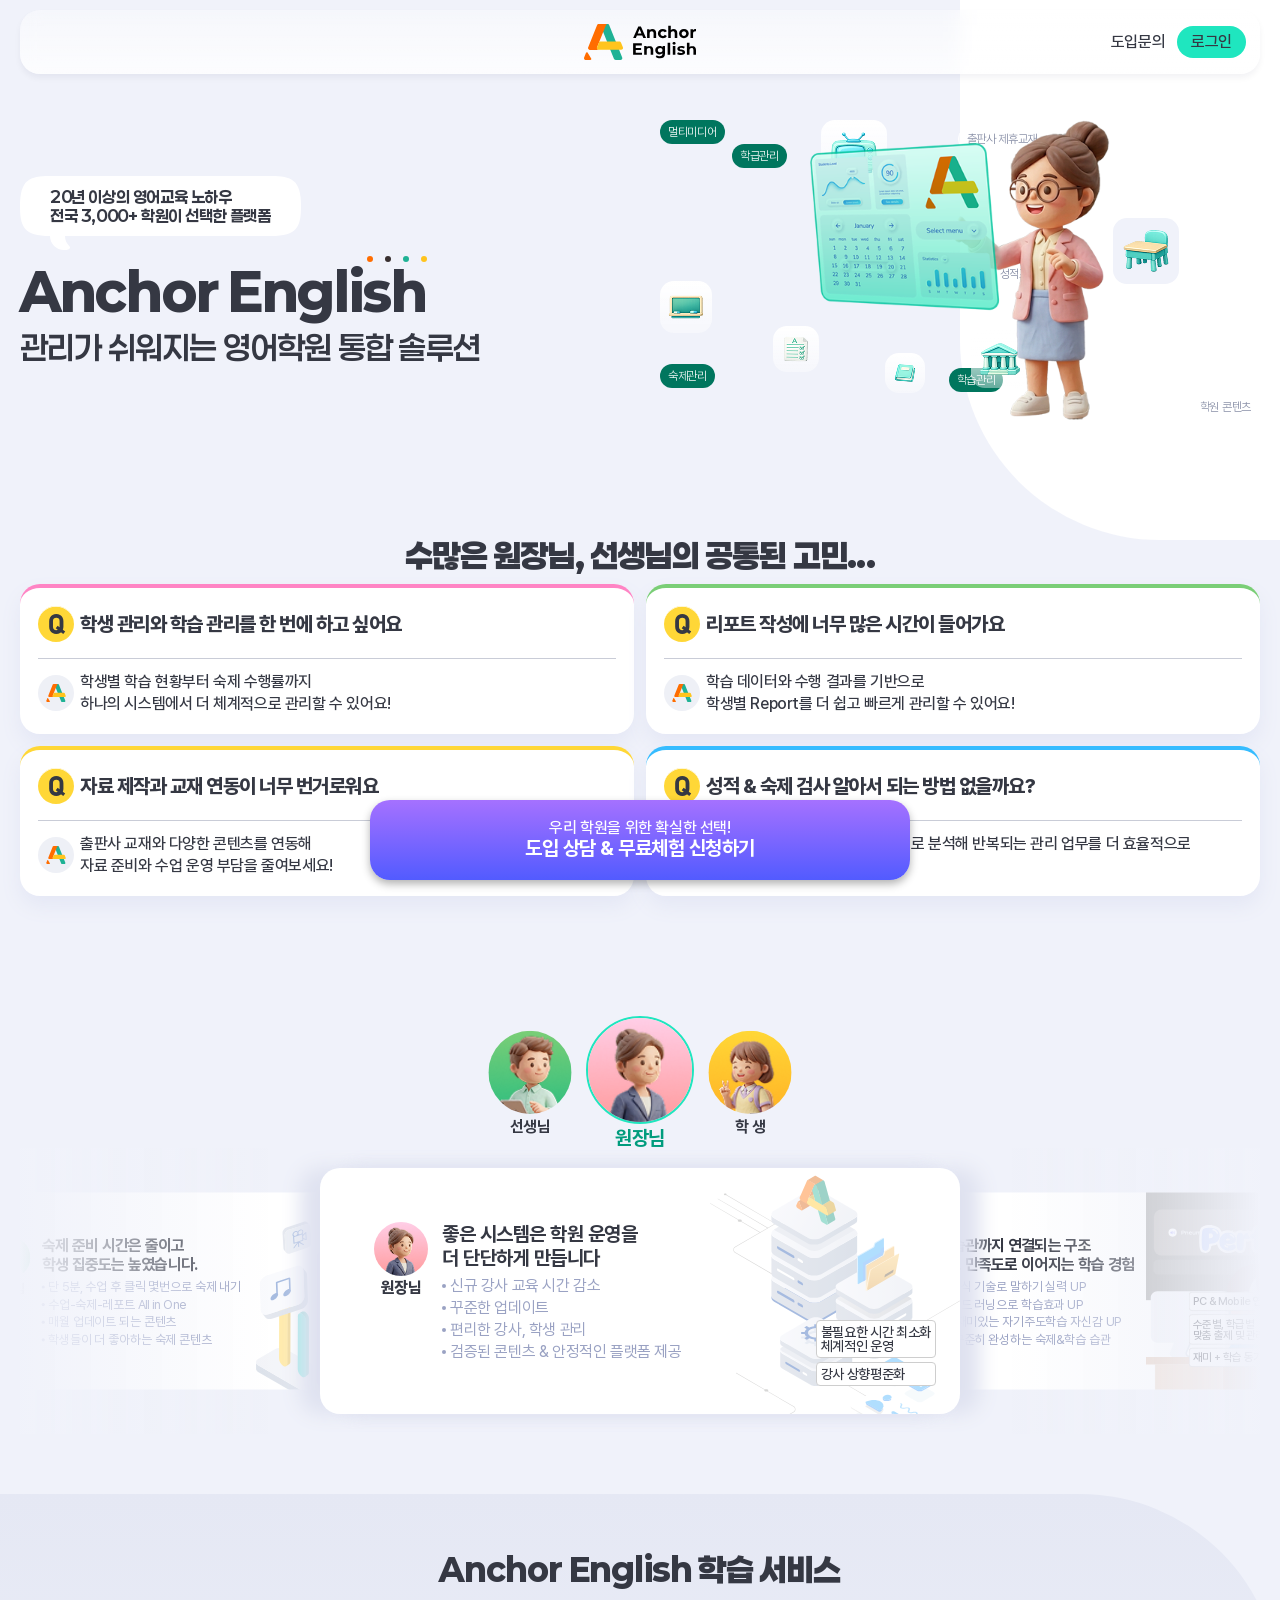
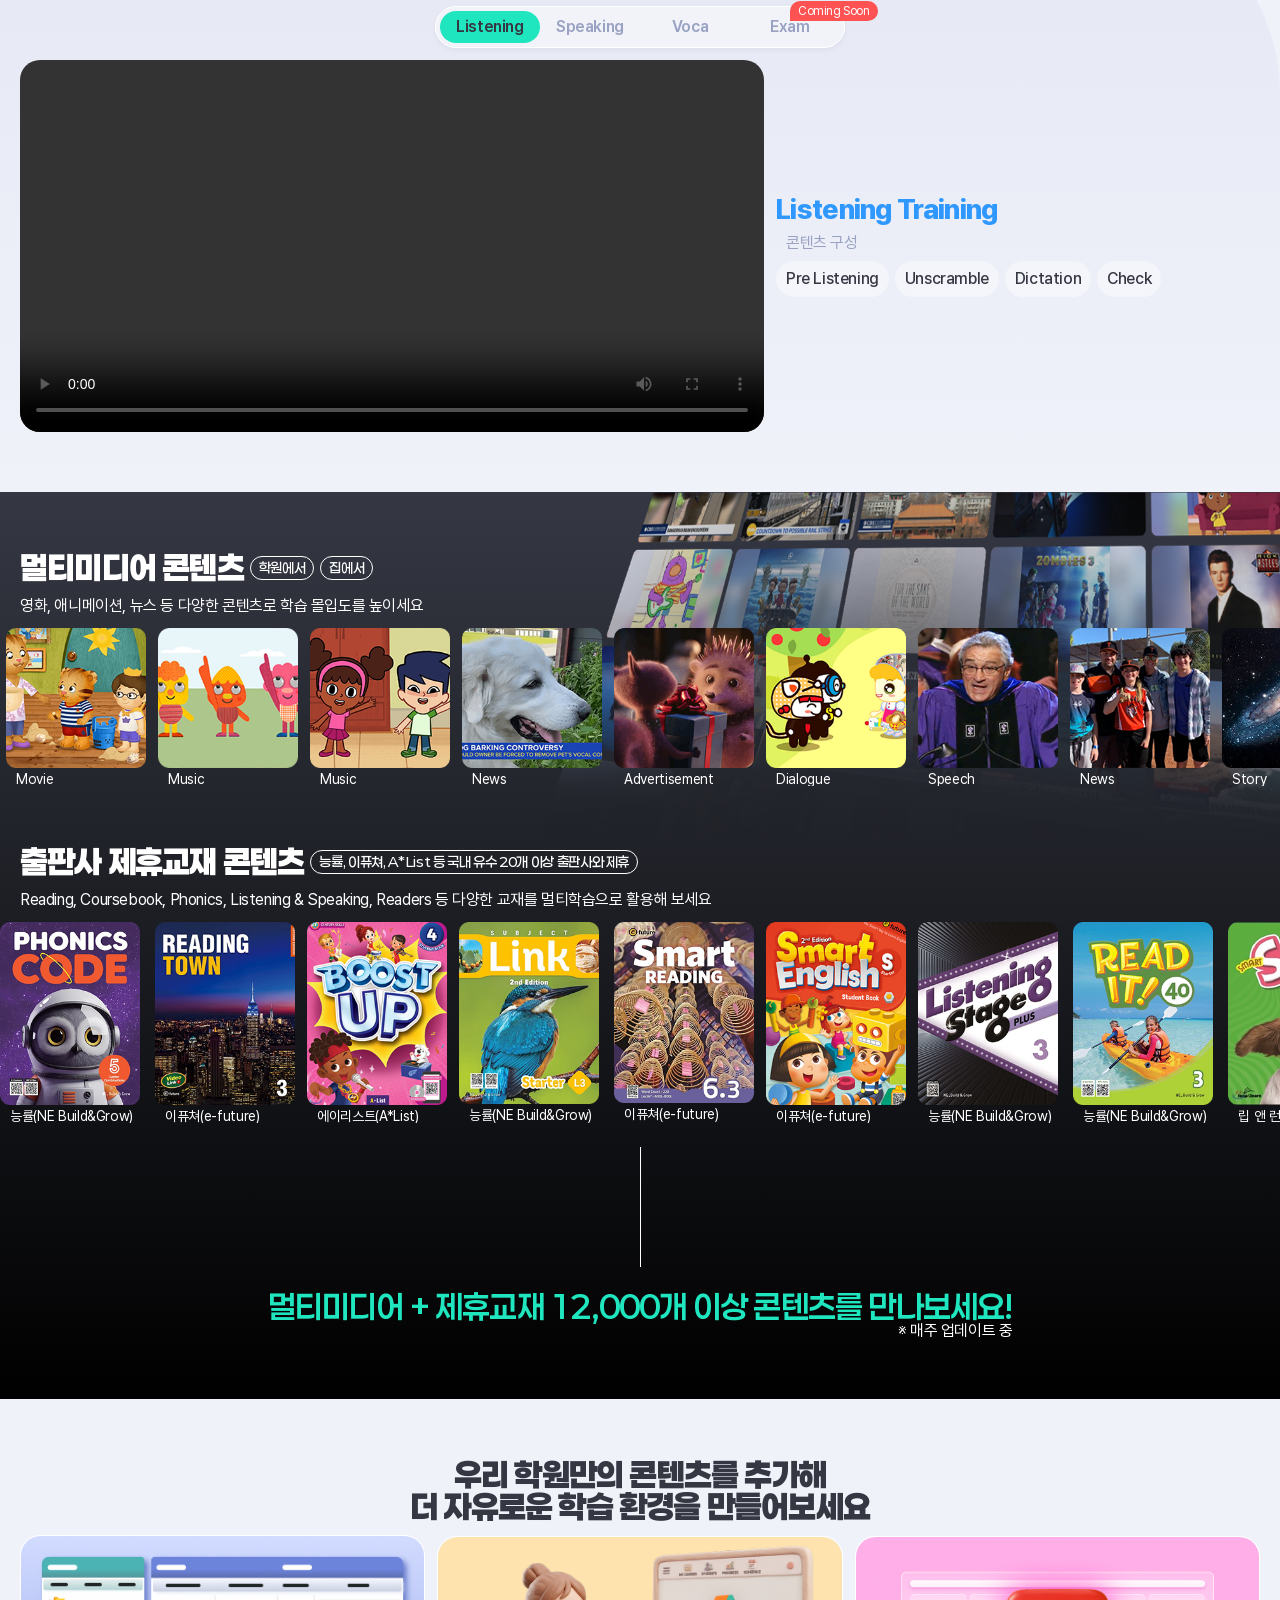
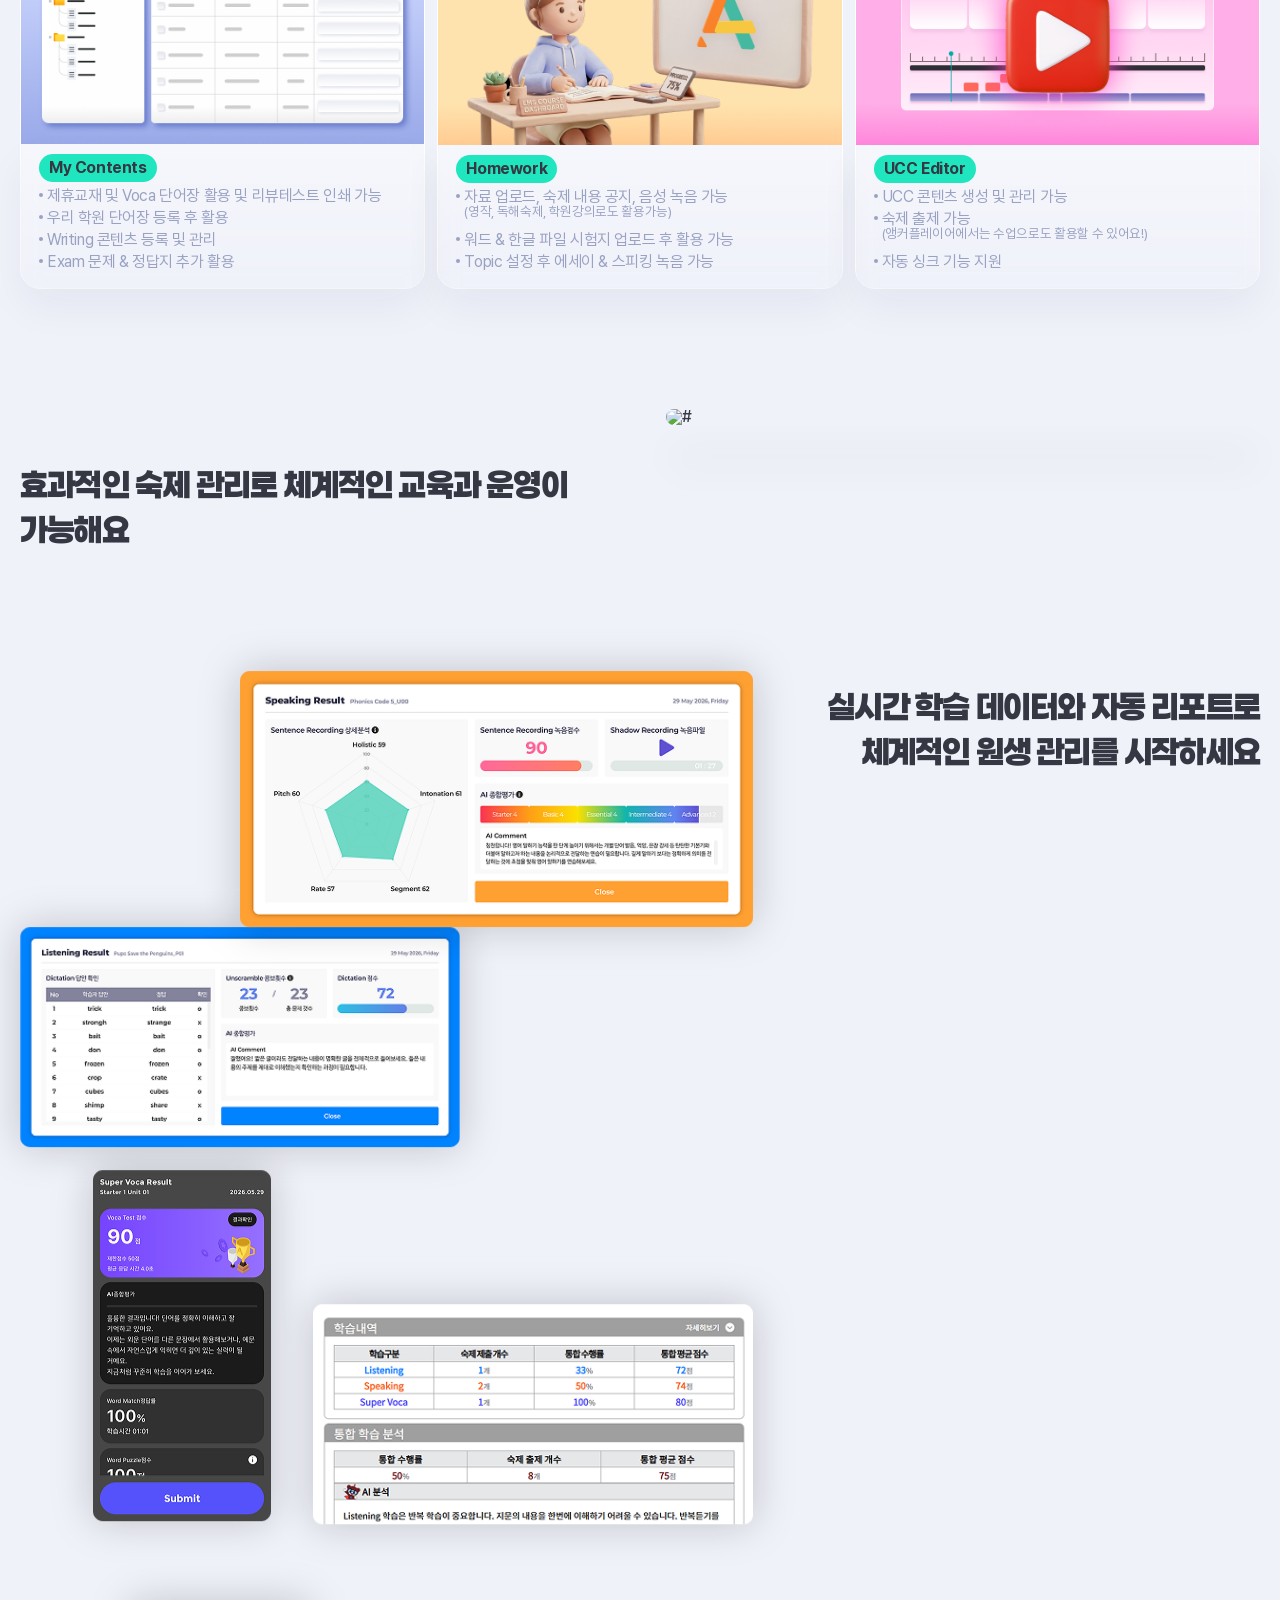
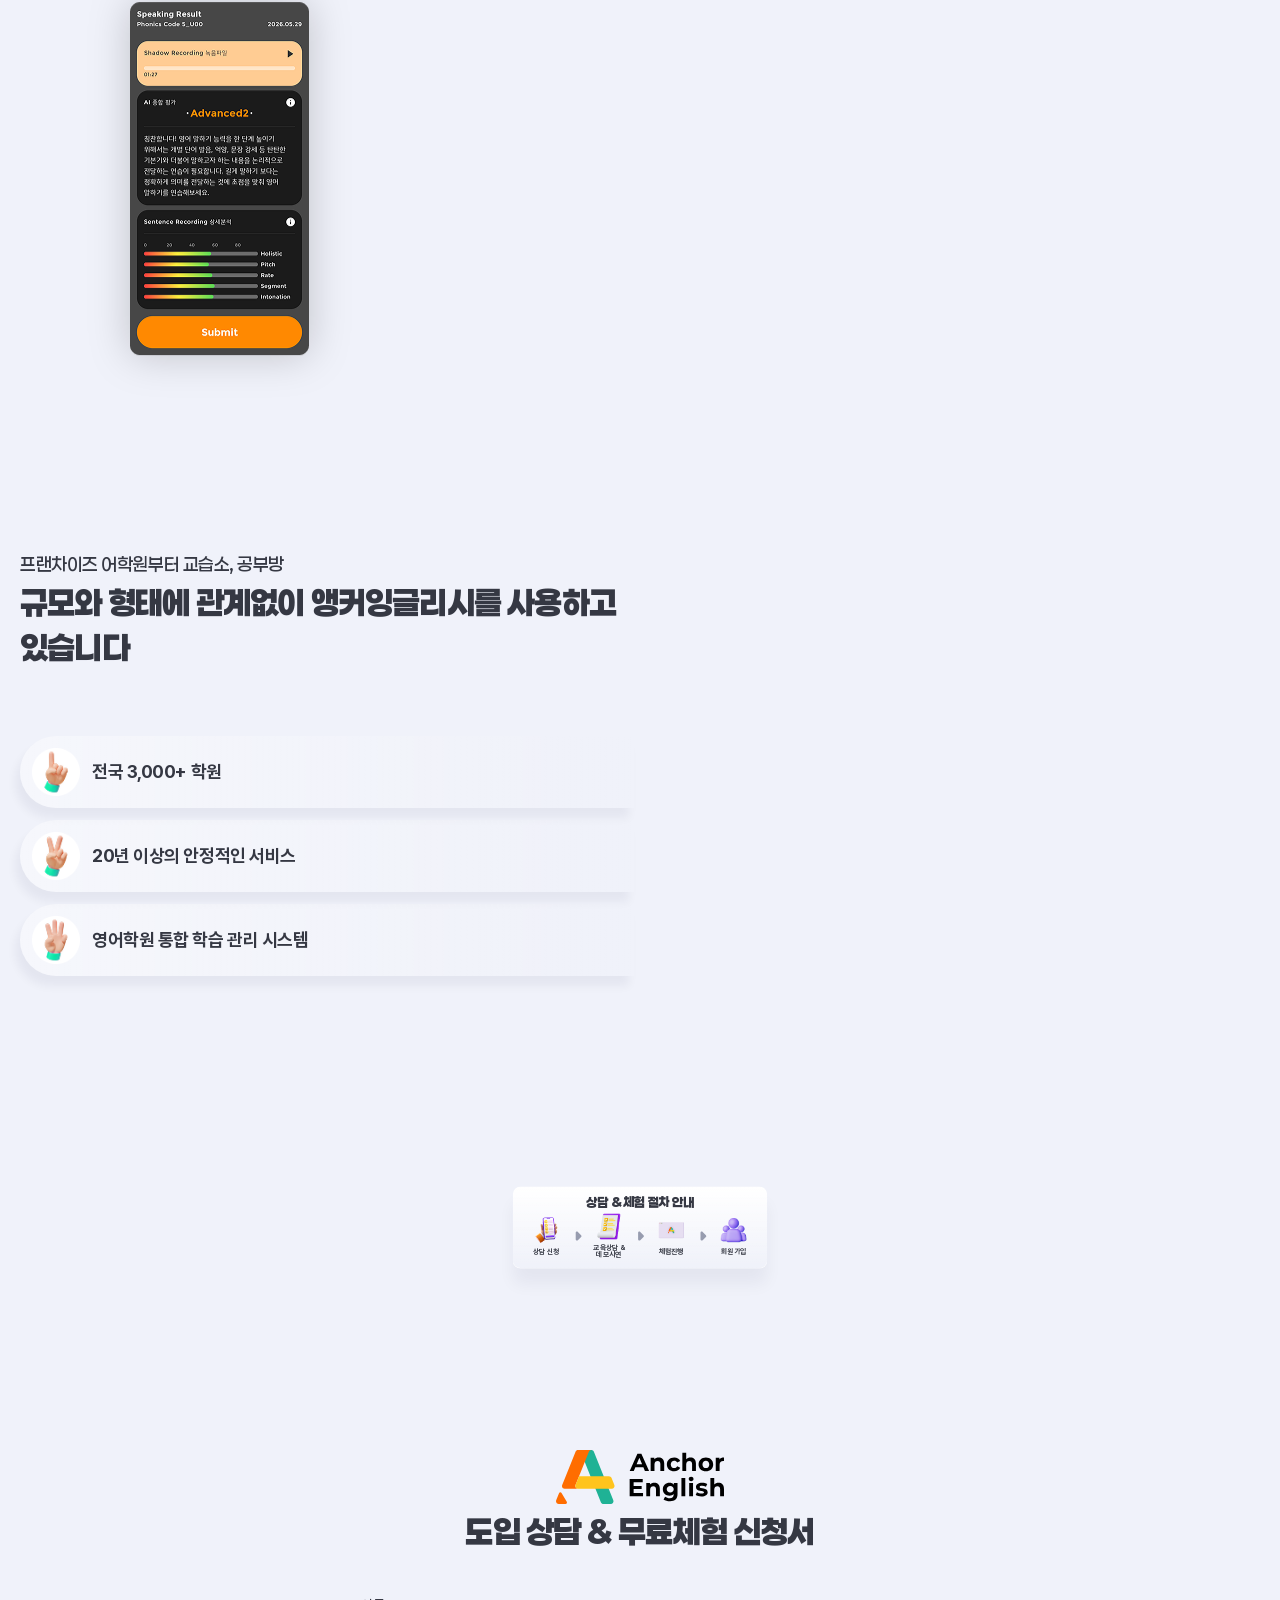
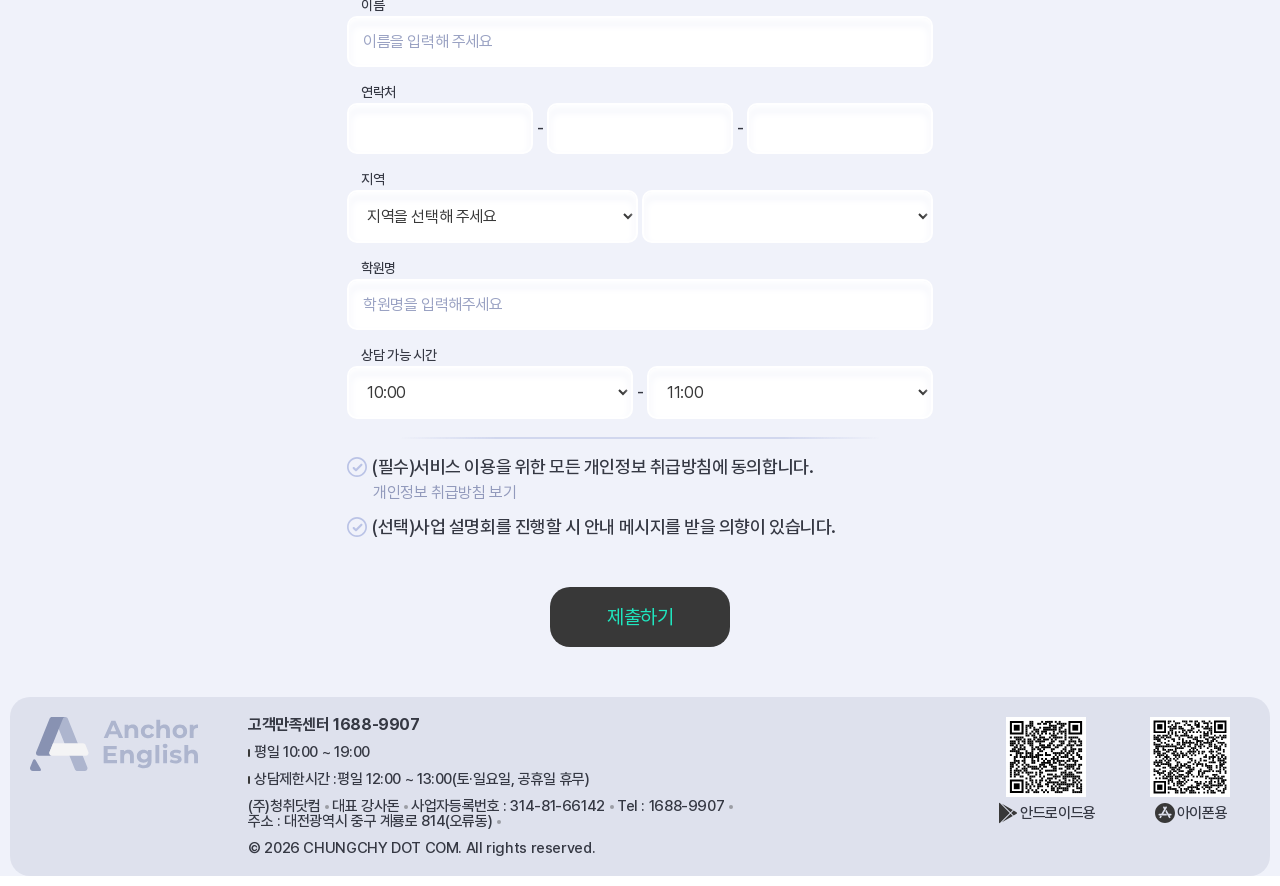
==== index.html @ 752436c7 "메타데이터 수정" ====
<!DOCTYPE html>
<html lang="ko">

<head>
    <meta charset="UTF-8">
    <meta name="viewport" content="width=device-width, initial-scale=1.0">
    <title>관리가 쉬워지는 영어학원 통합 솔루션! 앵커잉글리시</title>
    <meta name="description" content="원장님이 선택한 1등 영어 프로그램, 지금 무료로 경험해보세요.">
    <meta property="og:title" content="관리가 쉬워지는 영어학원 통합 솔루션! 앵커잉글리시">
    <meta property="og:description" content="원장님이 선택한 1등 영어 프로그램, 지금 무료로 경험해보세요.">
    <meta property="og:image" content="./public/resource/images/landing/meda-thumb.png">
    <meta property="og:image:width" content="1200">
    <meta property="og:image:height" content="630">
    <meta name="robots" content="index,follow">

    <link rel="canonical" href="https://www.anchorenglish.co.kr/landing/landing">
    <link rel="icon" href="./public/resource/images/common/favicon.ico" type="image/x-icon">
    <link rel="stylesheet" href="./public/resource/css/common/swiper.min.css">
    <link rel="stylesheet" href="./public/resource/css/common/style.css">

    <script src="./public/resource/js/jquery-3.3.1.min.js"></script>
    <script src="./public/resource/js/swiper.min.js"></script>
    <script src="./public/resource/js/style.js"></script>
</head>

<body>
    <div class="wrap">
        <header>
            <h1>
                <a href="https://www.elsd.co.kr/member/login">
                    <img loading="lazy" src="./public/resource/images/logo.svg" alt="앵커잉글리시">
                </a>
            </h1>
            <ul class="flex utill">
                <li>
                    <a class="goBt" href="#application">
                        <span>도입문의</span>
                    </a>
                </li>
                <li>
                    <a href="https://www.elsd.co.kr/member/login" class="flex">
                        <span>로그인</span>
                    </a>
                </li>
            </ul>
        </header>
        <section class="section section01 act">
            <div class="con">
                <div class="flex inner">
                    <div>
                        <div class="flex bubble">
                            <img loading="lazy" src="./public/resource/images/landing/section01-bubbleSide.svg" alt="#">
                            <span>20년 이상의 영어교육 노하우<br>전국 3,000+ 학원이 선택한 플랫폼</span>
                            <img loading="lazy" src="./public/resource/images/landing/section01-bubbleSide.svg" alt="#">
                        </div>
                        <h2 class="title">
                            <div>
                                <div class="flex ball-wrap">
                                    <span></span>
                                    <span></span>
                                    <span></span>
                                    <span></span>
                                </div>
                                <p>Anchor English</p>
                            </div>
                            <p>관리가 쉬워지는 영어학원 통합 솔루션</p>
                        </h2>
                    </div>
                    <div class="img-wrap">
                        <div class="rel">
                            <img loading="lazy" class="abs" src="./public/resource/images/landing/section01-image01.png"
                                alt="#">
                            <img loading="lazy" src="./public/resource/images/landing/section01-image02.png" alt="#">
                        </div>
                        <div class="deco">
                            <span>멀티미디어</span>
                            <span>학급관리</span>
                            <span>학습관리</span>
                            <span class="pill-white">학원 콘텐츠</span>
                            <span>숙제관리</span>
                            <span class="pill-white">출판사 제휴교재</span>
                            <span class="pill-white">성적표</span>
                            <img loading="lazy" src="./public/resource/images/landing/section01-deco01.png" alt="#">
                            <img loading="lazy" src="./public/resource/images/landing/section01-deco02.png" alt="#">
                            <img loading="lazy" src="./public/resource/images/landing/section01-deco03.png" alt="#">
                            <img loading="lazy" src="./public/resource/images/landing/section01-deco04.png" alt="#">
                            <img loading="lazy" src="./public/resource/images/landing/section01-deco06.png" alt="#"
                                class="bg-color">
                            <img loading="lazy" src="./public/resource/images/landing/section01-deco07.png" alt="#">
                        </div>
                    </div>
                </div>
            </div>
        </section>
        <section class="section section02">
            <div class="con">
                <h3 class="title">
                    <p>수많은 원장님, 선생님의 공통된 고민...</p>
                </h3>
                <ul class="flex">
                    <li style="border-top: 4px solid #FF84C4">
                        <div class="flex q">
                            <img loading="lazy" src="./public/resource/images/landing/section02-q.svg" alt="#">
                            <p>학생 관리와 학습 관리를 한 번에 하고 싶어요</p>
                        </div>
                        <div class="flex a">
                            <img loading="lazy" src="./public/resource/images/landing/section02-a.svg" alt="#">
                            <p>학생별 학습 현황부터 숙제 수행률까지<br> 하나의 시스템에서 더 체계적으로 관리할 수 있어요!</p>
                        </div>
                    </li>
                    <li style="border-top: 4px solid #7ACE76">
                        <div class="flex q">
                            <img loading="lazy" src="./public/resource/images/landing/section02-q.svg" alt="#">
                            <p>리포트 작성에 너무 많은 시간이 들어가요</p>
                        </div>
                        <div class="flex a">
                            <img loading="lazy" src="./public/resource/images/landing/section02-a.svg" alt="#">
                            <p>학습 데이터와 수행 결과를 기반으로<br> 학생별 Report를 더 쉽고 빠르게 관리할 수 있어요!</p>
                        </div>
                    </li>
                    <li style="border-top: 4px solid #FFD736">
                        <div class="flex q">
                            <img loading="lazy" src="./public/resource/images/landing/section02-q.svg" alt="#">
                            <p>자료 제작과 교재 연동이 너무 번거로워요</p>
                        </div>
                        <div class="flex a">
                            <img loading="lazy" src="./public/resource/images/landing/section02-a.svg" alt="#">
                            <p>출판사 교재와 다양한 콘텐츠를 연동해<br> 자료 준비와 수업 운영 부담을 줄여보세요!</p>
                        </div>
                    </li>
                    <li style="border-top: 4px solid #36BCFF">
                        <div class="flex q">
                            <img loading="lazy" src="./public/resource/images/landing/section02-q.svg" alt="#">
                            <p>성적 & 숙제 검사 알아서 되는 방법 없을까요?</p>
                        </div>
                        <div class="flex a">
                            <img loading="lazy" src="./public/resource/images/landing/section02-a.svg" alt="#">
                            <p>숙제 수행률과 학습 결과를 자동으로 분석해 반복되는 관리 업무를 더 효율적으로 줄여보세요!</p>
                        </div>
                    </li>
                </ul>
            </div>
        </section>
        <section class="section section03">
            <div class="con">
                <div class="flex pagination">
                    <div class="swiper-button-next"></div>
                    <ul>
                        <li>
                            <button type="button" class="btn btn-slide">
                                <img loading="lazy" src="./public/resource/images/landing/section03-chara03.png"
                                    alt="#">
                                <p>선생님</p>
                            </button>
                        </li>
                        <li>
                            <button type="button" class="btn btn-slide act">
                                <img loading="lazy" src="./public/resource/images/landing/section03-chara01.png"
                                    alt="#">
                                <p>원장님</p>
                            </button>
                        </li>
                        <li>
                            <button type="button" class="btn btn-slide">
                                <img loading="lazy" src="./public/resource/images/landing/section03-chara02.png"
                                    alt="#">
                                <p>학 생</p>
                            </button>
                        </li>
                    </ul>
                    <div class="swiper-button-prev"></div>
                </div>
                <div class="swiper mySwiper">
                    <div class="swiper-wrapper">
                        <div class="swiper-slide">
                            <div class="flex">
                                <div class="thumb">
                                    <img loading="lazy" src="./public/resource/images/landing/section03-chara03.png"
                                        alt="#">
                                    <p>선생님</p>
                                </div>
                                <div class="text">
                                    <p class="title">숙제 준비 시간은 줄이고 <br>학생 집중도는 높였습니다.</p>
                                    <ul>
                                        <li>단 5분, 수업 후 클릭 몇번으로 숙제 내기</li>
                                        <li>수업-숙제-레포트 All in One</li>
                                        <li>매월 업데이트 되는 콘텐츠</li>
                                        <li>학생들이 더 좋아하는 숙제 콘텐츠</li>
                                    </ul>
                                </div>
                                <div class="abs">
                                    <img loading="lazy" src="./public/resource/images/landing/section03-sliderImg03.svg"
                                        alt="#">
                                    <ul>
                                        <li>바쁜 선생님을 위한<br>쉬운 수업 운영</li>
                                        <li>학부모 상담 걱정 ↓</li>
                                    </ul>
                                </div>
                            </div>
                        </div>
                        <div class="swiper-slide">
                            <div class="flex">
                                <div class="thumb">
                                    <img loading="lazy" src="./public/resource/images/landing/section03-chara01.png"
                                        alt="#">
                                    <p>원장님</p>
                                </div>
                                <div class="text">
                                    <p class="title">좋은 시스템은 학원 운영을 <br>더 단단하게 만듭니다</p>
                                    <ul>
                                        <li>신규 강사 교육 시간 감소</li>
                                        <li>꾸준한 업데이트</li>
                                        <li>편리한 강사, 학생 관리</li>
                                        <li>검증된 콘텐츠 &amp; 안정적인 플랫폼 제공</li>
                                    </ul>
                                </div>
                                <div class="abs">
                                    <img loading="lazy" src="./public/resource/images/landing/section03-sliderImg01.svg"
                                        alt="#">
                                    <ul>
                                        <li>불필요한 시간 최소화 <br>체계적인 운영</li>
                                        <li>강사 상향평준화</li>
                                    </ul>
                                </div>
                            </div>
                        </div>
                        <div class="swiper-slide">
                            <div class="flex">
                                <div class="thumb">
                                    <img loading="lazy" src="./public/resource/images/landing/section03-chara02.png"
                                        alt="#">
                                    <p>학 생</p>
                                </div>
                                <div class="text">
                                    <p class="title">학습 습관까지 연결되는 구조 <br>학부모 만족도로 이어지는 학습 경험</p>
                                    <ul>
                                        <li>음성인식 기술로 말하기 실력 UP</li>
                                        <li>블렌디드 러닝으로 학습효과 UP</li>
                                        <li>쉽고, 재미있는 자기주도학습 자신감 UP</li>
                                        <li>매일 꾸준히 완성하는 숙제&학습 습관</li>
                                    </ul>
                                </div>
                                <div class="abs">
                                    <img loading="lazy" src="./public/resource/images/landing/section03-sliderImg02.svg"
                                        alt="#">
                                    <ul>
                                        <li>PC & Mobile 연계</li>
                                        <li>수준별, 학급별 <br>맞춤 출제 및 관리</li>
                                        <li>재미 + 학습 동기 + 학습 효과</li>
                                    </ul>
                                </div>
                            </div>
                        </div>
                    </div>
                    <div class="swiper-button-next"></div>
                    <div class="swiper-button-prev"></div>
                    <div class="swiper-pagination"></div>
                </div>
            </div>
        </section>
        <section class="section section04">
            <div class="con">
                <h3 class="title">
                    <p>Anchor English 학습 서비스</p>
                </h3>
                <ul class="flex tab">
                    <li>
                        <button class="btn act">
                            <span>Listening</span>
                        </button>
                    </li>
                    <li>
                        <button class="btn">
                            <span>Speaking</span>
                        </button>
                    </li>
                    <li>
                        <button class="btn">
                            <span>Voca</span>
                        </button>
                    </li>
                    <li class="yet">
                        <button class="btn">
                            <span>Exam</span>
                        </button>
                    </li>
                </ul>
                <div class="tab-contents">
                    <div class="flex tab-item act">
                        <video controls src="./public/resource/images/landing/secetion04-listening.mp4"></video>
                        <div class="text">
                            <p style="color: #2F98FF">Listening Training</p>
                            <dl>
                                <dt>콘텐츠 구성</dt>
                                <dd>
                                    <ul class="flex">
                                        <li>Pre Listening</li>
                                        <li>Unscramble</li>
                                        <li>Dictation</li>
                                        <li>Check</li>
                                    </ul>
                                </dd>
                            </dl>
                        </div>
                    </div>
                    <div class="flex tab-item">
                        <video controls src="./public/resource/images/landing/secetion04-speaking.mp4"></video>
                        <div class="text">
                            <p style="color: #FF782F">Speaking Training</p>
                            <dl>
                                <dt>콘텐츠 구성</dt>
                                <dd>
                                    <ul class="flex">
                                        <li>Pre Listening</li>
                                        <li>Sentence Recording</li>
                                        <li>Shadow Recording</li>
                                    </ul>
                                </dd>
                            </dl>
                        </div>
                    </div>
                    <div class="flex tab-item">
                        <video controls src="./public/resource/images/landing/secetion04-voca.mp4"></video>
                        <div>
                            <div class="text">
                                <p style="color: #A15DFF">Super Voca</p>
                                <dl>
                                    <dt>콘텐츠 구성</dt>
                                    <dd>
                                        <ul class="flex">
                                            <li>Review Test</li>
                                            <li>Preview</li>
                                            <li>Memory Flip</li>
                                            <li>Word Match</li>
                                            <li>Word Puzzle</li>
                                            <li>Speaking Voca</li>
                                            <li>Voca Test</li>
                                            <li>Definition Test</li>
                                        </ul>
                                    </dd>
                                </dl>
                            </div>
                            <div class="text">
                                <p style="color: #A15DFF">VOCA</p>
                                <dl>
                                    <dt>콘텐츠 구성</dt>
                                    <dd>
                                        <ul class="flex">
                                            <li>Word Presentation</li>
                                            <li>Word Check</li>
                                            <li>Word Typing</li>
                                            <li>Word Test</li>
                                            <li>Word Retyping</li>
                                        </ul>
                                    </dd>
                                </dl>
                            </div>
                        </div>
                    </div>
                </div>
            </div>
        </section>
        <section class="section section05">
            <div>
                <div class="con">
                    <h3 class="title flex">
                        <p>멀티미디어 콘텐츠</p>
                        <div class="flex caption">
                            <span>학원에서</span>
                            <span>집에서</span>
                        </div>
                    </h3>
                    <p class="alert">영화, 애니메이션, 뉴스 등 다양한 콘텐츠로 학습 몰입도를 높이세요</p>
                </div>
                <div class="rolling-wrap">
                    <div class="inner">
                        <div class="item">
                            <img loading="lazy" src="./public/resource/images/landing/section05-slide-01-01.png"
                                alt="#">
                            <p>Movie</p>
                        </div>
                        <div class="item">
                            <img loading="lazy" src="./public/resource/images/landing/section05-slide-01-02.png"
                                alt="#">
                            <p>Music</p>
                        </div>
                        <div class="item">
                            <img loading="lazy" src="./public/resource/images/landing/section05-slide-01-03.png"
                                alt="#">
                            <p>Music</p>
                        </div>
                        <div class="item">
                            <img loading="lazy" src="./public/resource/images/landing/section05-slide-01-04.png"
                                alt="#">
                            <p>News</p>
                        </div>
                        <div class="item">
                            <img loading="lazy" src="./public/resource/images/landing/section05-slide-01-05.png"
                                alt="#">
                            <p>Advertisement</p>
                        </div>
                        <div class="item">
                            <img loading="lazy" src="./public/resource/images/landing/section05-slide-01-06.png"
                                alt="#">
                            <p>Dialogue</p>
                        </div>
                        <div class="item">
                            <img loading="lazy" src="./public/resource/images/landing/section05-slide-01-07.png"
                                alt="#">
                            <p>Speech</p>
                        </div>
                        <div class="item">
                            <img loading="lazy" src="./public/resource/images/landing/section05-slide-01-08.png"
                                alt="#">
                            <p>News</p>
                        </div>
                        <div class="item">
                            <img loading="lazy" src="./public/resource/images/landing/section05-slide-01-09.png"
                                alt="#">
                            <p>Story</p>
                        </div>
                        <div class="item">
                            <img loading="lazy" src="./public/resource/images/landing/section05-slide-01-10.png"
                                alt="#">
                            <p>Animation</p>
                        </div>
                    </div>
                </div>
            </div>
            <div>
                <div class="con">
                    <h3 class="title flex">
                        <p>출판사 제휴교재 콘텐츠</p>
                        <div class="flex caption">
                            <span>능률, 이퓨쳐, A*List 등 국내 유수 20개 이상 출판사와 제휴</span>
                        </div>
                    </h3>
                    <p class="alert">Reading, Coursebook, Phonics, Listening & Speaking, Readers 등 다양한 교재를 멀티학습으로 활용해
                        보세요
                    </p>
                </div>
                <div class="rolling-wrap">
                    <div class="inner">
                        <div class="item">
                            <img loading="lazy" src="./public/resource/images/landing/section05-slide-02-01.png"
                                alt="#">
                            <p>능률(NE Build&Grow)</p>
                        </div>
                        <div class="item">
                            <img loading="lazy" src="./public/resource/images/landing/section05-slide-02-02.png"
                                alt="#">
                            <p>이퓨쳐(e-future)</p>
                        </div>
                        <div class="item">
                            <img loading="lazy" src="./public/resource/images/landing/section05-slide-02-03.png"
                                alt="#">
                            <p>에이리스트(A*List)</p>
                        </div>
                        <div class="item">
                            <img loading="lazy" src="./public/resource/images/landing/section05-slide-02-04.png"
                                alt="#">
                            <p>능률(NE Build&Grow)</p>
                        </div>
                        <div class="item">
                            <img loading="lazy" src="./public/resource/images/landing/section05-slide-02-05.png"
                                alt="#">
                            <p>이퓨쳐(e-future)</p>
                        </div>
                        <div class="item">
                            <img loading="lazy" src="./public/resource/images/landing/section05-slide-02-06.png"
                                alt="#">
                            <p>이퓨쳐(e-future)</p>
                        </div>
                        <div class="item">
                            <img loading="lazy" src="./public/resource/images/landing/section05-slide-02-07.png"
                                alt="#">
                            <p>능률(NE Build&Grow)</p>
                        </div>
                        <div class="item">
                            <img loading="lazy" src="./public/resource/images/landing/section05-slide-02-08.png"
                                alt="#">
                            <p>능률(NE Build&Grow)</p>
                        </div>
                        <div class="item">
                            <img loading="lazy" src="./public/resource/images/landing/section05-slide-02-09.png"
                                alt="#">
                            <p>립 앤 런</p>
                        </div>
                        <div class="item">
                            <img loading="lazy" src="./public/resource/images/landing/section05-slide-02-10.png"
                                alt="#">
                            <p>러닝터틀</p>
                        </div>
                        <div class="item">
                            <img loading="lazy" src="./public/resource/images/landing/section05-slide-02-11.png"
                                alt="#">
                            <p>맥밀란</p>
                        </div>
                    </div>
                </div>
            </div>
            <div class="con">
                <p>멀티미디어 + 제휴교재 12,000개 이상 콘텐츠를 만나보세요!
                    <span>※ 매주 업데이트 중</span>
                </p>
            </div>
        </section>
        <section class="section section06">
            <div class="con">
                <h3 class="title">
                    <p>우리 학원만의 콘텐츠를 추가해<br>더 자유로운 학습 환경을 만들어보세요</p>
                </h3>
                <ul class="flex">
                    <li>
                        <div class="thumb">
                            <img loading="lazy" src="./public/resource/images/landing/section06-list01.png" alt="#">
                        </div>
                        <div class="text">
                            <span class="tag">My Contents</span>
                            <ul>
                                <li>제휴교재 및 Voca 단어장 활용 및 리뷰테스트 인쇄 가능</li>
                                <li>우리 학원 단어장 등록 후 활용</li>
                                <li>Writing 콘텐츠 등록 및 관리</li>
                                <li>Exam 문제 & 정답지 추가 활용</li>
                            </ul>
                        </div>
                    </li>
                    <li>
                        <div class="thumb">
                            <img loading="lazy" src="./public/resource/images/landing/section06-list02.png" alt="#">
                        </div>
                        <div class="text">
                            <span class="tag">Homework</span>
                            <ul>
                                <li>자료 업로드, 숙제 내용 공지, 음성 녹음 가능<br><sup>(영작, 독해숙제, 학원강의로도 활용가능)</sup></li>
                                <li>워드 & 한글 파일 시험지 업로드 후 활용 가능</li>
                                <li>Topic 설정 후 에세이 & 스피킹 녹음 가능</li>
                            </ul>
                        </div>
                    </li>
                    <li>
                        <div class="thumb">
                            <img loading="lazy" src="./public/resource/images/landing/section06-list03.png" alt="#">
                        </div>
                        <div class="text">
                            <span class="tag">UCC Editor</span>
                            <ul>
                                <li>UCC 콘텐츠 생성 및 관리 가능</li>
                                <li>숙제 출제 가능<br><sup>(앵커플레이어에서는 수업으로도 활용할 수 있어요!)</sup></li>
                                <li>자동 싱크 기능 지원</li>
                            </ul>
                        </div>
                    </li>
                </ul>
            </div>
        </section>
        <section class="section section07">
            <div class="con">
                <div class="flex">
                    <h3 class="title">
                        <p>효과적인 숙제 관리로 체계적인 교육과 운영이 가능해요</p>
                    </h3>
                    <img loading="lazy" src="./public/resource/images/landing/section07.gif" alt="#">
                </div>
            </div>
        </section>
        <section class="section section08">
            <div class="con">
                <div class="flex">
                    <h3 class="title">
                        <p>실시간 학습 데이터와 자동 리포트로 체계적인 원생 관리를 시작하세요</p>
                    </h3>
                    <div class="img-wrap">
                        <img loading="lazy" data-speed="1.1" src="./public/resource/images/landing/section08-img01.png"
                            alt="앵커잉글리시 스피킹학습">
                        <img loading="lazy" data-speed="1.2" src="./public/resource/images/landing/section08-img02.png"
                            alt="앵커잉글리시 리스닝학습">
                        <img loading="lazy" data-speed="1.4" src="./public/resource/images/landing/section08-img03.png"
                            alt="앵커잉글리시 리스닝학습">
                        <img loading="lazy" data-speed="1.2" src="./public/resource/images/landing/section08-img04.png"
                            alt="앵커잉글리시 리스닝학습">
                        <img loading="lazy" data-speed="1.3" src="./public/resource/images/landing/section08-img05.png"
                            alt="앵커잉글리시 리스닝학습">
                    </div>
                </div>
            </div>
        </section>
        <section class="section section09">
            <div class="con">
                <div class="grid">
                    <h3 class="title">
                        <span class="caption">프랜차이즈 어학원부터 교습소, 공부방</span>
                        <p>규모와 형태에 관계없이 앵커잉글리시를 사용하고 있습니다</p>
                    </h3>
                    <ul class="step-list">
                        <li>
                            <div class="thumb">
                                <img loading="lazy" src="./public/resource/images/landing/section09-step01.png"
                                    alt="스텝1">
                            </div>
                            <p>전국 3,000+ 학원</p>
                        </li>
                        <li>
                            <div class="thumb">
                                <img loading="lazy" src="./public/resource/images/landing/section09-step02.png"
                                    alt="스텝2">
                            </div>
                            <p>20년 이상의 안정적인 서비스</p>
                        </li>
                        <li>
                            <div class="thumb">
                                <img loading="lazy" src="./public/resource/images/landing/section09-step03.png"
                                    alt="스텝3">
                            </div>
                            <p>영어학원 통합 학습 관리 시스템</p>
                        </li>
                    </ul>
                    <div class="img-wrap">
                        <img loading="lazy" src="./public/resource/images/landing/section09-piece01.png" alt="#">
                        <img loading="lazy" src="./public/resource/images/landing/section09-piece02.png" alt="#">
                        <img loading="lazy" src="./public/resource/images/landing/section09-piece03.png" alt="#">
                        <img loading="lazy" src="./public/resource/images/landing/section09-piece04.png" alt="#">
                        <img loading="lazy" src="./public/resource/images/landing/section09-piece05.png" alt="#">
                        <img loading="lazy" src="./public/resource/images/landing/section09-piece06.png" alt="#">
                        <img loading="lazy" src="./public/resource/images/landing/section09-piece07.png" alt="#">
                        <img loading="lazy" src="./public/resource/images/landing/section09-piece08.png" alt="#">
                        <img loading="lazy" src="./public/resource/images/landing/section09-piece09.png" alt="#">
                        <img loading="lazy" src="./public/resource/images/landing/section09-pin.png" alt="#">
                    </div>
                </div>
            </div>
        </section>
        <section class="section section10">
            <div class="con">
                <h3 class="title">
                    <p>상담 & 체험 절차 안내</p>
                </h3>
                <ul class="flex">
                    <li>
                        <img loading="lazy" src="./public/resource/images/landing/section10-step01.png" alt="step1">
                        <p>상담 신청</p>
                    </li>
                    <li>
                        <img loading="lazy" src="./public/resource/images/landing/icn-arrow.svg" alt="#">
                    </li>
                    <li>
                        <img loading="lazy" src="./public/resource/images/landing/section10-step02.png" alt="step2">
                        <p>교육상담 & 데모시연</p>
                    </li>
                    <li>
                        <img loading="lazy" src="./public/resource/images/landing/icn-arrow.svg" alt="#">
                    </li>
                    <li>
                        <img loading="lazy" src="./public/resource/images/landing/section10-step03.png" alt="step3">
                        <p>체험진행</p>
                    </li>
                    <li>
                        <img loading="lazy" src="./public/resource/images/landing/icn-arrow.svg" alt="#">
                    </li>
                    <li>
                        <img loading="lazy" src="./public/resource/images/landing/section10-step04.png" alt="step4">
                        <p>회원가입</p>
                    </li>
                </ul>
            </div>
        </section>
        <section id="application" class="section section11">
            <div class="con">
                <img loading="lazy" src="./public/resource/images/logo.svg" alt="앵커잉글리시">
                <h3 class="title">
                    <p>도입 상담 & 무료체험 신청서</p>
                </h3>
                <form action="">
                    <label for="name" class="name">
                        <p class="info">이름</p>
                        <input type="text" id="name" name="name" placeholder="이름을 입력해 주세요" spellcheck="false"
                            maxlength="20">
                    </label>
                    <label for="tel" class="tel">
                        <p class="info">연락처</p>
                        <div class="flex">
                            <input type="text" name="tel" id="tel1" spellcheck="false" maxlength="3"><span
                                class="hyphen">-</span>
                            <input type="text" name="tel" id="tel2" spellcheck="false" maxlength="4"><span
                                class="hyphen">-</span>
                            <input type="text" name="tel" id="tel3" spellcheck="false" maxlength="4">
                        </div>
                    </label>
                    <label for="text" class="text">
                        <p class="info">지역</p>
                        <div class="flex">
                            <select name="" class="area do">
                                <option value="none" selected="" disabled="" hidden="">지역을 선택해 주세요</option>
                                <option value="seoul">서울특별시</option>
                                <option value="gwangju">광주광역시</option>
                                <option value="daejeon">대전광역시</option>
                                <option value="daegu">대구광역시</option>
                                <option value="busan">부산광역시</option>
                                <option value="sejong">세종특별자치시</option>
                                <option value="jeju">제주특별자치도</option>
                                <option value="ulsan">울산광역시</option>
                                <option value="incheon">인천광역시</option>
                                <option value="gangwon">강원도</option>
                                <option value="gyeonggi">경기도</option>
                                <option value="gyeongnam">경상남도</option>
                                <option value="gyeongbuk">경상북도</option>
                                <option value="jeonnam">전라남도</option>
                                <option value="jeonbuk">전라북도</option>
                                <option value="chungnam">충청남도</option>
                                <option value="chungbuk">충청북도</option>
                            </select>
                            <select name="" class="area city act">
                            </select>
                        </div>
                    </label>
                    <label for="text" class="text">
                        <p class="info">학원명</p>
                        <input type="text" name="schoolName" placeholder="학원명을 입력해주세요" spellcheck="false"
                            maxlength="50">
                    </label>
                    <label for="text" class="text">
                        <p class="info">상담 가능 시간</p>
                        <div class="flex">
                            <select name="consultTimeS" class="time">
                                <option value="10:00">10:00</option>
                                <option value="11:00">11:00</option>
                                <option value="13:00">13:00</option>
                                <option value="14:00">14:00</option>
                                <option value="15:00">15:00</option>
                                <option value="16:00">16:00</option>
                                <option value="17:00">17:00</option>
                            </select>
                            <span>-</span>
                            <select name="consultTimeE" class="time">
                                <option value="11:00">11:00</option>
                                <option value="12:00">12:00</option>
                                <option value="14:00">14:00</option>
                                <option value="15:00">15:00</option>
                                <option value="16:00">16:00</option>
                                <option value="17:00">17:00</option>
                                <option value="18:00">18:00</option>
                            </select>

                        </div>
                    </label>
                    <div class="checkBox-wrap">
                        <label for="privacyAgree" class="check_box">
                            <input type="checkbox" name="checkbox" id="privacyAgree">
                            <div class="checkbox-img-wrap">
                                <img loading="lazy" src="./public/resource/images/landing/icn-check.svg" alt="체크하기">
                                <img loading="lazy" src="./public/resource/images/landing/icn-check+act.svg"
                                    alt="체크 해제하기">
                            </div>
                            <p class="info">(필수)서비스 이용을 위한 모든 개인정보 취급방침에 동의합니다.</p>
                        </label>
                        <button type="button" class="show_popUp">개인정보 취급방침 보기</button>
                        <label for="marketingMsg" class="check_box">
                            <input type="checkbox" name="checkbox" id="marketingMsg">
                            <div class="checkbox-img-wrap">
                                <img loading="lazy" src="./public/resource/images/landing/icn-check.svg" alt="체크하기">
                                <img loading="lazy" src="./public/resource/images/landing/icn-check+act.svg"
                                    alt="체크 해제하기">
                            </div>
                            <p class="info">(선택)사업 설명회를 진행할 시 안내 메시지를 받을 의향이 있습니다.</p>
                        </label>

                    </div>
                    <button type="button" class="save_application_wrap section_tit" id="submit">제출하기</button>
                </form>
            </div>
        </section>
        <footer>
            <div class="con">
                <div class="flex foo-info">
                    <div class="thumb">
                        <img loading="lazy" src="./public/resource/images/landing/logo-gray.svg" alt="앵커잉글리시">
                    </div>
                    <div class="text">
                        <h4><b>고객만족센터 1688-9907</b></h4>
                        <p>평일 10:00 ~ 19:00</p>
                        <p>상담제한시간 :평일 12:00 ~ 13:00(토·일요일, 공휴일 휴무)</p>
                        <ul class="flex">
                            <li>(주)청취닷컴</li>
                            <li>대표 강사돈</li>
                            <li>사업자등록번호 : 314-81-66142</li>
                            <li>Tel : 1688-9907</li>
                            <li>주소 : 대전광역시 중구 계룡로 814(오류동)</li>
                        </ul>
                        <p class="copy">© 2026 CHUNGCHY DOT COM. All rights reserved.</p>
                    </div>
                    <ul class="flex qr-wrap">
                        <li>
                            <a href="https://play.google.com/store/apps/details?id=com.chungchy.anchorenglish">
                                <img loading="lazy" src="./public/resource/images/landing/qr-playStore.svg"
                                    alt="플레이스토어 qr코드">
                                <div class="flex">
                                    <img loading="lazy" src="./public/resource/images/landing/icn-playStore.svg"
                                        alt="#">
                                    <p>안드로이드용</p>
                                </div>
                            </a>
                        </li>
                        <li>
                            <a
                                href="https://apps.apple.com/kr/app/%EC%95%B5%EC%BB%A4%EC%9E%89%EA%B8%80%EB%A6%AC%EC%8B%9C/id1540226317">
                                <img loading="lazy" src="./public/resource/images/landing/qr-appStore.svg"
                                    alt="앱스토어 qr코드">
                                <div class="flex">
                                    <img loading="lazy" src="./public/resource/images/landing/icn-appStore.svg" alt="#">
                                    <p>아이폰용</p>
                                </div>
                            </a>
                        </li>
                    </ul>
                </div>
            </div>
        </footer>
        <div class="dimmed">
            <div class="popup">
                <button class="btn">
                    <img loading="lazy" src="./public/resource/images/landing/icn-close.svg" alt="팝업 닫기">
                </button>
                <h3 class="title">
                    <p>개인정보 수집/이용동의</p>
                </h3>
                <div class="text">
                    <p>
                        <(주)청취닷컴>('https://www.elsd.co.kr'이하 '앵커잉글리시')는 개인정보보호법에 따라 이용자의 개인정보 보호 및 권익을 보호하고 개인정보와 관련한
                            이용자의 고충을 원활하게 처리할 수 있도록 다음과 같은 처리방침을 두고 있습니다.
                            <(주)청취닷컴>('앵커잉글리시')는 회사는 개인정보처리방침을 개정하는 경우 웹사이트 공지사항(또는 개별공지)을 통하여 공지할 것입니다.

                                1. 개인정보의 처리 목적 개인정보를 다음의 목적을 위해 처리합니다. 처리한 개인정보는 다음의 목적 이외의 용도로는 사용되지 않으며 이용 목적이 변경될 시에는
                                사전동의를 구할 예정입니다. ① 홈페이지 회원가입 및 관리 회원 가입의사 확인, 회원제 서비스 제공에 따른 본인 식별·인증, 회원자격 유지·관리, 제한적
                                본인확인제 시행에 따른 본인확인, 서비스 부정이용 방지, 미성년자 개인정보 수집 시 법정대리인 동의 여부 확인, 각종 고지·통지, 고충처리, 분쟁 조정을 위한
                                기록 보존 등을 목적으로 개인정보를 처리합니다. ② 민원사무 처리 민원인의 신원 확인, 민원사항 확인, 사실조사를 위한 연락·통지, 처리결과 통보 등을
                                목적으로 개인정보를 처리합니다. ③ 재화 또는 서비스 제공 물품배송, 서비스 제공, 콘텐츠 제공, 맞춤 서비스 제공, 본인인증, 연령인증, 요금결제·정산,
                                채권추심 등을 목적으로 개인정보를 처리합니다. ④ 마케팅 및 광고에의 활용 신규 서비스(제품) 개발 및 맞춤 서비스 제공, 이벤트 및 광고성 정보 제공 및
                                참여기회 제공, 인구통계학적 특성에 따른 서비스 제공 및 광고 게재, 서비스의 유효성 확인, 접속빈도 파악 또는 회원의 서비스 이용에 대한 통계 등을 목적으로
                                개인정보를 처리합니다. 2. 개인정보 취급 현황 ① 개인정보 항목 : 이메일, 휴대전화번호, 비밀번호, 로그인ID, 성별, 생년월일, 이름, 서비스 이용
                                기록, 접속 로그, 쿠키, 접속 IP 정보, 결제기록, 법정대리인 이름, 법정대리인 휴대전화번호 ② 수집방법 : 홈페이지 ③ 보유근거 : 개인정보보호법 ④
                                관련법령 : 신용정보의 수집/처리 및 이용 등에 관한 기록 : 3년, 소비자의 불만 또는 분쟁처리에 관한 기록 : 3년, 대금결제 및 재화 등의 공급에 관한
                                기록 : 5년, 계약 또는 청약철회 등에 관한 기록 : 5년 3. 개인정보의 처리 및 보유 기간 ① <(주)청취닷컴>('앵커잉글리시')는 법령에 따른 개인정보
                                    보유·이용기간 또는 정보주체로부터 개인정보를 수집시에 동의 받은 개인정보 보유, 이용기간 내에서 개인정보를 처리, 보유합니다. ② 각각의 개인정보 처리
                                    및 보유 기간은 다음과 같습니다. -보유근거 : 개인정보보호법 -보유기간 : 1) 신용정보의 수집/처리 및 이용 등에 관한 기록 : 3년 2) 소비자의
                                    불만 또는 분쟁처리에 관한 기록 : 3년 3) 대금결제 및 재화 등의 공급에 관한 기록 : 5년 4) 계약 또는 청약철회 등에 관한 기록 : 5년
                                    -예외사유 : 원할한 서비스 제공을 위해 회원 탈퇴 시까지 보유 할 수 있음 4. 정보주체와 법정대리인의 권리·의무 및 행사 방법 ① 정보주체는 회사에
                                    대해 언제든지 개인정보 열람, 정정, 삭제, 처리정지 요구 등의 권리를 행사할 수 있습니다. ② 제1항에 따른 권리 행사는 회사에 대해 개인정보 보호법
                                    시행령 제41조 제1항에 따라 서면, 전자우편, 모사전송 등을 통하여 하실 수 있으며 회사는 이에 대해 지체 없이 조치하겠습니다. ③ 제1항에 따른
                                    권리 행사는 정보주체의 법정대리인이나 위임을 받은 자 등 대리인을 통하여 하실 수 있습니다. 이 경우 개인정보 보호법 시행규칙 별지 제11호 서식에
                                    따른 위임장을 제출하셔야 합니다. ④ 개인정보 열람 및 처리정지 요구는 개인정보보호법 제35조 제5항, 제37조 제2항에 의하여 정보주체의 권리가 제한
                                    될 수 있습니다. ⑤ 개인정보의 정정 및 삭제 요구는 다른 법령에서 그 개인정보가 수집 대상으로 명시되어 있는 경우에는 그 삭제를 요구할 수 없습니다.
                                    ⑥ 회사는 정보주체 권리에 따른 열람의 요구, 정정·삭제의 요구, 처리정지의 요구 시 열람 등 요구를 한 자가 본인이거나 정당한 대리인인지를
                                    확인합니다. 5. 개인정보 파기 <(주)청취닷컴>('앵커잉글리시')는 원칙적으로 개인정보 처리목적이 달성된 경우에는 지체없이 해당 개인정보를
                                        파기합니다. 파기의 절차, 기한 및 방법은 다음과 같습니다. ① 파기절차 이용자가 입력한 정보는 목적 달성 후 별도의 DB에 옮겨져(종이의 경우
                                        별도의 서류) 내부 방침 및 기타 관련 법령에 따라 일정기간 저장된 후 혹은 즉시 파기됩니다. 이 때, DB로 옮겨진 개인정보는 법률에 의한
                                        경우가 아니고서는 다른 목적으로 이용되지 않습니다. ② 파기기한 이용자의 개인정보는 개인정보의 보유기간이 경과된 경우에는 보유기간의 종료일로부터
                                        5일 이내에, 개인정보의 처리 목적 달성, 해당 서비스의 폐지, 사업의 종료 등 그 개인정보가 불필요하게 되었을 때에는 개인정보의 처리가
                                        불필요한 것으로 인정되는 날로부터 5일 이내에 그 개인정보를 파기합니다. 6. 개인정보 보호책임자 ① <(주)청취닷컴>('앵커잉글리시')는
                                            개인정보 처리에 관한 업무를 총괄해서 책임지고, 개인정보 처리와 관련한 정보주체의 불만처리 및 피해구제 등을 위하여 아래와 같이 개인정보
                                            보호책임자를 지정하고 있습니다. ▶ 개인정보 보호책임자 성명 : 윤보라 직책 : 파트장 연락처 : 070-5008-9665,
                                            bora.yoon@chungchy.com ▶ 개인정보 보호 담당부서 부서명 : 고객지원팀 담당자 : 윤보라 연락처 :
                                            070-5008-9665, bora.yoon@chungchy.com ② 정보주체께서는<(주)청취닷컴>('앵커잉글리시')의 서비스(또는
                                                사업)을 이용하시면서 발생한 모든 개인정보 보호 관련 문의, 불만처리, 피해구제 등에 관한 사항을 개인정보 보호책임자 및
                                                담당부서로 문의하실 수 있습니다. <(주)청취닷컴>('앵커잉글리시')는 정보주체의 문의에 대해 지체 없이 답변 및 처리해드릴
                                                    것입니다. 7. 개인정보 처리방침 변경 이 개인정보처리방침은 시행일로부터 적용되며, 법령 및 방침에 따른 변경내용의 추가,
                                                    삭제 및 정정이 있는 경우에는 변경사항의 시행 7일 전부터 공지사항을 통하여 고지할 것입니다. 8. 개인정보의 안정성 확보
                                                    조치 <(주)청취닷컴>('앵커잉글리시')는 개인정보보호법 제29조에 따라 다음과 같이 안전성 확보에 필요한 기술적/관리적
                                                        및 물리적 조치를 하고 있습니다. ① 정기적인 자체 감사 실시 개인정보 취급 관련 안정성 확보를 위해 정기적(분기
                                                        1회)으로 자체 감사를 실시하고 있습니다. ② 개인정보 취급 직원의 최소화 및 교육 개인정보를 취급하는 직원을
                                                        지정하고 담당자에 한정시켜 최소화 하여 개인정보를 관리하는 대책을 시행하고 있습니다. ③ 내부관리계획의 수립 및
                                                        시행 개인정보의 안전한 처리를 위하여 내부관리계획을 수립하고 시행하고 있습니다. ④ 해킹 등에 대비한 기술적 대책
                                                        <(주)청취닷컴>('앵커잉글리시')는 해킹이나 컴퓨터 바이러스 등에 의한 개인정보 유출 및 훼손을 막기 위하여
                                                            보안프로그램을 설치하고 주기적인 갱신·점검을 하며 외부로부터 접근이 통제된 구역에 시스템을 설치하고
                                                            기술적/물리적으로 감시 및 차단하고 있습니다. ⑤ 개인정보의 암호화 이용자의 개인정보는 비밀번호는 암호화
                                                            되어 저장 및 관리되고 있어, 본인만이 알 수 있으며 중요한 데이터는 파일 및 전송 데이터를 암호화 하거나
                                                            파일 잠금 기능을 사용하는 등의 별도 보안기능을 사용하고 있습니다. ⑥ 접속기록의 보관 및 위변조 방지
                                                            개인정보처리시스템에 접속한 기록을 최소 6개월 이상 보관, 관리하고 있으며, 접속 기록이 위변조 및 도난,
                                                            분실되지 않도록 보안기능 사용하고 있습니다. ⑦ 개인정보에 대한 접근 제한 개인정보를 처리하는
                                                            데이터베이스시스템에 대한 접근권한의 부여, 변경, 말소를 통하여 개인정보에 대한 접근통제를 위하여 필요한
                                                            조치를 하고 있으며 침입차단시스템을 이용하여 외부로부터의 무단 접근을 통제하고 있습니다. 9. 개인정보
                                                            열람청구 ① 정보주체는 개인정보 보호법 제35조에 따른 개인정보의 열람 청구를 아래의 부서에 할 수
                                                            있습니다. <(주)청취닷컴>('앵커잉글리시')는 정보주체의 개인정보 열람청구가 신속하게 처리되도록
                                                                노력하겠습니다. ▶ 개인정보 열람청구 접수·처리 부서 부서명 : 고객지원팀 담당자 : 윤보라 연락처
                                                                : 070-5008-9665, bora.yoon@chungchy.com ② 정보주체께서는 제1항의
                                                                열람청구 접수.처리부서 이외에, 행정안전부의 '개인정보보호 종합지원 포털'
                                                                웹사이트(www.privacy.go.kr)를 통하여서도 개인정보 열람청구를 하실 수 있습니다. ▶
                                                                행정안전부 개인정보보호 종합지원 포털 → 개인정보 민원 → 개인정보 열람등 요구 (본인확인을 위하여
                                                                아이핀(I-PIN)이 있어야 함)
                    </p>
                </div>
            </div>
        </div>
        <a href="#application" class="btn btn-cta">
            <p>우리 학원을 위한 확실한 선택!</p>
            <b>도입 상담 & 무료체험 신청하기</b>
        </a>
    </div>
</body>

</html>
---- public/resource/css/common/style.css ----
@font-face {
    font-family: 'Pretendard';
    font-weight: 900;
    font-display: swap;
    src: local('Pretendard Black'),
        url(../../font/Pretendard-Black.woff2) format('woff2');
}

@font-face {
    font-family: 'Pretendard';
    font-weight: 800;
    font-display: swap;
    src: local('Pretendard ExtraBold'),
        url(../../font/Pretendard-ExtraBold.woff2) format('woff2');
}

@font-face {
    font-family: 'Pretendard';
    font-weight: 700;
    font-display: swap;
    src: local('Pretendard Bold'),
        url(../../font/Pretendard-Bold.woff2) format('woff2');
}

@font-face {
    font-family: 'Pretendard';
    font-weight: 600;
    font-display: swap;
    src: local('Pretendard SemiBold'),
        url(../../font/Pretendard-SemiBold.woff2) format('woff2');
}

@font-face {
    font-family: 'Pretendard';
    font-weight: 500;
    font-display: swap;
    src: local('Pretendard Medium'),
        url(../../font/Pretendard-Medium.woff2) format('woff2');
}

@font-face {
    font-family: 'Pretendard';
    font-weight: 400;
    font-display: swap;
    src: local('Pretendard Regular'),
        url(../../font/Pretendard-Regular.woff2) format('woff2');
}

@font-face {
    font-family: 'Pretendard';
    font-weight: 300;
    font-display: swap;
    src: local('Pretendard Light'),
        url(../../font/Pretendard-Light.woff2) format('woff2');
}

@font-face {
    font-family: 'Pretendard';
    font-weight: 200;
    font-display: swap;
    src: local('Pretendard ExtraLight'),
        url(../../font/Pretendard-ExtraLight.woff2) format('woff2');
}

@font-face {
    font-family: 'Pretendard';
    font-weight: 100;
    font-display: swap;
    src: local('Pretendard Thin'),
        url(../../font/Pretendard-Thin.woff2) format('woff2');
}

@font-face {
    font-family: 'Paperlogy';
    font-weight: 100;
    font-display: swap;
    src: local('Paperlogy ExtraLight'),
        url(../../font/Paperlogy-ExtraLight.woff2) format('woff2');
}

@font-face {
    font-family: 'Paperlogy';
    font-weight: 200;
    font-display: swap;
    src: local('Paperlogy Light'),
        url(../../font/Paperlogy-Light.woff2) format('woff2');
}

@font-face {
    font-family: 'Paperlogy';
    font-weight: 300;
    font-display: swap;
    src: local('Paperlogy Regular'),
        url(../../font/Paperlogy-Regular.woff2) format('woff2');
}

@font-face {
    font-family: 'Paperlogy';
    font-weight: 400;
    font-display: swap;
    src: local('Paperlogy Medium'),
        url(../../font/Paperlogy-Medium.woff2) format('woff2');
}

@font-face {
    font-family: 'Paperlogy';
    font-weight: 500;
    font-display: swap;
    src: local('Paperlogy SemiBold'),
        url(../../font/Paperlogy-SemiBold.woff2) format('woff2');
}

@font-face {
    font-family: 'Paperlogy';
    font-weight: 600;
    font-display: swap;
    src: local('Paperlogy Bold'),
        url(../../font/Paperlogy-Bold.woff2) format('woff2');
}

@font-face {
    font-family: 'Paperlogy';
    font-weight: 700;
    font-display: swap;
    src: local('Paperlogy ExtraBold'),
        url(../../font/Paperlogy-ExtraBold.woff2) format('woff2');
}

@font-face {
    font-family: 'Paperlogy';
    font-weight: 800;
    font-display: swap;
    src: local('Paperlogy Black'),
        url(../../font/Paperlogy-Black.woff2) format('woff2');
}

section:not(.section08) {
    overflow: hidden;
}

* {
    margin: 0;
    padding: 0;
    background-repeat: no-repeat;
    box-sizing: border-box;
    letter-spacing: -0.025em;
    font-family: 'Pretendard';
    transition: var(--duration);
    line-height: 1;
    position: relative;
    word-break: keep-all;
}

*::-webkit-scrollbar {
    width: 16px;
    height: 16px;
}

*::-webkit-scrollbar-thumb {
    border: 6px solid transparent;
    background-clip: padding-box;
    background-color: rgba(82, 91, 255, 0.6);
    border-radius: 100px;
    cursor: pointer;
}

*::-webkit-scrollbar-thumb:hover {
    background-color: rgba(82, 91, 255, 1);
}

html,
body {
    color: #353843;
    font-size: 10px;
    font-weight: 500;
    line-height: 1;
    letter-spacing: -0.025em;
}

html {
    scroll-behavior: smooth;
}

.wrap {
    min-height: 100vh;
    background-color: #F0F2FA;
    font-size: 1.6rem;
}

:root {
    --radius: 20px;
    --font-title: 3.8rem;
    --gap: 24px;
    --section-gap: 200px;
    --color-main: #1FE6BF;
    --color-shadow: rgba(10, 20, 59, 0.05);
    --color-font-gray: #9AA2C3;
    --duration: 0.6s;
}

button {
    background-color: inherit;
    border: none;
    color: #353843;
    font-size: 1.6rem;
    cursor: pointer;
}

input {
    appearance: none;

    &::placeholder {
        color: var(--color-font-gray);
    }
}

input[type="text"],
select {
    outline: none;
    width: 100%;
    padding: 18px;
    border-radius: 10px;
    border: 2px solid transparent;
    font-size: 1.8rem;
    background-color: #ffffff;
    box-shadow: inset 0px 4px 6px #ffffff, inset 0px 6px 10px #F0F2FA;
    color: #383838;
    transition: 0.3s;
}

input[type="text"]:focus {
    border: 2px solid #525BFF;
    text-indent: 10px;
}

select {
    cursor: pointer;
}

select:focus {
    border: 2px solid #525BFF;
    text-indent: 10px;
}

label.check_box {
    display: flex;
    align-items: center;
    cursor: pointer;
}

label.check_box p {
    font-size: 2rem;
}

label.check_box .checkbox-img-wrap {
    margin-right: 4px;
}

label.check_box .checkbox-img-wrap img {
    width: 20px;
    height: 20px;
}

label.check_box .checkbox-img-wrap img:last-child {
    display: none;
}

label.check_box:has(input:checked) .checkbox-img-wrap img:first-child {
    display: none;
}

label.check_box:has(input:checked) .checkbox-img-wrap img:last-child {
    display: block;
}

.show_popUp {
    color: #929ABC;
    margin-top: 4px;
    margin-left: 22px;
    padding: 4px;
}

ul,
ol,
li {
    list-style: none;
}

img,
video {
    display: block;
    object-fit: contain;
}

video {
    width: 100%;
    height: 100%;
}

a {
    text-decoration: inherit;
    color: inherit;
    cursor: pointer;
}

.flex {
    display: flex;
    align-items: center;
}

.abs {
    position: absolute;
}

.title * {
    font-family: 'Paperlogy';
    font-size: var(--font-title);
    font-weight: 800;
}

.con {
    max-width: 1440px;
    padding: 0 20px;
    margin: 0 auto;
}

header {
    position: fixed;
    transform: translateX(-50%);
    top: 10px;
    left: 50%;
    display: flex;
    justify-content: center;
    width: calc(100% - 20px);
    padding: 14px;
    border-radius: var(--radius);
    background: linear-gradient(rgba(255, 255, 255, 0.4), rgba(255, 255, 255, 0.8));
    box-shadow: 0px 4px 6px var(--color-shadow);
    transition: 0.3s;
    backdrop-filter: blur(10px);
    z-index: 50;
}

header .utill {
    position: absolute;
    transform: translateY(-50%);
    top: 50%;
    right: 100px;
    gap: var(--gap);
}

header .utill li:last-child a {
    gap: 2px;
    padding: 8px 14px;
    border-radius: 100px;
    background-color: var(--color-main);
}

.section .title {
    margin-bottom: var(--gap);
}

/* section01 */
.section01 {
    position: relative;
    padding-bottom: calc(var(--section-gap) / 2);
    padding-top: var(--section-gap);
}

.section01::before {
    content: "";
    position: absolute;
    top: 0;
    right: 0;
    width: 420px;
    height: 640px;
    background-color: #ffffff;
    border-bottom-left-radius: 200px;
}

.section01 .inner .bubble {
    opacity: 0;
    position: relative;
    align-items: stretch;
}

.section01 .inner .bubble span {
    display: flex;
    align-items: center;
    background-color: #fff;
    font-family: 'Paperlogy';
    font-size: 2rem;
    font-weight: 600;
    line-height: 1.2;
}

.section01 .inner .bubble img {
    height: 100%;

    &:last-child {
        transform: scaleX(-1);
    }
}

.section01 .inner .bubble::before {
    content: "";
    position: absolute;
    bottom: -20px;
    left: 30px;
    display: block;
    width: 28px;
    height: 20px;
    background-image: url(../../images/landing/section01-bubbleTail.svg);
    background-size: 100%;
    background-repeat: no-repeat;
    background-position: top center;
}

.section01 .inner h2.title {
    margin: 0;
    margin-top: 20px;
}

.section01 .inner h2.title>div {
    opacity: 0;
    display: inline-block;
    font-size: 6.4rem;
}

.section01 .inner h2.title>div .ball-wrap {
    flex-direction: row;
    gap: 12px;
    justify-content: flex-end;
    margin-bottom: 4px;
}

.section01 .inner h2.title .ball-wrap span {
    display: block;
    width: 6px;
    height: 6px;
    border-radius: 100px;
    animation-name: ball-scaleUp;
    animation-duration: 3s;
    animation-iteration-count: infinite;

    &:nth-child(1) {
        background-color: #FF6D00;
    }

    &:nth-child(2) {
        background-color: #382F2F;
        animation-delay: 0.4s;
    }

    &:nth-child(3) {
        background-color: #1FB295;
        animation-delay: 0.6s;
    }

    &:nth-child(4) {
        background-color: #FFC41D;
        animation-delay: 0.8s;
    }
}

.section01 .inner h2.title>div p {
    margin-bottom: 14px;
    font-size: 6.4rem;
}

.section01 .inner h2.title>p {
    font-weight: 500;
    opacity: 0;
}

.section01 .inner {
    justify-content: space-between;
    gap: var(--gap);
}

.section01 .inner>div:first-child {
    flex-shrink: 0;
}

.section01 .inner .img-wrap {
    position: relative;
    max-width: 800px;
    width: 100%;
}

.section01 .inner .img-wrap .rel {
    opacity: 0;
    position: relative;
    z-index: 2;
}

.section01 .inner .img-wrap .rel img {
    margin: 0 auto;

    &.abs {
        transform: translateX(-50%);
        left: 50%;
        animation-name: floating;
        animation-duration: 2s;
        animation-iteration-count: infinite;
        z-index: 2;
    }
}

.section01 .inner .img-wrap .deco {
    opacity: 0;
    position: absolute;
    top: 0;
    width: 100%;
    height: 100%;
}

.section01 .inner .img-wrap .deco>* {
    position: absolute;
}

.section01 .inner .img-wrap .deco span {
    padding: 6px 8px;
    background-color: #00765E;
    color: #ffffff;
    font-size: 1.3rem;
    font-weight: 300;
    border-radius: 100px;
    white-space: pre;

    &:nth-child(1) {
        top: 7.5%;
        left: 27.3%;
    }

    &:nth-child(2) {
        top: 43.8%;
        left: 18.3%;
    }

    &:nth-child(3) {
        top: 82.5%;
        left: 48.1%;
    }

    &:nth-child(4) {
        top: 76.5%;
        left: 75.5%;
    }

    &:nth-child(5) {
        top: 81.3%;
        left: 27.6%;
    }

    &:nth-child(6) {
        top: 2.0%;
        left: 49.6%;
    }

    &:nth-child(7) {
        top: 47.0%;
        left: 73.1%;
    }

    &.pill-white {
        background-color: rgba(255, 255, 255, 0.4);
        border: 1px solid #ffffff;
        color: #858CA4;
    }
}

.section01 .inner .img-wrap .deco img {
    padding: 8px;
    border-radius: 14px;
    background: linear-gradient(rgba(255, 255, 255, 1), rgba(255, 255, 255, 0.4));

    animation-name: swim;
    animation-duration: 2s;
    animation-iteration-count: infinite;

    &:nth-child(8) {
        top: 10.8%;
        left: 13.8%;
        animation-delay: 0.3s;
    }

    &:nth-child(9) {
        top: 33.5%;
        left: 10.0%;
        animation-delay: 0.6s;
    }

    &:nth-child(10) {
        top: 68.8%;
        left: 18.8%;
        animation-delay: 0.9s;
    }

    &:nth-child(11) {
        top: 70.0%;
        left: 51.8%;
        animation-delay: 1s;
    }

    &:nth-child(12) {
        top: 32.5%;
        left: 75.5%;
        animation-delay: 1.2s;
    }

    &:nth-child(13) {
        top: 0%;
        left: 38.0%;
        animation-delay: 1.4s;
    }

    &:nth-child(13) {
        top: 77.5%;
        left: 37.5%;
        animation-delay: 1.8s;
    }

    &.bg-color {
        background: #F0F2FA;
    }
}

/** section01 animation **/
.section01.act .inner :where(.bubble, h2.title>div, h2.title>p) {
    animation-name: left-right;
    animation-duration: 1s;
    animation-iteration-count: 1;
    animation-fill-mode: forwards;
}

.section01.act .inner h2.title>div {
    animation-delay: 0.2s;
}

.section01.act .inner h2.title>p {
    animation-delay: 0.4s;
}

.section01.act .inner .img-wrap :where(.rel, .deco) {
    animation-name: right-left;
    animation-duration: 1s;
    animation-iteration-count: 1;
    animation-fill-mode: forwards;
}

.section01.act .inner .img-wrap .deco {
    animation-delay: 0.2s;
}

/** section01 animation end **/
/* section01 end */

/* section02 */
.section02 {
    padding-bottom: var(--section-gap);
}

.section02 .title {
    text-align: center;
}

.section02 .title p span {
    animation-name: text-dropDown;
    animation-duration: 0.3s;
    animation-iteration-count: 1;
    animation-fill-mode: forwards;
}

.section02 ul.flex {
    flex-wrap: wrap;
    gap: var(--gap);
}

.section02 ul.flex li {
    width: calc((100% - var(--gap)) / 2);
    padding: 18px;
    border-radius: var(--radius);
    background-color: #ffffff;
    box-shadow: 0px 10px 20px #E4E7F5;
    opacity: 0;

    animation-name: dropDown;
    animation-duration: 1s;
    animation-iteration-count: 1;
    animation-fill-mode: forwards;

    &:nth-child(2) {
        animation-delay: 0.2s;
    }

    &:nth-child(3) {
        animation-delay: 0.3s;
    }

    &:nth-child(4) {
        animation-delay: 0.4s;
    }
}

.section02 ul.flex li .flex {
    gap: calc(var(--gap) / 2);
}

.section02 ul.flex li .q {
    margin-bottom: 12px;
    padding-bottom: 16px;
    border-bottom: 1px solid #C9CCD7;
}

.section02 ul.flex li .q p {
    font-size: 2.4rem;
    font-weight: 800;
}

.section02 ul.flex li .a p {
    line-height: 1.4;
    font-size: 1.8rem;
}

/* section02 end */

/* section03 */
/** swiper custom **/
.section03 {
    padding-bottom: calc(var(--section-gap) / 2);
}

.section03 .con {
    overflow: hidden;
}

.section03 .mySwiper {
    width: 100%;
    overflow: hidden;

    opacity: 0;

    &::before {
        content: "";
        position: absolute;
        top: 0;
        left: 0;
        width: 20%;
        height: 100%;
        background: linear-gradient(90deg, rgba(240, 242, 250, 1), rgba(240, 242, 250, 0));
        z-index: 10;
    }

    &::after {
        content: "";
        position: absolute;
        top: 0;
        right: 0;
        width: 20%;
        height: 100%;
        background: linear-gradient(270deg, rgba(240, 242, 250, 1), rgba(240, 242, 250, 0));
        z-index: 10;
    }

    transform: scale(1.2);
}

.section03 .mySwiper .swiper-wrapper {
    position: relative;
    width: 100%;
    padding: 30px 0;
    z-index: 1;
    display: flex;
    transition-property: transform;
    box-sizing: content-box;
}

.section03 .mySwiper .swiper-wrapper .swiper-slide {
    flex-shrink: 0;
    width: 100%;
    max-width: 840px;
    border-radius: var(--radius);
    background-color: #ffffff;
    transform: scale(0.8);
    opacity: 0;
}

.section03 .mySwiper .swiper-wrapper .swiper-slide-active,
.section03 .mySwiper .swiper-wrapper .swiper-slide-next,
.section03 .mySwiper .swiper-wrapper .swiper-slide-prev {
    opacity: 1;
}

.section03 .mySwiper .swiper-wrapper .swiper-slide-active {
    transform: scale(1);
    box-shadow: -20px 0px 20px #DFE2F0, 20px 0px 20px #DFE2F0;
    filter: blur(0);
    z-index: 10;
}

.section03 .mySwiper .swiper-wrapper .swiper-slide .flex {
    width: 100%;
    height: 100%;
    padding: 54px;
    gap: 14px;
    align-items: flex-start;
    overflow: hidden;
}

.section03 .mySwiper .swiper-wrapper .swiper-slide .flex .thumb {
    align-items: flex-start;
}

.section03 .mySwiper .swiper-wrapper .swiper-slide .flex .thumb p {
    text-align: center;
    font-weight: 800;
}

.section03 .mySwiper .swiper-wrapper .swiper-slide .flex .thumb img {
    margin-bottom: 4px;
    border-radius: 100px;
}

.section03 .mySwiper .swiper-wrapper .swiper-slide .flex .text{
    position: relative;
    z-index: 3;
}

.section03 .mySwiper .swiper-wrapper .swiper-slide .flex .text .title {
    margin-bottom: 8px;
    font-size: 2.8rem;
    font-weight: 700;
    line-height: 1.2;
}

.section03 .mySwiper .swiper-wrapper .swiper-slide .flex .text ul {
    font-weight: 400;
}

.section03 .mySwiper .swiper-wrapper .swiper-slide .flex .text ul li {
    position: relative;
    margin-bottom: 6px;
    padding-left: 8px;
    color: var(--color-font-gray);
    font-size: 1.8rem;

    &:last-child {
        margin-bottom: 0;
    }

    &::before {
        content: "";
        position: absolute;
        top: 6px;
        left: 0;
        width: 4px;
        height: 4px;
        border-radius: 100px;
        background-color: var(--color-font-gray);
    }
}

.section03 .mySwiper .swiper-wrapper .swiper-slide .flex .abs {
    bottom: -50px;
    right: -50px;
}

.section03 .mySwiper .swiper-wrapper .swiper-slide .flex .abs img {
    margin-left: auto;
    width: 300px;
    height: 300px;
    opacity: 0.4;
}

.section03 .mySwiper .swiper-wrapper .swiper-slide .flex .abs ul {
    position: absolute;
    bottom: 74px;
    right: 74px;
    white-space: nowrap;
}

.section03 .mySwiper .swiper-wrapper .swiper-slide .flex .abs ul li {
    margin-bottom: 4px;
    padding: 4px;
    border-radius: 4px;
    border: 1px solid #cecece;
    background-color: #fff;
    font-size: 1.4rem;
}

.section03 .pagination {
    display: flex;
    align-items: center;
    justify-content: center;
    gap: 10px;
    margin-bottom: var(--gap);
    transform: translateY(30px);
    opacity: 0;
}

.section03 .pagination ul {
    display: flex;
    align-items: center;
    gap: 2px;
}

.section03 .pagination ul li .btn {
    transform: scale(0.8);
}

.section03 .pagination ul li .btn.act {
    transform: scale(1);

    & img {
        border: 2px solid #1FE6BF;
    }

    & p {
        color: #009C7D;
    }
}

.section03 .pagination ul li img {
    width: 108px;
    height: 108px;
    margin-bottom: 4px;
    border-radius: 100px;
    border: 2px solid transparent;
}

.section03 .pagination ul li p {
    font-size: 2rem;
    font-weight: 700;
}

/** swiper custom end **/

/** section03 animation **/
.section03.act .pagination {
    transform: translateY(0px);
    opacity: 1;
}

.section03.act .mySwiper {
    transform: scale(1);
    opacity: 1;
}

/** section03 animation end **/
/* section03 end */

/* section04  */
.section04 {
    padding: calc(var(--section-gap) / 2) 0;
    background: linear-gradient(#E5E8F4, #F0F2FA);
    border-top-right-radius: 200px;
}

.section04 .title {
    transform: translateY(-50px);
    opacity: 0;
}

.section04 .title p {
    text-align: center;
}

.section04 .tab {
    width: fit-content;
    justify-content: inherit;
    margin: 0 auto;
    margin-bottom: 36px;
    padding: 4px;
    border-radius: 100px;
    background-color: rgba(255, 255, 255, 0.4);
    border: 1px solid #ffffff;
    box-shadow: 0px 2px 6px var(--color-shadow);

    transform: translateY(-50px);
    opacity: 0;
    transition-delay: 0.2s;
}

.section04 .tab li .btn span {
    font-size: 1.8rem;
}

.section04 .tab li .btn {
    width: 120px;
    padding: 12px;
    border-radius: 100px;
    font-weight: 600;
    color: var(--color-font-gray);

    &.act {
        background-color: #1FE6BF;
        color: #353843;
    }
}

.section04 .tab li.yet::before {
    content: "Coming Soon";
    transform: translateY(-50%);
    left: 50%;
    position: absolute;
    display: block;
    padding: 4px 8px;
    border-radius: 100px;
    border-bottom-left-radius: 2px;
    background-color: #FF5353;
    color: #ffffff;
    font-size: 1.2rem;
    font-weight: 400;
    white-space: nowrap;
}

.section04 .tab li.yet .btn {
    pointer-events: none;
}

.section04 .tab li.yet.shake::before {
    animation: shake 0.3s;
}

@keyframes shake {
    0% {
        transform: translateY(-50%) translateX(0) scale(1);
    }

    25% {
        transform: translateY(-50%) translateX(-5px);
    }

    50% {
        transform: translateY(-50%) translateX(5px)scale(1.05);
    }

    75% {
        transform: translateY(-50%) translateX(-5px);
    }

    100% {
        transform: translateY(-50%) translateX(0) scale(1);
    }
}

.section04 .tab-contents .tab-item {
    gap: var(--gap);
    display: none;

    &.act {
        display: flex;
    }
}

.section04 .tab-contents .tab-item video {
    border-radius: var(--radius);
    max-width: 860px;
    width: 60%;

    opacity: 0;
    transform: translateX(-100px);
}

.section04 .tab-contents .tab-item .text p {
    margin-bottom: 12px;
    font-size: 3.2rem;
    font-weight: 800;

    opacity: 0;
    transform: translateX(100px);
}

.section04 .tab-contents .tab-item .text dl dt {
    margin-bottom: 10px;
    padding: 0px 10px;
    color: var(--color-font-gray);
    font-weight: 400;

    opacity: 0;
    transform: translateX(100px);
    transition-delay: 0.3s;
}

.section04 .tab-contents .tab-item .text dl dd ul {
    flex-wrap: wrap;
    gap: 6px;
}

.section04 .tab-contents .tab-item .text dl dd ul li {
    padding: 10px;
    border-radius: 100px;
    background-color: rgba(255, 255, 255, 0.4);
    font-size: 1.8rem;

    opacity: 0;
    transform: translateX(100px);
}

.section04 .tab-contents .tab-item .text dl dd ul li:nth-child(1) {
    transition-delay: 0.3s;
}

.section04 .tab-contents .tab-item .text dl dd ul li:nth-child(2) {
    transition-delay: 0.4s;
}

.section04 .tab-contents .tab-item .text dl dd ul li:nth-child(3) {
    transition-delay: 0.5s;
}

.section04 .tab-contents .tab-item .text dl dd ul li:nth-child(4) {
    transition-delay: 0.6s;
}

.section04 .tab-contents .tab-item>div:not(.flex) .text:first-child {
    margin-bottom: var(--gap);
    padding-bottom: var(--gap);
    border-bottom: 1px solid #9AA2C3;
}

/** section04 animation **/
.section04.act .title,
.section04.act .tab {
    transform: translateY(0);
    opacity: 1;
}

.section04.act .tab-contents .tab-item video,
.section04.act .tab-contents .tab-item .text p,
.section04.act .tab-contents .tab-item .text dl dt,
.section04.act .tab-contents .tab-item .text dl dd ul li {
    opacity: 1;
    transform: translateX(0);
}

/** section04 animation end **/
/* section04 end */

/* section05  */
.section05 {
    padding: calc(var(--section-gap) / 2) 0;
    background: linear-gradient(#353843, #000000);
    color: #ffffff;
}

.section05::before {
    content: "";
    position: absolute;
    top: 0;
    right: 0;
    width: 100%;
    height: 100%;
    background-image: url(../../images/landing/section05-bg.png);
    background-position: top right;
    background-size: 100%;
    background-repeat: no-repeat;
}

.section05>div .title {
    margin-bottom: 14px;
}

.section05>div :where(h3, .caption) {
    gap: 6px;
}

.section05>div .title .caption span {
    font-size: 1.5rem;
    color: #ffffff;
    font-weight: 400;
    padding: 6px 12px;
    border-radius: 100px;
    border: 1px solid #ffffff;
}

.section05>div .alert {
    margin-bottom: 14px;
    font-size: 1.8rem;
    font-weight: 400;
}

.section05>div .rolling-wrap {
    overflow: hidden;
    margin-bottom: calc(var(--section-gap) / 2);
}

.section05>div .rolling-wrap .inner {
    display: flex;
    gap: var(--gap);
    width: max-content;

    animation-name: rolling;
    animation-duration: 30s;
    animation-timing-function: linear;
    animation-iteration-count: infinite;
    animation-fill-mode: forwards;
}

.section05>div:nth-child(2) .rolling-wrap .inner {
    animation-name: rolling-r;
}

.section05>div .rolling-wrap .inner .item p {
    margin-top: 4px;
    padding: 0 10px;
    font-weight: 400;
    font-size: 1.4rem;
}

.section05>.con p {
    width: max-content;
    max-width: 100%;
    margin: 0 auto;
    text-align: center;
    font-family: 'Paperlogy';
    font-size: var(--font-title);
    color: #1FE6BF;
}

.section05>.con p::before {
    content: "";
    display: block;
    margin: 0 auto;
    margin-bottom: 24px;
    width: 1px;
    height: 120px;
    background-color: #ffffff;
}

.section05>.con p span {
    display: block;
    text-align: right;
    font-size: 1.6rem;
    color: #ffffff;
    font-weight: 400;
}

.section05>div:nth-child(2) .rolling-wrap {
    margin-bottom: 24px;
}

/* section05 end */

/* section06 */
.section06 {
    overflow: hidden;
    padding-top: calc(var(--section-gap) / 2);
    padding-bottom: var(--section-gap);

    &::before {
        content: "";
        position: absolute;
        top: 0;
        left: 0;
        width: 30dvw;
        height: 80%;
        border-top-right-radius: 200px;
        border-bottom-right-radius: 200px;
        background-color: #ffffff;
        transform: translateX(-100%);
        transition: 1s;
    }
}

.section06 .title {
    text-align: center;
}

.section06 .title p {
    opacity: 0;
}

.section06 ul.flex {
    gap: var(--gap);
}

.section06 ul.flex>li {
    border-radius: var(--radius);
    border: 1px solid #ffffff;
    backdrop-filter: blur(10px);

    transform: scale(0.4);
    opacity: 0;
}

.section06 ul.flex>li img {
    width: 100%;
    border-top-left-radius: var(--radius);
    border-top-right-radius: var(--radius);
}

.section06 ul.flex>li .text {
    width: 100%;
    padding: 24px;
    border-bottom-left-radius: var(--radius);
    border-bottom-right-radius: var(--radius);
    background: linear-gradient(rgba(255, 255, 255, 0.4), rgba(255, 255, 255, 0));
    box-shadow: 0px 20px 40px var(--color-shadow);
    font-size: 1.8rem;
    color: var(--color-font-gray);
    font-weight: 400;
}

.section06 ul.flex>li .text .tag {
    display: inline-block;
    margin-bottom: 6px;
    padding: 8px 14px;
    border-radius: 100px;
    background-color: var(--color-main);
    color: #353843;
    font-weight: 700;
}

.section06 ul.flex>li ul li {
    margin-bottom: 6px;
    padding-left: 8px;

    &::before {
        content: "";
        position: absolute;
        top: 5px;
        left: 0;
        width: 4px;
        height: 4px;
        background-color: var(--color-font-gray);
        border-radius: 100px;
    }

    &:last-child {
        margin-bottom: 0;
    }
}

.section06 ul.flex>li ul li::before {
    content: "";
}

/** section06 animation **/
.section06.act::before {
    transform: translateX(0);
}

.section06.act .title p {
    opacity: 1;
    line-height: 1.4;
}

.section06.act ul.flex>li {
    animation-name: scaleUp-bounce;
    animation-duration: 2s;
    animation-delay: 0.5s;
    animation-iteration-count: 1;
    animation-fill-mode: forwards;
}

/** section06 animation end **/
/* section06 end */

/* section07 */
.section07 {
    padding-bottom: var(--section-gap);
    overflow: hidden;
}

.section07 .flex {
    align-items: flex-start;
    gap: var(--gap);
}

.section07 .flex :where(h3, img) {
    opacity: 0;
    transform: translateX(200px);
}

.section07 img {
    max-width: 60%;
    border-radius: var(--radius);
    box-shadow: 0px 40px 40px var(--color-shadow);
}

.section07 .title p {
    margin-top: 54px;
    line-height: 1.4;
}

/** section07 animation **/
.section07.act .flex :where(h3, img) {
    opacity: 1;
    transform: translateX(0px);
}

.section07.act .flex img {
    transition-delay: 0.1s;
}

/** section07 animation end **/
/* section07 end */

/* section08 */
.section08 {
    padding-bottom: var(--section-gap);
}

.section08 .flex {
    align-items: flex-start;
    flex-direction: row-reverse;
    gap: var(--gap);
}

.section08 .title {
    position: sticky;
    top: 100px;
    max-width: 586px;
}

.section08 .title p {
    line-height: 1.4;
    text-align: right;

    opacity: 0;
    transform: translateY(100px);
}

.section08 .img-wrap {
    width: 100%;
    height: 150dvh;
}

.section08 .img-wrap img {
    position: absolute;
    filter: drop-shadow(0px 0px 20px rgba(0, 0, 0, 0.2));

    &:nth-child(1) {
        top: 10%;
        left: 22%;
        z-index: 5;
    }

    &:nth-child(2) {
        top: 40%;
        left: 4%;
        z-index: 4;
    }

    &:nth-child(3) {
        top: 64%;
        right: 0;
        z-index: 2;
    }

    &:nth-child(4) {
        top: 90%;
        left: 30%;
        z-index: 3;
    }

    &:nth-child(5) {
        top: 69%;
        left: 38%;
        z-index: 1;
    }
}

/** section08 animation **/
.section08.act .title p {
    opacity: 1;
    transform: translateY(0);
}

/** section08 animation end **/
/* section08 end */

/* section09 */
.section09 {
    padding-bottom: var(--section-gap);
}

.section09 .grid {
    display: grid;
    grid-template-columns: 1fr 1fr;
    gap: var(--gap);
}

.section09 .title {
    grid-column: 1 / 2;
    grid-row: 1 / 2;

    opacity: 0;
    transform: translateY(100px);
}

.section09 .title p {
    line-height: 1.4;
}

.section09 .title .caption {
    display: block;
    margin-bottom: 8px;
    font-size: 18px;
    font-weight: 400;
}

.section09 .step-list {
    grid-column: 1 / 2;
    grid-row: 2 / 3;
}

.section09 .step-list li {
    display: flex;
    align-items: center;
    gap: 12px;
    margin-bottom: 12px;
    padding: 14px;
    border-radius: 100px;
    border-top-right-radius: 0;
    border-bottom-right-radius: 0;
    background: linear-gradient(90deg, rgba(255, 255, 255, 0.4), rgba(255, 255, 255, 0));
    box-shadow: -5px 10px 10px var(--color-shadow);
    font-size: 2.4rem;
    font-weight: 700;

    transform: translateY(100px);
    opacity: 0;

    &:last-child {
        margin-bottom: 0;
    }

    &:nth-child(1) {
        transition-delay: 0.1s;
    }

    &:nth-child(2) {
        transition-delay: 0.2s;
    }

    &:nth-child(3) {
        transition-delay: 0.3s;
    }
}

.section09 .img-wrap {
    grid-column: 2 / 3;
    grid-row: 1 / 3;
    height: 600px;
}

.section09 .img-wrap img {
    position: absolute;
    transform: translate(-50%, -50%);
    top: 50%;
    left: 50%;
    height: 100%;

    transform: translate(-50%, -50%) scale(0.8);
    opacity: 0;
    transition: 0.5s;
}

/** section09 animation **/
.section09.act .title,
.section09.act .step-list li {
    opacity: 1;
    transform: translateY(0);
}

.section09.act .img-wrap img {
    animation-name: map-sizeUp;
    animation-duration: 0.6s;
    animation-fill-mode: forwards;

    &:nth-child(2) {
        animation-delay: 0.2s;
    }

    &:nth-child(3) {
        animation-delay: 0.3s;
    }

    &:nth-child(4) {
        animation-delay: 0.2s;
    }

    &:nth-child(5) {
        animation-delay: 0.4s;
    }

    &:nth-child(6) {
        animation-delay: 0.1s;
    }

    &:nth-child(7) {
        animation-delay: 0.4s;
    }

    &:nth-child(8) {
        animation-delay: 0.3s;
    }
}

.section09.act .img-wrap img:last-child {
    animation-name: map-pin;
    animation-duration: 1s;
    animation-delay: 0.6s;
}

/** section09 animation end **/
/* section09 end */

/* section10 */
.section10 {
    padding-bottom: var(--section-gap);
}

.section10 .con {
    max-width: inherit;
    width: max-content;
    margin-bottom: 135px;
    padding: 36px;
    border-radius: var(--radius);
    background: linear-gradient(rgba(255, 255, 255, 1), rgba(255, 255, 255, 0));
    border-bottom: 1px solid #ffffff;
    box-shadow: 0px 40px 40px var(--color-shadow);

    animation-duration: 2s;
    animation-iteration-count: 1;
    animation-fill-mode: forwards;

    transform: scale(0.4);
}

.section10 .con::before {
    content: "";
    position: absolute;
    transform: translateX(-50%);
    bottom: -95px;
    left: 50%;
    display: block;
    width: 80px;
    height: 80px;
    border-radius: 100px;
    background: linear-gradient(90deg, rgba(255, 255, 255, 0.8), rgba(255, 255, 255, 0.4));
}

.section10 .con::after {
    content: "";
    position: absolute;
    transform: translateX(-50%);
    bottom: -135px;
    left: 50%;
    display: block;
    width: 20px;
    height: 20px;
    border-radius: 100px;
    background: linear-gradient(90deg, rgba(255, 255, 255, 0.8), rgba(255, 255, 255, 0.4));
}

.section10 .title p {
    text-align: center;
}

.section10 ul li {
    display: flex;
    flex-direction: column;
    align-items: center;
    gap: 12px;
    width: 120px;
    font-size: 2rem;
    font-weight: 700;
    text-align: center;
}

.section10.act ul li:nth-child(odd) img {
    transform: translateY(30px) rotate(60deg);

    animation-name: popcorn;
    animation-duration: 2.5s;
    animation-delay: 0.1s;
    animation-iteration-count: 1;
    animation-fill-mode: forwards;
}

.section10.act ul li:nth-child(3) img {
    animation-delay: 0.2s;
}

.section10.act ul li:nth-child(5) img {
    animation-delay: 0.3s;
}

.section10.act ul li:nth-child(7) img {
    animation-delay: 0.4s;
}

@keyframes popcorn {
    0% {
        transform: translateY(30px) rotate(30deg);
    }

    10% {
        transform: translateY(-50px) rotate(-10deg);
    }

    20% {
        transform: translateY(10px) rotate(5deg);
    }

    30% {
        transform: translateY(-20px) rotate(-5deg);
    }

    40% {
        transform: translateY(5px) rotate(0deg);
    }

    100% {
        transform: translateY(0px) rotate(0deg);
    }
}

/** section10 animation **/
.section10.act .con {
    animation-name: scaleUp-bounce;
}

/** section10 animation end **/
/* section10 end */

/* section11 */
.section11 {
    padding-bottom: 50px;
}

.section11 .con>img {
    height: 54px;
    margin: 0 auto;
    margin-bottom: var(--gap);
}

.section11 .title {
    margin-bottom: 50px;
    text-align: center;
}

.section11 form {
    max-width: 586px;
    margin: 0 auto;
}

.section11 form label:not(.check_box) {
    display: block;
    margin-bottom: 24px;
}

.section11 form label:not(.check_box) p {
    margin-bottom: 4px;
    padding: 0px 18px;
}

.section11 form label .flex {
    gap: 4px;
}

.section11 form .checkBox-wrap {
    padding: 20px 0;
    padding-bottom: 50px;

    &::before {
        content: "";
        position: absolute;
        transform: translateX(-50%);
        top: 0;
        left: 50%;
        width: 480px;
        height: 2px;
        background: linear-gradient(90deg, rgba(209, 215, 238, 0), rgba(209, 215, 238, 1) 20%, rgba(209, 215, 238, 1) 80%, rgba(209, 215, 238, 0) 100%);
    }
}

.section11 form .checkBox-wrap .check_box:not(:first-child) {
    margin-top: var(--gap);
}

.section11 form label select {
    width: calc((100% - 4px) / 2);
}

.section11 form>.save_application_wrap {
    display: block;
    min-width: 180px;
    margin: 0 auto;
    padding: 20px;
    border-radius: var(--radius);
    background-color: #383838;
    color: var(--color-main);
    font-size: 2rem;
}

/* section11 end */

/* ctn btn */
.btn-cta {
    position: fixed;
    transform: translateX(-50%);
    left: 50%;
    bottom: 20px;
    width: 100%;
    max-width: 540px;
    padding: 20px 40px;
    border-radius: var(--radius);
    background: linear-gradient(#A571FF, #525BFF);
    box-shadow: 0px 4px 8px rgba(0, 0, 0, 0.3);
    color: #ffffff;
    text-align: center;
    z-index: 20;

    &:hover {
        transform: translateX(-50%) scale(1.02);
        bottom: 30px;
    }

    animation-name: toastUp;
    animation-duration: 1s;
    animation-fill-mode: forwards;
}

.btn-cta b {
    font-size: 2rem;
    line-height: 1.2;
}

.btn-cta.act {
    animation-name: toastDown;
}

/* ctn btn end */

/* footer */
footer .con {
    max-width: calc(100% - 20px);
    margin-bottom: 10px;
    border-radius: var(--radius);
    background-color: #DEE1ED;
    padding: 50px 100px;
}

footer .con .foo-info {
    align-items: flex-start;
    gap: 50px;
    display: flex;
    align-items: flex-start;
    width: 100%;
    font-size: 1.5rem;
}

footer .con .foo-info b {
    font-size: 1.6rem;
}

footer .con .foo-info .text {
    width: 100%;
}

footer .con .foo-info .text>*:not(:last-child) {
    margin-bottom: 12px;
}

footer .con .foo-info .text>p:not(.copy) {
    padding-left: 6px;

    &::before {
        content: "";
        position: absolute;
        transform: translateY(-50%);
        top: 50%;
        left: 0;
        width: 2px;
        height: 8px;
        border-radius: 100px;
        background-color: #383838;
    }
}

footer .con .foo-info .text ul {
    flex-wrap: wrap;
}

footer .con .foo-info .text ul li {
    margin-right: 6px;
    padding-right: 6px;

    &::before {
        content: "";
        position: absolute;
        transform: translateY(-50%);
        top: 50%;
        right: -3px;
        width: 4px;
        height: 4px;
        border-radius: 100px;
        background-color: rgba(56, 56, 56, 0.4);
    }
}

footer .con .foo-info .qr-wrap {
    gap: 24px;
}

footer .con .foo-info .qr-wrap li a {
    display: flex;
    flex-direction: column;
    align-items: center;
    width: 120px;
}

footer .con .foo-info .qr-wrap li a>img {
    width: 80px;
    height: 80px;
}

footer .con .foo-info .qr-wrap li a .flex {
    justify-content: center;
    margin-top: 4px;
}

/* footer end */

/* popup */
.dimmed {
    position: fixed;
    transform: translate(-50%, -50%);
    top: 50%;
    left: 50%;
    width: 100dvw;
    height: 100dvh;
    background-color: rgba(0, 52, 164, 0.4);
    z-index: 50;

    display: none;

    &.act {
        display: block;
    }
}

.dimmed .popup {
    position: absolute;
    transform: translate(-50%, -50%);
    top: 50%;
    left: 50%;
    display: flex;
    flex-direction: column;
    max-width: 640px;
    padding: 18px;
    border-radius: var(--radius);
    background: linear-gradient(rgba(255, 255, 255, 0.6), rgba(255, 255, 255, 1));
    border-top: 2px solid #ffffff;
    backdrop-filter: blur(40px);
    box-shadow: 0px 4px 40px rgba(0, 20, 63, 0.4);

    animation-duration: var(--duration);
    animation-fill-mode: backwards;
    animation-timing-function: ease-in-out;
}

.dimmed.act .popup {
    animation: popup;
    animation-duration: 0.2s;
    animation-fill-mode: forwards;
}

.dimmed .popup .btn {
    margin-left: auto;
}

.dimmed .popup h3.title p {
    font-size: 2rem;
    font-family: 'Pretendard';
    margin-bottom: 24px;
}

.dimmed .popup .text {
    max-height: 500px;
    overflow: auto;
}

.dimmed .popup .text p {
    line-height: 1.8;
}

/* popup end */

/* animation */
@keyframes left-right {
    0% {
        opacity: 0;
        transform: translateX(-100px);
    }

    100% {
        opacity: 1;
        transform: translateX(0px);
    }
}

@keyframes right-left {
    0% {
        opacity: 0;
        transform: translateX(100px);
    }

    100% {
        opacity: 1;
        transform: translateX(0px);
    }
}

@keyframes ball-scaleUp {
    0% {
        transform: scale(1);
    }

    50% {
        transform: scale(2);
    }

    100% {
        transform: scale(1);
    }
}

@keyframes floating {
    0% {
        top: 15px;
    }

    50% {
        top: 0px;
    }

    100% {
        top: 15px;
    }
}

@keyframes swim {
    0% {
        transform: scale(1);
    }

    50% {
        transform: scale(1.05);
    }

    100% {
        transform: scale(1);
    }
}

@keyframes blur {
    0% {
        opacity: 0;
        filter: blur(20px);
    }

    100% {
        opacity: 1;
        filter: blur(0px);
    }
}

@keyframes scaleUp-bounce {
    0% {
        opacity: 0;
        transform: scale(0.4);
    }

    10% {
        transform: scale(1.2);
    }

    20% {
        transform: scale(0.9);
    }

    30% {
        transform: scale(1.05);
    }

    40% {
        transform: scale(1);
    }

    100% {
        transform: scale(1);
        opacity: 1;
    }
}

@keyframes text-dropDown {
    0% {
        opacity: 0;
        top: -10px;
    }

    100% {
        opacity: 1;
        top: 0px;
    }
}

@keyframes r {
    0% {
        opacity: 1;
    }

    100% {
        opacity: 0;
    }
}

@keyframes dropDown {
    0% {
        opacity: 0;
        top: -80px;
    }

    100% {
        opacity: 1;
        top: 0px;
    }
}

@keyframes rolling {
    from {
        transform: translateX(0);
    }

    to {
        transform: translateX(-50%);
    }
}

@keyframes rolling-r {
    from {
        transform: translateX(-50%);
    }

    to {
        transform: translateX(0);
    }
}

@keyframes map-sizeUp {
    0% {
        opacity: 0;
        transform: translate(-50%, -50%) scale(0.8);
    }

    60% {
        transform: translate(-50%, -50%) scale(1.05);
    }

    100% {
        opacity: 1;
        transform: translate(-50%, -50%) scale(1);
    }
}

@keyframes map-pin {
    0% {
        transform: translate(-50%, -50%) scale(0.95);
        opacity: 0;
    }

    100% {
        transform: translate(-50%, -50%) scale(1);
        opacity: 1;
    }
}

@keyframes toastDown {
    0% {
        bottom: 20px;
    }

    20% {
        bottom: 50px;
    }

    100% {
        bottom: -80px;
    }
}

@keyframes toastUp {
    0% {
        bottom: -80px;
    }

    40% {
        bottom: 50px;
    }

    100% {
        bottom: 20px;
    }
}

@keyframes popup {
    0% {
        opacity: 0;
        top: 55%;
        transform: translate(-50%, -50%) scale(0.95);
    }

    85% {
        transform: translate(-50%, -50%) scale(1.05);
    }

    100% {
        opacity: 1;
        top: 50%;
        transform: translate(-50%, -50%) scale(1);
    }
}

/* animation end */

@media screen and (max-width: 1440px) {
    header {
        width: calc(100dvw - 40px);
    }
}

@media screen and (max-width: 1280px) {

    :root {
        --font-title: 3.2rem;
        --gap: 12px;
        --section-gap: 120px;
    }

    header .utill {
        right: 14px;
    }

    .section01 {
        padding-bottom: var(--section-gap);
    }

    .section01::before {
        width: 320px;
        height: 100%;
    }

    .section01 .inner .bubble img {
        height: 60px;
    }

    .section01 .inner .bubble span {
        font-size: 1.6rem;
    }

    .section01 .inner .bubble::before {
        bottom: -16px;
        width: 20px;
        height: 16px;
    }

    .section01 .inner h2.title>div p {
        font-size: 5.2rem;
    }

    .section01 .inner .img-wrap .rel img {
        width: 300px;
        height: 300px;
    }

    .section01 .inner .img-wrap {
        max-width: 600px;
        width: 100%;
    }

    .section01 .inner .img-wrap .deco span {
        font-size: 1.2rem;

        &:nth-child(1) {
            top: 0;
            left: 0;
        }

        &:nth-child(2) {
            top: 8%;
            left: 12%;
        }

        &:nth-child(4) {
            top: auto;
            left: auto;
            right: 0;
            bottom: 0;
        }

        &:nth-child(5) {
            top: 81.3%;
            left: 0;
        }

        &:nth-child(6) {
            top: 2.0%;
            left: 49.6%;
        }

        &:nth-child(7) {
            top: 47.0%;
            left: 55.1%;
        }
    }

    .section01 .inner .img-wrap .deco img {
        &:nth-child(8) {
            top: 0;
            left: 26.8%;
        }

        &:nth-child(9) {
            top: 53.5%;
            left: 0%;
        }

        &:nth-child(10) {
            top: 68.8%;
            left: 18.8%;
        }

        &:nth-child(11) {
            top: 70.0%;
            left: 51.8%;
        }

        &:nth-child(12) {
            top: 32.5%;
            left: 75.5%;
        }

        &:nth-child(13) {
            top: 0%;
            left: 38.0%;
        }

        &:nth-child(13) {
            top: 77.5%;
            left: 37.5%;
        }
    }

    .section02 ul.flex li .flex img {
        width: 36px;
    }

    .section02 ul.flex li .q p {
        font-size: 2rem;
    }

    .section02 ul.flex li .a p {
        font-size: 1.6rem;
    }

    .section03 .pagination {
        margin: 0;
    }

    .section03 .mySwiper .swiper-wrapper {
        padding: 20px 0;
    }

    .section03 .mySwiper .swiper-wrapper .swiper-slide {
        max-width: 640px;
    }

    .section03 .mySwiper .swiper-wrapper .swiper-slide .flex .thumb img {
        width: 54px;
    }

    .section03 .mySwiper .swiper-wrapper .swiper-slide .flex .text .title {
        font-size: 2rem;
    }

    .section03 .mySwiper .swiper-wrapper .swiper-slide .flex .text ul li {
        font-size: 1.6rem;
    }

    .section04 {
        padding: calc(var(--section-gap) / 2) 0;
    }

    .section04 .title {
        margin-bottom: 20px;
    }

    .section04 .tab {
        margin-bottom: var(--gap);
    }

    .section04 .tab li .btn {
        width: 100px;
        padding: 8px;
    }

    .section04 .tab li .btn span {
        font-size: 1.6rem;
    }

    .section04 .tab-contents .tab-item .text p {
        font-size: 2.8rem;
    }

    .section04 .tab-contents .tab-item .text dl dd ul li {
        font-size: 1.6rem;
    }

    .section05>div .title .caption span {
        padding: 4px 8px;
        font-size: 1.4rem;
    }

    .section05>div .alert {
        font-size: 1.6rem;
    }

    .section05>div .rolling-wrap .inner .item img {
        width: 140px;
    }

    .section06 ul.flex>li .text {
        padding: 18px;
        padding-top: 10px;
    }

    .section06 ul.flex>li .text .tag {
        font-size: 1.6rem;
        padding: 6px 10px;
    }

    .section06 ul.flex>li ul li {
        font-size: 1.6rem;
    }

    .section07 img {
        width: 50%;
    }

    .section08 .img-wrap img {
        &:nth-child(1) {
            left: auto;
            right: 0;
            width: 70%;
        }

        &:nth-child(2) {
            left: 0;
            width: 60%;
        }

        &:nth-child(3) {
            top: 90%;
            width: 60%;
        }

        &:nth-child(4) {
            left: 15%;
        }

        &:nth-child(5) {
            left: 10%;
        }
    }

    .section09 .con>.flex {
        justify-content: space-around;
    }

    .section09 .title {
        margin-bottom: calc(var(--gap) * 2);
    }

    .section09 .img-wrap {
        height: 50dvh;
    }

    .section09 .step-list li {
        padding: 12px;
        font-size: 1.8rem;
    }

    .section09 .step-list li .thumb img {
        width: 48px;
        height: 48px;
    }

    .section10 .con {
        max-width: inherit;
        margin-bottom: 0;
        padding: 24px;
    }

    .section10 .con::before {
        display: none;
    }

    .section10 .con::after {
        display: none;
    }

    .section10 .con>.flex {
        justify-content: center;
    }

    .section10 ul li:nth-child(odd) img {
        width: 64px;
        height: 64px;
    }

    .section10 ul li:nth-child(even) {
        width: auto;
    }

    .section10 ul li {
        font-size: 1.8rem;
    }

    .section11 form label:not(.check_box) {
        margin-bottom: 18px;
    }

    .section11 form label:not(.check_box) p {
        padding: 0 14px;
        font-size: 1.4rem;
    }

    input[type="text"],
    select {
        padding: 14px;
        font-size: 1.6rem;
    }

    label.check_box p {
        font-size: 1.8rem;
    }

    footer .con {
        padding: 20px;
    }

    .dimmed .popup {
        max-width: inherit;
        width: calc(100% - 4dvw);
        height: calc(100% - 4dvh);
    }

    .dimmed .popup .text {
        height: 100%;
        max-height: inherit;
    }
}

@media screen and (max-width: 850px) {

    :root {
        --radius: 16px;
        --font-title: 2.8rem;
    }

    header .utill {
        right: 8px;
    }

    .section01 .inner {
        flex-direction: column;
        gap: calc(var(--gap) * 3);
    }

    .section01 .inner .bubble {
        justify-content: center;
    }

    .section01 .inner .bubble::before {
        display: none;
    }

    .section01 .inner .bubble span {
        padding: 0px 24px;
        font-size: 1.8rem;
        text-align: center;
    }

    .section01 .inner h2.title>div {
        width: 100%;
        text-align: center;
    }

    .section01 .inner h2.title>p{
        text-align: center;
    }

    .section01 .inner .img-wrap .rel img {
        width: 200px;
        height: 200px;
    }

    .section01 .inner .img-wrap .deco span {
        font-size: 1.2rem;

        &:nth-child(2) {
            top: 0%;
            left: auto;
            right: 0;
        }

        &:nth-child(5) {
            top: 78.3%;
            left: 4%;
        }
    }

    .section01 .inner .img-wrap .deco img {
        &:nth-child(9) {
            top: 25.5%;
            left: 12%;
        }

        &:nth-child(13) {
            top: 0%;
            left: auto;
            right: 20%;
        }
    }

    .section02 ul.flex {
        flex-direction: column;
    }

    .section02 ul.flex li {
        width: 100%;
    }

    .section02 ul.flex li .a p br {
        display: none;
    }

    .section02 .title {
        margin-bottom: 18px;
    }

    .section02 ul.flex li .q p {
        font-size: 1.8rem;
    }

    .section02 ul.flex li .flex img {
        width: 28px;
    }

    .section03 .mySwiper .swiper-wrapper .swiper-slide .flex .text .title {
        margin-bottom: 24px;
        font-size: 1.8rem;
    }

    .section03 .mySwiper .swiper-wrapper .swiper-slide .flex .abs ul {
        display: none;
    }

    .section03 .pagination ul li img {
        width: 86px;
        height: 86px;
    }

    .section04 {
        border-top-right-radius: 60px;
    }

    .section04 .tab-contents .tab-item {
        flex-direction: column;
    }

    .section04 .tab-contents .tab-item video {
        max-width: 640px;
        width: 100%;
    }

    .section04 .tab-contents .tab-item .text {
        width: 100%;
    }

    .section04 .tab-contents .tab-item .text p {
        margin-bottom: 8px;
        text-align: center;
    }

    .section04 .tab-contents .tab-item .text dl dt {
        text-align: center;
    }

    .section04 .tab-contents .tab-item .text dl dd ul {
        justify-content: center;
    }

    .section04 .tab-contents .tab-item>div:not(.flex) .text p,
    .section04 .tab-contents .tab-item>div:not(.flex) .text dt {
        padding: 0;
        text-align: left;
    }

    .section04 .tab-contents .tab-item:nth-child(3)>div dl dd ul {
        justify-content: flex-start;
    }

    .section05>.con p span {
        font-size: 1.4rem;
    }

    .section05>div .alert {
        line-height: 1.4;
    }

    .section06::before {
        display: none;
    }

    .section06 ul.flex {
        flex-direction: column;
    }

    .section06 ul.flex>li {
        display: flex;
        width: 100%;
    }

    .section06 ul.flex>li .thumb {
        width: 140px;
        height: 140px;
        flex-shrink: 0;
    }

    .section06 ul.flex>li img {
        width: 100%;
        height: 100%;
        object-fit: cover;
        border-radius: 0;
        border-top-left-radius: var(--radius);
        border-bottom-left-radius: var(--radius);
    }

    .section06 ul.flex>li .text {
        border-radius: 0;
        border-top-right-radius: var(--radius);
        border-bottom-right-radius: var(--radius);
    }

    .section06 ul.flex>li .text .tag {
        margin-bottom: 12px;
        padding: 0;
        background-color: inherit;
        font-size: 1.8rem;
        font-weight: 800;
        color: #00A484;
    }

    .section06 ul.flex>li ul li {
        margin-bottom: 12px;

        &:last-child {
            margin-bottom: 0;
        }
    }

    .section07 .flex {
        flex-direction: column;
        align-items: center;
    }

    .section07 .title p {
        margin-bottom: 12px;
        margin-top: 0;
        text-align: center;
    }

    .section07 .flex img {
        max-width: 640px;
        width: 100%;
        margin: 0 auto;
    }

    .section08 .flex {
        flex-direction: column;
    }

    .section08 .title {
        top: 70px;
        z-index: 2;
    }

    .section08 .title p {
        display: block;
        width: 100%;
        padding: calc(var(--gap));
        background: linear-gradient(rgba(255, 255, 255, 0.2), rgba(255, 255, 255, 0.8));
        border-radius: var(--radius);
        border-top: 2px solid #ffffff;
        text-align: left;
        backdrop-filter: blur(20px);
        box-shadow: 0px -6px 10px rgba();
    }

    .section08 .img-wrap {
        z-index: 0;
    }

    .section08 .img-wrap img {
        &:nth-child(1) {
            width: 80%;
        }

        &:nth-child(2) {
            width: 70%;
        }
    }

    .section09 .grid {
        grid-template-columns: 40% 60%;
    }

    .section09 .title {
        grid-column: 1 / 3;
        grid-row: 1 / 2;
        width: 100%;
    }

    .section09 .step-list {
        grid-column: 1 / 2;
        grid-row: 2 / 3;
        width: 100%;
    }

    .section09 .img-wrap {
        grid-column: 2 / 3;
        grid-row: 2 / 3;
        width: 100%;
        min-height: 260px;
    }

    .section09 .con>.flex>div:first-child {
        width: 100%;
    }

    .section09 .step-list li {
        box-shadow: -5px 0px 6px var(--color-shadow);
        background: linear-gradient(90deg, rgba(255, 255, 255, 0.4), rgba(255, 255, 255, 0) 40%);
    }

    .section10 .con {
        width: calc(100% - 40px);
        padding: 18px;
    }

    .section10 .title {
        margin-bottom: 18px;
    }

    footer {
        font-size: 1.4rem;
    }

    footer .con .foo-info {
        flex-direction: column;
        align-items: flex-start;
        gap: calc(var(--gap) * 2);
    }

    footer .con .foo-info .thumb img {
        height: 32px;
    }

    footer .con .text {
        display: flex;
        flex-direction: column;
        gap: calc(var(--gap) / 2);
        width: 100%;
    }

    footer .con .text ul.flex {
        flex-direction: column;
        align-items: flex-start;
        gap: calc(var(--gap) / 2);
    }

    footer .con .qr-wrap {
        gap: var(--gap);
        margin-left: auto;
    }

    footer .con .qr-wrap li {
        width: 100px;
    }

    footer .con .qr-wrap li a>img {
        margin: 0 auto;
    }

    footer .con .qr-wrap li a .flex {
        justify-content: center;
    }

    .btn-cta {
        width: calc(100% - 40px);
        padding: 14px;
    }
}

@media screen and (max-width: 600px) {

    header {
        justify-content: flex-start;
    }

    header h1 a img {
        height: 28px;
    }

    header .utill {
        font-size: 1.4rem;
    }

    .title * {
        font-size: 2.4rem;
    }

    .section .title p {
        line-height: 1.4;
    }

    .con {
        padding: 0px 15px;
    }

    .section01::before {
        top: auto;
        bottom: 40px;
        max-height: 240px;
        height: 100%;
        border-top-left-radius: 200px
    }

    .section02 .title p {
        display: flex;
        flex-wrap: wrap;
        width: 100%;
    }

    .section02 ul.flex li {
        padding: 14px;
    }

    .section03 .mySwiper {
        &::after {
            display: none;
        }

        &::before {
            display: none;
        }
    }

    .section03 .mySwiper .swiper-wrapper .swiper-slide {
        height: auto;
    }

    .section03 .mySwiper .swiper-wrapper .swiper-slide .flex {
        flex-direction: column;
        padding: 34px;
    }

    .section03 .mySwiper .swiper-wrapper .swiper-slide .flex .thumb {
        display: flex;
        align-items: center;
        gap: 4px;

    }

    .section03 .mySwiper .swiper-wrapper .swiper-slide .flex .text .title {
        margin-bottom: 18px;
    }

    .section03 .mySwiper .swiper-wrapper .swiper-slide .flex .text .title br {
        display: none;
    }

    .section03 .mySwiper .swiper-wrapper .swiper-slide .flex .abs{
        opacity: 0.4;
    }

    .section04 .tab li.yet::before {
        transform: translate(-50%, -50%);
        top: -6px;
        border-bottom-left-radius: 100px;
    }

    .section04 .tab li .btn {
        width: 80px;
        padding: 6px;
    }

    .section04 .tab li .btn span {
        font-size: 1.4rem;
    }

    .section04 .tab-contents .tab-item .text p {
        font-size: 2rem;
    }

    .section04 .tab-contents .tab-item .text dl dt {
        font-size: 1.4rem;
    }

    .section04 .tab-contents .tab-item .text dl dd ul li {
        font-size: 1.6rem;
    }

    @keyframes shake {
        0% {
            transform: translateY(-50%) translateX(-50%) scale(1);
        }

        25% {
            transform: translateY(-50%) translateX(calc(-50% - 5px));
        }

        50% {
            transform: translateY(-50%) translateX(calc(-50% + 5px)) scale(1.05);
        }

        75% {
            transform: translateY(-50%) translateX(calc(-50% - 5px));
        }

        100% {
            transform: translateY(-50%) translateX(-50%) scale(1);
        }
    }

    .section05>div .title {
        flex-direction: column;
        align-items: flex-start;
        gap: 6px;
    }

    .section05>div .title .caption span {
        font-size: 1.3rem;
    }

    .section05>.con p::before {
        height: 84px;
    }

    .section06 ul.flex>li {
        border: 1px solid #ffffff;
    }

    .section06 ul.flex>li .thumb {
        width: 100%;
    }

    .section06 ul.flex>li {
        flex-direction: column;
    }

    .section06 ul.flex>li img {
        border-top-left-radius: var(--radius);
        border-top-right-radius: var(--radius);
        border-bottom-left-radius: 0;
    }

    .section06 ul.flex>li .text {
        border-top-right-radius: 0;
        border-bottom-left-radius: var(--radius);
        border-bottom-right-radius: var(--radius);
    }

    .section10 .con {
        background: none;
        box-shadow: none;
        border: none;
        padding: 0;
    }

    .section09 .title {
        text-align: center;
    }

    .section09 .grid {
        display: flex;
        flex-direction: column;
    }

    .section09 .step-list {
        display: flex;
        flex-direction: column;
        gap: calc(var(--gap));
    }

    .section09 .step-list li {
        width: 100%;
        margin-bottom: 0;
        border-radius: var(--radius);
        font-size: 1.6rem;
        text-align: center;
        line-height: 1.2;
        box-shadow: 0px 0px 6px var(--color-shadow);
        background: linear-gradient(rgba(255, 255, 255, 0.4), rgba(255, 255, 255, 0) 40%);
        border-bottom: 1px solid #ffffff;
    }

    .section09 .step-list li .thumb img {
        width: 36px;
        height: 36px;
    }

    .section09 .img-wrap {
        min-height: inherit;
        height: 240px;
    }

    .section10 ul li {
        font-size: 1.6rem;
    }

    .section10 ul li:nth-child(odd) {
        width: 100%;
    }

    .section10 ul li:nth-child(odd) img {
        width: 42px;
        height: 42px;
    }

    .section10 ul li:nth-child(even) {
        flex-shrink: 0;
        width: 24px;
        height: 24px;
    }

    .section10 ul li:nth-child(even) img {
        width: 100%;
        height: 100%;
    }

    .section11 .con>img {
        height: 36px;
    }

    label.check_box p {
        font-size: 1.6rem;
    }

    .section11 form>.save_application_wrap {
        width: 100%;
        font-size: 1.8rem;
    }
}

@media screen and (max-width: 390px) {
    header {
        width: calc(100dvw - 30px);
    }

    .section01 .inner .bubble img {
        display: none;
    }

    .section01 .inner .bubble span {
        display: block;
        width: 100%;
        padding: 0;
        background-color: inherit;
        font-size: 1.6rem;
        text-align: center;
        line-height: 1.2;
    }

    .section01 .inner h2.title>div .ball-wrap {
        display: none;
    }

    .section01 .inner h2.title {
        margin-top: 0;
    }

    .section01 .inner h2.title>div p {
        font-size: 3.6rem;
    }

    .section01 .inner h2.title>p {
        font-size: 1.6rem;
        text-align: center;
    }

    .section03 .mySwiper .swiper-wrapper .swiper-slide .flex{
        padding: 12px;
    }

    .section03 .mySwiper .swiper-wrapper .swiper-slide .flex .abs img{
        width: 240px;
        height: 240px;
    }
}

/* over 2k */
@media screen and (min-width: 2400px) {
    .con {
        max-width: 1920px;
    }

    .section02 ul.flex {
        flex-wrap: nowrap;
        align-items: stretch;
    }

    .section02 ul.flex li .flex {
        align-items: flex-start;
    }

    .section08 .img-wrap img {
        &:nth-child(1) {
            width: 60%;
        }

        &:nth-child(2){
            width: 50%;
        }

        &:nth-child(3){
            width: 50%;
        }

        &:nth-child(4){
            width: 20%;
        }

        &:nth-child(5){
            width: 25%;
        }
    }

    .dimmed .popup{
        max-width: 1280px;
    }
}
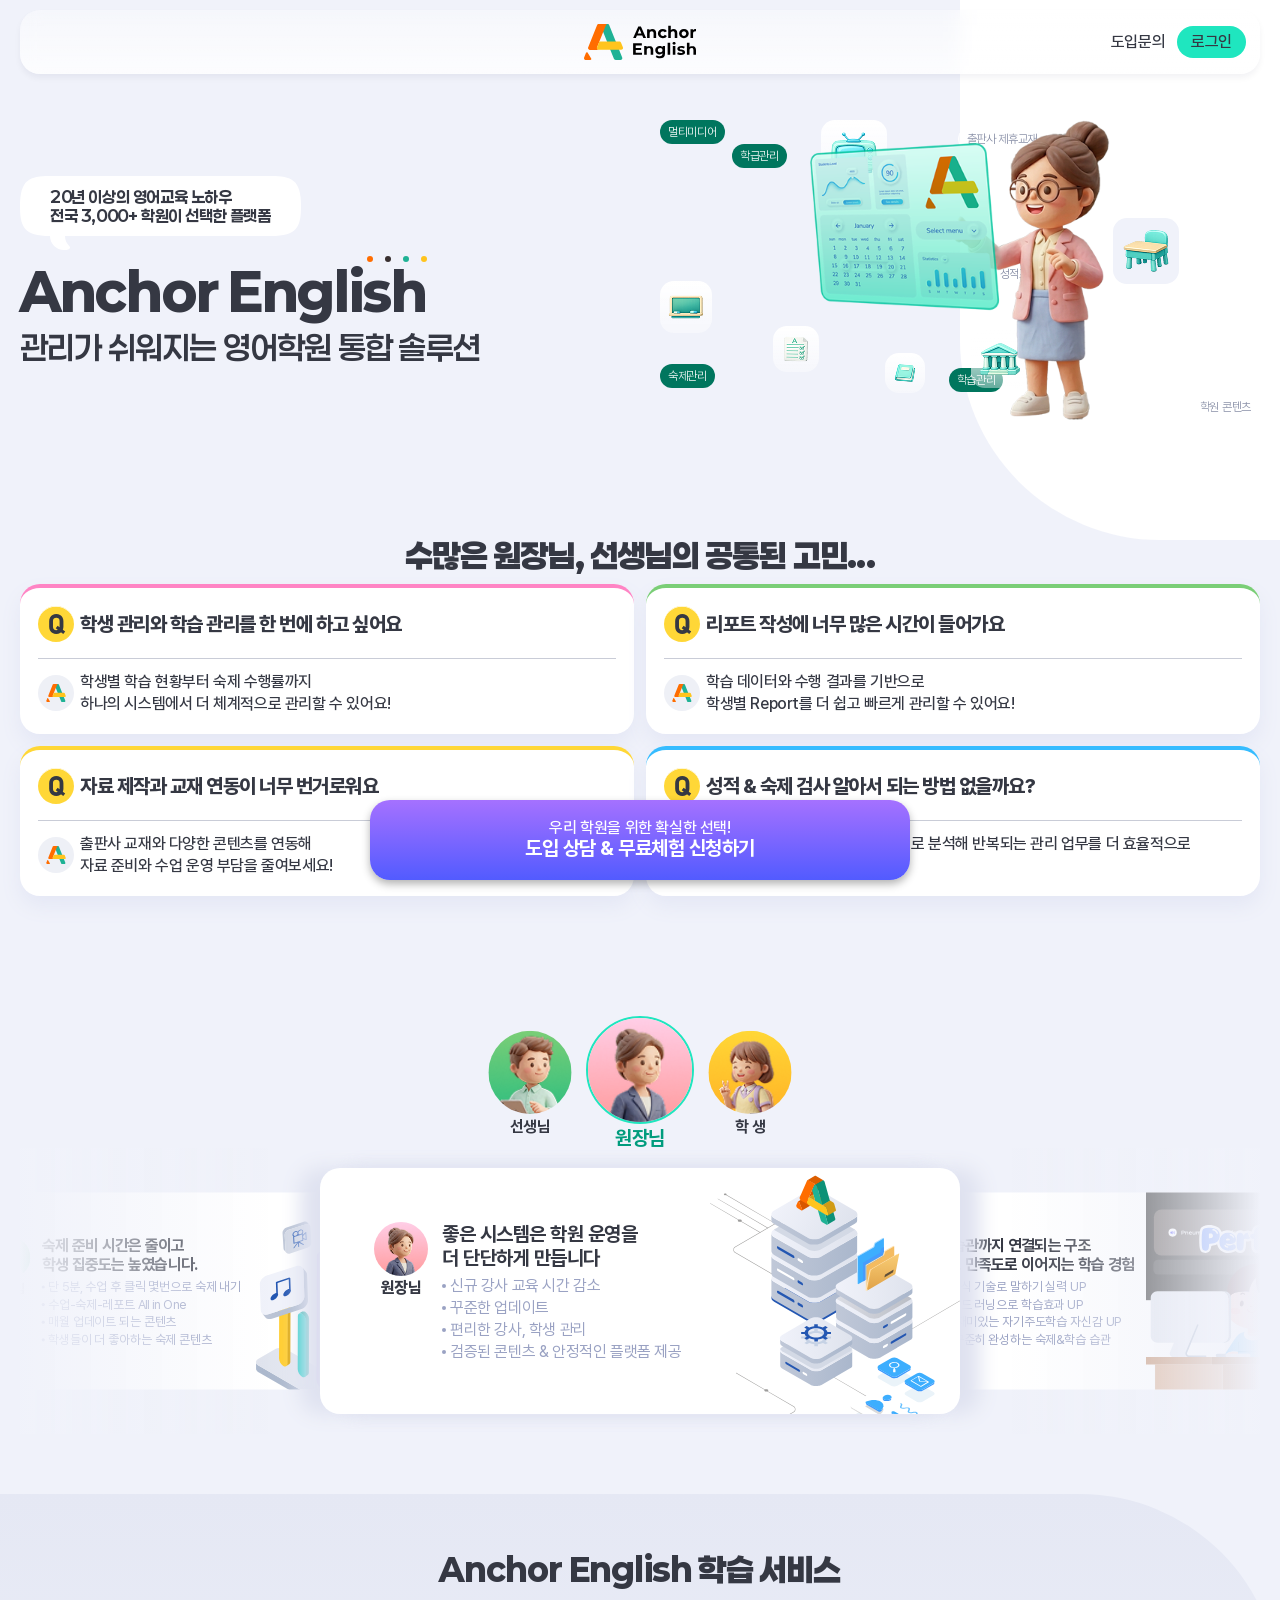
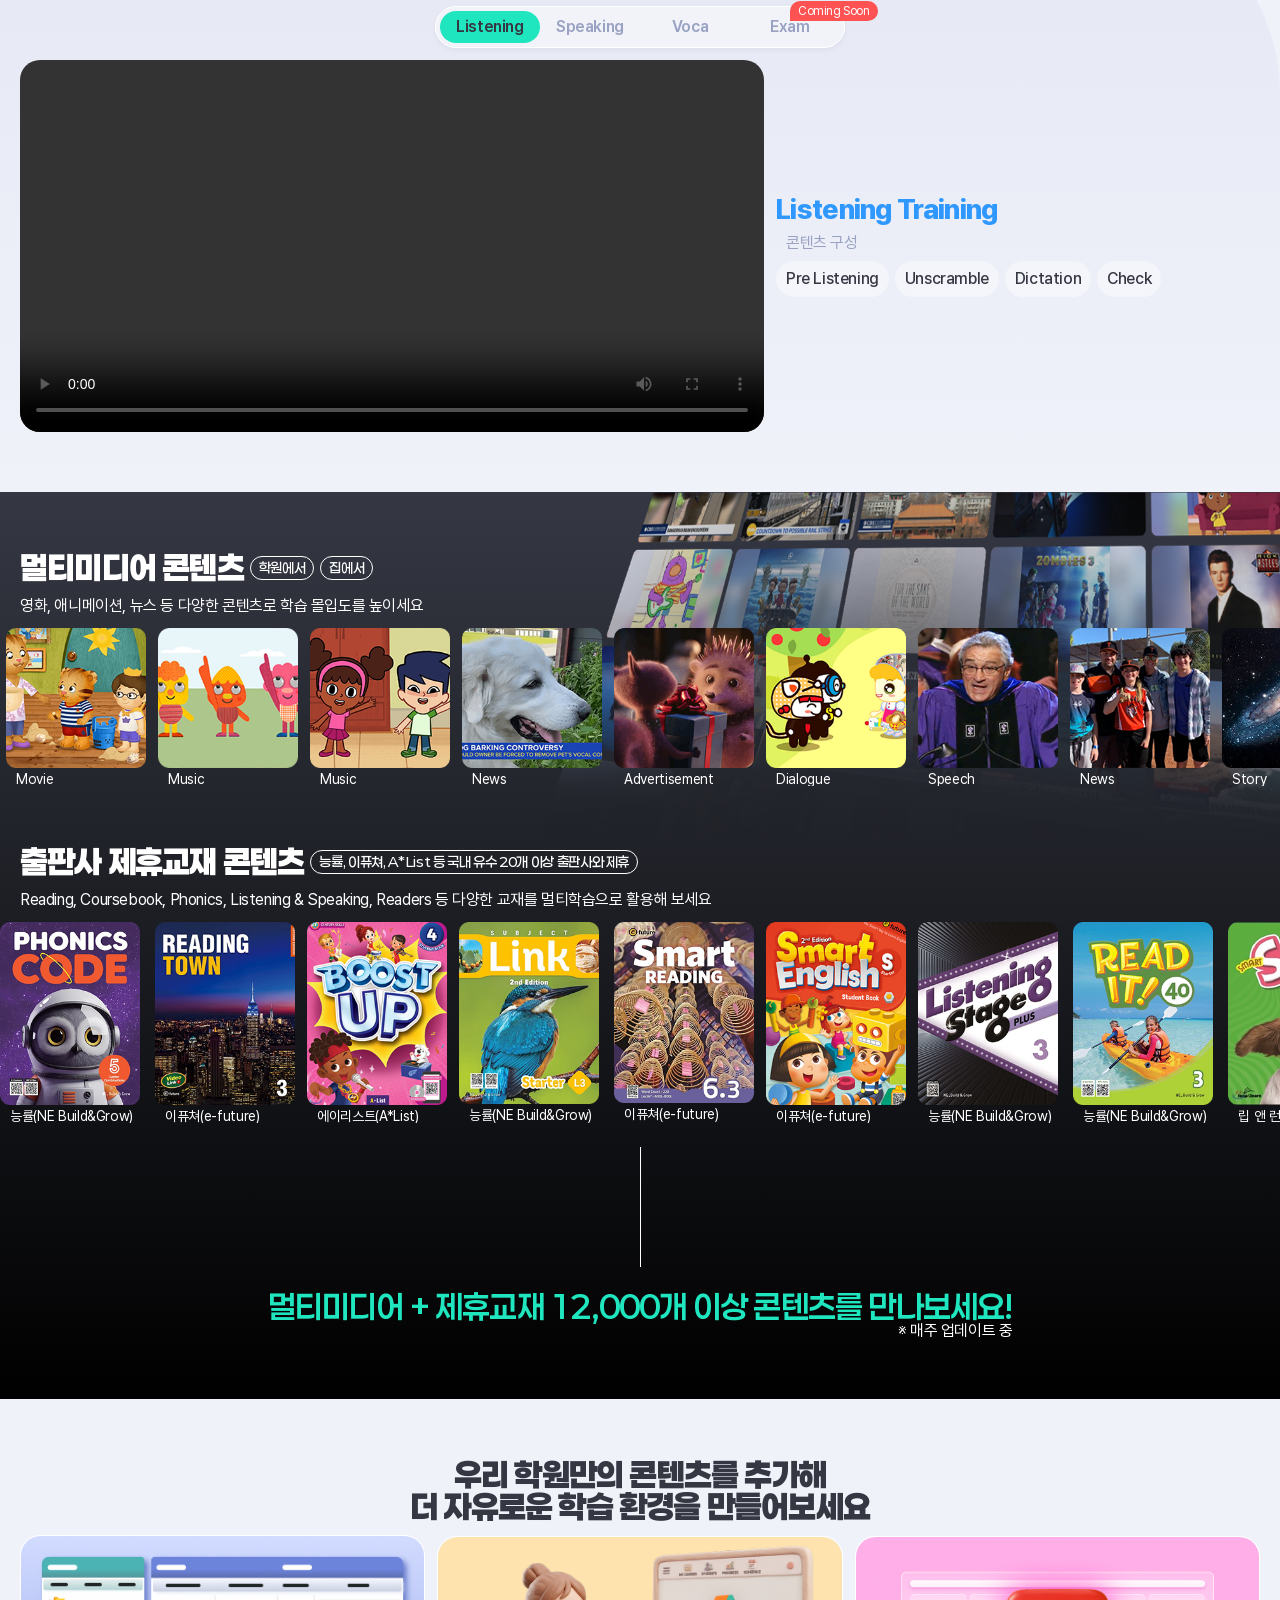
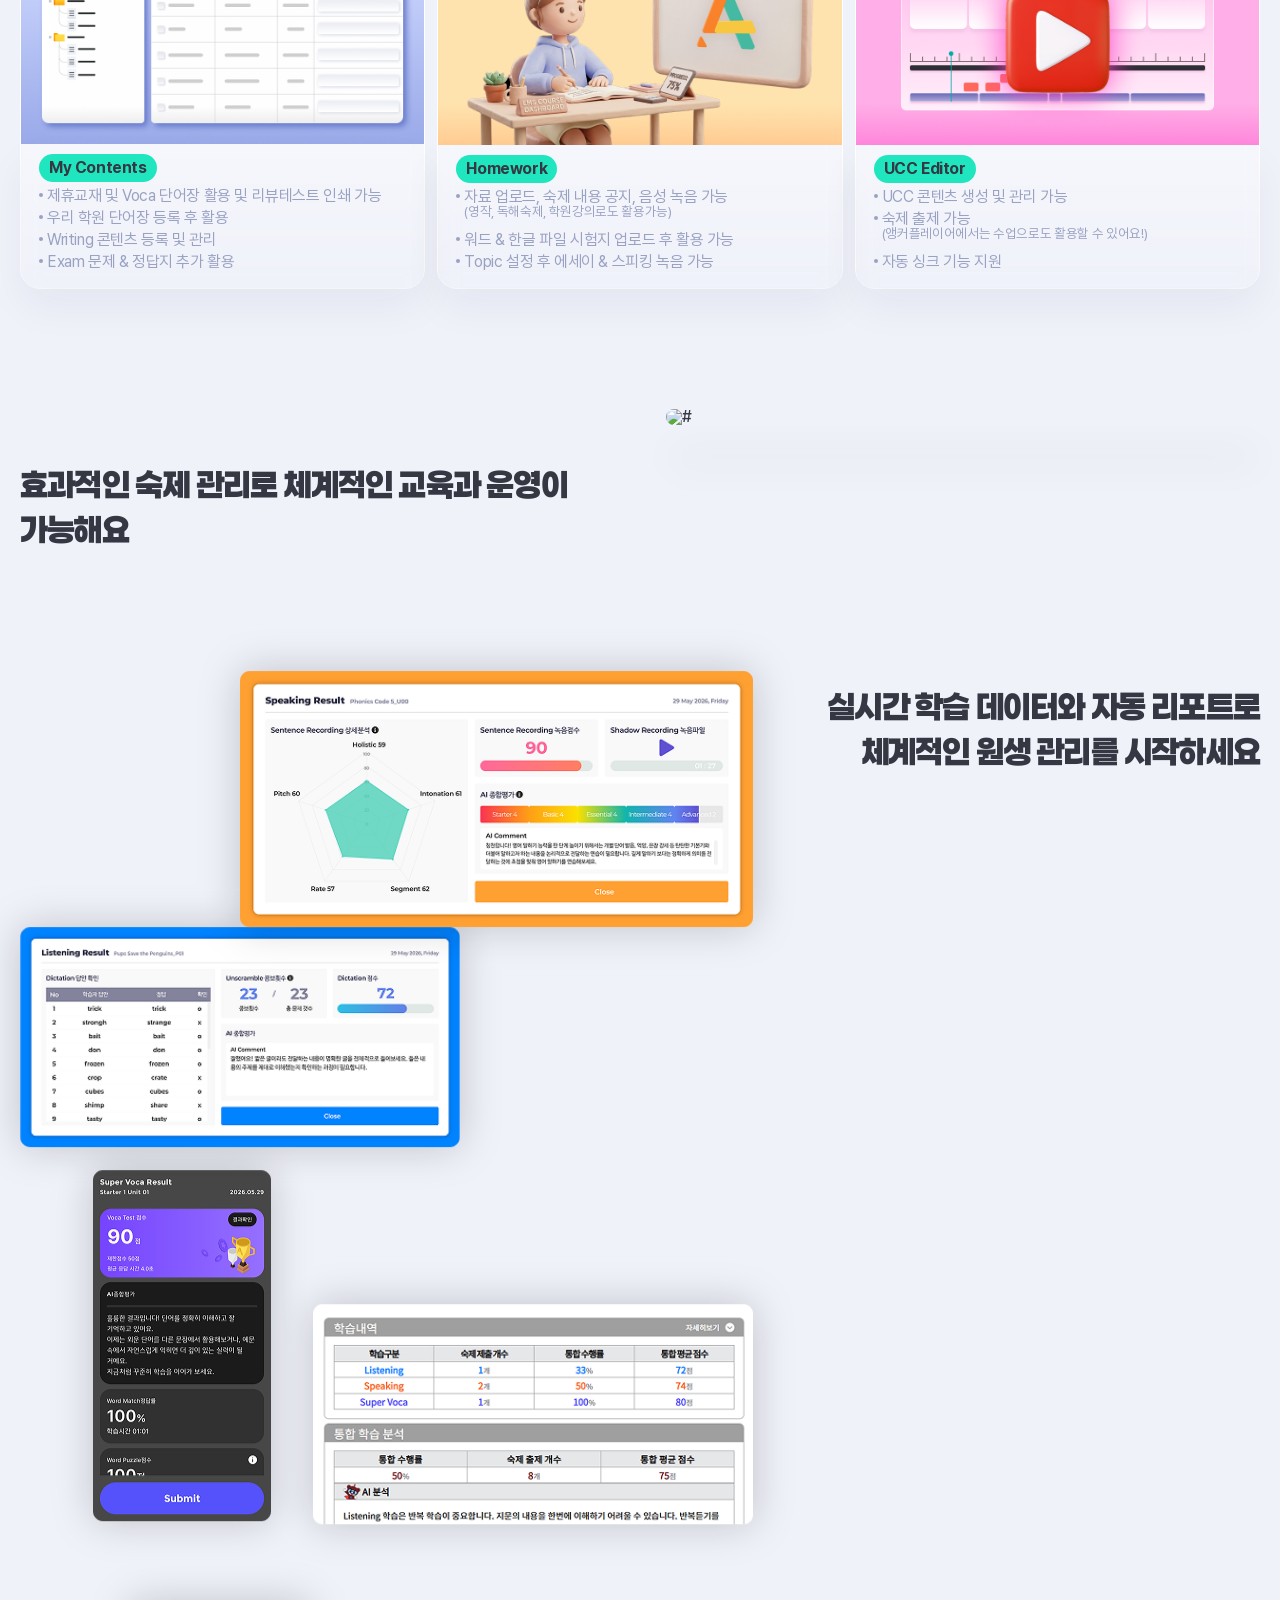
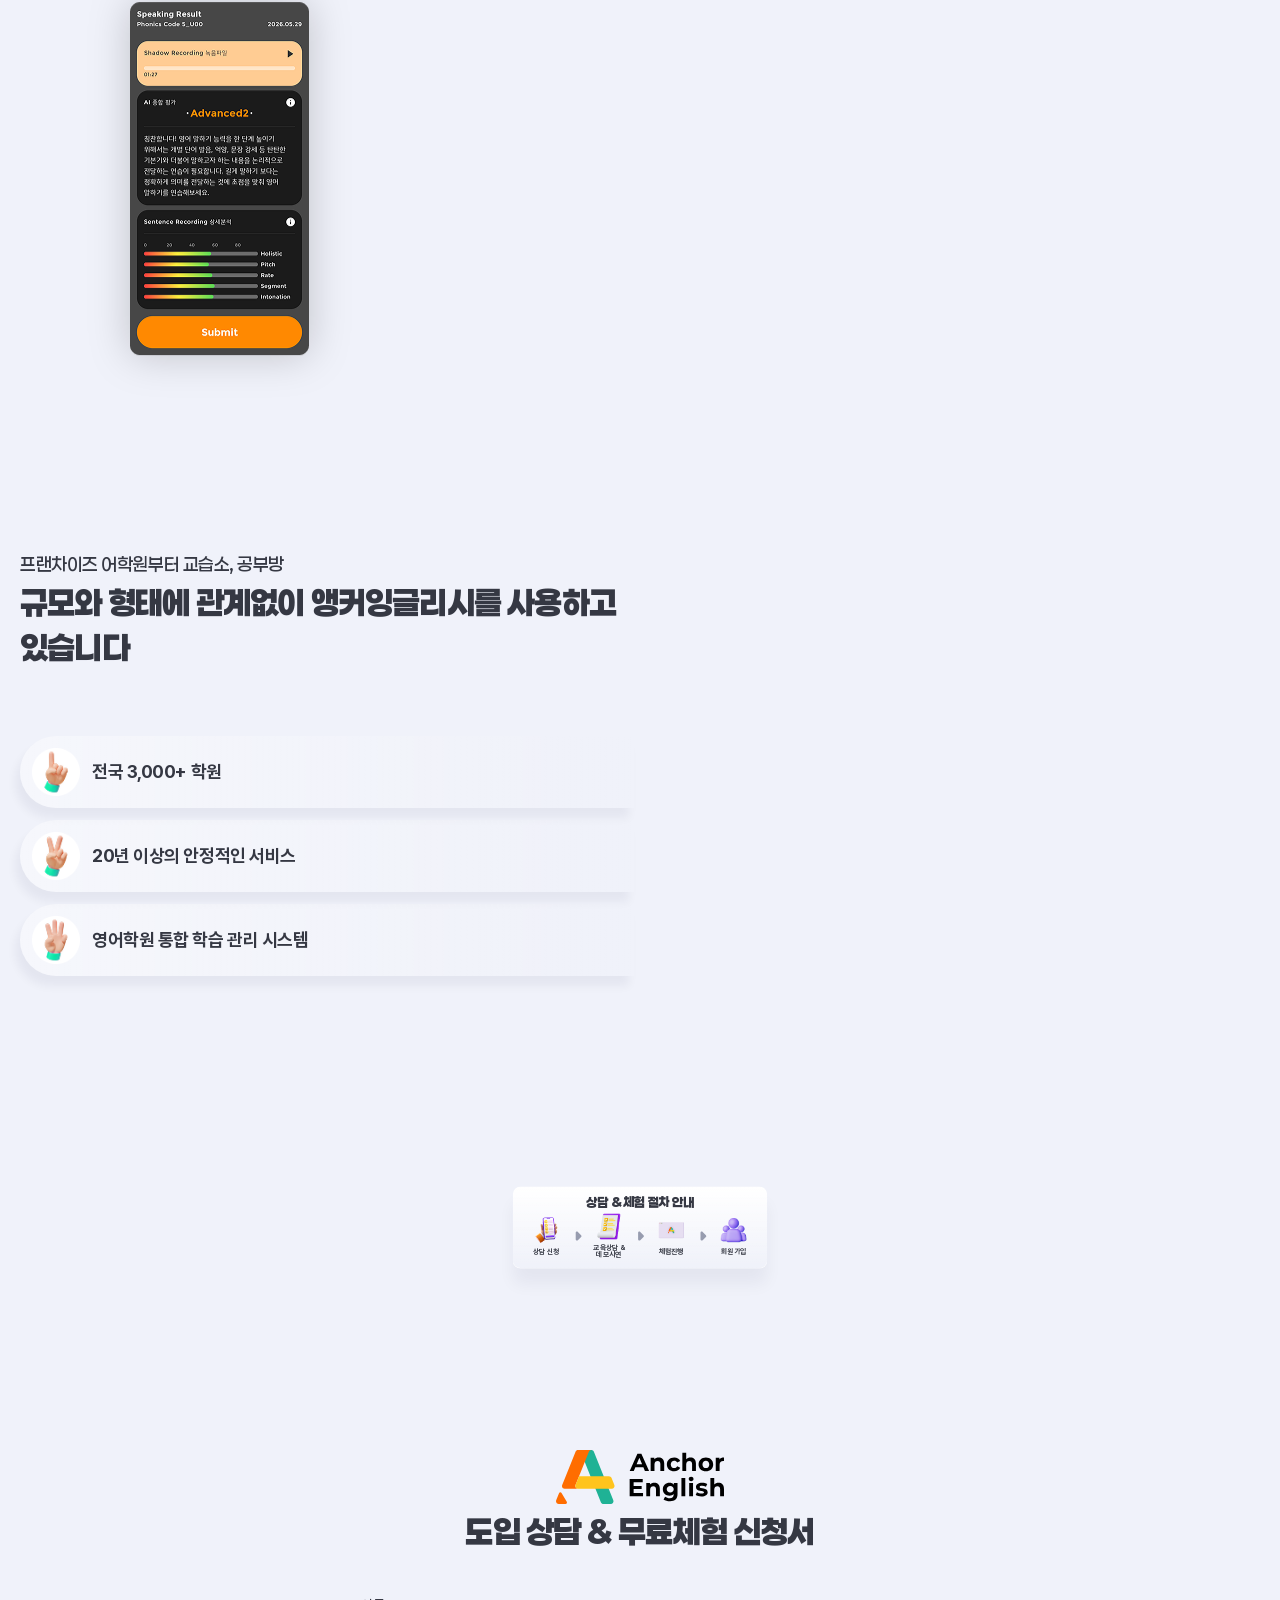
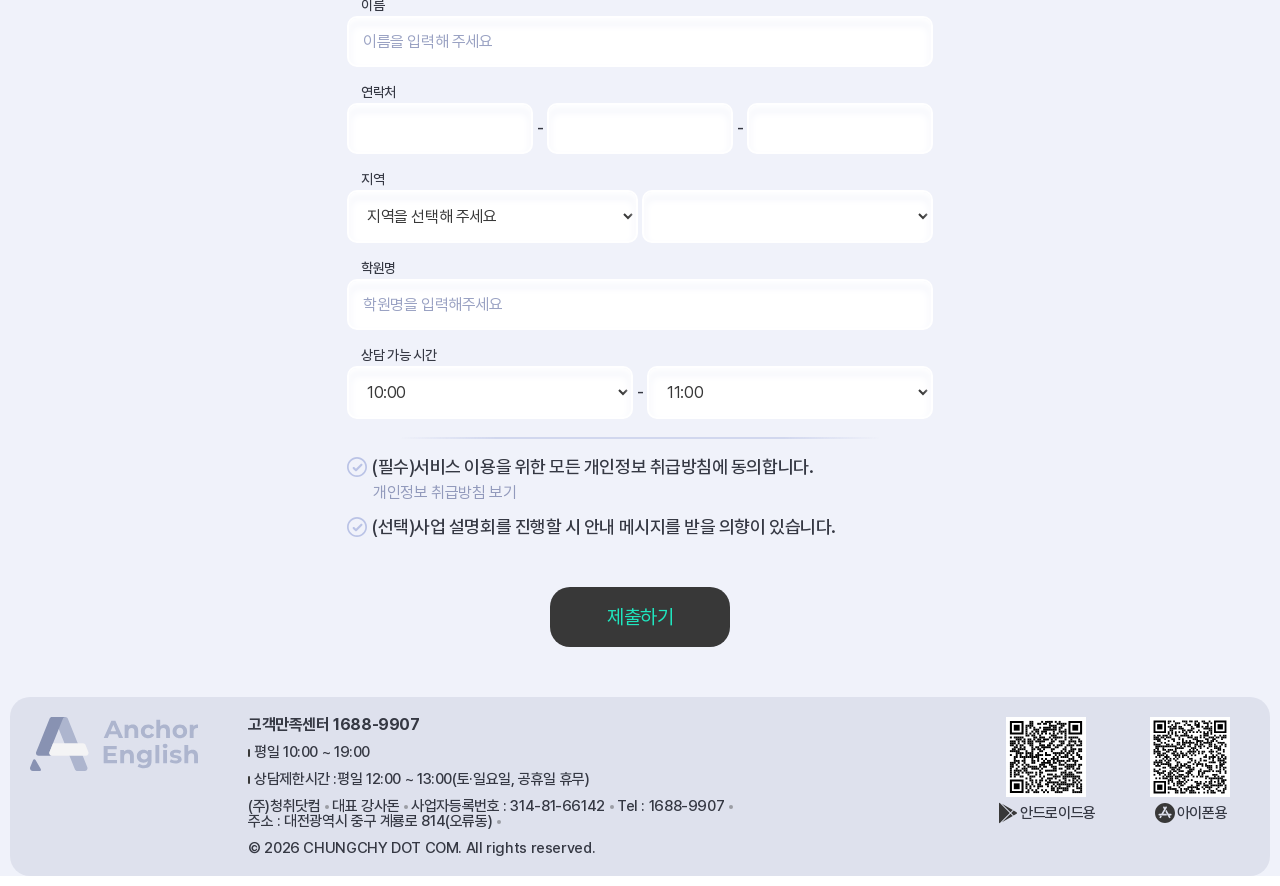
==== commit 9f43274e: "마지막수정" ====
--- a/index.html
+++ b/index.html
@@ -191,10 +191,6 @@
                                 <div class="abs">
                                     <img loading="lazy" src="./public/resource/images/landing/section03-sliderImg03.svg"
                                         alt="#">
-                                    <ul>
-                                        <li>바쁜 선생님을 위한<br>쉬운 수업 운영</li>
-                                        <li>학부모 상담 걱정 ↓</li>
-                                    </ul>
                                 </div>
                             </div>
                         </div>
@@ -217,10 +213,6 @@
                                 <div class="abs">
                                     <img loading="lazy" src="./public/resource/images/landing/section03-sliderImg01.svg"
                                         alt="#">
-                                    <ul>
-                                        <li>불필요한 시간 최소화 <br>체계적인 운영</li>
-                                        <li>강사 상향평준화</li>
-                                    </ul>
                                 </div>
                             </div>
                         </div>
@@ -243,11 +235,6 @@
                                 <div class="abs">
                                     <img loading="lazy" src="./public/resource/images/landing/section03-sliderImg02.svg"
                                         alt="#">
-                                    <ul>
-                                        <li>PC & Mobile 연계</li>
-                                        <li>수준별, 학급별 <br>맞춤 출제 및 관리</li>
-                                        <li>재미 + 학습 동기 + 학습 효과</li>
-                                    </ul>
                                 </div>
                             </div>
                         </div>
--- a/public/resource/css/common/style.css
+++ b/public/resource/css/common/style.css
@@ -870,7 +870,6 @@
     margin-left: auto;
     width: 300px;
     height: 300px;
-    opacity: 0.4;
 }
 
 .section03 .mySwiper .swiper-wrapper .swiper-slide .flex .abs ul {
@@ -2986,19 +2985,29 @@
         display: flex;
         align-items: center;
         gap: 4px;
-
+        margin: 0 auto;
+    }
+
+    .section03 .mySwiper .swiper-wrapper .swiper-slide .flex .text{
+        width: 100%;
     }
 
     .section03 .mySwiper .swiper-wrapper .swiper-slide .flex .text .title {
+        text-align: center;
         margin-bottom: 18px;
     }
 
-    .section03 .mySwiper .swiper-wrapper .swiper-slide .flex .text .title br {
-        display: none;
+    .section03 .mySwiper .swiper-wrapper .swiper-slide .flex .text ul{
+        width: fit-content;
+        margin: 0 auto;
     }
 
     .section03 .mySwiper .swiper-wrapper .swiper-slide .flex .abs{
         opacity: 0.4;
+    }
+
+    .section03 .mySwiper .swiper-wrapper .swiper-slide .flex .abs img{
+        display: none;
     }
 
     .section04 .tab li.yet::before {
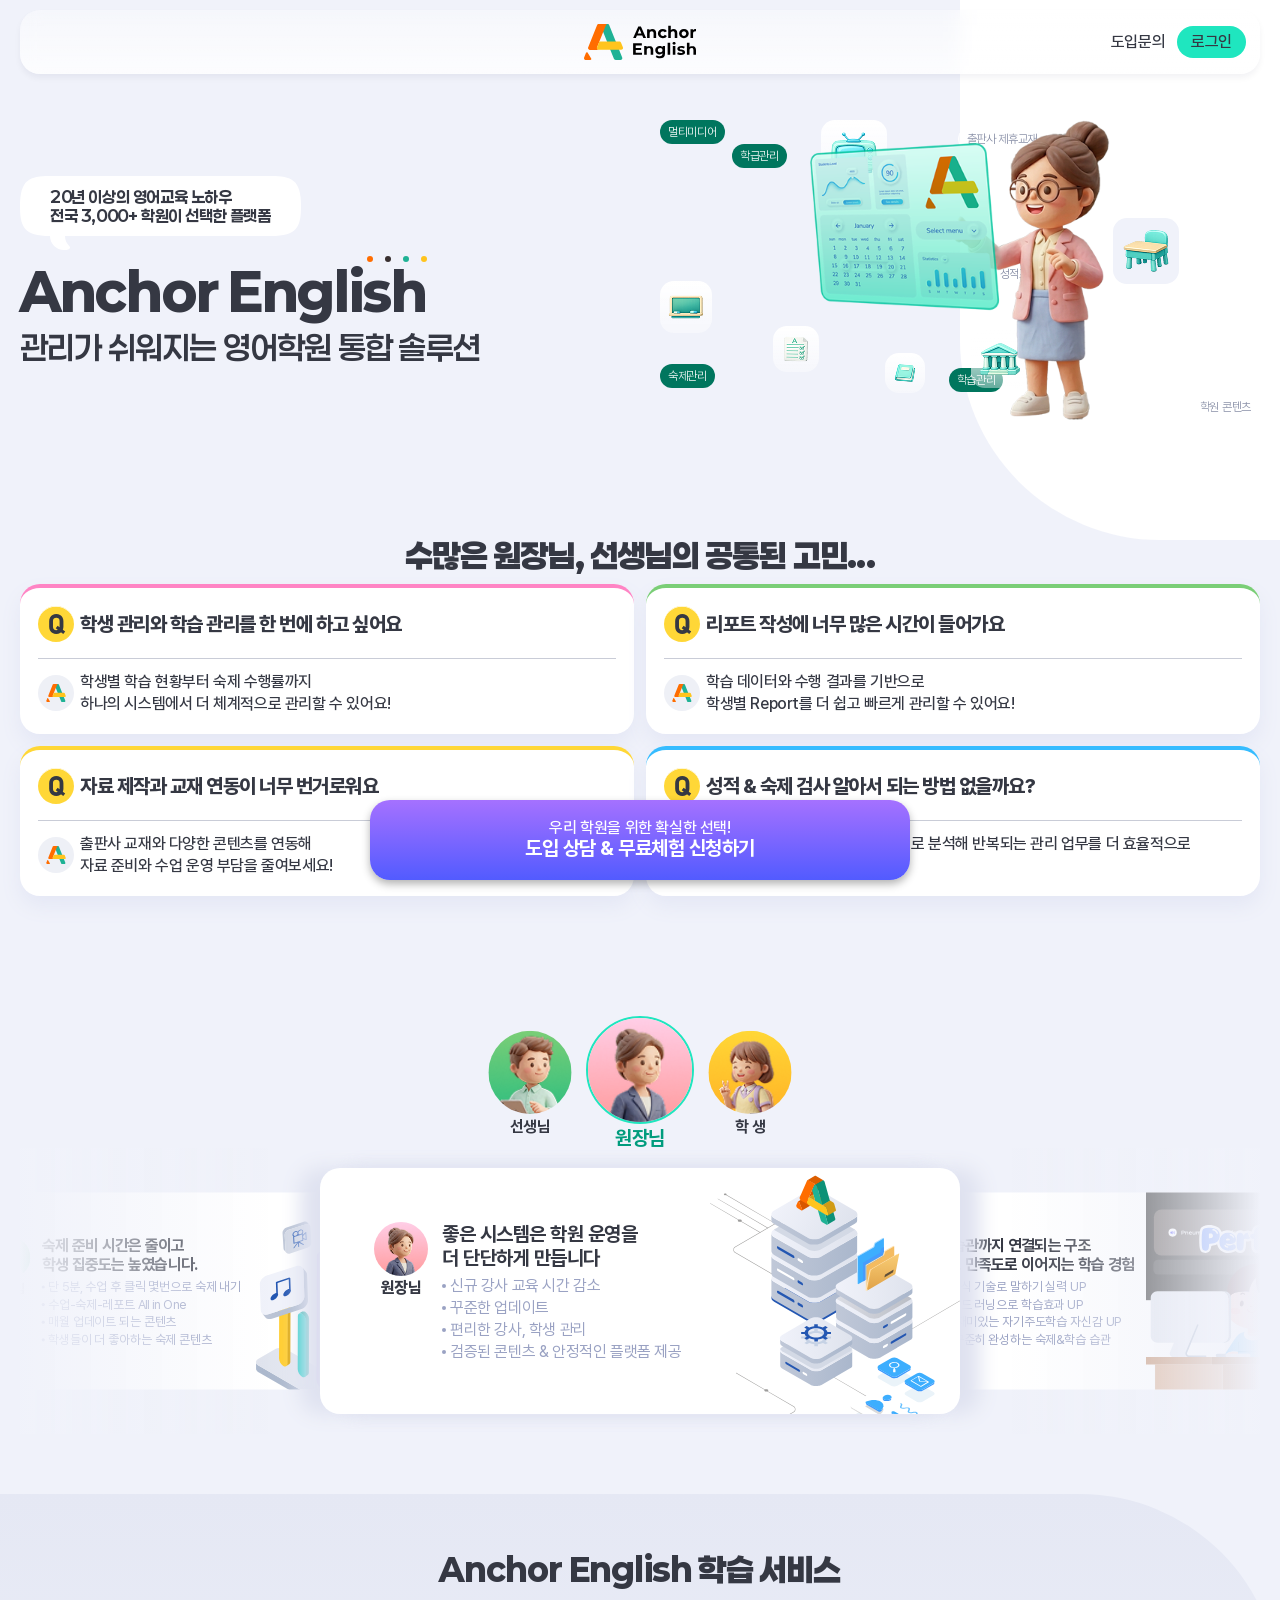
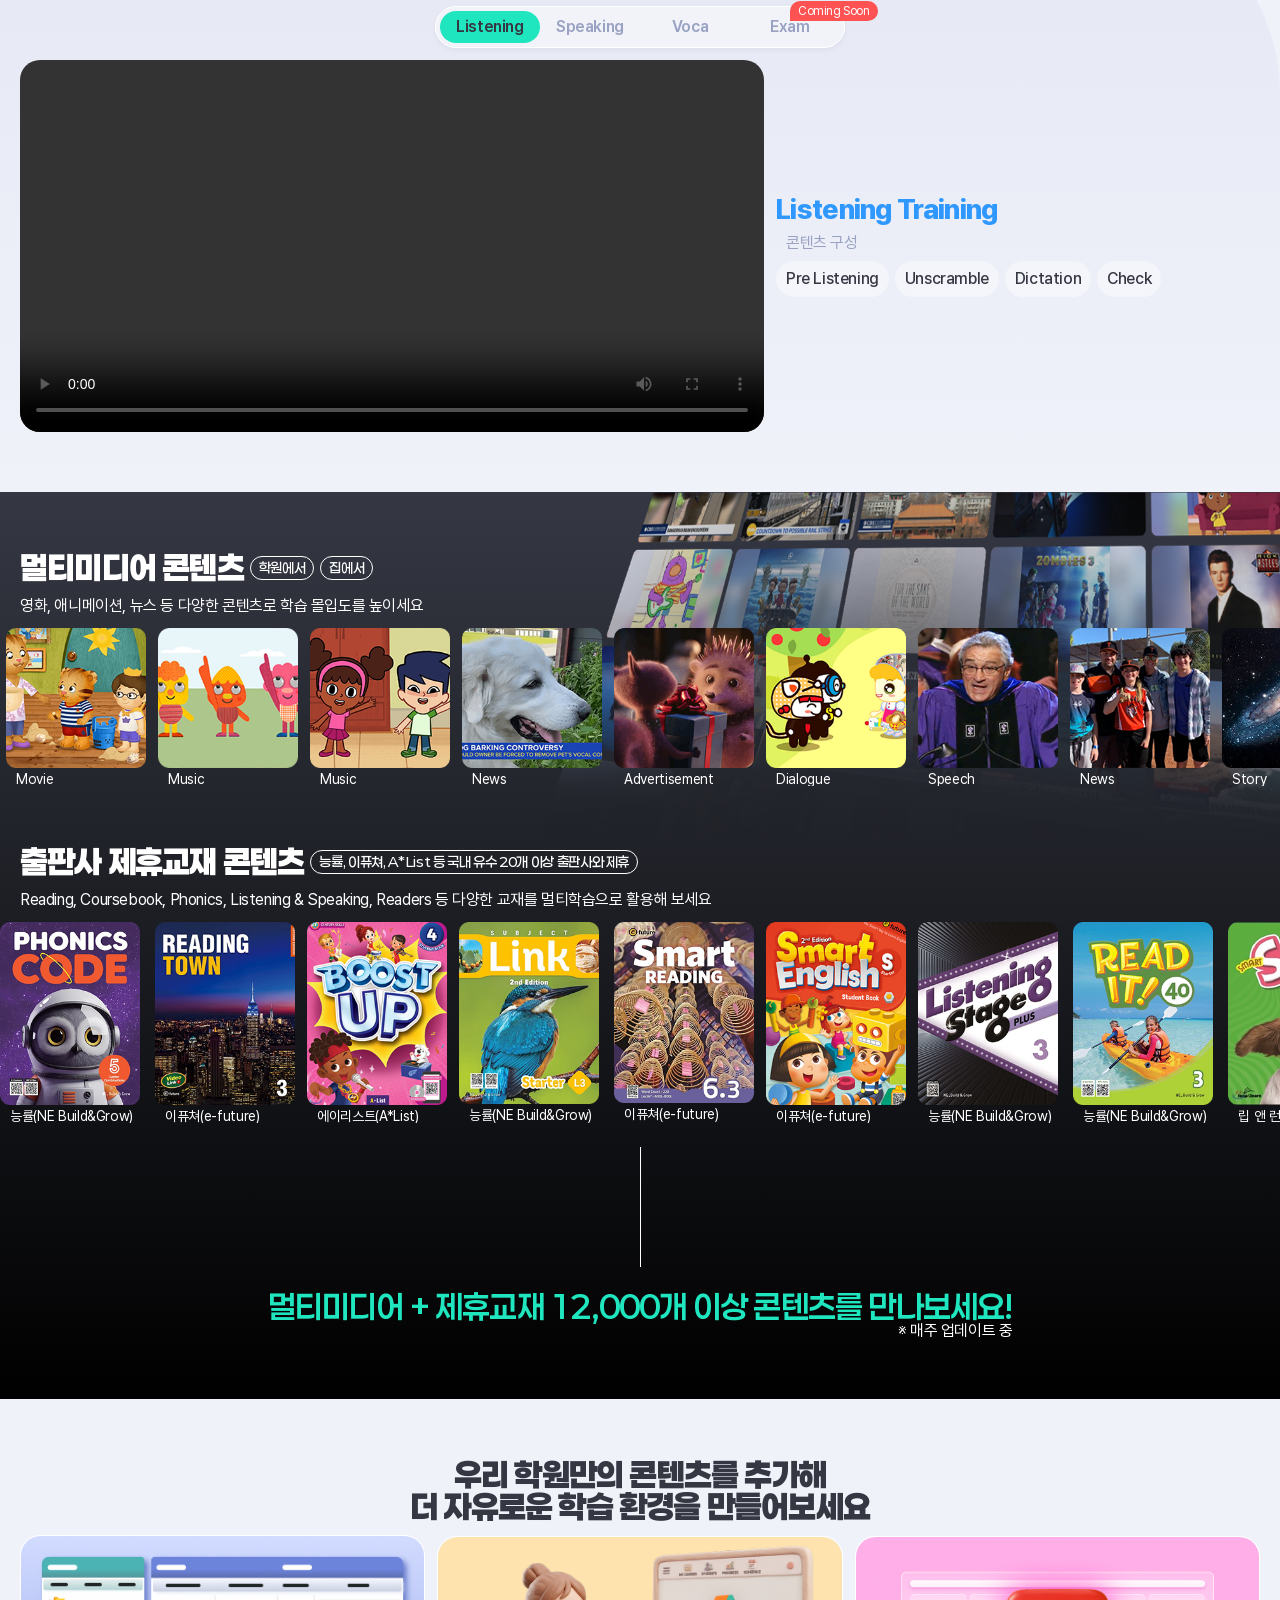
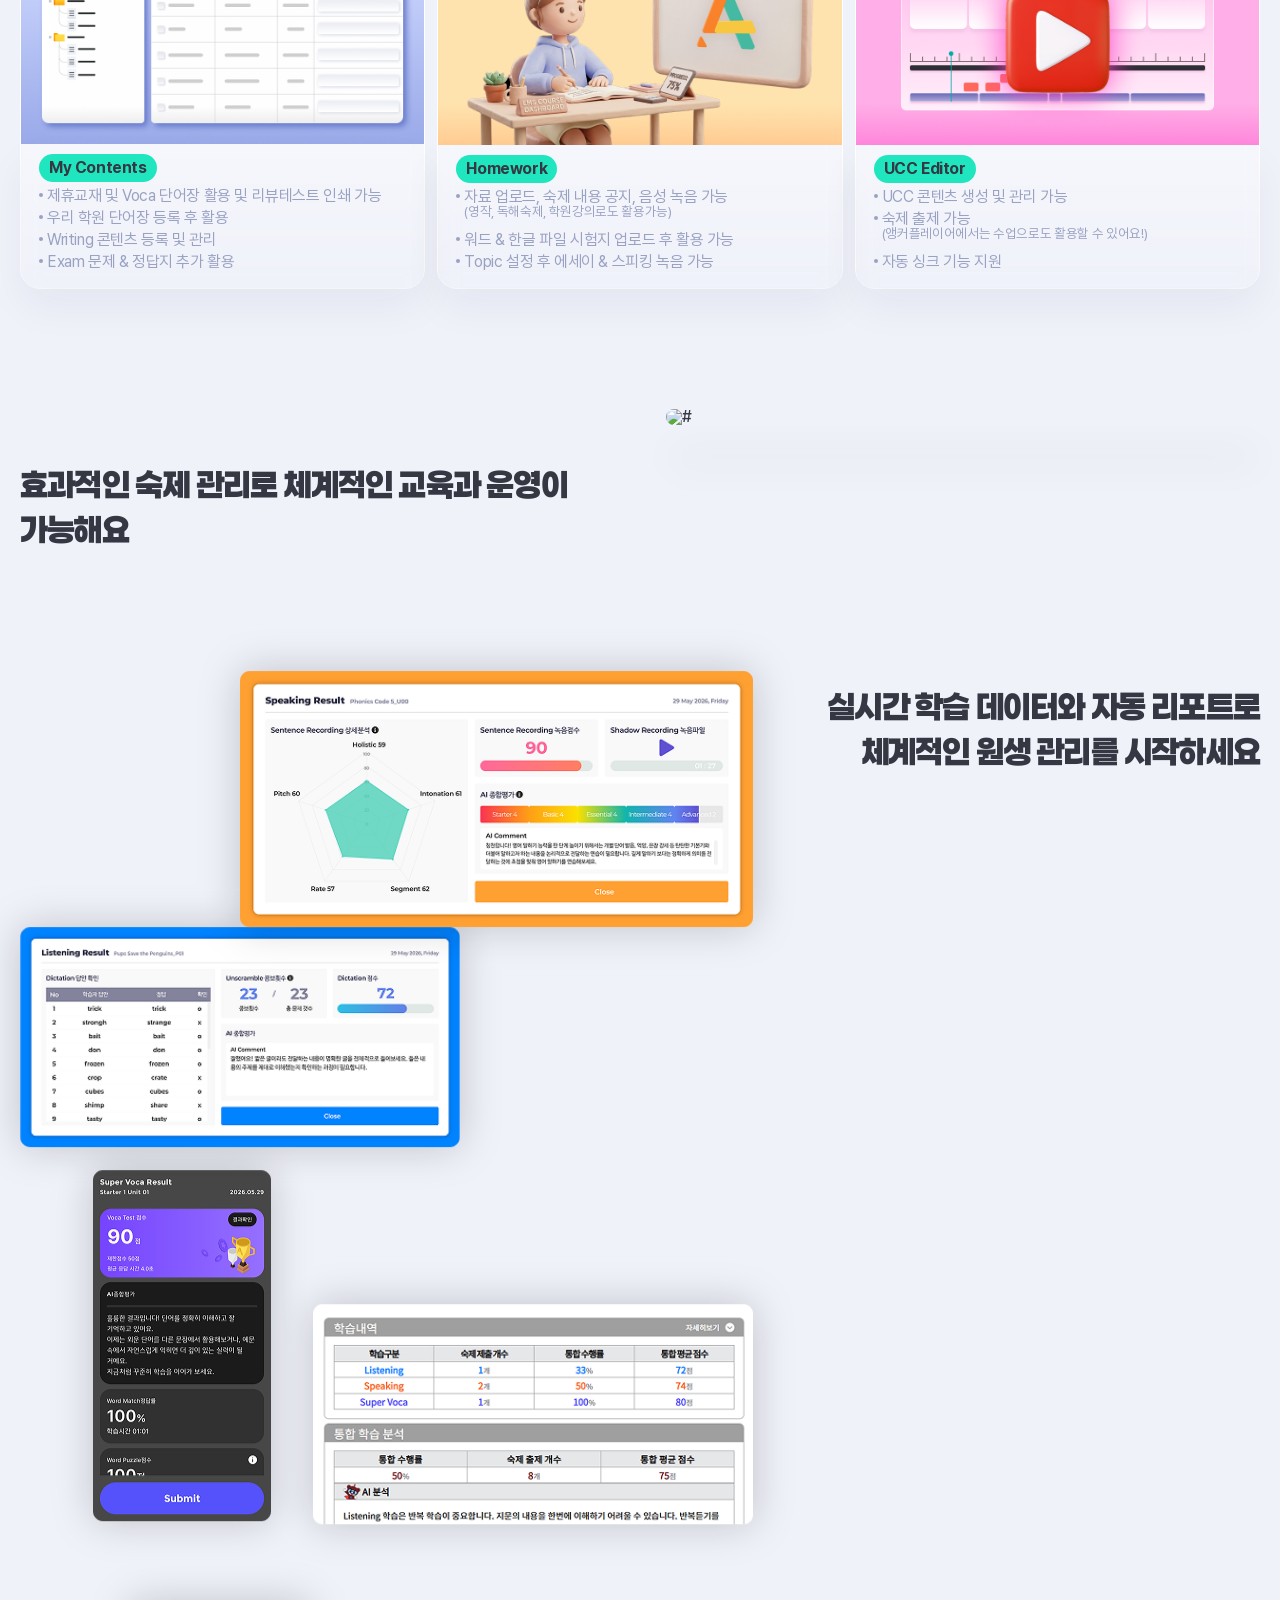
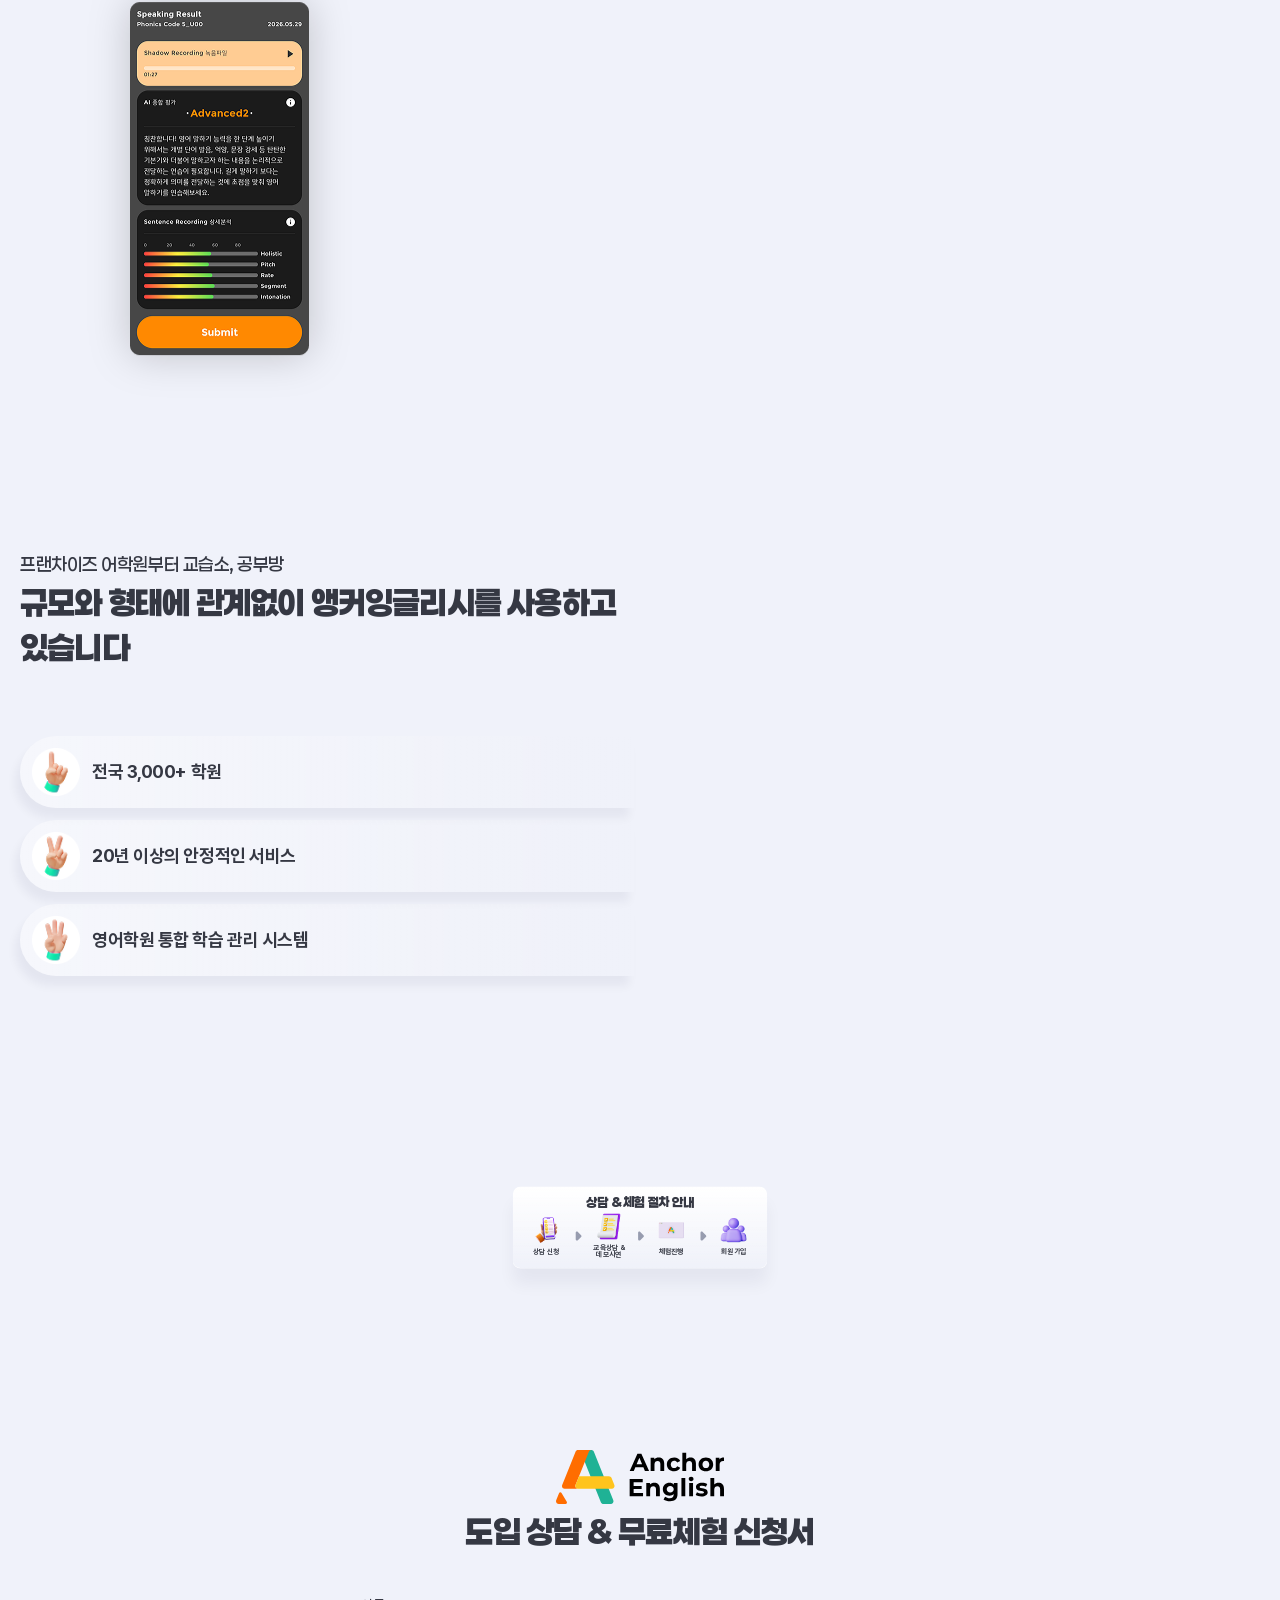
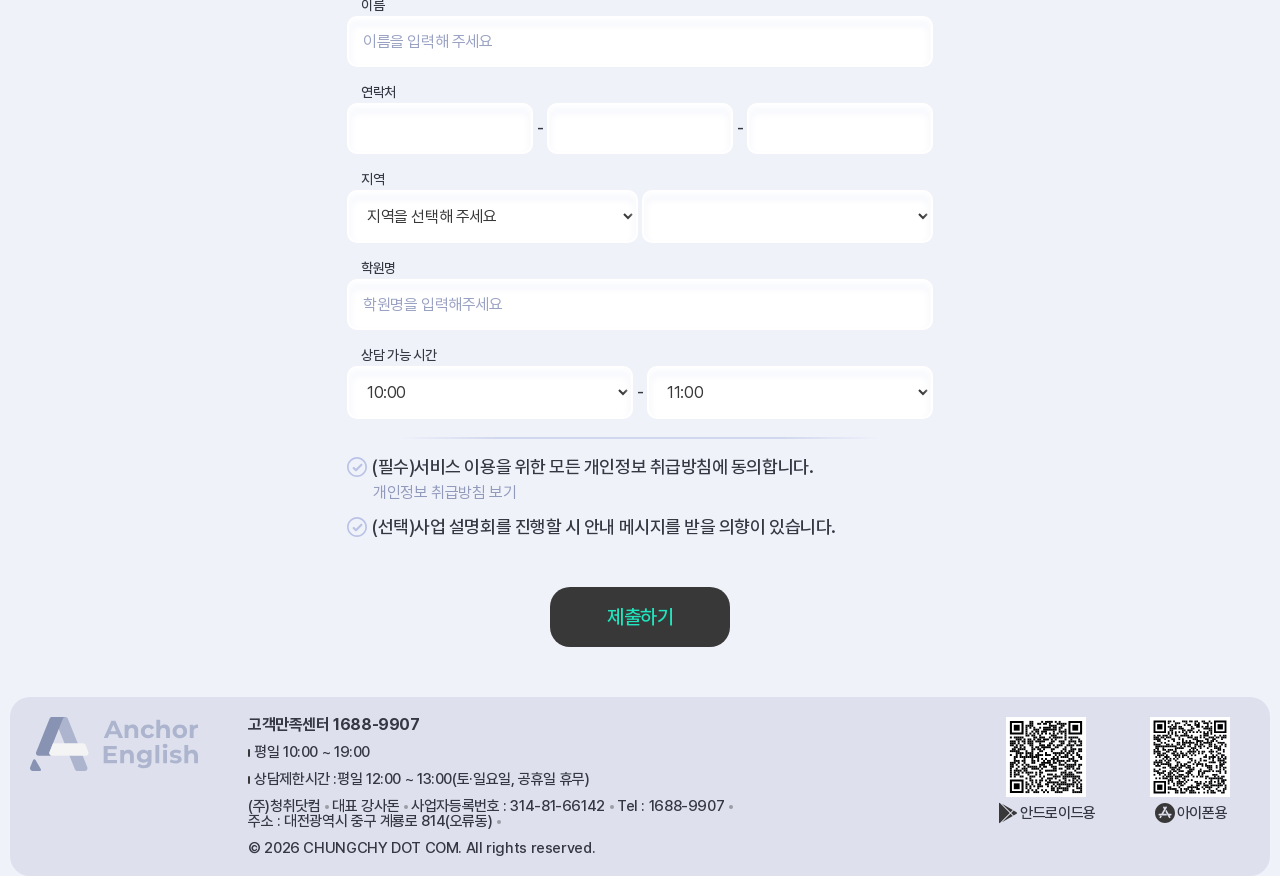
==== commit 69d56739: "완료 페이지 제작" ====
--- a/index.html
+++ b/index.html
@@ -11,6 +11,8 @@
     <meta property="og:image" content="./public/resource/images/landing/meda-thumb.png">
     <meta property="og:image:width" content="1200">
     <meta property="og:image:height" content="630">
+    <meta property="url" content="https://www.elsd.co.kr">
+    <meta property="og:url" content="https://www.elsd.co.kr">
     <meta name="robots" content="index,follow">
 
     <link rel="canonical" href="https://www.anchorenglish.co.kr/landing/landing">
@@ -752,7 +754,7 @@
                         </label>
 
                     </div>
-                    <button type="button" class="save_application_wrap section_tit" id="submit">제출하기</button>
+                    <a href="./complete.html" class="save_application_wrap section_tit" id="submit">제출하기</a>
                 </form>
             </div>
         </section>
@@ -803,7 +805,7 @@
             </div>
         </footer>
         <div class="dimmed">
-            <div class="popup">
+            <div class="popup terms">
                 <button class="btn">
                     <img loading="lazy" src="./public/resource/images/landing/icn-close.svg" alt="팝업 닫기">
                 </button>
--- a/public/resource/css/common/style.css
+++ b/public/resource/css/common/style.css
@@ -1,949 +1,970 @@
 @font-face {
-    font-family: 'Pretendard';
-    font-weight: 900;
-    font-display: swap;
-    src: local('Pretendard Black'),
-        url(../../font/Pretendard-Black.woff2) format('woff2');
+  font-family: "Pretendard";
+  font-weight: 900;
+  font-display: swap;
+  src:
+    local("Pretendard Black"),
+    url(../../font/Pretendard-Black.woff2) format("woff2");
 }
 
 @font-face {
-    font-family: 'Pretendard';
-    font-weight: 800;
-    font-display: swap;
-    src: local('Pretendard ExtraBold'),
-        url(../../font/Pretendard-ExtraBold.woff2) format('woff2');
+  font-family: "Pretendard";
+  font-weight: 800;
+  font-display: swap;
+  src:
+    local("Pretendard ExtraBold"),
+    url(../../font/Pretendard-ExtraBold.woff2) format("woff2");
 }
 
 @font-face {
-    font-family: 'Pretendard';
-    font-weight: 700;
-    font-display: swap;
-    src: local('Pretendard Bold'),
-        url(../../font/Pretendard-Bold.woff2) format('woff2');
+  font-family: "Pretendard";
+  font-weight: 700;
+  font-display: swap;
+  src:
+    local("Pretendard Bold"),
+    url(../../font/Pretendard-Bold.woff2) format("woff2");
 }
 
 @font-face {
-    font-family: 'Pretendard';
-    font-weight: 600;
-    font-display: swap;
-    src: local('Pretendard SemiBold'),
-        url(../../font/Pretendard-SemiBold.woff2) format('woff2');
+  font-family: "Pretendard";
+  font-weight: 600;
+  font-display: swap;
+  src:
+    local("Pretendard SemiBold"),
+    url(../../font/Pretendard-SemiBold.woff2) format("woff2");
 }
 
 @font-face {
-    font-family: 'Pretendard';
-    font-weight: 500;
-    font-display: swap;
-    src: local('Pretendard Medium'),
-        url(../../font/Pretendard-Medium.woff2) format('woff2');
+  font-family: "Pretendard";
+  font-weight: 500;
+  font-display: swap;
+  src:
+    local("Pretendard Medium"),
+    url(../../font/Pretendard-Medium.woff2) format("woff2");
 }
 
 @font-face {
-    font-family: 'Pretendard';
-    font-weight: 400;
-    font-display: swap;
-    src: local('Pretendard Regular'),
-        url(../../font/Pretendard-Regular.woff2) format('woff2');
+  font-family: "Pretendard";
+  font-weight: 400;
+  font-display: swap;
+  src:
+    local("Pretendard Regular"),
+    url(../../font/Pretendard-Regular.woff2) format("woff2");
 }
 
 @font-face {
-    font-family: 'Pretendard';
-    font-weight: 300;
-    font-display: swap;
-    src: local('Pretendard Light'),
-        url(../../font/Pretendard-Light.woff2) format('woff2');
+  font-family: "Pretendard";
+  font-weight: 300;
+  font-display: swap;
+  src:
+    local("Pretendard Light"),
+    url(../../font/Pretendard-Light.woff2) format("woff2");
 }
 
 @font-face {
-    font-family: 'Pretendard';
-    font-weight: 200;
-    font-display: swap;
-    src: local('Pretendard ExtraLight'),
-        url(../../font/Pretendard-ExtraLight.woff2) format('woff2');
+  font-family: "Pretendard";
+  font-weight: 200;
+  font-display: swap;
+  src:
+    local("Pretendard ExtraLight"),
+    url(../../font/Pretendard-ExtraLight.woff2) format("woff2");
 }
 
 @font-face {
-    font-family: 'Pretendard';
-    font-weight: 100;
-    font-display: swap;
-    src: local('Pretendard Thin'),
-        url(../../font/Pretendard-Thin.woff2) format('woff2');
+  font-family: "Pretendard";
+  font-weight: 100;
+  font-display: swap;
+  src:
+    local("Pretendard Thin"),
+    url(../../font/Pretendard-Thin.woff2) format("woff2");
 }
 
 @font-face {
-    font-family: 'Paperlogy';
-    font-weight: 100;
-    font-display: swap;
-    src: local('Paperlogy ExtraLight'),
-        url(../../font/Paperlogy-ExtraLight.woff2) format('woff2');
+  font-family: "Paperlogy";
+  font-weight: 100;
+  font-display: swap;
+  src:
+    local("Paperlogy ExtraLight"),
+    url(../../font/Paperlogy-ExtraLight.woff2) format("woff2");
 }
 
 @font-face {
-    font-family: 'Paperlogy';
-    font-weight: 200;
-    font-display: swap;
-    src: local('Paperlogy Light'),
-        url(../../font/Paperlogy-Light.woff2) format('woff2');
+  font-family: "Paperlogy";
+  font-weight: 200;
+  font-display: swap;
+  src:
+    local("Paperlogy Light"),
+    url(../../font/Paperlogy-Light.woff2) format("woff2");
 }
 
 @font-face {
-    font-family: 'Paperlogy';
-    font-weight: 300;
-    font-display: swap;
-    src: local('Paperlogy Regular'),
-        url(../../font/Paperlogy-Regular.woff2) format('woff2');
+  font-family: "Paperlogy";
+  font-weight: 300;
+  font-display: swap;
+  src:
+    local("Paperlogy Regular"),
+    url(../../font/Paperlogy-Regular.woff2) format("woff2");
 }
 
 @font-face {
-    font-family: 'Paperlogy';
-    font-weight: 400;
-    font-display: swap;
-    src: local('Paperlogy Medium'),
-        url(../../font/Paperlogy-Medium.woff2) format('woff2');
+  font-family: "Paperlogy";
+  font-weight: 400;
+  font-display: swap;
+  src:
+    local("Paperlogy Medium"),
+    url(../../font/Paperlogy-Medium.woff2) format("woff2");
 }
 
 @font-face {
-    font-family: 'Paperlogy';
-    font-weight: 500;
-    font-display: swap;
-    src: local('Paperlogy SemiBold'),
-        url(../../font/Paperlogy-SemiBold.woff2) format('woff2');
+  font-family: "Paperlogy";
+  font-weight: 500;
+  font-display: swap;
+  src:
+    local("Paperlogy SemiBold"),
+    url(../../font/Paperlogy-SemiBold.woff2) format("woff2");
 }
 
 @font-face {
-    font-family: 'Paperlogy';
-    font-weight: 600;
-    font-display: swap;
-    src: local('Paperlogy Bold'),
-        url(../../font/Paperlogy-Bold.woff2) format('woff2');
+  font-family: "Paperlogy";
+  font-weight: 600;
+  font-display: swap;
+  src:
+    local("Paperlogy Bold"),
+    url(../../font/Paperlogy-Bold.woff2) format("woff2");
 }
 
 @font-face {
-    font-family: 'Paperlogy';
-    font-weight: 700;
-    font-display: swap;
-    src: local('Paperlogy ExtraBold'),
-        url(../../font/Paperlogy-ExtraBold.woff2) format('woff2');
+  font-family: "Paperlogy";
+  font-weight: 700;
+  font-display: swap;
+  src:
+    local("Paperlogy ExtraBold"),
+    url(../../font/Paperlogy-ExtraBold.woff2) format("woff2");
 }
 
 @font-face {
-    font-family: 'Paperlogy';
-    font-weight: 800;
-    font-display: swap;
-    src: local('Paperlogy Black'),
-        url(../../font/Paperlogy-Black.woff2) format('woff2');
+  font-family: "Paperlogy";
+  font-weight: 800;
+  font-display: swap;
+  src:
+    local("Paperlogy Black"),
+    url(../../font/Paperlogy-Black.woff2) format("woff2");
 }
 
 section:not(.section08) {
-    overflow: hidden;
+  overflow: hidden;
 }
 
 * {
-    margin: 0;
-    padding: 0;
-    background-repeat: no-repeat;
-    box-sizing: border-box;
-    letter-spacing: -0.025em;
-    font-family: 'Pretendard';
-    transition: var(--duration);
-    line-height: 1;
-    position: relative;
-    word-break: keep-all;
+  margin: 0;
+  padding: 0;
+  background-repeat: no-repeat;
+  box-sizing: border-box;
+  letter-spacing: -0.025em;
+  font-family: "Pretendard";
+  transition: var(--duration);
+  line-height: 1;
+  position: relative;
+  word-break: keep-all;
 }
 
 *::-webkit-scrollbar {
-    width: 16px;
-    height: 16px;
+  width: 16px;
+  height: 16px;
 }
 
 *::-webkit-scrollbar-thumb {
-    border: 6px solid transparent;
-    background-clip: padding-box;
-    background-color: rgba(82, 91, 255, 0.6);
-    border-radius: 100px;
-    cursor: pointer;
+  border: 6px solid transparent;
+  background-clip: padding-box;
+  background-color: rgba(82, 91, 255, 0.6);
+  border-radius: 100px;
+  cursor: pointer;
 }
 
 *::-webkit-scrollbar-thumb:hover {
-    background-color: rgba(82, 91, 255, 1);
+  background-color: rgba(82, 91, 255, 1);
 }
 
 html,
 body {
-    color: #353843;
-    font-size: 10px;
-    font-weight: 500;
-    line-height: 1;
-    letter-spacing: -0.025em;
+  color: #353843;
+  font-size: 10px;
+  font-weight: 500;
+  line-height: 1;
+  letter-spacing: -0.025em;
 }
 
 html {
-    scroll-behavior: smooth;
+  scroll-behavior: smooth;
 }
 
 .wrap {
-    min-height: 100vh;
-    background-color: #F0F2FA;
-    font-size: 1.6rem;
+  min-height: 100vh;
+  background-color: #f0f2fa;
+  font-size: 1.6rem;
 }
 
 :root {
-    --radius: 20px;
-    --font-title: 3.8rem;
-    --gap: 24px;
-    --section-gap: 200px;
-    --color-main: #1FE6BF;
-    --color-shadow: rgba(10, 20, 59, 0.05);
-    --color-font-gray: #9AA2C3;
-    --duration: 0.6s;
+  --radius: 20px;
+  --font-title: 3.8rem;
+  --gap: 24px;
+  --section-gap: 200px;
+  --color-main: #1fe6bf;
+  --color-shadow: rgba(10, 20, 59, 0.05);
+  --color-font-gray: #9aa2c3;
+  --duration: 0.6s;
 }
 
 button {
-    background-color: inherit;
-    border: none;
-    color: #353843;
-    font-size: 1.6rem;
-    cursor: pointer;
+  background-color: inherit;
+  border: none;
+  color: #353843;
+  font-size: 1.6rem;
+  cursor: pointer;
 }
 
 input {
-    appearance: none;
-
-    &::placeholder {
-        color: var(--color-font-gray);
-    }
+  appearance: none;
+
+  &::placeholder {
+    color: var(--color-font-gray);
+  }
 }
 
 input[type="text"],
 select {
-    outline: none;
-    width: 100%;
-    padding: 18px;
-    border-radius: 10px;
-    border: 2px solid transparent;
-    font-size: 1.8rem;
-    background-color: #ffffff;
-    box-shadow: inset 0px 4px 6px #ffffff, inset 0px 6px 10px #F0F2FA;
-    color: #383838;
-    transition: 0.3s;
+  outline: none;
+  width: 100%;
+  padding: 18px;
+  border-radius: 10px;
+  border: 2px solid transparent;
+  font-size: 1.8rem;
+  background-color: #ffffff;
+  box-shadow:
+    inset 0px 4px 6px #ffffff,
+    inset 0px 6px 10px #f0f2fa;
+  color: #383838;
+  transition: 0.3s;
 }
 
 input[type="text"]:focus {
-    border: 2px solid #525BFF;
-    text-indent: 10px;
+  border: 2px solid #525bff;
+  text-indent: 10px;
 }
 
 select {
-    cursor: pointer;
+  cursor: pointer;
 }
 
 select:focus {
-    border: 2px solid #525BFF;
-    text-indent: 10px;
+  border: 2px solid #525bff;
+  text-indent: 10px;
 }
 
 label.check_box {
-    display: flex;
-    align-items: center;
-    cursor: pointer;
+  display: flex;
+  align-items: center;
+  cursor: pointer;
 }
 
 label.check_box p {
-    font-size: 2rem;
+  font-size: 2rem;
 }
 
 label.check_box .checkbox-img-wrap {
-    margin-right: 4px;
+  margin-right: 4px;
 }
 
 label.check_box .checkbox-img-wrap img {
-    width: 20px;
-    height: 20px;
+  width: 20px;
+  height: 20px;
 }
 
 label.check_box .checkbox-img-wrap img:last-child {
-    display: none;
+  display: none;
 }
 
 label.check_box:has(input:checked) .checkbox-img-wrap img:first-child {
-    display: none;
+  display: none;
 }
 
 label.check_box:has(input:checked) .checkbox-img-wrap img:last-child {
-    display: block;
+  display: block;
 }
 
 .show_popUp {
-    color: #929ABC;
-    margin-top: 4px;
-    margin-left: 22px;
-    padding: 4px;
+  color: #929abc;
+  margin-top: 4px;
+  margin-left: 22px;
+  padding: 4px;
 }
 
 ul,
 ol,
 li {
-    list-style: none;
+  list-style: none;
 }
 
 img,
 video {
-    display: block;
-    object-fit: contain;
+  display: block;
+  object-fit: contain;
 }
 
 video {
-    width: 100%;
-    height: 100%;
+  width: 100%;
+  height: 100%;
 }
 
 a {
-    text-decoration: inherit;
-    color: inherit;
-    cursor: pointer;
+  text-decoration: inherit;
+  color: inherit;
+  cursor: pointer;
 }
 
 .flex {
-    display: flex;
-    align-items: center;
+  display: flex;
+  align-items: center;
 }
 
 .abs {
-    position: absolute;
+  position: absolute;
 }
 
 .title * {
-    font-family: 'Paperlogy';
-    font-size: var(--font-title);
-    font-weight: 800;
+  font-family: "Paperlogy";
+  font-size: var(--font-title);
+  font-weight: 800;
 }
 
 .con {
-    max-width: 1440px;
-    padding: 0 20px;
-    margin: 0 auto;
+  max-width: 1440px;
+  padding: 0 20px;
+  margin: 0 auto;
 }
 
 header {
-    position: fixed;
-    transform: translateX(-50%);
-    top: 10px;
-    left: 50%;
-    display: flex;
-    justify-content: center;
-    width: calc(100% - 20px);
-    padding: 14px;
-    border-radius: var(--radius);
-    background: linear-gradient(rgba(255, 255, 255, 0.4), rgba(255, 255, 255, 0.8));
-    box-shadow: 0px 4px 6px var(--color-shadow);
-    transition: 0.3s;
-    backdrop-filter: blur(10px);
-    z-index: 50;
+  position: fixed;
+  transform: translateX(-50%);
+  top: 10px;
+  left: 50%;
+  display: flex;
+  justify-content: center;
+  width: calc(100% - 20px);
+  padding: 14px;
+  border-radius: var(--radius);
+  background: linear-gradient(rgba(255, 255, 255, 0.4), rgba(255, 255, 255, 0.8));
+  box-shadow: 0px 4px 6px var(--color-shadow);
+  transition: 0.3s;
+  backdrop-filter: blur(10px);
+  z-index: 50;
 }
 
 header .utill {
-    position: absolute;
-    transform: translateY(-50%);
-    top: 50%;
-    right: 100px;
-    gap: var(--gap);
+  position: absolute;
+  transform: translateY(-50%);
+  top: 50%;
+  right: 100px;
+  gap: var(--gap);
 }
 
 header .utill li:last-child a {
-    gap: 2px;
-    padding: 8px 14px;
-    border-radius: 100px;
-    background-color: var(--color-main);
+  gap: 2px;
+  padding: 8px 14px;
+  border-radius: 100px;
+  background-color: var(--color-main);
 }
 
 .section .title {
-    margin-bottom: var(--gap);
+  margin-bottom: var(--gap);
 }
 
 /* section01 */
 .section01 {
-    position: relative;
-    padding-bottom: calc(var(--section-gap) / 2);
-    padding-top: var(--section-gap);
+  position: relative;
+  padding-bottom: calc(var(--section-gap) / 2);
+  padding-top: var(--section-gap);
 }
 
 .section01::before {
+  content: "";
+  position: absolute;
+  top: 0;
+  right: 0;
+  width: 420px;
+  height: 640px;
+  background-color: #ffffff;
+  border-bottom-left-radius: 200px;
+}
+
+.section01 .inner .bubble {
+  opacity: 0;
+  position: relative;
+  align-items: stretch;
+}
+
+.section01 .inner .bubble span {
+  display: flex;
+  align-items: center;
+  background-color: #fff;
+  font-family: "Paperlogy";
+  font-size: 2rem;
+  font-weight: 600;
+  line-height: 1.2;
+}
+
+.section01 .inner .bubble img {
+  height: 100%;
+
+  &:last-child {
+    transform: scaleX(-1);
+  }
+}
+
+.section01 .inner .bubble::before {
+  content: "";
+  position: absolute;
+  bottom: -20px;
+  left: 30px;
+  display: block;
+  width: 28px;
+  height: 20px;
+  background-image: url(../../images/landing/section01-bubbleTail.svg);
+  background-size: 100%;
+  background-repeat: no-repeat;
+  background-position: top center;
+}
+
+.section01 .inner h2.title {
+  margin: 0;
+  margin-top: 20px;
+}
+
+.section01 .inner h2.title > div {
+  opacity: 0;
+  display: inline-block;
+  font-size: 6.4rem;
+}
+
+.section01 .inner h2.title > div .ball-wrap {
+  flex-direction: row;
+  gap: 12px;
+  justify-content: flex-end;
+  margin-bottom: 4px;
+}
+
+.section01 .inner h2.title .ball-wrap span {
+  display: block;
+  width: 6px;
+  height: 6px;
+  border-radius: 100px;
+  animation-name: ball-scaleUp;
+  animation-duration: 3s;
+  animation-iteration-count: infinite;
+
+  &:nth-child(1) {
+    background-color: #ff6d00;
+  }
+
+  &:nth-child(2) {
+    background-color: #382f2f;
+    animation-delay: 0.4s;
+  }
+
+  &:nth-child(3) {
+    background-color: #1fb295;
+    animation-delay: 0.6s;
+  }
+
+  &:nth-child(4) {
+    background-color: #ffc41d;
+    animation-delay: 0.8s;
+  }
+}
+
+.section01 .inner h2.title > div p {
+  margin-bottom: 14px;
+  font-size: 6.4rem;
+}
+
+.section01 .inner h2.title > p {
+  font-weight: 500;
+  opacity: 0;
+}
+
+.section01 .inner {
+  justify-content: space-between;
+  gap: var(--gap);
+}
+
+.section01 .inner > div:first-child {
+  flex-shrink: 0;
+}
+
+.section01 .inner .img-wrap {
+  position: relative;
+  max-width: 800px;
+  width: 100%;
+}
+
+.section01 .inner .img-wrap .rel {
+  opacity: 0;
+  position: relative;
+  z-index: 2;
+}
+
+.section01 .inner .img-wrap .rel img {
+  margin: 0 auto;
+
+  &.abs {
+    transform: translateX(-50%);
+    left: 50%;
+    animation-name: floating;
+    animation-duration: 2s;
+    animation-iteration-count: infinite;
+    z-index: 2;
+  }
+}
+
+.section01 .inner .img-wrap .deco {
+  opacity: 0;
+  position: absolute;
+  top: 0;
+  width: 100%;
+  height: 100%;
+}
+
+.section01 .inner .img-wrap .deco > * {
+  position: absolute;
+}
+
+.section01 .inner .img-wrap .deco span {
+  padding: 6px 8px;
+  background-color: #00765e;
+  color: #ffffff;
+  font-size: 1.3rem;
+  font-weight: 300;
+  border-radius: 100px;
+  white-space: pre;
+
+  &:nth-child(1) {
+    top: 7.5%;
+    left: 27.3%;
+  }
+
+  &:nth-child(2) {
+    top: 43.8%;
+    left: 18.3%;
+  }
+
+  &:nth-child(3) {
+    top: 82.5%;
+    left: 48.1%;
+  }
+
+  &:nth-child(4) {
+    top: 76.5%;
+    left: 75.5%;
+  }
+
+  &:nth-child(5) {
+    top: 81.3%;
+    left: 27.6%;
+  }
+
+  &:nth-child(6) {
+    top: 2%;
+    left: 49.6%;
+  }
+
+  &:nth-child(7) {
+    top: 47%;
+    left: 73.1%;
+  }
+
+  &.pill-white {
+    background-color: rgba(255, 255, 255, 0.4);
+    border: 1px solid #ffffff;
+    color: #858ca4;
+  }
+}
+
+.section01 .inner .img-wrap .deco img {
+  padding: 8px;
+  border-radius: 14px;
+  background: linear-gradient(rgba(255, 255, 255, 1), rgba(255, 255, 255, 0.4));
+
+  animation-name: swim;
+  animation-duration: 2s;
+  animation-iteration-count: infinite;
+
+  &:nth-child(8) {
+    top: 10.8%;
+    left: 13.8%;
+    animation-delay: 0.3s;
+  }
+
+  &:nth-child(9) {
+    top: 33.5%;
+    left: 10%;
+    animation-delay: 0.6s;
+  }
+
+  &:nth-child(10) {
+    top: 68.8%;
+    left: 18.8%;
+    animation-delay: 0.9s;
+  }
+
+  &:nth-child(11) {
+    top: 70%;
+    left: 51.8%;
+    animation-delay: 1s;
+  }
+
+  &:nth-child(12) {
+    top: 32.5%;
+    left: 75.5%;
+    animation-delay: 1.2s;
+  }
+
+  &:nth-child(13) {
+    top: 0%;
+    left: 38%;
+    animation-delay: 1.4s;
+  }
+
+  &:nth-child(13) {
+    top: 77.5%;
+    left: 37.5%;
+    animation-delay: 1.8s;
+  }
+
+  &.bg-color {
+    background: #f0f2fa;
+  }
+}
+
+/** section01 animation **/
+.section01.act .inner :where(.bubble, h2.title > div, h2.title > p) {
+  animation-name: left-right;
+  animation-duration: 1s;
+  animation-iteration-count: 1;
+  animation-fill-mode: forwards;
+}
+
+.section01.act .inner h2.title > div {
+  animation-delay: 0.2s;
+}
+
+.section01.act .inner h2.title > p {
+  animation-delay: 0.4s;
+}
+
+.section01.act .inner .img-wrap :where(.rel, .deco) {
+  animation-name: right-left;
+  animation-duration: 1s;
+  animation-iteration-count: 1;
+  animation-fill-mode: forwards;
+}
+
+.section01.act .inner .img-wrap .deco {
+  animation-delay: 0.2s;
+}
+
+/** section01 animation end **/
+/* section01 end */
+
+/* section02 */
+.section02 {
+  padding-bottom: var(--section-gap);
+}
+
+.section02 .title {
+  text-align: center;
+}
+
+.section02 .title p span {
+  animation-name: text-dropDown;
+  animation-duration: 0.3s;
+  animation-iteration-count: 1;
+  animation-fill-mode: forwards;
+}
+
+.section02 ul.flex {
+  flex-wrap: wrap;
+  gap: var(--gap);
+}
+
+.section02 ul.flex li {
+  width: calc((100% - var(--gap)) / 2);
+  padding: 18px;
+  border-radius: var(--radius);
+  background-color: #ffffff;
+  box-shadow: 0px 10px 20px #e4e7f5;
+  opacity: 0;
+
+  animation-name: dropDown;
+  animation-duration: 1s;
+  animation-iteration-count: 1;
+  animation-fill-mode: forwards;
+
+  &:nth-child(2) {
+    animation-delay: 0.2s;
+  }
+
+  &:nth-child(3) {
+    animation-delay: 0.3s;
+  }
+
+  &:nth-child(4) {
+    animation-delay: 0.4s;
+  }
+}
+
+.section02 ul.flex li .flex {
+  gap: calc(var(--gap) / 2);
+}
+
+.section02 ul.flex li .q {
+  margin-bottom: 12px;
+  padding-bottom: 16px;
+  border-bottom: 1px solid #c9ccd7;
+}
+
+.section02 ul.flex li .q p {
+  font-size: 2.4rem;
+  font-weight: 800;
+}
+
+.section02 ul.flex li .a p {
+  line-height: 1.4;
+  font-size: 1.8rem;
+}
+
+/* section02 end */
+
+/* section03 */
+/** swiper custom **/
+.section03 {
+  padding-bottom: calc(var(--section-gap) / 2);
+}
+
+.section03 .con {
+  overflow: hidden;
+}
+
+.section03 .mySwiper {
+  width: 100%;
+  overflow: hidden;
+
+  opacity: 0;
+
+  &::before {
+    content: "";
+    position: absolute;
+    top: 0;
+    left: 0;
+    width: 20%;
+    height: 100%;
+    background: linear-gradient(90deg, rgba(240, 242, 250, 1), rgba(240, 242, 250, 0));
+    z-index: 10;
+  }
+
+  &::after {
     content: "";
     position: absolute;
     top: 0;
     right: 0;
-    width: 420px;
-    height: 640px;
-    background-color: #ffffff;
-    border-bottom-left-radius: 200px;
-}
-
-.section01 .inner .bubble {
-    opacity: 0;
-    position: relative;
-    align-items: stretch;
-}
-
-.section01 .inner .bubble span {
-    display: flex;
-    align-items: center;
-    background-color: #fff;
-    font-family: 'Paperlogy';
-    font-size: 2rem;
-    font-weight: 600;
-    line-height: 1.2;
-}
-
-.section01 .inner .bubble img {
+    width: 20%;
     height: 100%;
-
-    &:last-child {
-        transform: scaleX(-1);
-    }
-}
-
-.section01 .inner .bubble::before {
-    content: "";
-    position: absolute;
-    bottom: -20px;
-    left: 30px;
-    display: block;
-    width: 28px;
-    height: 20px;
-    background-image: url(../../images/landing/section01-bubbleTail.svg);
-    background-size: 100%;
-    background-repeat: no-repeat;
-    background-position: top center;
-}
-
-.section01 .inner h2.title {
-    margin: 0;
-    margin-top: 20px;
-}
-
-.section01 .inner h2.title>div {
-    opacity: 0;
-    display: inline-block;
-    font-size: 6.4rem;
-}
-
-.section01 .inner h2.title>div .ball-wrap {
-    flex-direction: row;
-    gap: 12px;
-    justify-content: flex-end;
-    margin-bottom: 4px;
-}
-
-.section01 .inner h2.title .ball-wrap span {
-    display: block;
-    width: 6px;
-    height: 6px;
-    border-radius: 100px;
-    animation-name: ball-scaleUp;
-    animation-duration: 3s;
-    animation-iteration-count: infinite;
-
-    &:nth-child(1) {
-        background-color: #FF6D00;
-    }
-
-    &:nth-child(2) {
-        background-color: #382F2F;
-        animation-delay: 0.4s;
-    }
-
-    &:nth-child(3) {
-        background-color: #1FB295;
-        animation-delay: 0.6s;
-    }
-
-    &:nth-child(4) {
-        background-color: #FFC41D;
-        animation-delay: 0.8s;
-    }
-}
-
-.section01 .inner h2.title>div p {
-    margin-bottom: 14px;
-    font-size: 6.4rem;
-}
-
-.section01 .inner h2.title>p {
-    font-weight: 500;
-    opacity: 0;
-}
-
-.section01 .inner {
-    justify-content: space-between;
-    gap: var(--gap);
-}
-
-.section01 .inner>div:first-child {
-    flex-shrink: 0;
-}
-
-.section01 .inner .img-wrap {
-    position: relative;
-    max-width: 800px;
-    width: 100%;
-}
-
-.section01 .inner .img-wrap .rel {
-    opacity: 0;
-    position: relative;
-    z-index: 2;
-}
-
-.section01 .inner .img-wrap .rel img {
-    margin: 0 auto;
-
-    &.abs {
-        transform: translateX(-50%);
-        left: 50%;
-        animation-name: floating;
-        animation-duration: 2s;
-        animation-iteration-count: infinite;
-        z-index: 2;
-    }
-}
-
-.section01 .inner .img-wrap .deco {
-    opacity: 0;
-    position: absolute;
-    top: 0;
-    width: 100%;
-    height: 100%;
-}
-
-.section01 .inner .img-wrap .deco>* {
-    position: absolute;
-}
-
-.section01 .inner .img-wrap .deco span {
-    padding: 6px 8px;
-    background-color: #00765E;
-    color: #ffffff;
-    font-size: 1.3rem;
-    font-weight: 300;
-    border-radius: 100px;
-    white-space: pre;
-
-    &:nth-child(1) {
-        top: 7.5%;
-        left: 27.3%;
-    }
-
-    &:nth-child(2) {
-        top: 43.8%;
-        left: 18.3%;
-    }
-
-    &:nth-child(3) {
-        top: 82.5%;
-        left: 48.1%;
-    }
-
-    &:nth-child(4) {
-        top: 76.5%;
-        left: 75.5%;
-    }
-
-    &:nth-child(5) {
-        top: 81.3%;
-        left: 27.6%;
-    }
-
-    &:nth-child(6) {
-        top: 2.0%;
-        left: 49.6%;
-    }
-
-    &:nth-child(7) {
-        top: 47.0%;
-        left: 73.1%;
-    }
-
-    &.pill-white {
-        background-color: rgba(255, 255, 255, 0.4);
-        border: 1px solid #ffffff;
-        color: #858CA4;
-    }
-}
-
-.section01 .inner .img-wrap .deco img {
-    padding: 8px;
-    border-radius: 14px;
-    background: linear-gradient(rgba(255, 255, 255, 1), rgba(255, 255, 255, 0.4));
-
-    animation-name: swim;
-    animation-duration: 2s;
-    animation-iteration-count: infinite;
-
-    &:nth-child(8) {
-        top: 10.8%;
-        left: 13.8%;
-        animation-delay: 0.3s;
-    }
-
-    &:nth-child(9) {
-        top: 33.5%;
-        left: 10.0%;
-        animation-delay: 0.6s;
-    }
-
-    &:nth-child(10) {
-        top: 68.8%;
-        left: 18.8%;
-        animation-delay: 0.9s;
-    }
-
-    &:nth-child(11) {
-        top: 70.0%;
-        left: 51.8%;
-        animation-delay: 1s;
-    }
-
-    &:nth-child(12) {
-        top: 32.5%;
-        left: 75.5%;
-        animation-delay: 1.2s;
-    }
-
-    &:nth-child(13) {
-        top: 0%;
-        left: 38.0%;
-        animation-delay: 1.4s;
-    }
-
-    &:nth-child(13) {
-        top: 77.5%;
-        left: 37.5%;
-        animation-delay: 1.8s;
-    }
-
-    &.bg-color {
-        background: #F0F2FA;
-    }
-}
-
-/** section01 animation **/
-.section01.act .inner :where(.bubble, h2.title>div, h2.title>p) {
-    animation-name: left-right;
-    animation-duration: 1s;
-    animation-iteration-count: 1;
-    animation-fill-mode: forwards;
-}
-
-.section01.act .inner h2.title>div {
-    animation-delay: 0.2s;
-}
-
-.section01.act .inner h2.title>p {
-    animation-delay: 0.4s;
-}
-
-.section01.act .inner .img-wrap :where(.rel, .deco) {
-    animation-name: right-left;
-    animation-duration: 1s;
-    animation-iteration-count: 1;
-    animation-fill-mode: forwards;
-}
-
-.section01.act .inner .img-wrap .deco {
-    animation-delay: 0.2s;
-}
-
-/** section01 animation end **/
-/* section01 end */
-
-/* section02 */
-.section02 {
-    padding-bottom: var(--section-gap);
-}
-
-.section02 .title {
-    text-align: center;
-}
-
-.section02 .title p span {
-    animation-name: text-dropDown;
-    animation-duration: 0.3s;
-    animation-iteration-count: 1;
-    animation-fill-mode: forwards;
-}
-
-.section02 ul.flex {
-    flex-wrap: wrap;
-    gap: var(--gap);
-}
-
-.section02 ul.flex li {
-    width: calc((100% - var(--gap)) / 2);
-    padding: 18px;
-    border-radius: var(--radius);
-    background-color: #ffffff;
-    box-shadow: 0px 10px 20px #E4E7F5;
-    opacity: 0;
-
-    animation-name: dropDown;
-    animation-duration: 1s;
-    animation-iteration-count: 1;
-    animation-fill-mode: forwards;
-
-    &:nth-child(2) {
-        animation-delay: 0.2s;
-    }
-
-    &:nth-child(3) {
-        animation-delay: 0.3s;
-    }
-
-    &:nth-child(4) {
-        animation-delay: 0.4s;
-    }
-}
-
-.section02 ul.flex li .flex {
-    gap: calc(var(--gap) / 2);
-}
-
-.section02 ul.flex li .q {
-    margin-bottom: 12px;
-    padding-bottom: 16px;
-    border-bottom: 1px solid #C9CCD7;
-}
-
-.section02 ul.flex li .q p {
-    font-size: 2.4rem;
-    font-weight: 800;
-}
-
-.section02 ul.flex li .a p {
-    line-height: 1.4;
-    font-size: 1.8rem;
-}
-
-/* section02 end */
-
-/* section03 */
-/** swiper custom **/
-.section03 {
-    padding-bottom: calc(var(--section-gap) / 2);
-}
-
-.section03 .con {
-    overflow: hidden;
-}
-
-.section03 .mySwiper {
-    width: 100%;
-    overflow: hidden;
-
-    opacity: 0;
-
-    &::before {
-        content: "";
-        position: absolute;
-        top: 0;
-        left: 0;
-        width: 20%;
-        height: 100%;
-        background: linear-gradient(90deg, rgba(240, 242, 250, 1), rgba(240, 242, 250, 0));
-        z-index: 10;
-    }
-
-    &::after {
-        content: "";
-        position: absolute;
-        top: 0;
-        right: 0;
-        width: 20%;
-        height: 100%;
-        background: linear-gradient(270deg, rgba(240, 242, 250, 1), rgba(240, 242, 250, 0));
-        z-index: 10;
-    }
-
-    transform: scale(1.2);
+    background: linear-gradient(270deg, rgba(240, 242, 250, 1), rgba(240, 242, 250, 0));
+    z-index: 10;
+  }
+
+  transform: scale(1.2);
 }
 
 .section03 .mySwiper .swiper-wrapper {
-    position: relative;
-    width: 100%;
-    padding: 30px 0;
-    z-index: 1;
-    display: flex;
-    transition-property: transform;
-    box-sizing: content-box;
+  position: relative;
+  width: 100%;
+  padding: 30px 0;
+  z-index: 1;
+  display: flex;
+  transition-property: transform;
+  box-sizing: content-box;
 }
 
 .section03 .mySwiper .swiper-wrapper .swiper-slide {
-    flex-shrink: 0;
-    width: 100%;
-    max-width: 840px;
-    border-radius: var(--radius);
-    background-color: #ffffff;
-    transform: scale(0.8);
-    opacity: 0;
+  flex-shrink: 0;
+  width: 100%;
+  max-width: 840px;
+  border-radius: var(--radius);
+  background-color: #ffffff;
+  transform: scale(0.8);
+  opacity: 0;
 }
 
 .section03 .mySwiper .swiper-wrapper .swiper-slide-active,
 .section03 .mySwiper .swiper-wrapper .swiper-slide-next,
 .section03 .mySwiper .swiper-wrapper .swiper-slide-prev {
-    opacity: 1;
+  opacity: 1;
 }
 
 .section03 .mySwiper .swiper-wrapper .swiper-slide-active {
-    transform: scale(1);
-    box-shadow: -20px 0px 20px #DFE2F0, 20px 0px 20px #DFE2F0;
-    filter: blur(0);
-    z-index: 10;
+  transform: scale(1);
+  box-shadow:
+    -20px 0px 20px #dfe2f0,
+    20px 0px 20px #dfe2f0;
+  filter: blur(0);
+  z-index: 10;
 }
 
 .section03 .mySwiper .swiper-wrapper .swiper-slide .flex {
-    width: 100%;
-    height: 100%;
-    padding: 54px;
-    gap: 14px;
-    align-items: flex-start;
-    overflow: hidden;
+  width: 100%;
+  height: 100%;
+  padding: 54px;
+  gap: 14px;
+  align-items: flex-start;
+  overflow: hidden;
 }
 
 .section03 .mySwiper .swiper-wrapper .swiper-slide .flex .thumb {
-    align-items: flex-start;
+  align-items: flex-start;
 }
 
 .section03 .mySwiper .swiper-wrapper .swiper-slide .flex .thumb p {
-    text-align: center;
-    font-weight: 800;
+  text-align: center;
+  font-weight: 800;
 }
 
 .section03 .mySwiper .swiper-wrapper .swiper-slide .flex .thumb img {
-    margin-bottom: 4px;
+  margin-bottom: 4px;
+  border-radius: 100px;
+}
+
+.section03 .mySwiper .swiper-wrapper .swiper-slide .flex .text {
+  position: relative;
+  z-index: 3;
+}
+
+.section03 .mySwiper .swiper-wrapper .swiper-slide .flex .text .title {
+  margin-bottom: 8px;
+  font-size: 2.8rem;
+  font-weight: 700;
+  line-height: 1.2;
+}
+
+.section03 .mySwiper .swiper-wrapper .swiper-slide .flex .text ul {
+  font-weight: 400;
+}
+
+.section03 .mySwiper .swiper-wrapper .swiper-slide .flex .text ul li {
+  position: relative;
+  margin-bottom: 6px;
+  padding-left: 8px;
+  color: var(--color-font-gray);
+  font-size: 1.8rem;
+
+  &:last-child {
+    margin-bottom: 0;
+  }
+
+  &::before {
+    content: "";
+    position: absolute;
+    top: 6px;
+    left: 0;
+    width: 4px;
+    height: 4px;
     border-radius: 100px;
-}
-
-.section03 .mySwiper .swiper-wrapper .swiper-slide .flex .text{
-    position: relative;
-    z-index: 3;
-}
-
-.section03 .mySwiper .swiper-wrapper .swiper-slide .flex .text .title {
-    margin-bottom: 8px;
-    font-size: 2.8rem;
-    font-weight: 700;
-    line-height: 1.2;
-}
-
-.section03 .mySwiper .swiper-wrapper .swiper-slide .flex .text ul {
-    font-weight: 400;
-}
-
-.section03 .mySwiper .swiper-wrapper .swiper-slide .flex .text ul li {
-    position: relative;
-    margin-bottom: 6px;
-    padding-left: 8px;
-    color: var(--color-font-gray);
-    font-size: 1.8rem;
-
-    &:last-child {
-        margin-bottom: 0;
-    }
-
-    &::before {
-        content: "";
-        position: absolute;
-        top: 6px;
-        left: 0;
-        width: 4px;
-        height: 4px;
-        border-radius: 100px;
-        background-color: var(--color-font-gray);
-    }
+    background-color: var(--color-font-gray);
+  }
 }
 
 .section03 .mySwiper .swiper-wrapper .swiper-slide .flex .abs {
-    bottom: -50px;
-    right: -50px;
+  bottom: -50px;
+  right: -50px;
 }
 
 .section03 .mySwiper .swiper-wrapper .swiper-slide .flex .abs img {
-    margin-left: auto;
-    width: 300px;
-    height: 300px;
+  margin-left: auto;
+  width: 300px;
+  height: 300px;
 }
 
 .section03 .mySwiper .swiper-wrapper .swiper-slide .flex .abs ul {
-    position: absolute;
-    bottom: 74px;
-    right: 74px;
-    white-space: nowrap;
+  position: absolute;
+  bottom: 74px;
+  right: 74px;
+  white-space: nowrap;
 }
 
 .section03 .mySwiper .swiper-wrapper .swiper-slide .flex .abs ul li {
-    margin-bottom: 4px;
-    padding: 4px;
-    border-radius: 4px;
-    border: 1px solid #cecece;
-    background-color: #fff;
-    font-size: 1.4rem;
+  margin-bottom: 4px;
+  padding: 4px;
+  border-radius: 4px;
+  border: 1px solid #cecece;
+  background-color: #fff;
+  font-size: 1.4rem;
 }
 
 .section03 .pagination {
-    display: flex;
-    align-items: center;
-    justify-content: center;
-    gap: 10px;
-    margin-bottom: var(--gap);
-    transform: translateY(30px);
-    opacity: 0;
+  display: flex;
+  align-items: center;
+  justify-content: center;
+  gap: 10px;
+  margin-bottom: var(--gap);
+  transform: translateY(30px);
+  opacity: 0;
 }
 
 .section03 .pagination ul {
-    display: flex;
-    align-items: center;
-    gap: 2px;
+  display: flex;
+  align-items: center;
+  gap: 2px;
 }
 
 .section03 .pagination ul li .btn {
-    transform: scale(0.8);
+  transform: scale(0.8);
 }
 
 .section03 .pagination ul li .btn.act {
-    transform: scale(1);
-
-    & img {
-        border: 2px solid #1FE6BF;
-    }
-
-    & p {
-        color: #009C7D;
-    }
+  transform: scale(1);
+
+  & img {
+    border: 2px solid #1fe6bf;
+  }
+
+  & p {
+    color: #009c7d;
+  }
 }
 
 .section03 .pagination ul li img {
-    width: 108px;
-    height: 108px;
-    margin-bottom: 4px;
-    border-radius: 100px;
-    border: 2px solid transparent;
+  width: 108px;
+  height: 108px;
+  margin-bottom: 4px;
+  border-radius: 100px;
+  border: 2px solid transparent;
 }
 
 .section03 .pagination ul li p {
-    font-size: 2rem;
-    font-weight: 700;
+  font-size: 2rem;
+  font-weight: 700;
 }
 
 /** swiper custom end **/
 
 /** section03 animation **/
 .section03.act .pagination {
-    transform: translateY(0px);
-    opacity: 1;
+  transform: translateY(0px);
+  opacity: 1;
 }
 
 .section03.act .mySwiper {
-    transform: scale(1);
-    opacity: 1;
+  transform: scale(1);
+  opacity: 1;
 }
 
 /** section03 animation end **/
@@ -951,187 +972,187 @@
 
 /* section04  */
 .section04 {
-    padding: calc(var(--section-gap) / 2) 0;
-    background: linear-gradient(#E5E8F4, #F0F2FA);
-    border-top-right-radius: 200px;
+  padding: calc(var(--section-gap) / 2) 0;
+  background: linear-gradient(#e5e8f4, #f0f2fa);
+  border-top-right-radius: 200px;
 }
 
 .section04 .title {
-    transform: translateY(-50px);
-    opacity: 0;
+  transform: translateY(-50px);
+  opacity: 0;
 }
 
 .section04 .title p {
-    text-align: center;
+  text-align: center;
 }
 
 .section04 .tab {
-    width: fit-content;
-    justify-content: inherit;
-    margin: 0 auto;
-    margin-bottom: 36px;
-    padding: 4px;
-    border-radius: 100px;
-    background-color: rgba(255, 255, 255, 0.4);
-    border: 1px solid #ffffff;
-    box-shadow: 0px 2px 6px var(--color-shadow);
-
-    transform: translateY(-50px);
-    opacity: 0;
-    transition-delay: 0.2s;
+  width: fit-content;
+  justify-content: inherit;
+  margin: 0 auto;
+  margin-bottom: 36px;
+  padding: 4px;
+  border-radius: 100px;
+  background-color: rgba(255, 255, 255, 0.4);
+  border: 1px solid #ffffff;
+  box-shadow: 0px 2px 6px var(--color-shadow);
+
+  transform: translateY(-50px);
+  opacity: 0;
+  transition-delay: 0.2s;
 }
 
 .section04 .tab li .btn span {
-    font-size: 1.8rem;
+  font-size: 1.8rem;
 }
 
 .section04 .tab li .btn {
-    width: 120px;
-    padding: 12px;
-    border-radius: 100px;
-    font-weight: 600;
-    color: var(--color-font-gray);
-
-    &.act {
-        background-color: #1FE6BF;
-        color: #353843;
-    }
+  width: 120px;
+  padding: 12px;
+  border-radius: 100px;
+  font-weight: 600;
+  color: var(--color-font-gray);
+
+  &.act {
+    background-color: #1fe6bf;
+    color: #353843;
+  }
 }
 
 .section04 .tab li.yet::before {
-    content: "Coming Soon";
-    transform: translateY(-50%);
-    left: 50%;
-    position: absolute;
-    display: block;
-    padding: 4px 8px;
-    border-radius: 100px;
-    border-bottom-left-radius: 2px;
-    background-color: #FF5353;
-    color: #ffffff;
-    font-size: 1.2rem;
-    font-weight: 400;
-    white-space: nowrap;
+  content: "Coming Soon";
+  transform: translateY(-50%);
+  left: 50%;
+  position: absolute;
+  display: block;
+  padding: 4px 8px;
+  border-radius: 100px;
+  border-bottom-left-radius: 2px;
+  background-color: #ff5353;
+  color: #ffffff;
+  font-size: 1.2rem;
+  font-weight: 400;
+  white-space: nowrap;
 }
 
 .section04 .tab li.yet .btn {
-    pointer-events: none;
+  pointer-events: none;
 }
 
 .section04 .tab li.yet.shake::before {
-    animation: shake 0.3s;
+  animation: shake 0.3s;
 }
 
 @keyframes shake {
-    0% {
-        transform: translateY(-50%) translateX(0) scale(1);
-    }
-
-    25% {
-        transform: translateY(-50%) translateX(-5px);
-    }
-
-    50% {
-        transform: translateY(-50%) translateX(5px)scale(1.05);
-    }
-
-    75% {
-        transform: translateY(-50%) translateX(-5px);
-    }
-
-    100% {
-        transform: translateY(-50%) translateX(0) scale(1);
-    }
+  0% {
+    transform: translateY(-50%) translateX(0) scale(1);
+  }
+
+  25% {
+    transform: translateY(-50%) translateX(-5px);
+  }
+
+  50% {
+    transform: translateY(-50%) translateX(5px) scale(1.05);
+  }
+
+  75% {
+    transform: translateY(-50%) translateX(-5px);
+  }
+
+  100% {
+    transform: translateY(-50%) translateX(0) scale(1);
+  }
 }
 
 .section04 .tab-contents .tab-item {
-    gap: var(--gap);
-    display: none;
-
-    &.act {
-        display: flex;
-    }
+  gap: var(--gap);
+  display: none;
+
+  &.act {
+    display: flex;
+  }
 }
 
 .section04 .tab-contents .tab-item video {
-    border-radius: var(--radius);
-    max-width: 860px;
-    width: 60%;
-
-    opacity: 0;
-    transform: translateX(-100px);
+  border-radius: var(--radius);
+  max-width: 860px;
+  width: 60%;
+
+  opacity: 0;
+  transform: translateX(-100px);
 }
 
 .section04 .tab-contents .tab-item .text p {
-    margin-bottom: 12px;
-    font-size: 3.2rem;
-    font-weight: 800;
-
-    opacity: 0;
-    transform: translateX(100px);
+  margin-bottom: 12px;
+  font-size: 3.2rem;
+  font-weight: 800;
+
+  opacity: 0;
+  transform: translateX(100px);
 }
 
 .section04 .tab-contents .tab-item .text dl dt {
-    margin-bottom: 10px;
-    padding: 0px 10px;
-    color: var(--color-font-gray);
-    font-weight: 400;
-
-    opacity: 0;
-    transform: translateX(100px);
-    transition-delay: 0.3s;
+  margin-bottom: 10px;
+  padding: 0px 10px;
+  color: var(--color-font-gray);
+  font-weight: 400;
+
+  opacity: 0;
+  transform: translateX(100px);
+  transition-delay: 0.3s;
 }
 
 .section04 .tab-contents .tab-item .text dl dd ul {
-    flex-wrap: wrap;
-    gap: 6px;
+  flex-wrap: wrap;
+  gap: 6px;
 }
 
 .section04 .tab-contents .tab-item .text dl dd ul li {
-    padding: 10px;
-    border-radius: 100px;
-    background-color: rgba(255, 255, 255, 0.4);
-    font-size: 1.8rem;
-
-    opacity: 0;
-    transform: translateX(100px);
+  padding: 10px;
+  border-radius: 100px;
+  background-color: rgba(255, 255, 255, 0.4);
+  font-size: 1.8rem;
+
+  opacity: 0;
+  transform: translateX(100px);
 }
 
 .section04 .tab-contents .tab-item .text dl dd ul li:nth-child(1) {
-    transition-delay: 0.3s;
+  transition-delay: 0.3s;
 }
 
 .section04 .tab-contents .tab-item .text dl dd ul li:nth-child(2) {
-    transition-delay: 0.4s;
+  transition-delay: 0.4s;
 }
 
 .section04 .tab-contents .tab-item .text dl dd ul li:nth-child(3) {
-    transition-delay: 0.5s;
+  transition-delay: 0.5s;
 }
 
 .section04 .tab-contents .tab-item .text dl dd ul li:nth-child(4) {
-    transition-delay: 0.6s;
-}
-
-.section04 .tab-contents .tab-item>div:not(.flex) .text:first-child {
-    margin-bottom: var(--gap);
-    padding-bottom: var(--gap);
-    border-bottom: 1px solid #9AA2C3;
+  transition-delay: 0.6s;
+}
+
+.section04 .tab-contents .tab-item > div:not(.flex) .text:first-child {
+  margin-bottom: var(--gap);
+  padding-bottom: var(--gap);
+  border-bottom: 1px solid #9aa2c3;
 }
 
 /** section04 animation **/
 .section04.act .title,
 .section04.act .tab {
-    transform: translateY(0);
-    opacity: 1;
+  transform: translateY(0);
+  opacity: 1;
 }
 
 .section04.act .tab-contents .tab-item video,
 .section04.act .tab-contents .tab-item .text p,
 .section04.act .tab-contents .tab-item .text dl dt,
 .section04.act .tab-contents .tab-item .text dl dd ul li {
-    opacity: 1;
-    transform: translateX(0);
+  opacity: 1;
+  transform: translateX(0);
 }
 
 /** section04 animation end **/
@@ -1139,219 +1160,219 @@
 
 /* section05  */
 .section05 {
-    padding: calc(var(--section-gap) / 2) 0;
-    background: linear-gradient(#353843, #000000);
-    color: #ffffff;
+  padding: calc(var(--section-gap) / 2) 0;
+  background: linear-gradient(#353843, #000000);
+  color: #ffffff;
 }
 
 .section05::before {
+  content: "";
+  position: absolute;
+  top: 0;
+  right: 0;
+  width: 100%;
+  height: 100%;
+  background-image: url(../../images/landing/section05-bg.png);
+  background-position: top right;
+  background-size: 100%;
+  background-repeat: no-repeat;
+}
+
+.section05 > div .title {
+  margin-bottom: 14px;
+}
+
+.section05 > div :where(h3, .caption) {
+  gap: 6px;
+}
+
+.section05 > div .title .caption span {
+  font-size: 1.5rem;
+  color: #ffffff;
+  font-weight: 400;
+  padding: 6px 12px;
+  border-radius: 100px;
+  border: 1px solid #ffffff;
+}
+
+.section05 > div .alert {
+  margin-bottom: 14px;
+  font-size: 1.8rem;
+  font-weight: 400;
+}
+
+.section05 > div .rolling-wrap {
+  overflow: hidden;
+  margin-bottom: calc(var(--section-gap) / 2);
+}
+
+.section05 > div .rolling-wrap .inner {
+  display: flex;
+  gap: var(--gap);
+  width: max-content;
+
+  animation-name: rolling;
+  animation-duration: 30s;
+  animation-timing-function: linear;
+  animation-iteration-count: infinite;
+  animation-fill-mode: forwards;
+}
+
+.section05 > div:nth-child(2) .rolling-wrap .inner {
+  animation-name: rolling-r;
+}
+
+.section05 > div .rolling-wrap .inner .item p {
+  margin-top: 4px;
+  padding: 0 10px;
+  font-weight: 400;
+  font-size: 1.4rem;
+}
+
+.section05 > .con p {
+  width: max-content;
+  max-width: 100%;
+  margin: 0 auto;
+  text-align: center;
+  font-family: "Paperlogy";
+  font-size: var(--font-title);
+  color: #1fe6bf;
+}
+
+.section05 > .con p::before {
+  content: "";
+  display: block;
+  margin: 0 auto;
+  margin-bottom: 24px;
+  width: 1px;
+  height: 120px;
+  background-color: #ffffff;
+}
+
+.section05 > .con p span {
+  display: block;
+  text-align: right;
+  font-size: 1.6rem;
+  color: #ffffff;
+  font-weight: 400;
+}
+
+.section05 > div:nth-child(2) .rolling-wrap {
+  margin-bottom: 24px;
+}
+
+/* section05 end */
+
+/* section06 */
+.section06 {
+  overflow: hidden;
+  padding-top: calc(var(--section-gap) / 2);
+  padding-bottom: var(--section-gap);
+
+  &::before {
     content: "";
     position: absolute;
     top: 0;
-    right: 0;
-    width: 100%;
-    height: 100%;
-    background-image: url(../../images/landing/section05-bg.png);
-    background-position: top right;
-    background-size: 100%;
-    background-repeat: no-repeat;
-}
-
-.section05>div .title {
-    margin-bottom: 14px;
-}
-
-.section05>div :where(h3, .caption) {
-    gap: 6px;
-}
-
-.section05>div .title .caption span {
-    font-size: 1.5rem;
-    color: #ffffff;
-    font-weight: 400;
-    padding: 6px 12px;
+    left: 0;
+    width: 30dvw;
+    height: 80%;
+    border-top-right-radius: 200px;
+    border-bottom-right-radius: 200px;
+    background-color: #ffffff;
+    transform: translateX(-100%);
+    transition: 1s;
+  }
+}
+
+.section06 .title {
+  text-align: center;
+}
+
+.section06 .title p {
+  opacity: 0;
+}
+
+.section06 ul.flex {
+  gap: var(--gap);
+}
+
+.section06 ul.flex > li {
+  border-radius: var(--radius);
+  border: 1px solid #ffffff;
+  backdrop-filter: blur(10px);
+
+  transform: scale(0.4);
+  opacity: 0;
+}
+
+.section06 ul.flex > li img {
+  width: 100%;
+  border-top-left-radius: var(--radius);
+  border-top-right-radius: var(--radius);
+}
+
+.section06 ul.flex > li .text {
+  width: 100%;
+  padding: 24px;
+  border-bottom-left-radius: var(--radius);
+  border-bottom-right-radius: var(--radius);
+  background: linear-gradient(rgba(255, 255, 255, 0.4), rgba(255, 255, 255, 0));
+  box-shadow: 0px 20px 40px var(--color-shadow);
+  font-size: 1.8rem;
+  color: var(--color-font-gray);
+  font-weight: 400;
+}
+
+.section06 ul.flex > li .text .tag {
+  display: inline-block;
+  margin-bottom: 6px;
+  padding: 8px 14px;
+  border-radius: 100px;
+  background-color: var(--color-main);
+  color: #353843;
+  font-weight: 700;
+}
+
+.section06 ul.flex > li ul li {
+  margin-bottom: 6px;
+  padding-left: 8px;
+
+  &::before {
+    content: "";
+    position: absolute;
+    top: 5px;
+    left: 0;
+    width: 4px;
+    height: 4px;
+    background-color: var(--color-font-gray);
     border-radius: 100px;
-    border: 1px solid #ffffff;
-}
-
-.section05>div .alert {
-    margin-bottom: 14px;
-    font-size: 1.8rem;
-    font-weight: 400;
-}
-
-.section05>div .rolling-wrap {
-    overflow: hidden;
-    margin-bottom: calc(var(--section-gap) / 2);
-}
-
-.section05>div .rolling-wrap .inner {
-    display: flex;
-    gap: var(--gap);
-    width: max-content;
-
-    animation-name: rolling;
-    animation-duration: 30s;
-    animation-timing-function: linear;
-    animation-iteration-count: infinite;
-    animation-fill-mode: forwards;
-}
-
-.section05>div:nth-child(2) .rolling-wrap .inner {
-    animation-name: rolling-r;
-}
-
-.section05>div .rolling-wrap .inner .item p {
-    margin-top: 4px;
-    padding: 0 10px;
-    font-weight: 400;
-    font-size: 1.4rem;
-}
-
-.section05>.con p {
-    width: max-content;
-    max-width: 100%;
-    margin: 0 auto;
-    text-align: center;
-    font-family: 'Paperlogy';
-    font-size: var(--font-title);
-    color: #1FE6BF;
-}
-
-.section05>.con p::before {
-    content: "";
-    display: block;
-    margin: 0 auto;
-    margin-bottom: 24px;
-    width: 1px;
-    height: 120px;
-    background-color: #ffffff;
-}
-
-.section05>.con p span {
-    display: block;
-    text-align: right;
-    font-size: 1.6rem;
-    color: #ffffff;
-    font-weight: 400;
-}
-
-.section05>div:nth-child(2) .rolling-wrap {
-    margin-bottom: 24px;
-}
-
-/* section05 end */
-
-/* section06 */
-.section06 {
-    overflow: hidden;
-    padding-top: calc(var(--section-gap) / 2);
-    padding-bottom: var(--section-gap);
-
-    &::before {
-        content: "";
-        position: absolute;
-        top: 0;
-        left: 0;
-        width: 30dvw;
-        height: 80%;
-        border-top-right-radius: 200px;
-        border-bottom-right-radius: 200px;
-        background-color: #ffffff;
-        transform: translateX(-100%);
-        transition: 1s;
-    }
-}
-
-.section06 .title {
-    text-align: center;
-}
-
-.section06 .title p {
-    opacity: 0;
-}
-
-.section06 ul.flex {
-    gap: var(--gap);
-}
-
-.section06 ul.flex>li {
-    border-radius: var(--radius);
-    border: 1px solid #ffffff;
-    backdrop-filter: blur(10px);
-
-    transform: scale(0.4);
-    opacity: 0;
-}
-
-.section06 ul.flex>li img {
-    width: 100%;
-    border-top-left-radius: var(--radius);
-    border-top-right-radius: var(--radius);
-}
-
-.section06 ul.flex>li .text {
-    width: 100%;
-    padding: 24px;
-    border-bottom-left-radius: var(--radius);
-    border-bottom-right-radius: var(--radius);
-    background: linear-gradient(rgba(255, 255, 255, 0.4), rgba(255, 255, 255, 0));
-    box-shadow: 0px 20px 40px var(--color-shadow);
-    font-size: 1.8rem;
-    color: var(--color-font-gray);
-    font-weight: 400;
-}
-
-.section06 ul.flex>li .text .tag {
-    display: inline-block;
-    margin-bottom: 6px;
-    padding: 8px 14px;
-    border-radius: 100px;
-    background-color: var(--color-main);
-    color: #353843;
-    font-weight: 700;
-}
-
-.section06 ul.flex>li ul li {
-    margin-bottom: 6px;
-    padding-left: 8px;
-
-    &::before {
-        content: "";
-        position: absolute;
-        top: 5px;
-        left: 0;
-        width: 4px;
-        height: 4px;
-        background-color: var(--color-font-gray);
-        border-radius: 100px;
-    }
-
-    &:last-child {
-        margin-bottom: 0;
-    }
-}
-
-.section06 ul.flex>li ul li::before {
-    content: "";
+  }
+
+  &:last-child {
+    margin-bottom: 0;
+  }
+}
+
+.section06 ul.flex > li ul li::before {
+  content: "";
 }
 
 /** section06 animation **/
 .section06.act::before {
-    transform: translateX(0);
+  transform: translateX(0);
 }
 
 .section06.act .title p {
-    opacity: 1;
-    line-height: 1.4;
-}
-
-.section06.act ul.flex>li {
-    animation-name: scaleUp-bounce;
-    animation-duration: 2s;
-    animation-delay: 0.5s;
-    animation-iteration-count: 1;
-    animation-fill-mode: forwards;
+  opacity: 1;
+  line-height: 1.4;
+}
+
+.section06.act ul.flex > li {
+  animation-name: scaleUp-bounce;
+  animation-duration: 2s;
+  animation-delay: 0.5s;
+  animation-iteration-count: 1;
+  animation-fill-mode: forwards;
 }
 
 /** section06 animation end **/
@@ -1359,39 +1380,39 @@
 
 /* section07 */
 .section07 {
-    padding-bottom: var(--section-gap);
-    overflow: hidden;
+  padding-bottom: var(--section-gap);
+  overflow: hidden;
 }
 
 .section07 .flex {
-    align-items: flex-start;
-    gap: var(--gap);
+  align-items: flex-start;
+  gap: var(--gap);
 }
 
 .section07 .flex :where(h3, img) {
-    opacity: 0;
-    transform: translateX(200px);
+  opacity: 0;
+  transform: translateX(200px);
 }
 
 .section07 img {
-    max-width: 60%;
-    border-radius: var(--radius);
-    box-shadow: 0px 40px 40px var(--color-shadow);
+  max-width: 60%;
+  border-radius: var(--radius);
+  box-shadow: 0px 40px 40px var(--color-shadow);
 }
 
 .section07 .title p {
-    margin-top: 54px;
-    line-height: 1.4;
+  margin-top: 54px;
+  line-height: 1.4;
 }
 
 /** section07 animation **/
 .section07.act .flex :where(h3, img) {
-    opacity: 1;
-    transform: translateX(0px);
+  opacity: 1;
+  transform: translateX(0px);
 }
 
 .section07.act .flex img {
-    transition-delay: 0.1s;
+  transition-delay: 0.1s;
 }
 
 /** section07 animation end **/
@@ -1399,73 +1420,73 @@
 
 /* section08 */
 .section08 {
-    padding-bottom: var(--section-gap);
+  padding-bottom: var(--section-gap);
 }
 
 .section08 .flex {
-    align-items: flex-start;
-    flex-direction: row-reverse;
-    gap: var(--gap);
+  align-items: flex-start;
+  flex-direction: row-reverse;
+  gap: var(--gap);
 }
 
 .section08 .title {
-    position: sticky;
-    top: 100px;
-    max-width: 586px;
+  position: sticky;
+  top: 100px;
+  max-width: 586px;
 }
 
 .section08 .title p {
-    line-height: 1.4;
-    text-align: right;
-
-    opacity: 0;
-    transform: translateY(100px);
+  line-height: 1.4;
+  text-align: right;
+
+  opacity: 0;
+  transform: translateY(100px);
 }
 
 .section08 .img-wrap {
-    width: 100%;
-    height: 150dvh;
+  width: 100%;
+  height: 150dvh;
 }
 
 .section08 .img-wrap img {
-    position: absolute;
-    filter: drop-shadow(0px 0px 20px rgba(0, 0, 0, 0.2));
-
-    &:nth-child(1) {
-        top: 10%;
-        left: 22%;
-        z-index: 5;
-    }
-
-    &:nth-child(2) {
-        top: 40%;
-        left: 4%;
-        z-index: 4;
-    }
-
-    &:nth-child(3) {
-        top: 64%;
-        right: 0;
-        z-index: 2;
-    }
-
-    &:nth-child(4) {
-        top: 90%;
-        left: 30%;
-        z-index: 3;
-    }
-
-    &:nth-child(5) {
-        top: 69%;
-        left: 38%;
-        z-index: 1;
-    }
+  position: absolute;
+  filter: drop-shadow(0px 0px 20px rgba(0, 0, 0, 0.2));
+
+  &:nth-child(1) {
+    top: 10%;
+    left: 22%;
+    z-index: 5;
+  }
+
+  &:nth-child(2) {
+    top: 40%;
+    left: 4%;
+    z-index: 4;
+  }
+
+  &:nth-child(3) {
+    top: 64%;
+    right: 0;
+    z-index: 2;
+  }
+
+  &:nth-child(4) {
+    top: 90%;
+    left: 30%;
+    z-index: 3;
+  }
+
+  &:nth-child(5) {
+    top: 69%;
+    left: 38%;
+    z-index: 1;
+  }
 }
 
 /** section08 animation **/
 .section08.act .title p {
-    opacity: 1;
-    transform: translateY(0);
+  opacity: 1;
+  transform: translateY(0);
 }
 
 /** section08 animation end **/
@@ -1473,136 +1494,136 @@
 
 /* section09 */
 .section09 {
-    padding-bottom: var(--section-gap);
+  padding-bottom: var(--section-gap);
 }
 
 .section09 .grid {
-    display: grid;
-    grid-template-columns: 1fr 1fr;
-    gap: var(--gap);
+  display: grid;
+  grid-template-columns: 1fr 1fr;
+  gap: var(--gap);
 }
 
 .section09 .title {
-    grid-column: 1 / 2;
-    grid-row: 1 / 2;
-
-    opacity: 0;
-    transform: translateY(100px);
+  grid-column: 1 / 2;
+  grid-row: 1 / 2;
+
+  opacity: 0;
+  transform: translateY(100px);
 }
 
 .section09 .title p {
-    line-height: 1.4;
+  line-height: 1.4;
 }
 
 .section09 .title .caption {
-    display: block;
-    margin-bottom: 8px;
-    font-size: 18px;
-    font-weight: 400;
+  display: block;
+  margin-bottom: 8px;
+  font-size: 18px;
+  font-weight: 400;
 }
 
 .section09 .step-list {
-    grid-column: 1 / 2;
-    grid-row: 2 / 3;
+  grid-column: 1 / 2;
+  grid-row: 2 / 3;
 }
 
 .section09 .step-list li {
-    display: flex;
-    align-items: center;
-    gap: 12px;
-    margin-bottom: 12px;
-    padding: 14px;
-    border-radius: 100px;
-    border-top-right-radius: 0;
-    border-bottom-right-radius: 0;
-    background: linear-gradient(90deg, rgba(255, 255, 255, 0.4), rgba(255, 255, 255, 0));
-    box-shadow: -5px 10px 10px var(--color-shadow);
-    font-size: 2.4rem;
-    font-weight: 700;
-
-    transform: translateY(100px);
-    opacity: 0;
-
-    &:last-child {
-        margin-bottom: 0;
-    }
-
-    &:nth-child(1) {
-        transition-delay: 0.1s;
-    }
-
-    &:nth-child(2) {
-        transition-delay: 0.2s;
-    }
-
-    &:nth-child(3) {
-        transition-delay: 0.3s;
-    }
+  display: flex;
+  align-items: center;
+  gap: 12px;
+  margin-bottom: 12px;
+  padding: 14px;
+  border-radius: 100px;
+  border-top-right-radius: 0;
+  border-bottom-right-radius: 0;
+  background: linear-gradient(90deg, rgba(255, 255, 255, 0.4), rgba(255, 255, 255, 0));
+  box-shadow: -5px 10px 10px var(--color-shadow);
+  font-size: 2.4rem;
+  font-weight: 700;
+
+  transform: translateY(100px);
+  opacity: 0;
+
+  &:last-child {
+    margin-bottom: 0;
+  }
+
+  &:nth-child(1) {
+    transition-delay: 0.1s;
+  }
+
+  &:nth-child(2) {
+    transition-delay: 0.2s;
+  }
+
+  &:nth-child(3) {
+    transition-delay: 0.3s;
+  }
 }
 
 .section09 .img-wrap {
-    grid-column: 2 / 3;
-    grid-row: 1 / 3;
-    height: 600px;
+  grid-column: 2 / 3;
+  grid-row: 1 / 3;
+  height: 600px;
 }
 
 .section09 .img-wrap img {
-    position: absolute;
-    transform: translate(-50%, -50%);
-    top: 50%;
-    left: 50%;
-    height: 100%;
-
-    transform: translate(-50%, -50%) scale(0.8);
-    opacity: 0;
-    transition: 0.5s;
+  position: absolute;
+  transform: translate(-50%, -50%);
+  top: 50%;
+  left: 50%;
+  height: 100%;
+
+  transform: translate(-50%, -50%) scale(0.8);
+  opacity: 0;
+  transition: 0.5s;
 }
 
 /** section09 animation **/
 .section09.act .title,
 .section09.act .step-list li {
-    opacity: 1;
-    transform: translateY(0);
+  opacity: 1;
+  transform: translateY(0);
 }
 
 .section09.act .img-wrap img {
-    animation-name: map-sizeUp;
-    animation-duration: 0.6s;
-    animation-fill-mode: forwards;
-
-    &:nth-child(2) {
-        animation-delay: 0.2s;
-    }
-
-    &:nth-child(3) {
-        animation-delay: 0.3s;
-    }
-
-    &:nth-child(4) {
-        animation-delay: 0.2s;
-    }
-
-    &:nth-child(5) {
-        animation-delay: 0.4s;
-    }
-
-    &:nth-child(6) {
-        animation-delay: 0.1s;
-    }
-
-    &:nth-child(7) {
-        animation-delay: 0.4s;
-    }
-
-    &:nth-child(8) {
-        animation-delay: 0.3s;
-    }
+  animation-name: map-sizeUp;
+  animation-duration: 0.6s;
+  animation-fill-mode: forwards;
+
+  &:nth-child(2) {
+    animation-delay: 0.2s;
+  }
+
+  &:nth-child(3) {
+    animation-delay: 0.3s;
+  }
+
+  &:nth-child(4) {
+    animation-delay: 0.2s;
+  }
+
+  &:nth-child(5) {
+    animation-delay: 0.4s;
+  }
+
+  &:nth-child(6) {
+    animation-delay: 0.1s;
+  }
+
+  &:nth-child(7) {
+    animation-delay: 0.4s;
+  }
+
+  &:nth-child(8) {
+    animation-delay: 0.3s;
+  }
 }
 
 .section09.act .img-wrap img:last-child {
-    animation-name: map-pin;
-    animation-duration: 1s;
-    animation-delay: 0.6s;
+  animation-name: map-pin;
+  animation-duration: 1s;
+  animation-delay: 0.6s;
 }
 
 /** section09 animation end **/
@@ -1610,1659 +1631,1790 @@
 
 /* section10 */
 .section10 {
-    padding-bottom: var(--section-gap);
+  padding-bottom: var(--section-gap);
 }
 
 .section10 .con {
-    max-width: inherit;
-    width: max-content;
-    margin-bottom: 135px;
-    padding: 36px;
-    border-radius: var(--radius);
-    background: linear-gradient(rgba(255, 255, 255, 1), rgba(255, 255, 255, 0));
-    border-bottom: 1px solid #ffffff;
-    box-shadow: 0px 40px 40px var(--color-shadow);
-
-    animation-duration: 2s;
-    animation-iteration-count: 1;
-    animation-fill-mode: forwards;
-
-    transform: scale(0.4);
+  max-width: inherit;
+  width: max-content;
+  margin-bottom: 135px;
+  padding: 36px;
+  border-radius: var(--radius);
+  background: linear-gradient(rgba(255, 255, 255, 1), rgba(255, 255, 255, 0));
+  border-bottom: 1px solid #ffffff;
+  box-shadow: 0px 40px 40px var(--color-shadow);
+
+  animation-duration: 2s;
+  animation-iteration-count: 1;
+  animation-fill-mode: forwards;
+
+  transform: scale(0.4);
 }
 
 .section10 .con::before {
+  content: "";
+  position: absolute;
+  transform: translateX(-50%);
+  bottom: -95px;
+  left: 50%;
+  display: block;
+  width: 80px;
+  height: 80px;
+  border-radius: 100px;
+  background: linear-gradient(90deg, rgba(255, 255, 255, 0.8), rgba(255, 255, 255, 0.4));
+}
+
+.section10 .con::after {
+  content: "";
+  position: absolute;
+  transform: translateX(-50%);
+  bottom: -135px;
+  left: 50%;
+  display: block;
+  width: 20px;
+  height: 20px;
+  border-radius: 100px;
+  background: linear-gradient(90deg, rgba(255, 255, 255, 0.8), rgba(255, 255, 255, 0.4));
+}
+
+.section10 .title p {
+  text-align: center;
+}
+
+.section10 ul li {
+  display: flex;
+  flex-direction: column;
+  align-items: center;
+  gap: 12px;
+  width: 120px;
+  font-size: 2rem;
+  font-weight: 700;
+  text-align: center;
+}
+
+.section10.act ul li:nth-child(odd) img {
+  transform: translateY(30px) rotate(60deg);
+
+  animation-name: popcorn;
+  animation-duration: 2.5s;
+  animation-delay: 0.1s;
+  animation-iteration-count: 1;
+  animation-fill-mode: forwards;
+}
+
+.section10.act ul li:nth-child(3) img {
+  animation-delay: 0.2s;
+}
+
+.section10.act ul li:nth-child(5) img {
+  animation-delay: 0.3s;
+}
+
+.section10.act ul li:nth-child(7) img {
+  animation-delay: 0.4s;
+}
+
+@keyframes popcorn {
+  0% {
+    transform: translateY(30px) rotate(30deg);
+  }
+
+  10% {
+    transform: translateY(-50px) rotate(-10deg);
+  }
+
+  20% {
+    transform: translateY(10px) rotate(5deg);
+  }
+
+  30% {
+    transform: translateY(-20px) rotate(-5deg);
+  }
+
+  40% {
+    transform: translateY(5px) rotate(0deg);
+  }
+
+  100% {
+    transform: translateY(0px) rotate(0deg);
+  }
+}
+
+/** section10 animation **/
+.section10.act .con {
+  animation-name: scaleUp-bounce;
+}
+
+/** section10 animation end **/
+/* section10 end */
+
+/* section11 */
+.section11 {
+  padding-bottom: 50px;
+}
+
+.section11 .con > img {
+  height: 54px;
+  margin: 0 auto;
+  margin-bottom: var(--gap);
+}
+
+.section11 .title {
+  margin-bottom: 50px;
+  text-align: center;
+}
+
+.section11 form {
+  max-width: 586px;
+  margin: 0 auto;
+}
+
+.section11 form label:not(.check_box) {
+  display: block;
+  margin-bottom: 24px;
+}
+
+.section11 form label:not(.check_box) p {
+  margin-bottom: 4px;
+  padding: 0px 18px;
+}
+
+.section11 form label .flex {
+  gap: 4px;
+}
+
+.section11 form .checkBox-wrap {
+  padding: 20px 0;
+  padding-bottom: 50px;
+
+  &::before {
     content: "";
     position: absolute;
     transform: translateX(-50%);
-    bottom: -95px;
+    top: 0;
     left: 50%;
-    display: block;
-    width: 80px;
-    height: 80px;
-    border-radius: 100px;
-    background: linear-gradient(90deg, rgba(255, 255, 255, 0.8), rgba(255, 255, 255, 0.4));
-}
-
-.section10 .con::after {
+    width: 480px;
+    height: 2px;
+    background: linear-gradient(90deg, rgba(209, 215, 238, 0), rgba(209, 215, 238, 1) 20%, rgba(209, 215, 238, 1) 80%, rgba(209, 215, 238, 0) 100%);
+  }
+}
+
+.section11 form .checkBox-wrap .check_box:not(:first-child) {
+  margin-top: var(--gap);
+}
+
+.section11 form label select {
+  width: calc((100% - 4px) / 2);
+}
+
+.section11 form > .save_application_wrap {
+  display: block;
+  max-width: 180px;
+  width: 100%;
+  margin: 0 auto;
+  padding: 20px;
+  border-radius: var(--radius);
+  background-color: #383838;
+  color: var(--color-main);
+  text-align: center;
+  font-size: 2rem;
+}
+/* section11 end */
+
+/* section done */
+.wrap:has(.section.done) {
+  display: flex;
+  flex-direction: column;
+  height: 100dvh;
+}
+
+.section.done {
+  display: flex;
+  flex-direction: column;
+  align-items: center;
+  justify-content: center;
+  gap: 24px;
+  height: 100%;
+}
+
+.section.done .complete div {
+  line-height: 1.6;
+  font-size: 2rem;
+  color: var(--color-font-gray);
+  text-align: center;
+}
+
+.section.done .complete .img-wrap {
+  position: relative;
+  width: 86px;
+  height: 86px;
+  margin: 0 auto;
+  margin-bottom: 24px;
+  border-radius: 100px;
+  background-color: #ffffff;
+}
+
+.section.done .complete .img-wrap img {
+  position: absolute;
+  transform: translate(-50%, -50%);
+  top: 50%;
+  left: 50%;
+  width: 48px;
+  height: 48px;
+  opacity: 0;
+}
+
+.section.done .complete .img-wrap img:nth-child(1) {
+  animation-name: swing1;
+  animation-duration: 2s;
+  animation-iteration-count: infinite;
+}
+
+.section.done .complete .img-wrap img:nth-child(2) {
+  animation-name: swing2;
+  animation-duration: 2s;
+  animation-iteration-count: infinite;
+}
+
+@keyframes swing1 {
+  0% {
+    opacity: 1;
+  }
+
+  10% {
+    top: 50%;
+    left: 50%;
+    opacity: 1;
+  }
+
+  30% {
+    top: 55%;
+    left: 45%;
+    transform: translate(-50%, -50%);
+  }
+
+  90%{
+    opacity: 0;
+  }
+
+  100% {
+    top: -50%;
+    left: 150%;
+    transform: translate(-50%, -50%) scale(0.4);
+  }
+}
+
+@keyframes swing2 {
+  30% {
+    top: 100%;
+    left: -25%;
+    opacity: 0;
+    transform: translate(-50%, -50%) scale(0.4);
+  }
+
+  100% {
+    top: 50%;
+    left: 50%;
+    opacity: 1;
+  }
+}
+
+.section.done .complete button {
+  margin-top: 36px;
+  padding: 20px 36px;
+  border-radius: var(--radius);
+  background-color: #383838;
+  color: #ffffff;
+  font-size: 1.8rem;
+}
+/* section done end */
+
+/* ctn btn */
+.btn-cta {
+  position: fixed;
+  transform: translateX(-50%);
+  left: 50%;
+  bottom: 20px;
+  width: 100%;
+  max-width: 540px;
+  padding: 20px 40px;
+  border-radius: var(--radius);
+  background: linear-gradient(#a571ff, #525bff);
+  box-shadow: 0px 4px 8px rgba(0, 0, 0, 0.3);
+  color: #ffffff;
+  text-align: center;
+  z-index: 20;
+
+  &:hover {
+    transform: translateX(-50%) scale(1.02);
+    bottom: 30px;
+  }
+
+  animation-name: toastUp;
+  animation-duration: 1s;
+  animation-fill-mode: forwards;
+}
+
+.btn-cta b {
+  font-size: 2rem;
+  line-height: 1.2;
+}
+
+.btn-cta.act {
+  animation-name: toastDown;
+}
+
+/* ctn btn end */
+
+/* footer */
+footer .con {
+  max-width: calc(100% - 20px);
+  margin-bottom: 10px;
+  border-radius: var(--radius);
+  background-color: #dee1ed;
+  padding: 50px 100px;
+}
+
+footer .con .foo-info {
+  align-items: flex-start;
+  gap: 50px;
+  display: flex;
+  align-items: flex-start;
+  width: 100%;
+  font-size: 1.5rem;
+}
+
+footer .con .foo-info b {
+  font-size: 1.6rem;
+}
+
+footer .con .foo-info .text {
+  width: 100%;
+}
+
+footer .con .foo-info .text > *:not(:last-child) {
+  margin-bottom: 12px;
+}
+
+footer .con .foo-info .text > p:not(.copy) {
+  padding-left: 6px;
+
+  &::before {
     content: "";
     position: absolute;
+    transform: translateY(-50%);
+    top: 50%;
+    left: 0;
+    width: 2px;
+    height: 8px;
+    border-radius: 100px;
+    background-color: #383838;
+  }
+}
+
+footer .con .foo-info .text ul {
+  flex-wrap: wrap;
+}
+
+footer .con .foo-info .text ul li {
+  margin-right: 6px;
+  padding-right: 6px;
+
+  &::before {
+    content: "";
+    position: absolute;
+    transform: translateY(-50%);
+    top: 50%;
+    right: -3px;
+    width: 4px;
+    height: 4px;
+    border-radius: 100px;
+    background-color: rgba(56, 56, 56, 0.4);
+  }
+}
+
+footer .con .foo-info .qr-wrap {
+  gap: 24px;
+}
+
+footer .con .foo-info .qr-wrap li a {
+  display: flex;
+  flex-direction: column;
+  align-items: center;
+  width: 120px;
+}
+
+footer .con .foo-info .qr-wrap li a > img {
+  width: 80px;
+  height: 80px;
+}
+
+footer .con .foo-info .qr-wrap li a .flex {
+  justify-content: center;
+  margin-top: 4px;
+}
+
+/* footer end */
+
+/* popup */
+.dimmed {
+  position: fixed;
+  transform: translate(-50%, -50%);
+  top: 50%;
+  left: 50%;
+  width: 100dvw;
+  height: 100dvh;
+  background-color: rgba(0, 52, 164, 0.4);
+  z-index: 50;
+
+  display: none;
+
+  &.act {
+    display: block;
+  }
+}
+
+.dimmed .popup {
+  position: absolute;
+  transform: translate(-50%, -50%);
+  top: 50%;
+  left: 50%;
+  flex-direction: column;
+  max-width: 640px;
+  padding: 18px;
+  border-radius: var(--radius);
+  background: linear-gradient(rgba(255, 255, 255, 0.4), rgba(255, 255, 255, 0.8));
+  border-top: 2px solid #ffffff;
+  backdrop-filter: blur(10px);
+  box-shadow: 0px 4px 40px rgba(0, 20, 63, 0.4);
+
+  animation-duration: var(--duration);
+  animation-fill-mode: backwards;
+  animation-timing-function: ease-in-out;
+
+  display: none;
+}
+
+.dimmed .popup.act {
+  display: flex;
+}
+
+.dimmed.act .popup {
+  animation: popup;
+  animation-duration: 0.2s;
+  animation-fill-mode: forwards;
+}
+
+.dimmed .popup .btn {
+  margin-left: auto;
+}
+
+.dimmed .popup h3.title p {
+  font-size: 2rem;
+  font-family: "Pretendard";
+  margin-bottom: 24px;
+}
+
+.dimmed .popup .text {
+  max-height: 500px;
+  overflow: auto;
+}
+
+.dimmed .popup .text p {
+  line-height: 1.8;
+}
+/* popup end */
+
+/* done popup */
+.dimmed .done {
+  max-width: 540px;
+  width: 100%;
+  padding: 24px;
+  padding-top: 64px;
+  text-align: center;
+}
+
+.dimmed .done .btn {
+  min-width: 240px;
+  min-width: 180px;
+  margin: 0 auto;
+  margin-top: 24px;
+  padding: 20px;
+  border-radius: var(--radius);
+  background-color: #383838;
+  color: var(--color-main);
+  font-size: 2rem;
+}
+/* done popup end */
+
+/* animation */
+@keyframes left-right {
+  0% {
+    opacity: 0;
+    transform: translateX(-100px);
+  }
+
+  100% {
+    opacity: 1;
+    transform: translateX(0px);
+  }
+}
+
+@keyframes right-left {
+  0% {
+    opacity: 0;
+    transform: translateX(100px);
+  }
+
+  100% {
+    opacity: 1;
+    transform: translateX(0px);
+  }
+}
+
+@keyframes ball-scaleUp {
+  0% {
+    transform: scale(1);
+  }
+
+  50% {
+    transform: scale(2);
+  }
+
+  100% {
+    transform: scale(1);
+  }
+}
+
+@keyframes floating {
+  0% {
+    top: 15px;
+  }
+
+  50% {
+    top: 0px;
+  }
+
+  100% {
+    top: 15px;
+  }
+}
+
+@keyframes swim {
+  0% {
+    transform: scale(1);
+  }
+
+  50% {
+    transform: scale(1.05);
+  }
+
+  100% {
+    transform: scale(1);
+  }
+}
+
+@keyframes blur {
+  0% {
+    opacity: 0;
+    filter: blur(20px);
+  }
+
+  100% {
+    opacity: 1;
+    filter: blur(0px);
+  }
+}
+
+@keyframes scaleUp-bounce {
+  0% {
+    opacity: 0;
+    transform: scale(0.4);
+  }
+
+  10% {
+    transform: scale(1.2);
+  }
+
+  20% {
+    transform: scale(0.9);
+  }
+
+  30% {
+    transform: scale(1.05);
+  }
+
+  40% {
+    transform: scale(1);
+  }
+
+  100% {
+    transform: scale(1);
+    opacity: 1;
+  }
+}
+
+@keyframes text-dropDown {
+  0% {
+    opacity: 0;
+    top: -10px;
+  }
+
+  100% {
+    opacity: 1;
+    top: 0px;
+  }
+}
+
+@keyframes r {
+  0% {
+    opacity: 1;
+  }
+
+  100% {
+    opacity: 0;
+  }
+}
+
+@keyframes dropDown {
+  0% {
+    opacity: 0;
+    top: -80px;
+  }
+
+  100% {
+    opacity: 1;
+    top: 0px;
+  }
+}
+
+@keyframes rolling {
+  from {
+    transform: translateX(0);
+  }
+
+  to {
     transform: translateX(-50%);
-    bottom: -135px;
-    left: 50%;
+  }
+}
+
+@keyframes rolling-r {
+  from {
+    transform: translateX(-50%);
+  }
+
+  to {
+    transform: translateX(0);
+  }
+}
+
+@keyframes map-sizeUp {
+  0% {
+    opacity: 0;
+    transform: translate(-50%, -50%) scale(0.8);
+  }
+
+  60% {
+    transform: translate(-50%, -50%) scale(1.05);
+  }
+
+  100% {
+    opacity: 1;
+    transform: translate(-50%, -50%) scale(1);
+  }
+}
+
+@keyframes map-pin {
+  0% {
+    transform: translate(-50%, -50%) scale(0.95);
+    opacity: 0;
+  }
+
+  100% {
+    transform: translate(-50%, -50%) scale(1);
+    opacity: 1;
+  }
+}
+
+@keyframes toastDown {
+  0% {
+    bottom: 20px;
+  }
+
+  20% {
+    bottom: 50px;
+  }
+
+  100% {
+    bottom: -80px;
+  }
+}
+
+@keyframes toastUp {
+  0% {
+    bottom: -80px;
+  }
+
+  40% {
+    bottom: 50px;
+  }
+
+  100% {
+    bottom: 20px;
+  }
+}
+
+@keyframes popup {
+  0% {
+    opacity: 0;
+    top: 55%;
+    transform: translate(-50%, -50%) scale(0.95);
+  }
+
+  85% {
+    transform: translate(-50%, -50%) scale(1.05);
+  }
+
+  100% {
+    opacity: 1;
+    top: 50%;
+    transform: translate(-50%, -50%) scale(1);
+  }
+}
+/* animation end */
+
+@media screen and (max-width: 1440px) {
+  header {
+    width: calc(100dvw - 40px);
+  }
+}
+
+@media screen and (max-width: 1280px) {
+  :root {
+    --font-title: 3.2rem;
+    --gap: 12px;
+    --section-gap: 120px;
+  }
+
+  header .utill {
+    right: 14px;
+  }
+
+  .section01 {
+    padding-bottom: var(--section-gap);
+  }
+
+  .section01::before {
+    width: 320px;
+    height: 100%;
+  }
+
+  .section01 .inner .bubble img {
+    height: 60px;
+  }
+
+  .section01 .inner .bubble span {
+    font-size: 1.6rem;
+  }
+
+  .section01 .inner .bubble::before {
+    bottom: -16px;
+    width: 20px;
+    height: 16px;
+  }
+
+  .section01 .inner h2.title > div p {
+    font-size: 5.2rem;
+  }
+
+  .section01 .inner .img-wrap .rel img {
+    width: 300px;
+    height: 300px;
+  }
+
+  .section01 .inner .img-wrap {
+    max-width: 600px;
+    width: 100%;
+  }
+
+  .section01 .inner .img-wrap .deco span {
+    font-size: 1.2rem;
+
+    &:nth-child(1) {
+      top: 0;
+      left: 0;
+    }
+
+    &:nth-child(2) {
+      top: 8%;
+      left: 12%;
+    }
+
+    &:nth-child(4) {
+      top: auto;
+      left: auto;
+      right: 0;
+      bottom: 0;
+    }
+
+    &:nth-child(5) {
+      top: 81.3%;
+      left: 0;
+    }
+
+    &:nth-child(6) {
+      top: 2%;
+      left: 49.6%;
+    }
+
+    &:nth-child(7) {
+      top: 47%;
+      left: 55.1%;
+    }
+  }
+
+  .section01 .inner .img-wrap .deco img {
+    &:nth-child(8) {
+      top: 0;
+      left: 26.8%;
+    }
+
+    &:nth-child(9) {
+      top: 53.5%;
+      left: 0%;
+    }
+
+    &:nth-child(10) {
+      top: 68.8%;
+      left: 18.8%;
+    }
+
+    &:nth-child(11) {
+      top: 70%;
+      left: 51.8%;
+    }
+
+    &:nth-child(12) {
+      top: 32.5%;
+      left: 75.5%;
+    }
+
+    &:nth-child(13) {
+      top: 0%;
+      left: 38%;
+    }
+
+    &:nth-child(13) {
+      top: 77.5%;
+      left: 37.5%;
+    }
+  }
+
+  .section02 ul.flex li .flex img {
+    width: 36px;
+  }
+
+  .section02 ul.flex li .q p {
+    font-size: 2rem;
+  }
+
+  .section02 ul.flex li .a p {
+    font-size: 1.6rem;
+  }
+
+  .section03 .pagination {
+    margin: 0;
+  }
+
+  .section03 .mySwiper .swiper-wrapper {
+    padding: 20px 0;
+  }
+
+  .section03 .mySwiper .swiper-wrapper .swiper-slide {
+    max-width: 640px;
+  }
+
+  .section03 .mySwiper .swiper-wrapper .swiper-slide .flex .thumb img {
+    width: 54px;
+  }
+
+  .section03 .mySwiper .swiper-wrapper .swiper-slide .flex .text .title {
+    font-size: 2rem;
+  }
+
+  .section03 .mySwiper .swiper-wrapper .swiper-slide .flex .text ul li {
+    font-size: 1.6rem;
+  }
+
+  .section04 {
+    padding: calc(var(--section-gap) / 2) 0;
+  }
+
+  .section04 .title {
+    margin-bottom: 20px;
+  }
+
+  .section04 .tab {
+    margin-bottom: var(--gap);
+  }
+
+  .section04 .tab li .btn {
+    width: 100px;
+    padding: 8px;
+  }
+
+  .section04 .tab li .btn span {
+    font-size: 1.6rem;
+  }
+
+  .section04 .tab-contents .tab-item .text p {
+    font-size: 2.8rem;
+  }
+
+  .section04 .tab-contents .tab-item .text dl dd ul li {
+    font-size: 1.6rem;
+  }
+
+  .section05 > div .title .caption span {
+    padding: 4px 8px;
+    font-size: 1.4rem;
+  }
+
+  .section05 > div .alert {
+    font-size: 1.6rem;
+  }
+
+  .section05 > div .rolling-wrap .inner .item img {
+    width: 140px;
+  }
+
+  .section06 ul.flex > li .text {
+    padding: 18px;
+    padding-top: 10px;
+  }
+
+  .section06 ul.flex > li .text .tag {
+    font-size: 1.6rem;
+    padding: 6px 10px;
+  }
+
+  .section06 ul.flex > li ul li {
+    font-size: 1.6rem;
+  }
+
+  .section07 img {
+    width: 50%;
+  }
+
+  .section08 .img-wrap img {
+    &:nth-child(1) {
+      left: auto;
+      right: 0;
+      width: 70%;
+    }
+
+    &:nth-child(2) {
+      left: 0;
+      width: 60%;
+    }
+
+    &:nth-child(3) {
+      top: 90%;
+      width: 60%;
+    }
+
+    &:nth-child(4) {
+      left: 15%;
+    }
+
+    &:nth-child(5) {
+      left: 10%;
+    }
+  }
+
+  .section09 .con > .flex {
+    justify-content: space-around;
+  }
+
+  .section09 .title {
+    margin-bottom: calc(var(--gap) * 2);
+  }
+
+  .section09 .img-wrap {
+    height: 50dvh;
+  }
+
+  .section09 .step-list li {
+    padding: 12px;
+    font-size: 1.8rem;
+  }
+
+  .section09 .step-list li .thumb img {
+    width: 48px;
+    height: 48px;
+  }
+
+  .section10 .con {
+    max-width: inherit;
+    margin-bottom: 0;
+    padding: 24px;
+  }
+
+  .section10 .con::before {
+    display: none;
+  }
+
+  .section10 .con::after {
+    display: none;
+  }
+
+  .section10 .con > .flex {
+    justify-content: center;
+  }
+
+  .section10 ul li:nth-child(odd) img {
+    width: 64px;
+    height: 64px;
+  }
+
+  .section10 ul li:nth-child(even) {
+    width: auto;
+  }
+
+  .section10 ul li {
+    font-size: 1.8rem;
+  }
+
+  .section11 form label:not(.check_box) {
+    margin-bottom: 18px;
+  }
+
+  .section11 form label:not(.check_box) p {
+    padding: 0 14px;
+    font-size: 1.4rem;
+  }
+
+  input[type="text"],
+  select {
+    padding: 14px;
+    font-size: 1.6rem;
+  }
+
+  label.check_box p {
+    font-size: 1.8rem;
+  }
+
+  footer .con {
+    padding: 20px;
+  }
+
+  .dimmed .popup {
+    max-width: inherit;
+    width: calc(100% - 4dvw);
+    height: calc(100% - 4dvh);
+  }
+
+  .dimmed .popup .text {
+    height: 100%;
+    max-height: inherit;
+  }
+}
+
+@media screen and (max-width: 850px) {
+  :root {
+    --radius: 16px;
+    --font-title: 2.8rem;
+  }
+
+  header .utill {
+    right: 8px;
+  }
+
+  .section01 .inner {
+    flex-direction: column;
+    gap: calc(var(--gap) * 3);
+  }
+
+  .section01 .inner .bubble {
+    justify-content: center;
+  }
+
+  .section01 .inner .bubble::before {
+    display: none;
+  }
+
+  .section01 .inner .bubble span {
+    padding: 0px 24px;
+    font-size: 1.8rem;
+    text-align: center;
+  }
+
+  .section01 .inner h2.title > div {
+    width: 100%;
+    text-align: center;
+  }
+
+  .section01 .inner h2.title > p {
+    text-align: center;
+  }
+
+  .section01 .inner .img-wrap .rel img {
+    width: 200px;
+    height: 200px;
+  }
+
+  .section01 .inner .img-wrap .deco span {
+    font-size: 1.2rem;
+
+    &:nth-child(2) {
+      top: 0%;
+      left: auto;
+      right: 0;
+    }
+
+    &:nth-child(5) {
+      top: 78.3%;
+      left: 4%;
+    }
+  }
+
+  .section01 .inner .img-wrap .deco img {
+    &:nth-child(9) {
+      top: 25.5%;
+      left: 12%;
+    }
+
+    &:nth-child(13) {
+      top: 0%;
+      left: auto;
+      right: 20%;
+    }
+  }
+
+  .section02 ul.flex {
+    flex-direction: column;
+  }
+
+  .section02 ul.flex li {
+    width: 100%;
+  }
+
+  .section02 ul.flex li .a p br {
+    display: none;
+  }
+
+  .section02 .title {
+    margin-bottom: 18px;
+  }
+
+  .section02 ul.flex li .q p {
+    font-size: 1.8rem;
+  }
+
+  .section02 ul.flex li .flex img {
+    width: 28px;
+  }
+
+  .section03 .mySwiper .swiper-wrapper .swiper-slide .flex .text .title {
+    margin-bottom: 24px;
+    font-size: 1.8rem;
+  }
+
+  .section03 .mySwiper .swiper-wrapper .swiper-slide .flex .abs ul {
+    display: none;
+  }
+
+  .section03 .pagination ul li img {
+    width: 86px;
+    height: 86px;
+  }
+
+  .section04 {
+    border-top-right-radius: 60px;
+  }
+
+  .section04 .tab-contents .tab-item {
+    flex-direction: column;
+  }
+
+  .section04 .tab-contents .tab-item video {
+    max-width: 640px;
+    width: 100%;
+  }
+
+  .section04 .tab-contents .tab-item .text {
+    width: 100%;
+  }
+
+  .section04 .tab-contents .tab-item .text p {
+    margin-bottom: 8px;
+    text-align: center;
+  }
+
+  .section04 .tab-contents .tab-item .text dl dt {
+    text-align: center;
+  }
+
+  .section04 .tab-contents .tab-item .text dl dd ul {
+    justify-content: center;
+  }
+
+  .section04 .tab-contents .tab-item > div:not(.flex) .text p,
+  .section04 .tab-contents .tab-item > div:not(.flex) .text dt {
+    padding: 0;
+    text-align: left;
+  }
+
+  .section04 .tab-contents .tab-item:nth-child(3) > div dl dd ul {
+    justify-content: flex-start;
+  }
+
+  .section05 > .con p span {
+    font-size: 1.4rem;
+  }
+
+  .section05 > div .alert {
+    line-height: 1.4;
+  }
+
+  .section06::before {
+    display: none;
+  }
+
+  .section06 ul.flex {
+    flex-direction: column;
+  }
+
+  .section06 ul.flex > li {
+    display: flex;
+    width: 100%;
+  }
+
+  .section06 ul.flex > li .thumb {
+    width: 140px;
+    height: 140px;
+    flex-shrink: 0;
+  }
+
+  .section06 ul.flex > li img {
+    width: 100%;
+    height: 100%;
+    object-fit: cover;
+    border-radius: 0;
+    border-top-left-radius: var(--radius);
+    border-bottom-left-radius: var(--radius);
+  }
+
+  .section06 ul.flex > li .text {
+    border-radius: 0;
+    border-top-right-radius: var(--radius);
+    border-bottom-right-radius: var(--radius);
+  }
+
+  .section06 ul.flex > li .text .tag {
+    margin-bottom: 12px;
+    padding: 0;
+    background-color: inherit;
+    font-size: 1.8rem;
+    font-weight: 800;
+    color: #00a484;
+  }
+
+  .section06 ul.flex > li ul li {
+    margin-bottom: 12px;
+
+    &:last-child {
+      margin-bottom: 0;
+    }
+  }
+
+  .section07 .flex {
+    flex-direction: column;
+    align-items: center;
+  }
+
+  .section07 .title p {
+    margin-bottom: 12px;
+    margin-top: 0;
+    text-align: center;
+  }
+
+  .section07 .flex img {
+    max-width: 640px;
+    width: 100%;
+    margin: 0 auto;
+  }
+
+  .section08 .flex {
+    flex-direction: column;
+  }
+
+  .section08 .title {
+    top: 70px;
+    z-index: 2;
+  }
+
+  .section08 .title p {
     display: block;
-    width: 20px;
-    height: 20px;
-    border-radius: 100px;
-    background: linear-gradient(90deg, rgba(255, 255, 255, 0.8), rgba(255, 255, 255, 0.4));
-}
-
-.section10 .title p {
-    text-align: center;
-}
-
-.section10 ul li {
+    width: 100%;
+    padding: calc(var(--gap));
+    background: linear-gradient(rgba(255, 255, 255, 0.2), rgba(255, 255, 255, 0.8));
+    border-radius: var(--radius);
+    border-top: 2px solid #ffffff;
+    text-align: left;
+    backdrop-filter: blur(20px);
+    box-shadow: 0px -6px 10px rgba();
+  }
+
+  .section08 .img-wrap {
+    z-index: 0;
+  }
+
+  .section08 .img-wrap img {
+    &:nth-child(1) {
+      width: 80%;
+    }
+
+    &:nth-child(2) {
+      width: 70%;
+    }
+  }
+
+  .section09 .grid {
+    grid-template-columns: 40% 60%;
+  }
+
+  .section09 .title {
+    grid-column: 1 / 3;
+    grid-row: 1 / 2;
+    width: 100%;
+  }
+
+  .section09 .step-list {
+    grid-column: 1 / 2;
+    grid-row: 2 / 3;
+    width: 100%;
+  }
+
+  .section09 .img-wrap {
+    grid-column: 2 / 3;
+    grid-row: 2 / 3;
+    width: 100%;
+    min-height: 260px;
+  }
+
+  .section09 .con > .flex > div:first-child {
+    width: 100%;
+  }
+
+  .section09 .step-list li {
+    box-shadow: -5px 0px 6px var(--color-shadow);
+    background: linear-gradient(90deg, rgba(255, 255, 255, 0.4), rgba(255, 255, 255, 0) 40%);
+  }
+
+  .section10 .con {
+    width: calc(100% - 40px);
+    padding: 18px;
+  }
+
+  .section10 .title {
+    margin-bottom: 18px;
+  }
+
+  footer {
+    font-size: 1.4rem;
+  }
+
+  footer .con .foo-info {
+    flex-direction: column;
+    align-items: flex-start;
+    gap: calc(var(--gap) * 2);
+  }
+
+  footer .con .foo-info .thumb img {
+    height: 32px;
+  }
+
+  footer .con .text {
     display: flex;
     flex-direction: column;
+    gap: calc(var(--gap) / 2);
+    width: 100%;
+  }
+
+  footer .con .text ul.flex {
+    flex-direction: column;
+    align-items: flex-start;
+    gap: calc(var(--gap) / 2);
+  }
+
+  footer .con .qr-wrap {
+    gap: var(--gap);
+    margin-left: auto;
+  }
+
+  footer .con .qr-wrap li {
+    width: 100px;
+  }
+
+  footer .con .qr-wrap li a > img {
+    margin: 0 auto;
+  }
+
+  footer .con .qr-wrap li a .flex {
+    justify-content: center;
+  }
+
+  .btn-cta {
+    width: calc(100% - 40px);
+    padding: 14px;
+  }
+}
+
+@media screen and (max-width: 600px) {
+  header {
+    justify-content: flex-start;
+  }
+
+  header h1 a img {
+    height: 28px;
+  }
+
+  header .utill {
+    font-size: 1.4rem;
+  }
+
+  .title * {
+    font-size: 2.4rem;
+  }
+
+  .section .title p {
+    line-height: 1.4;
+  }
+
+  .con {
+    padding: 0px 15px;
+  }
+
+  .section01::before {
+    top: auto;
+    bottom: 40px;
+    max-height: 240px;
+    height: 100%;
+    border-top-left-radius: 200px;
+  }
+
+  .section02 .title p {
+    display: flex;
+    flex-wrap: wrap;
+    width: 100%;
+  }
+
+  .section02 ul.flex li {
+    padding: 14px;
+  }
+
+  .section03 .mySwiper {
+    &::after {
+      display: none;
+    }
+
+    &::before {
+      display: none;
+    }
+  }
+
+  .section03 .mySwiper .swiper-wrapper .swiper-slide {
+    height: auto;
+  }
+
+  .section03 .mySwiper .swiper-wrapper .swiper-slide .flex {
+    flex-direction: column;
+    padding: 34px;
+  }
+
+  .section03 .mySwiper .swiper-wrapper .swiper-slide .flex .thumb {
+    display: flex;
     align-items: center;
-    gap: 12px;
-    width: 120px;
+    gap: 4px;
+    margin: 0 auto;
+  }
+
+  .section03 .mySwiper .swiper-wrapper .swiper-slide .flex .text {
+    width: 100%;
+  }
+
+  .section03 .mySwiper .swiper-wrapper .swiper-slide .flex .text .title {
+    text-align: center;
+    margin-bottom: 18px;
+  }
+
+  .section03 .mySwiper .swiper-wrapper .swiper-slide .flex .text ul {
+    width: fit-content;
+    margin: 0 auto;
+  }
+
+  .section03 .mySwiper .swiper-wrapper .swiper-slide .flex .abs {
+    opacity: 0.4;
+  }
+
+  .section03 .mySwiper .swiper-wrapper .swiper-slide .flex .abs img {
+    display: none;
+  }
+
+  .section04 .tab li.yet::before {
+    transform: translate(-50%, -50%);
+    top: -6px;
+    border-bottom-left-radius: 100px;
+  }
+
+  .section04 .tab li .btn {
+    width: 80px;
+    padding: 6px;
+  }
+
+  .section04 .tab li .btn span {
+    font-size: 1.4rem;
+  }
+
+  .section04 .tab-contents .tab-item .text p {
     font-size: 2rem;
-    font-weight: 700;
+  }
+
+  .section04 .tab-contents .tab-item .text dl dt {
+    font-size: 1.4rem;
+  }
+
+  .section04 .tab-contents .tab-item .text dl dd ul li {
+    font-size: 1.6rem;
+  }
+
+  @keyframes shake {
+    0% {
+      transform: translateY(-50%) translateX(-50%) scale(1);
+    }
+
+    25% {
+      transform: translateY(-50%) translateX(calc(-50% - 5px));
+    }
+
+    50% {
+      transform: translateY(-50%) translateX(calc(-50% + 5px)) scale(1.05);
+    }
+
+    75% {
+      transform: translateY(-50%) translateX(calc(-50% - 5px));
+    }
+
+    100% {
+      transform: translateY(-50%) translateX(-50%) scale(1);
+    }
+  }
+
+  .section05 > div .title {
+    flex-direction: column;
+    align-items: flex-start;
+    gap: 6px;
+  }
+
+  .section05 > div .title .caption span {
+    font-size: 1.3rem;
+  }
+
+  .section05 > .con p::before {
+    height: 84px;
+  }
+
+  .section06 ul.flex > li {
+    border: 1px solid #ffffff;
+  }
+
+  .section06 ul.flex > li .thumb {
+    width: 100%;
+  }
+
+  .section06 ul.flex > li {
+    flex-direction: column;
+  }
+
+  .section06 ul.flex > li img {
+    border-top-left-radius: var(--radius);
+    border-top-right-radius: var(--radius);
+    border-bottom-left-radius: 0;
+  }
+
+  .section06 ul.flex > li .text {
+    border-top-right-radius: 0;
+    border-bottom-left-radius: var(--radius);
+    border-bottom-right-radius: var(--radius);
+  }
+
+  .section10 .con {
+    background: none;
+    box-shadow: none;
+    border: none;
+    padding: 0;
+  }
+
+  .section09 .title {
     text-align: center;
-}
-
-.section10.act ul li:nth-child(odd) img {
-    transform: translateY(30px) rotate(60deg);
-
-    animation-name: popcorn;
-    animation-duration: 2.5s;
-    animation-delay: 0.1s;
-    animation-iteration-count: 1;
-    animation-fill-mode: forwards;
-}
-
-.section10.act ul li:nth-child(3) img {
-    animation-delay: 0.2s;
-}
-
-.section10.act ul li:nth-child(5) img {
-    animation-delay: 0.3s;
-}
-
-.section10.act ul li:nth-child(7) img {
-    animation-delay: 0.4s;
-}
-
-@keyframes popcorn {
-    0% {
-        transform: translateY(30px) rotate(30deg);
-    }
-
-    10% {
-        transform: translateY(-50px) rotate(-10deg);
-    }
-
-    20% {
-        transform: translateY(10px) rotate(5deg);
-    }
-
-    30% {
-        transform: translateY(-20px) rotate(-5deg);
-    }
-
-    40% {
-        transform: translateY(5px) rotate(0deg);
-    }
-
-    100% {
-        transform: translateY(0px) rotate(0deg);
-    }
-}
-
-/** section10 animation **/
-.section10.act .con {
-    animation-name: scaleUp-bounce;
-}
-
-/** section10 animation end **/
-/* section10 end */
-
-/* section11 */
-.section11 {
-    padding-bottom: 50px;
-}
-
-.section11 .con>img {
-    height: 54px;
-    margin: 0 auto;
-    margin-bottom: var(--gap);
-}
-
-.section11 .title {
-    margin-bottom: 50px;
-    text-align: center;
-}
-
-.section11 form {
-    max-width: 586px;
-    margin: 0 auto;
-}
-
-.section11 form label:not(.check_box) {
-    display: block;
-    margin-bottom: 24px;
-}
-
-.section11 form label:not(.check_box) p {
-    margin-bottom: 4px;
-    padding: 0px 18px;
-}
-
-.section11 form label .flex {
-    gap: 4px;
-}
-
-.section11 form .checkBox-wrap {
-    padding: 20px 0;
-    padding-bottom: 50px;
-
-    &::before {
-        content: "";
-        position: absolute;
-        transform: translateX(-50%);
-        top: 0;
-        left: 50%;
-        width: 480px;
-        height: 2px;
-        background: linear-gradient(90deg, rgba(209, 215, 238, 0), rgba(209, 215, 238, 1) 20%, rgba(209, 215, 238, 1) 80%, rgba(209, 215, 238, 0) 100%);
-    }
-}
-
-.section11 form .checkBox-wrap .check_box:not(:first-child) {
-    margin-top: var(--gap);
-}
-
-.section11 form label select {
-    width: calc((100% - 4px) / 2);
-}
-
-.section11 form>.save_application_wrap {
-    display: block;
-    min-width: 180px;
-    margin: 0 auto;
-    padding: 20px;
-    border-radius: var(--radius);
-    background-color: #383838;
-    color: var(--color-main);
-    font-size: 2rem;
-}
-
-/* section11 end */
-
-/* ctn btn */
-.btn-cta {
-    position: fixed;
-    transform: translateX(-50%);
-    left: 50%;
-    bottom: 20px;
-    width: 100%;
-    max-width: 540px;
-    padding: 20px 40px;
-    border-radius: var(--radius);
-    background: linear-gradient(#A571FF, #525BFF);
-    box-shadow: 0px 4px 8px rgba(0, 0, 0, 0.3);
-    color: #ffffff;
-    text-align: center;
-    z-index: 20;
-
-    &:hover {
-        transform: translateX(-50%) scale(1.02);
-        bottom: 30px;
-    }
-
-    animation-name: toastUp;
-    animation-duration: 1s;
-    animation-fill-mode: forwards;
-}
-
-.btn-cta b {
-    font-size: 2rem;
-    line-height: 1.2;
-}
-
-.btn-cta.act {
-    animation-name: toastDown;
-}
-
-/* ctn btn end */
-
-/* footer */
-footer .con {
-    max-width: calc(100% - 20px);
-    margin-bottom: 10px;
-    border-radius: var(--radius);
-    background-color: #DEE1ED;
-    padding: 50px 100px;
-}
-
-footer .con .foo-info {
-    align-items: flex-start;
-    gap: 50px;
-    display: flex;
-    align-items: flex-start;
-    width: 100%;
-    font-size: 1.5rem;
-}
-
-footer .con .foo-info b {
-    font-size: 1.6rem;
-}
-
-footer .con .foo-info .text {
-    width: 100%;
-}
-
-footer .con .foo-info .text>*:not(:last-child) {
-    margin-bottom: 12px;
-}
-
-footer .con .foo-info .text>p:not(.copy) {
-    padding-left: 6px;
-
-    &::before {
-        content: "";
-        position: absolute;
-        transform: translateY(-50%);
-        top: 50%;
-        left: 0;
-        width: 2px;
-        height: 8px;
-        border-radius: 100px;
-        background-color: #383838;
-    }
-}
-
-footer .con .foo-info .text ul {
-    flex-wrap: wrap;
-}
-
-footer .con .foo-info .text ul li {
-    margin-right: 6px;
-    padding-right: 6px;
-
-    &::before {
-        content: "";
-        position: absolute;
-        transform: translateY(-50%);
-        top: 50%;
-        right: -3px;
-        width: 4px;
-        height: 4px;
-        border-radius: 100px;
-        background-color: rgba(56, 56, 56, 0.4);
-    }
-}
-
-footer .con .foo-info .qr-wrap {
-    gap: 24px;
-}
-
-footer .con .foo-info .qr-wrap li a {
+  }
+
+  .section09 .grid {
     display: flex;
     flex-direction: column;
-    align-items: center;
-    width: 120px;
-}
-
-footer .con .foo-info .qr-wrap li a>img {
-    width: 80px;
-    height: 80px;
-}
-
-footer .con .foo-info .qr-wrap li a .flex {
-    justify-content: center;
-    margin-top: 4px;
-}
-
-/* footer end */
-
-/* popup */
-.dimmed {
-    position: fixed;
-    transform: translate(-50%, -50%);
-    top: 50%;
-    left: 50%;
-    width: 100dvw;
-    height: 100dvh;
-    background-color: rgba(0, 52, 164, 0.4);
-    z-index: 50;
-
-    display: none;
-
-    &.act {
-        display: block;
-    }
-}
-
-.dimmed .popup {
-    position: absolute;
-    transform: translate(-50%, -50%);
-    top: 50%;
-    left: 50%;
+  }
+
+  .section09 .step-list {
     display: flex;
     flex-direction: column;
-    max-width: 640px;
-    padding: 18px;
+    gap: calc(var(--gap));
+  }
+
+  .section09 .step-list li {
+    width: 100%;
+    margin-bottom: 0;
     border-radius: var(--radius);
-    background: linear-gradient(rgba(255, 255, 255, 0.6), rgba(255, 255, 255, 1));
-    border-top: 2px solid #ffffff;
-    backdrop-filter: blur(40px);
-    box-shadow: 0px 4px 40px rgba(0, 20, 63, 0.4);
-
-    animation-duration: var(--duration);
-    animation-fill-mode: backwards;
-    animation-timing-function: ease-in-out;
-}
-
-.dimmed.act .popup {
-    animation: popup;
-    animation-duration: 0.2s;
-    animation-fill-mode: forwards;
-}
-
-.dimmed .popup .btn {
-    margin-left: auto;
-}
-
-.dimmed .popup h3.title p {
-    font-size: 2rem;
-    font-family: 'Pretendard';
-    margin-bottom: 24px;
-}
-
-.dimmed .popup .text {
-    max-height: 500px;
-    overflow: auto;
-}
-
-.dimmed .popup .text p {
-    line-height: 1.8;
-}
-
-/* popup end */
-
-/* animation */
-@keyframes left-right {
-    0% {
-        opacity: 0;
-        transform: translateX(-100px);
-    }
-
-    100% {
-        opacity: 1;
-        transform: translateX(0px);
-    }
-}
-
-@keyframes right-left {
-    0% {
-        opacity: 0;
-        transform: translateX(100px);
-    }
-
-    100% {
-        opacity: 1;
-        transform: translateX(0px);
-    }
-}
-
-@keyframes ball-scaleUp {
-    0% {
-        transform: scale(1);
-    }
-
-    50% {
-        transform: scale(2);
-    }
-
-    100% {
-        transform: scale(1);
-    }
-}
-
-@keyframes floating {
-    0% {
-        top: 15px;
-    }
-
-    50% {
-        top: 0px;
-    }
-
-    100% {
-        top: 15px;
-    }
-}
-
-@keyframes swim {
-    0% {
-        transform: scale(1);
-    }
-
-    50% {
-        transform: scale(1.05);
-    }
-
-    100% {
-        transform: scale(1);
-    }
-}
-
-@keyframes blur {
-    0% {
-        opacity: 0;
-        filter: blur(20px);
-    }
-
-    100% {
-        opacity: 1;
-        filter: blur(0px);
-    }
-}
-
-@keyframes scaleUp-bounce {
-    0% {
-        opacity: 0;
-        transform: scale(0.4);
-    }
-
-    10% {
-        transform: scale(1.2);
-    }
-
-    20% {
-        transform: scale(0.9);
-    }
-
-    30% {
-        transform: scale(1.05);
-    }
-
-    40% {
-        transform: scale(1);
-    }
-
-    100% {
-        transform: scale(1);
-        opacity: 1;
-    }
-}
-
-@keyframes text-dropDown {
-    0% {
-        opacity: 0;
-        top: -10px;
-    }
-
-    100% {
-        opacity: 1;
-        top: 0px;
-    }
-}
-
-@keyframes r {
-    0% {
-        opacity: 1;
-    }
-
-    100% {
-        opacity: 0;
-    }
-}
-
-@keyframes dropDown {
-    0% {
-        opacity: 0;
-        top: -80px;
-    }
-
-    100% {
-        opacity: 1;
-        top: 0px;
-    }
-}
-
-@keyframes rolling {
-    from {
-        transform: translateX(0);
-    }
-
-    to {
-        transform: translateX(-50%);
-    }
-}
-
-@keyframes rolling-r {
-    from {
-        transform: translateX(-50%);
-    }
-
-    to {
-        transform: translateX(0);
-    }
-}
-
-@keyframes map-sizeUp {
-    0% {
-        opacity: 0;
-        transform: translate(-50%, -50%) scale(0.8);
-    }
-
-    60% {
-        transform: translate(-50%, -50%) scale(1.05);
-    }
-
-    100% {
-        opacity: 1;
-        transform: translate(-50%, -50%) scale(1);
-    }
-}
-
-@keyframes map-pin {
-    0% {
-        transform: translate(-50%, -50%) scale(0.95);
-        opacity: 0;
-    }
-
-    100% {
-        transform: translate(-50%, -50%) scale(1);
-        opacity: 1;
-    }
-}
-
-@keyframes toastDown {
-    0% {
-        bottom: 20px;
-    }
-
-    20% {
-        bottom: 50px;
-    }
-
-    100% {
-        bottom: -80px;
-    }
-}
-
-@keyframes toastUp {
-    0% {
-        bottom: -80px;
-    }
-
-    40% {
-        bottom: 50px;
-    }
-
-    100% {
-        bottom: 20px;
-    }
-}
-
-@keyframes popup {
-    0% {
-        opacity: 0;
-        top: 55%;
-        transform: translate(-50%, -50%) scale(0.95);
-    }
-
-    85% {
-        transform: translate(-50%, -50%) scale(1.05);
-    }
-
-    100% {
-        opacity: 1;
-        top: 50%;
-        transform: translate(-50%, -50%) scale(1);
-    }
-}
-
-/* animation end */
-
-@media screen and (max-width: 1440px) {
-    header {
-        width: calc(100dvw - 40px);
-    }
-}
-
-@media screen and (max-width: 1280px) {
-
-    :root {
-        --font-title: 3.2rem;
-        --gap: 12px;
-        --section-gap: 120px;
-    }
-
-    header .utill {
-        right: 14px;
-    }
-
-    .section01 {
-        padding-bottom: var(--section-gap);
-    }
-
-    .section01::before {
-        width: 320px;
-        height: 100%;
-    }
-
-    .section01 .inner .bubble img {
-        height: 60px;
-    }
-
-    .section01 .inner .bubble span {
-        font-size: 1.6rem;
-    }
-
-    .section01 .inner .bubble::before {
-        bottom: -16px;
-        width: 20px;
-        height: 16px;
-    }
-
-    .section01 .inner h2.title>div p {
-        font-size: 5.2rem;
-    }
-
-    .section01 .inner .img-wrap .rel img {
-        width: 300px;
-        height: 300px;
-    }
-
-    .section01 .inner .img-wrap {
-        max-width: 600px;
-        width: 100%;
-    }
-
-    .section01 .inner .img-wrap .deco span {
-        font-size: 1.2rem;
-
-        &:nth-child(1) {
-            top: 0;
-            left: 0;
-        }
-
-        &:nth-child(2) {
-            top: 8%;
-            left: 12%;
-        }
-
-        &:nth-child(4) {
-            top: auto;
-            left: auto;
-            right: 0;
-            bottom: 0;
-        }
-
-        &:nth-child(5) {
-            top: 81.3%;
-            left: 0;
-        }
-
-        &:nth-child(6) {
-            top: 2.0%;
-            left: 49.6%;
-        }
-
-        &:nth-child(7) {
-            top: 47.0%;
-            left: 55.1%;
-        }
-    }
-
-    .section01 .inner .img-wrap .deco img {
-        &:nth-child(8) {
-            top: 0;
-            left: 26.8%;
-        }
-
-        &:nth-child(9) {
-            top: 53.5%;
-            left: 0%;
-        }
-
-        &:nth-child(10) {
-            top: 68.8%;
-            left: 18.8%;
-        }
-
-        &:nth-child(11) {
-            top: 70.0%;
-            left: 51.8%;
-        }
-
-        &:nth-child(12) {
-            top: 32.5%;
-            left: 75.5%;
-        }
-
-        &:nth-child(13) {
-            top: 0%;
-            left: 38.0%;
-        }
-
-        &:nth-child(13) {
-            top: 77.5%;
-            left: 37.5%;
-        }
-    }
-
-    .section02 ul.flex li .flex img {
-        width: 36px;
-    }
-
-    .section02 ul.flex li .q p {
-        font-size: 2rem;
-    }
-
-    .section02 ul.flex li .a p {
-        font-size: 1.6rem;
-    }
-
-    .section03 .pagination {
-        margin: 0;
-    }
-
-    .section03 .mySwiper .swiper-wrapper {
-        padding: 20px 0;
-    }
-
-    .section03 .mySwiper .swiper-wrapper .swiper-slide {
-        max-width: 640px;
-    }
-
-    .section03 .mySwiper .swiper-wrapper .swiper-slide .flex .thumb img {
-        width: 54px;
-    }
-
-    .section03 .mySwiper .swiper-wrapper .swiper-slide .flex .text .title {
-        font-size: 2rem;
-    }
-
-    .section03 .mySwiper .swiper-wrapper .swiper-slide .flex .text ul li {
-        font-size: 1.6rem;
-    }
-
-    .section04 {
-        padding: calc(var(--section-gap) / 2) 0;
-    }
-
-    .section04 .title {
-        margin-bottom: 20px;
-    }
-
-    .section04 .tab {
-        margin-bottom: var(--gap);
-    }
-
-    .section04 .tab li .btn {
-        width: 100px;
-        padding: 8px;
-    }
-
-    .section04 .tab li .btn span {
-        font-size: 1.6rem;
-    }
-
-    .section04 .tab-contents .tab-item .text p {
-        font-size: 2.8rem;
-    }
-
-    .section04 .tab-contents .tab-item .text dl dd ul li {
-        font-size: 1.6rem;
-    }
-
-    .section05>div .title .caption span {
-        padding: 4px 8px;
-        font-size: 1.4rem;
-    }
-
-    .section05>div .alert {
-        font-size: 1.6rem;
-    }
-
-    .section05>div .rolling-wrap .inner .item img {
-        width: 140px;
-    }
-
-    .section06 ul.flex>li .text {
-        padding: 18px;
-        padding-top: 10px;
-    }
-
-    .section06 ul.flex>li .text .tag {
-        font-size: 1.6rem;
-        padding: 6px 10px;
-    }
-
-    .section06 ul.flex>li ul li {
-        font-size: 1.6rem;
-    }
-
-    .section07 img {
-        width: 50%;
-    }
-
-    .section08 .img-wrap img {
-        &:nth-child(1) {
-            left: auto;
-            right: 0;
-            width: 70%;
-        }
-
-        &:nth-child(2) {
-            left: 0;
-            width: 60%;
-        }
-
-        &:nth-child(3) {
-            top: 90%;
-            width: 60%;
-        }
-
-        &:nth-child(4) {
-            left: 15%;
-        }
-
-        &:nth-child(5) {
-            left: 10%;
-        }
-    }
-
-    .section09 .con>.flex {
-        justify-content: space-around;
-    }
-
-    .section09 .title {
-        margin-bottom: calc(var(--gap) * 2);
-    }
-
-    .section09 .img-wrap {
-        height: 50dvh;
-    }
-
-    .section09 .step-list li {
-        padding: 12px;
-        font-size: 1.8rem;
-    }
-
-    .section09 .step-list li .thumb img {
-        width: 48px;
-        height: 48px;
-    }
-
-    .section10 .con {
-        max-width: inherit;
-        margin-bottom: 0;
-        padding: 24px;
-    }
-
-    .section10 .con::before {
-        display: none;
-    }
-
-    .section10 .con::after {
-        display: none;
-    }
-
-    .section10 .con>.flex {
-        justify-content: center;
-    }
-
-    .section10 ul li:nth-child(odd) img {
-        width: 64px;
-        height: 64px;
-    }
-
-    .section10 ul li:nth-child(even) {
-        width: auto;
-    }
-
-    .section10 ul li {
-        font-size: 1.8rem;
-    }
-
-    .section11 form label:not(.check_box) {
-        margin-bottom: 18px;
-    }
-
-    .section11 form label:not(.check_box) p {
-        padding: 0 14px;
-        font-size: 1.4rem;
-    }
-
-    input[type="text"],
-    select {
-        padding: 14px;
-        font-size: 1.6rem;
-    }
-
-    label.check_box p {
-        font-size: 1.8rem;
-    }
-
-    footer .con {
-        padding: 20px;
-    }
-
-    .dimmed .popup {
-        max-width: inherit;
-        width: calc(100% - 4dvw);
-        height: calc(100% - 4dvh);
-    }
-
-    .dimmed .popup .text {
-        height: 100%;
-        max-height: inherit;
-    }
-}
-
-@media screen and (max-width: 850px) {
-
-    :root {
-        --radius: 16px;
-        --font-title: 2.8rem;
-    }
-
-    header .utill {
-        right: 8px;
-    }
-
-    .section01 .inner {
-        flex-direction: column;
-        gap: calc(var(--gap) * 3);
-    }
-
-    .section01 .inner .bubble {
-        justify-content: center;
-    }
-
-    .section01 .inner .bubble::before {
-        display: none;
-    }
-
-    .section01 .inner .bubble span {
-        padding: 0px 24px;
-        font-size: 1.8rem;
-        text-align: center;
-    }
-
-    .section01 .inner h2.title>div {
-        width: 100%;
-        text-align: center;
-    }
-
-    .section01 .inner h2.title>p{
-        text-align: center;
-    }
-
-    .section01 .inner .img-wrap .rel img {
-        width: 200px;
-        height: 200px;
-    }
-
-    .section01 .inner .img-wrap .deco span {
-        font-size: 1.2rem;
-
-        &:nth-child(2) {
-            top: 0%;
-            left: auto;
-            right: 0;
-        }
-
-        &:nth-child(5) {
-            top: 78.3%;
-            left: 4%;
-        }
-    }
-
-    .section01 .inner .img-wrap .deco img {
-        &:nth-child(9) {
-            top: 25.5%;
-            left: 12%;
-        }
-
-        &:nth-child(13) {
-            top: 0%;
-            left: auto;
-            right: 20%;
-        }
-    }
-
-    .section02 ul.flex {
-        flex-direction: column;
-    }
-
-    .section02 ul.flex li {
-        width: 100%;
-    }
-
-    .section02 ul.flex li .a p br {
-        display: none;
-    }
-
-    .section02 .title {
-        margin-bottom: 18px;
-    }
-
-    .section02 ul.flex li .q p {
-        font-size: 1.8rem;
-    }
-
-    .section02 ul.flex li .flex img {
-        width: 28px;
-    }
-
-    .section03 .mySwiper .swiper-wrapper .swiper-slide .flex .text .title {
-        margin-bottom: 24px;
-        font-size: 1.8rem;
-    }
-
-    .section03 .mySwiper .swiper-wrapper .swiper-slide .flex .abs ul {
-        display: none;
-    }
-
-    .section03 .pagination ul li img {
-        width: 86px;
-        height: 86px;
-    }
-
-    .section04 {
-        border-top-right-radius: 60px;
-    }
-
-    .section04 .tab-contents .tab-item {
-        flex-direction: column;
-    }
-
-    .section04 .tab-contents .tab-item video {
-        max-width: 640px;
-        width: 100%;
-    }
-
-    .section04 .tab-contents .tab-item .text {
-        width: 100%;
-    }
-
-    .section04 .tab-contents .tab-item .text p {
-        margin-bottom: 8px;
-        text-align: center;
-    }
-
-    .section04 .tab-contents .tab-item .text dl dt {
-        text-align: center;
-    }
-
-    .section04 .tab-contents .tab-item .text dl dd ul {
-        justify-content: center;
-    }
-
-    .section04 .tab-contents .tab-item>div:not(.flex) .text p,
-    .section04 .tab-contents .tab-item>div:not(.flex) .text dt {
-        padding: 0;
-        text-align: left;
-    }
-
-    .section04 .tab-contents .tab-item:nth-child(3)>div dl dd ul {
-        justify-content: flex-start;
-    }
-
-    .section05>.con p span {
-        font-size: 1.4rem;
-    }
-
-    .section05>div .alert {
-        line-height: 1.4;
-    }
-
-    .section06::before {
-        display: none;
-    }
-
-    .section06 ul.flex {
-        flex-direction: column;
-    }
-
-    .section06 ul.flex>li {
-        display: flex;
-        width: 100%;
-    }
-
-    .section06 ul.flex>li .thumb {
-        width: 140px;
-        height: 140px;
-        flex-shrink: 0;
-    }
-
-    .section06 ul.flex>li img {
-        width: 100%;
-        height: 100%;
-        object-fit: cover;
-        border-radius: 0;
-        border-top-left-radius: var(--radius);
-        border-bottom-left-radius: var(--radius);
-    }
-
-    .section06 ul.flex>li .text {
-        border-radius: 0;
-        border-top-right-radius: var(--radius);
-        border-bottom-right-radius: var(--radius);
-    }
-
-    .section06 ul.flex>li .text .tag {
-        margin-bottom: 12px;
-        padding: 0;
-        background-color: inherit;
-        font-size: 1.8rem;
-        font-weight: 800;
-        color: #00A484;
-    }
-
-    .section06 ul.flex>li ul li {
-        margin-bottom: 12px;
-
-        &:last-child {
-            margin-bottom: 0;
-        }
-    }
-
-    .section07 .flex {
-        flex-direction: column;
-        align-items: center;
-    }
-
-    .section07 .title p {
-        margin-bottom: 12px;
-        margin-top: 0;
-        text-align: center;
-    }
-
-    .section07 .flex img {
-        max-width: 640px;
-        width: 100%;
-        margin: 0 auto;
-    }
-
-    .section08 .flex {
-        flex-direction: column;
-    }
-
-    .section08 .title {
-        top: 70px;
-        z-index: 2;
-    }
-
-    .section08 .title p {
-        display: block;
-        width: 100%;
-        padding: calc(var(--gap));
-        background: linear-gradient(rgba(255, 255, 255, 0.2), rgba(255, 255, 255, 0.8));
-        border-radius: var(--radius);
-        border-top: 2px solid #ffffff;
-        text-align: left;
-        backdrop-filter: blur(20px);
-        box-shadow: 0px -6px 10px rgba();
-    }
-
-    .section08 .img-wrap {
-        z-index: 0;
-    }
-
-    .section08 .img-wrap img {
-        &:nth-child(1) {
-            width: 80%;
-        }
-
-        &:nth-child(2) {
-            width: 70%;
-        }
-    }
-
-    .section09 .grid {
-        grid-template-columns: 40% 60%;
-    }
-
-    .section09 .title {
-        grid-column: 1 / 3;
-        grid-row: 1 / 2;
-        width: 100%;
-    }
-
-    .section09 .step-list {
-        grid-column: 1 / 2;
-        grid-row: 2 / 3;
-        width: 100%;
-    }
-
-    .section09 .img-wrap {
-        grid-column: 2 / 3;
-        grid-row: 2 / 3;
-        width: 100%;
-        min-height: 260px;
-    }
-
-    .section09 .con>.flex>div:first-child {
-        width: 100%;
-    }
-
-    .section09 .step-list li {
-        box-shadow: -5px 0px 6px var(--color-shadow);
-        background: linear-gradient(90deg, rgba(255, 255, 255, 0.4), rgba(255, 255, 255, 0) 40%);
-    }
-
-    .section10 .con {
-        width: calc(100% - 40px);
-        padding: 18px;
-    }
-
-    .section10 .title {
-        margin-bottom: 18px;
-    }
-
-    footer {
-        font-size: 1.4rem;
-    }
-
-    footer .con .foo-info {
-        flex-direction: column;
-        align-items: flex-start;
-        gap: calc(var(--gap) * 2);
-    }
-
-    footer .con .foo-info .thumb img {
-        height: 32px;
-    }
-
-    footer .con .text {
-        display: flex;
-        flex-direction: column;
-        gap: calc(var(--gap) / 2);
-        width: 100%;
-    }
-
-    footer .con .text ul.flex {
-        flex-direction: column;
-        align-items: flex-start;
-        gap: calc(var(--gap) / 2);
-    }
-
-    footer .con .qr-wrap {
-        gap: var(--gap);
-        margin-left: auto;
-    }
-
-    footer .con .qr-wrap li {
-        width: 100px;
-    }
-
-    footer .con .qr-wrap li a>img {
-        margin: 0 auto;
-    }
-
-    footer .con .qr-wrap li a .flex {
-        justify-content: center;
-    }
-
-    .btn-cta {
-        width: calc(100% - 40px);
-        padding: 14px;
-    }
-}
-
-@media screen and (max-width: 600px) {
-
-    header {
-        justify-content: flex-start;
-    }
-
-    header h1 a img {
-        height: 28px;
-    }
-
-    header .utill {
-        font-size: 1.4rem;
-    }
-
-    .title * {
-        font-size: 2.4rem;
-    }
-
-    .section .title p {
-        line-height: 1.4;
-    }
-
-    .con {
-        padding: 0px 15px;
-    }
-
-    .section01::before {
-        top: auto;
-        bottom: 40px;
-        max-height: 240px;
-        height: 100%;
-        border-top-left-radius: 200px
-    }
-
-    .section02 .title p {
-        display: flex;
-        flex-wrap: wrap;
-        width: 100%;
-    }
-
-    .section02 ul.flex li {
-        padding: 14px;
-    }
-
-    .section03 .mySwiper {
-        &::after {
-            display: none;
-        }
-
-        &::before {
-            display: none;
-        }
-    }
-
-    .section03 .mySwiper .swiper-wrapper .swiper-slide {
-        height: auto;
-    }
-
-    .section03 .mySwiper .swiper-wrapper .swiper-slide .flex {
-        flex-direction: column;
-        padding: 34px;
-    }
-
-    .section03 .mySwiper .swiper-wrapper .swiper-slide .flex .thumb {
-        display: flex;
-        align-items: center;
-        gap: 4px;
-        margin: 0 auto;
-    }
-
-    .section03 .mySwiper .swiper-wrapper .swiper-slide .flex .text{
-        width: 100%;
-    }
-
-    .section03 .mySwiper .swiper-wrapper .swiper-slide .flex .text .title {
-        text-align: center;
-        margin-bottom: 18px;
-    }
-
-    .section03 .mySwiper .swiper-wrapper .swiper-slide .flex .text ul{
-        width: fit-content;
-        margin: 0 auto;
-    }
-
-    .section03 .mySwiper .swiper-wrapper .swiper-slide .flex .abs{
-        opacity: 0.4;
-    }
-
-    .section03 .mySwiper .swiper-wrapper .swiper-slide .flex .abs img{
-        display: none;
-    }
-
-    .section04 .tab li.yet::before {
-        transform: translate(-50%, -50%);
-        top: -6px;
-        border-bottom-left-radius: 100px;
-    }
-
-    .section04 .tab li .btn {
-        width: 80px;
-        padding: 6px;
-    }
-
-    .section04 .tab li .btn span {
-        font-size: 1.4rem;
-    }
-
-    .section04 .tab-contents .tab-item .text p {
-        font-size: 2rem;
-    }
-
-    .section04 .tab-contents .tab-item .text dl dt {
-        font-size: 1.4rem;
-    }
-
-    .section04 .tab-contents .tab-item .text dl dd ul li {
-        font-size: 1.6rem;
-    }
-
-    @keyframes shake {
-        0% {
-            transform: translateY(-50%) translateX(-50%) scale(1);
-        }
-
-        25% {
-            transform: translateY(-50%) translateX(calc(-50% - 5px));
-        }
-
-        50% {
-            transform: translateY(-50%) translateX(calc(-50% + 5px)) scale(1.05);
-        }
-
-        75% {
-            transform: translateY(-50%) translateX(calc(-50% - 5px));
-        }
-
-        100% {
-            transform: translateY(-50%) translateX(-50%) scale(1);
-        }
-    }
-
-    .section05>div .title {
-        flex-direction: column;
-        align-items: flex-start;
-        gap: 6px;
-    }
-
-    .section05>div .title .caption span {
-        font-size: 1.3rem;
-    }
-
-    .section05>.con p::before {
-        height: 84px;
-    }
-
-    .section06 ul.flex>li {
-        border: 1px solid #ffffff;
-    }
-
-    .section06 ul.flex>li .thumb {
-        width: 100%;
-    }
-
-    .section06 ul.flex>li {
-        flex-direction: column;
-    }
-
-    .section06 ul.flex>li img {
-        border-top-left-radius: var(--radius);
-        border-top-right-radius: var(--radius);
-        border-bottom-left-radius: 0;
-    }
-
-    .section06 ul.flex>li .text {
-        border-top-right-radius: 0;
-        border-bottom-left-radius: var(--radius);
-        border-bottom-right-radius: var(--radius);
-    }
-
-    .section10 .con {
-        background: none;
-        box-shadow: none;
-        border: none;
-        padding: 0;
-    }
-
-    .section09 .title {
-        text-align: center;
-    }
-
-    .section09 .grid {
-        display: flex;
-        flex-direction: column;
-    }
-
-    .section09 .step-list {
-        display: flex;
-        flex-direction: column;
-        gap: calc(var(--gap));
-    }
-
-    .section09 .step-list li {
-        width: 100%;
-        margin-bottom: 0;
-        border-radius: var(--radius);
-        font-size: 1.6rem;
-        text-align: center;
-        line-height: 1.2;
-        box-shadow: 0px 0px 6px var(--color-shadow);
-        background: linear-gradient(rgba(255, 255, 255, 0.4), rgba(255, 255, 255, 0) 40%);
-        border-bottom: 1px solid #ffffff;
-    }
-
-    .section09 .step-list li .thumb img {
-        width: 36px;
-        height: 36px;
-    }
-
-    .section09 .img-wrap {
-        min-height: inherit;
-        height: 240px;
-    }
-
-    .section10 ul li {
-        font-size: 1.6rem;
-    }
-
-    .section10 ul li:nth-child(odd) {
-        width: 100%;
-    }
-
-    .section10 ul li:nth-child(odd) img {
-        width: 42px;
-        height: 42px;
-    }
-
-    .section10 ul li:nth-child(even) {
-        flex-shrink: 0;
-        width: 24px;
-        height: 24px;
-    }
-
-    .section10 ul li:nth-child(even) img {
-        width: 100%;
-        height: 100%;
-    }
-
-    .section11 .con>img {
-        height: 36px;
-    }
-
-    label.check_box p {
-        font-size: 1.6rem;
-    }
-
-    .section11 form>.save_application_wrap {
-        width: 100%;
-        font-size: 1.8rem;
-    }
+    font-size: 1.6rem;
+    text-align: center;
+    line-height: 1.2;
+    box-shadow: 0px 0px 6px var(--color-shadow);
+    background: linear-gradient(rgba(255, 255, 255, 0.4), rgba(255, 255, 255, 0) 40%);
+    border-bottom: 1px solid #ffffff;
+  }
+
+  .section09 .step-list li .thumb img {
+    width: 36px;
+    height: 36px;
+  }
+
+  .section09 .img-wrap {
+    min-height: inherit;
+    height: 240px;
+  }
+
+  .section10 ul li {
+    font-size: 1.6rem;
+  }
+
+  .section10 ul li:nth-child(odd) {
+    width: 100%;
+  }
+
+  .section10 ul li:nth-child(odd) img {
+    width: 42px;
+    height: 42px;
+  }
+
+  .section10 ul li:nth-child(even) {
+    flex-shrink: 0;
+    width: 24px;
+    height: 24px;
+  }
+
+  .section10 ul li:nth-child(even) img {
+    width: 100%;
+    height: 100%;
+  }
+
+  .section11 .con > img {
+    height: 36px;
+  }
+
+  label.check_box p {
+    font-size: 1.6rem;
+  }
+
+  .section11 form > .save_application_wrap {
+    width: 100%;
+    font-size: 1.8rem;
+  }
 }
 
 @media screen and (max-width: 390px) {
-    header {
-        width: calc(100dvw - 30px);
-    }
-
-    .section01 .inner .bubble img {
-        display: none;
-    }
-
-    .section01 .inner .bubble span {
-        display: block;
-        width: 100%;
-        padding: 0;
-        background-color: inherit;
-        font-size: 1.6rem;
-        text-align: center;
-        line-height: 1.2;
-    }
-
-    .section01 .inner h2.title>div .ball-wrap {
-        display: none;
-    }
-
-    .section01 .inner h2.title {
-        margin-top: 0;
-    }
-
-    .section01 .inner h2.title>div p {
-        font-size: 3.6rem;
-    }
-
-    .section01 .inner h2.title>p {
-        font-size: 1.6rem;
-        text-align: center;
-    }
-
-    .section03 .mySwiper .swiper-wrapper .swiper-slide .flex{
-        padding: 12px;
-    }
-
-    .section03 .mySwiper .swiper-wrapper .swiper-slide .flex .abs img{
-        width: 240px;
-        height: 240px;
-    }
+  header {
+    width: calc(100dvw - 30px);
+  }
+
+  .section01 .inner .bubble img {
+    display: none;
+  }
+
+  .section01 .inner .bubble span {
+    display: block;
+    width: 100%;
+    padding: 0;
+    background-color: inherit;
+    font-size: 1.6rem;
+    text-align: center;
+    line-height: 1.2;
+  }
+
+  .section01 .inner h2.title > div .ball-wrap {
+    display: none;
+  }
+
+  .section01 .inner h2.title {
+    margin-top: 0;
+  }
+
+  .section01 .inner h2.title > div p {
+    font-size: 3.6rem;
+  }
+
+  .section01 .inner h2.title > p {
+    font-size: 1.6rem;
+    text-align: center;
+  }
+
+  .section03 .mySwiper .swiper-wrapper .swiper-slide .flex {
+    padding: 12px;
+  }
+
+  .section03 .mySwiper .swiper-wrapper .swiper-slide .flex .abs img {
+    width: 240px;
+    height: 240px;
+  }
 }
 
 /* over 2k */
 @media screen and (min-width: 2400px) {
-    .con {
-        max-width: 1920px;
-    }
-
-    .section02 ul.flex {
-        flex-wrap: nowrap;
-        align-items: stretch;
-    }
-
-    .section02 ul.flex li .flex {
-        align-items: flex-start;
-    }
-
-    .section08 .img-wrap img {
-        &:nth-child(1) {
-            width: 60%;
-        }
-
-        &:nth-child(2){
-            width: 50%;
-        }
-
-        &:nth-child(3){
-            width: 50%;
-        }
-
-        &:nth-child(4){
-            width: 20%;
-        }
-
-        &:nth-child(5){
-            width: 25%;
-        }
-    }
-
-    .dimmed .popup{
-        max-width: 1280px;
-    }
-}+  .con {
+    max-width: 1920px;
+  }
+
+  .section02 ul.flex {
+    flex-wrap: nowrap;
+    align-items: stretch;
+  }
+
+  .section02 ul.flex li .flex {
+    align-items: flex-start;
+  }
+
+  .section08 .img-wrap img {
+    &:nth-child(1) {
+      width: 60%;
+    }
+
+    &:nth-child(2) {
+      width: 50%;
+    }
+
+    &:nth-child(3) {
+      width: 50%;
+    }
+
+    &:nth-child(4) {
+      width: 20%;
+    }
+
+    &:nth-child(5) {
+      width: 25%;
+    }
+  }
+
+  .dimmed .popup {
+    max-width: 1280px;
+  }
+}
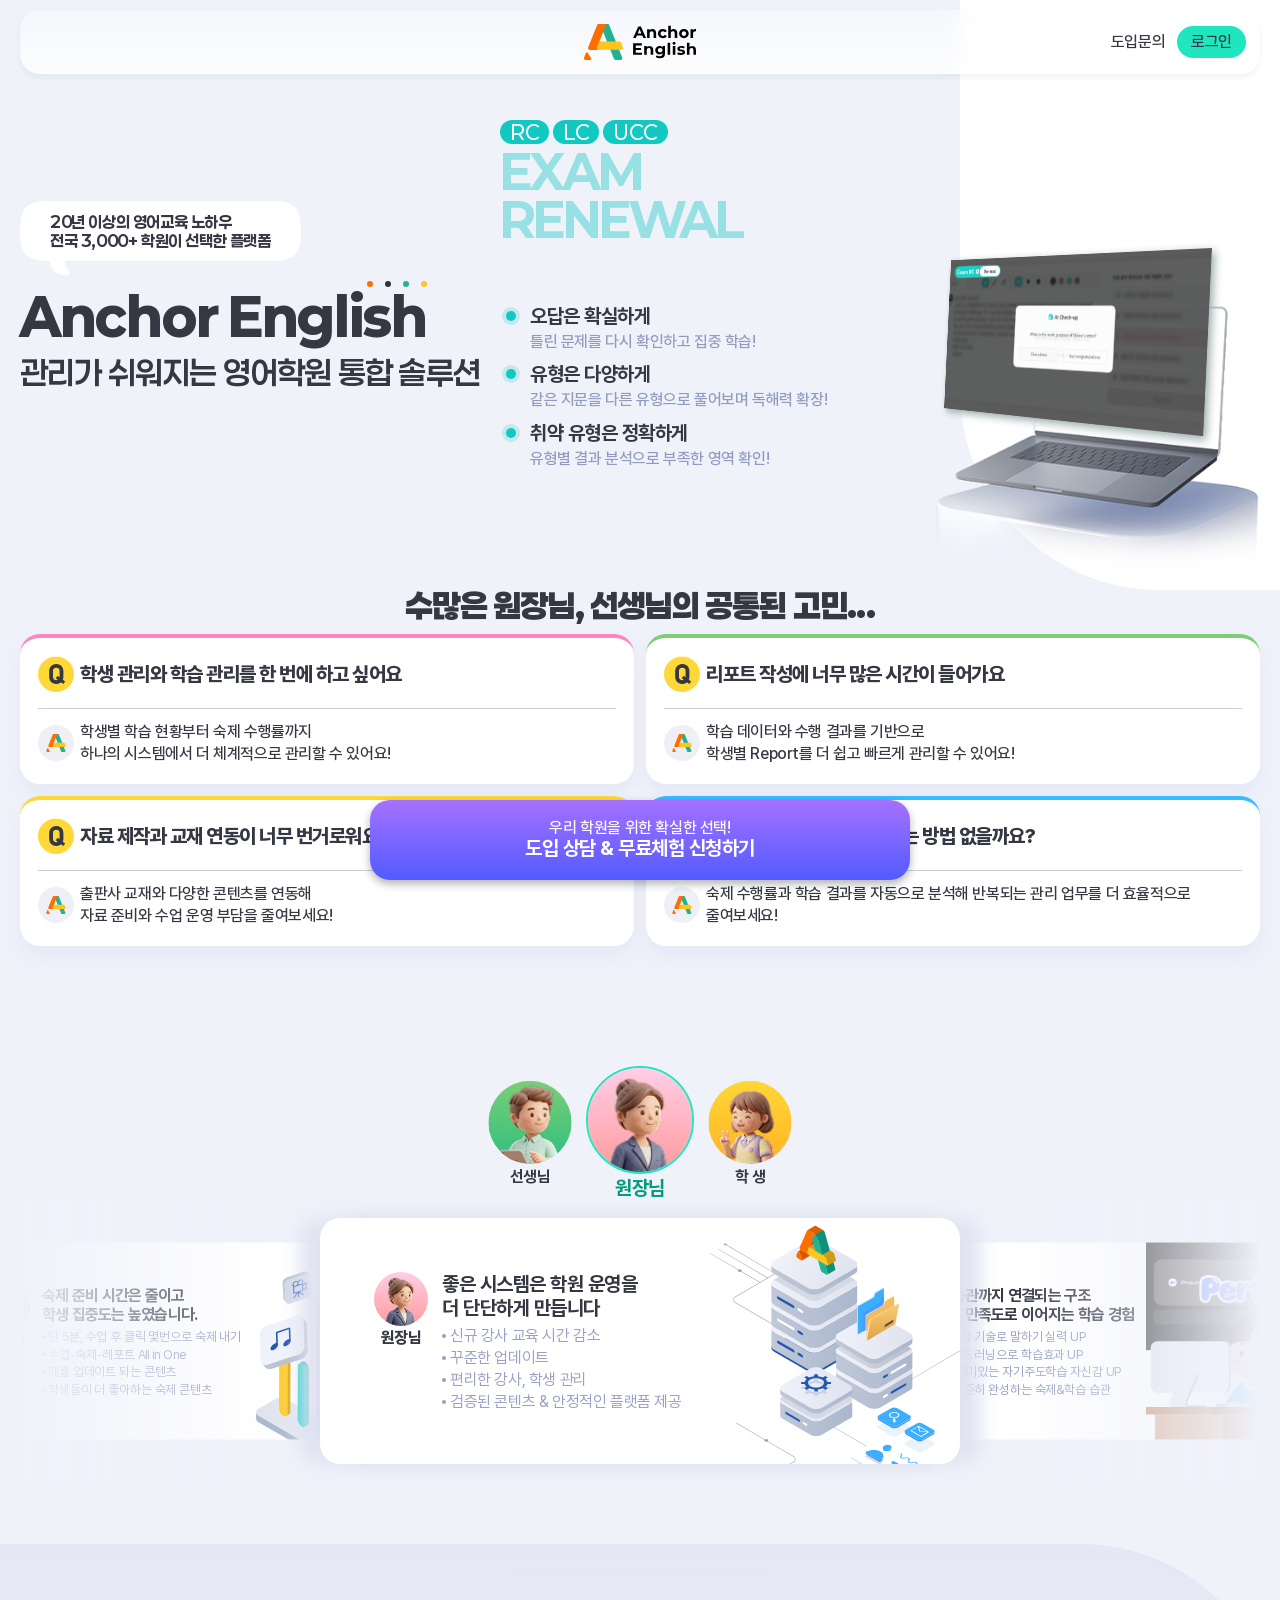
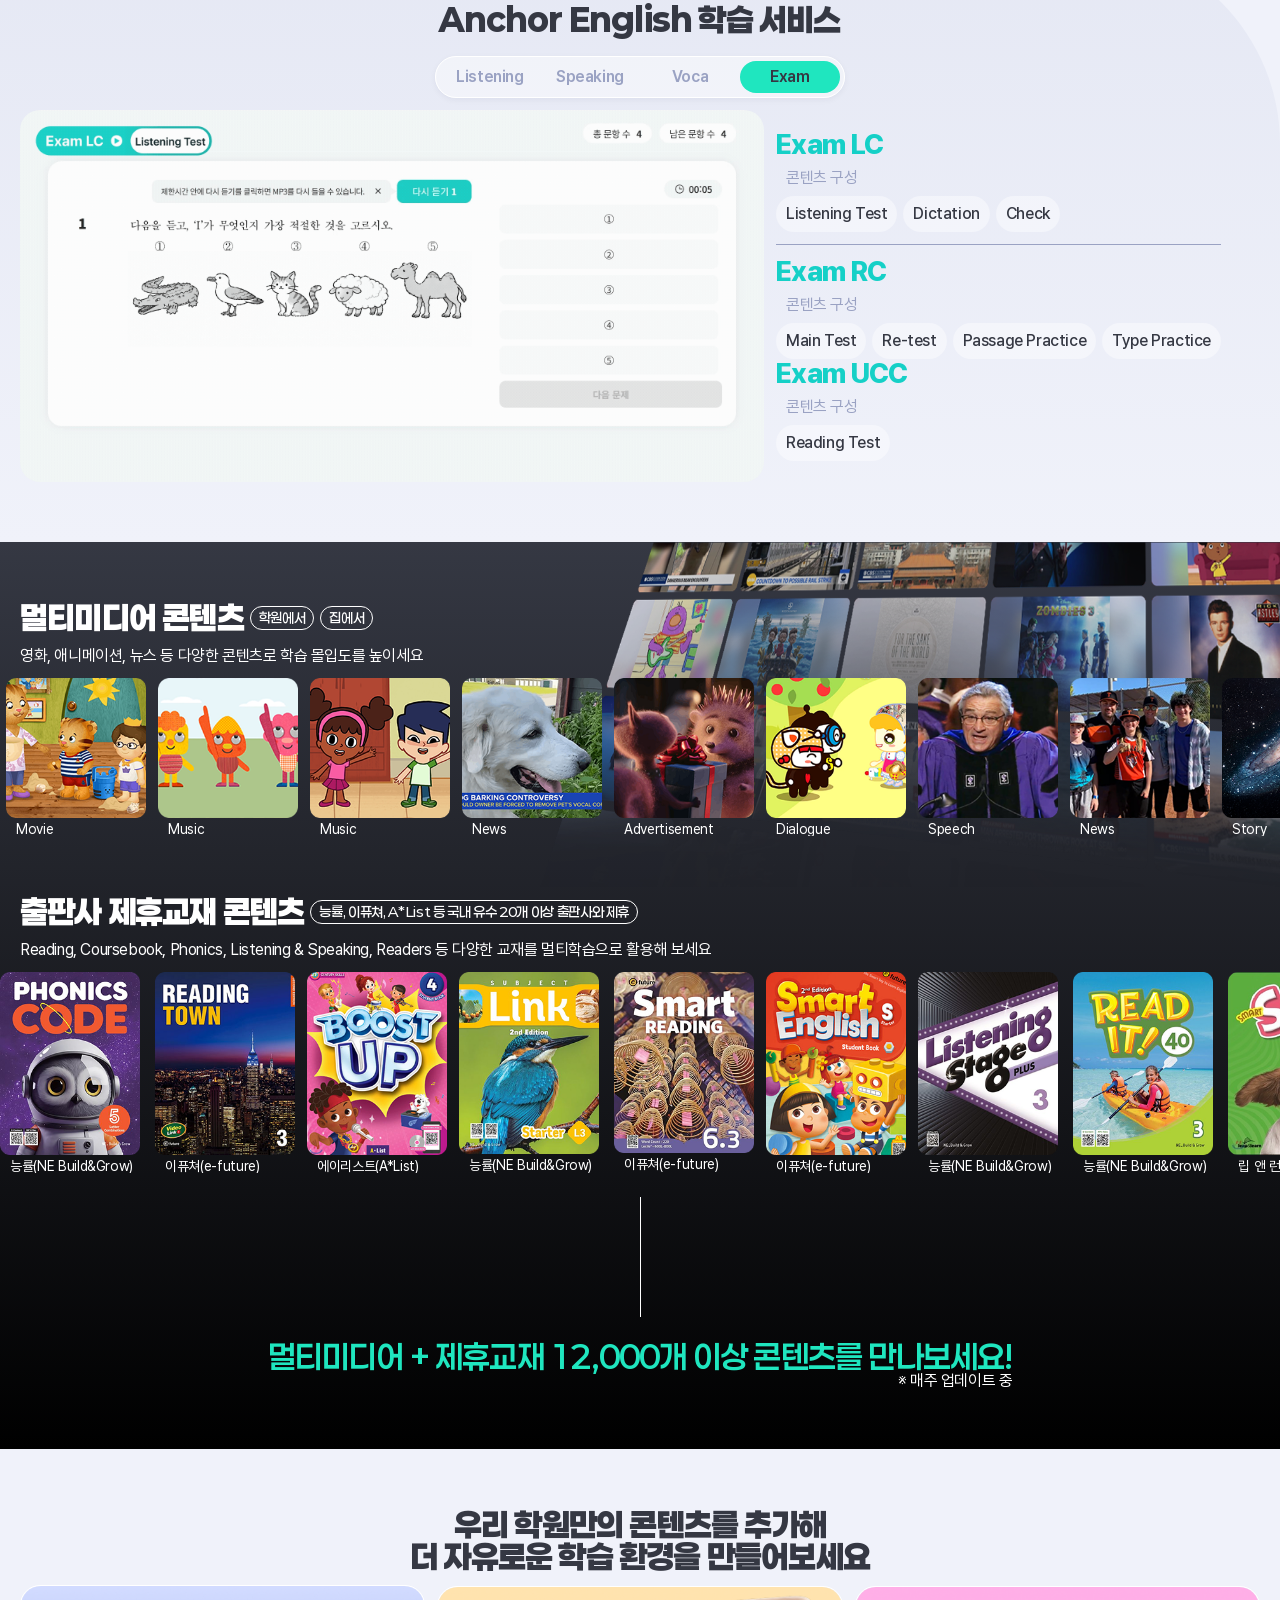
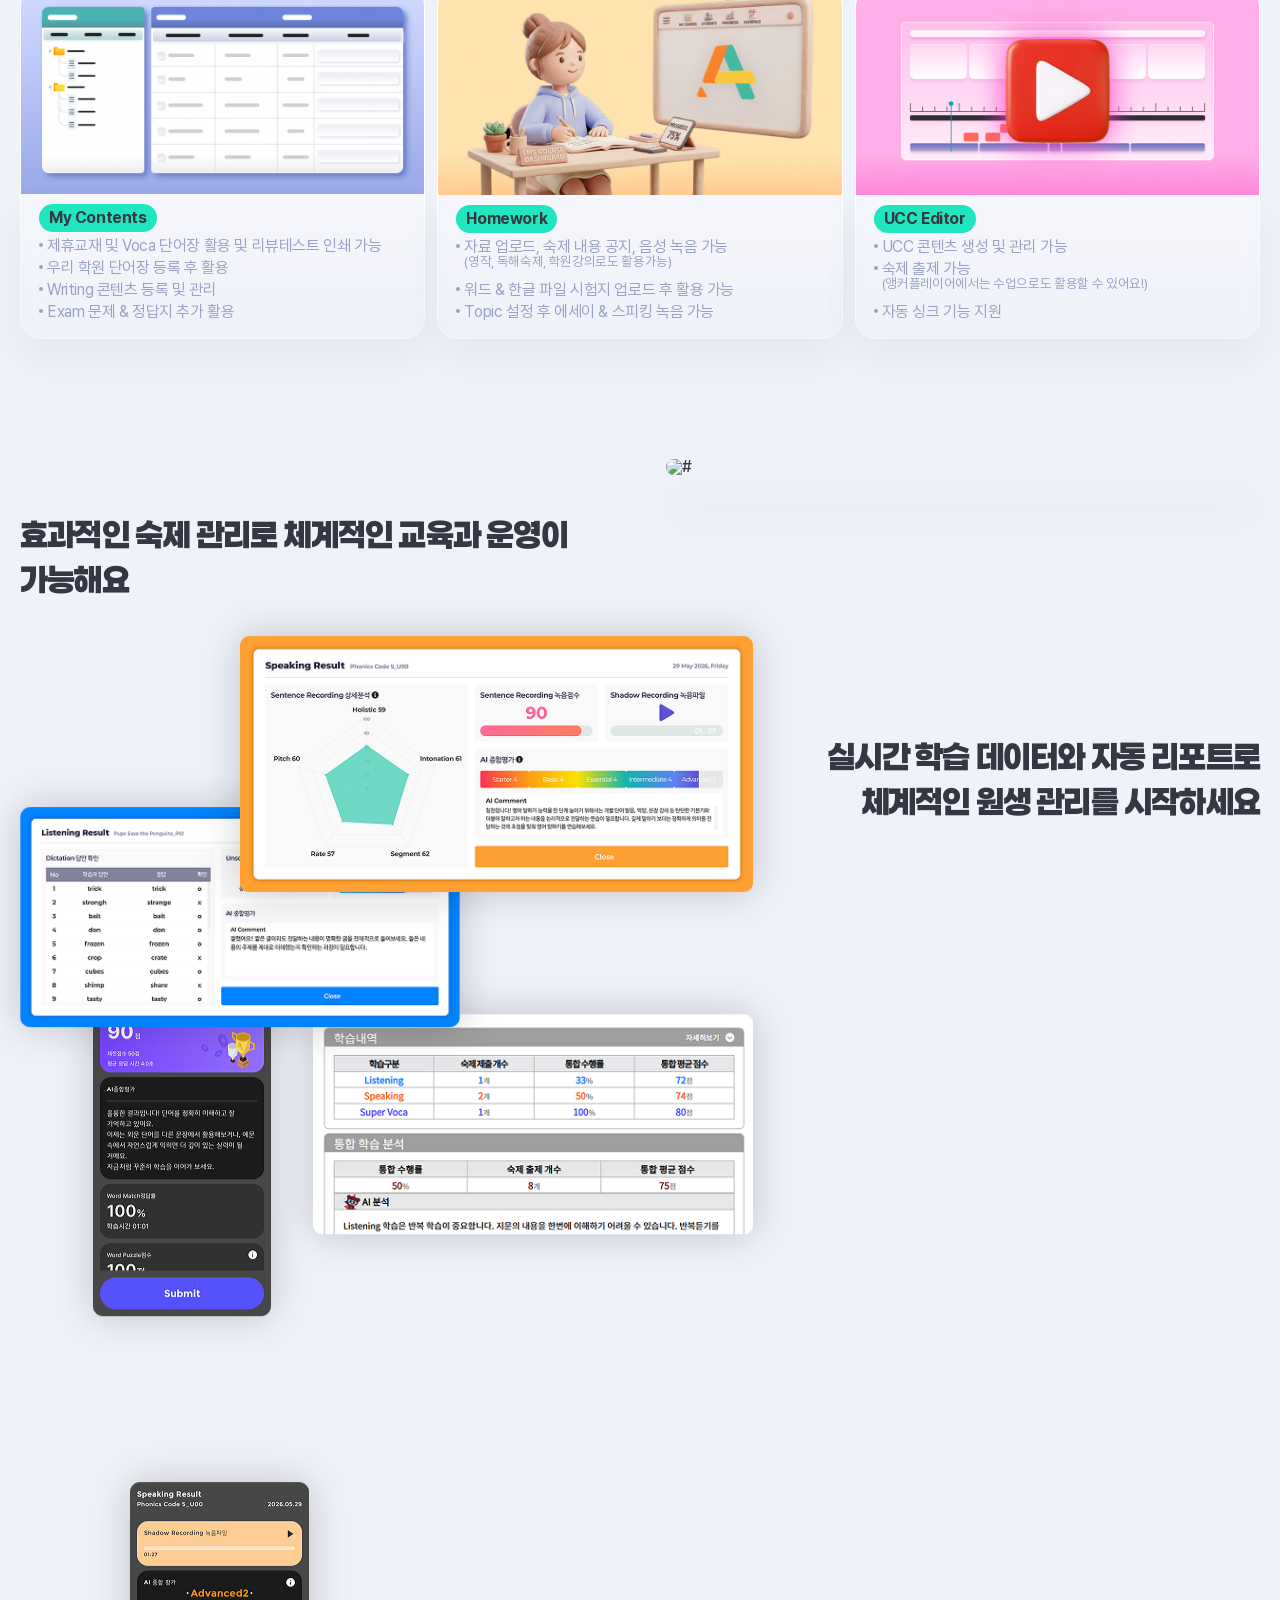
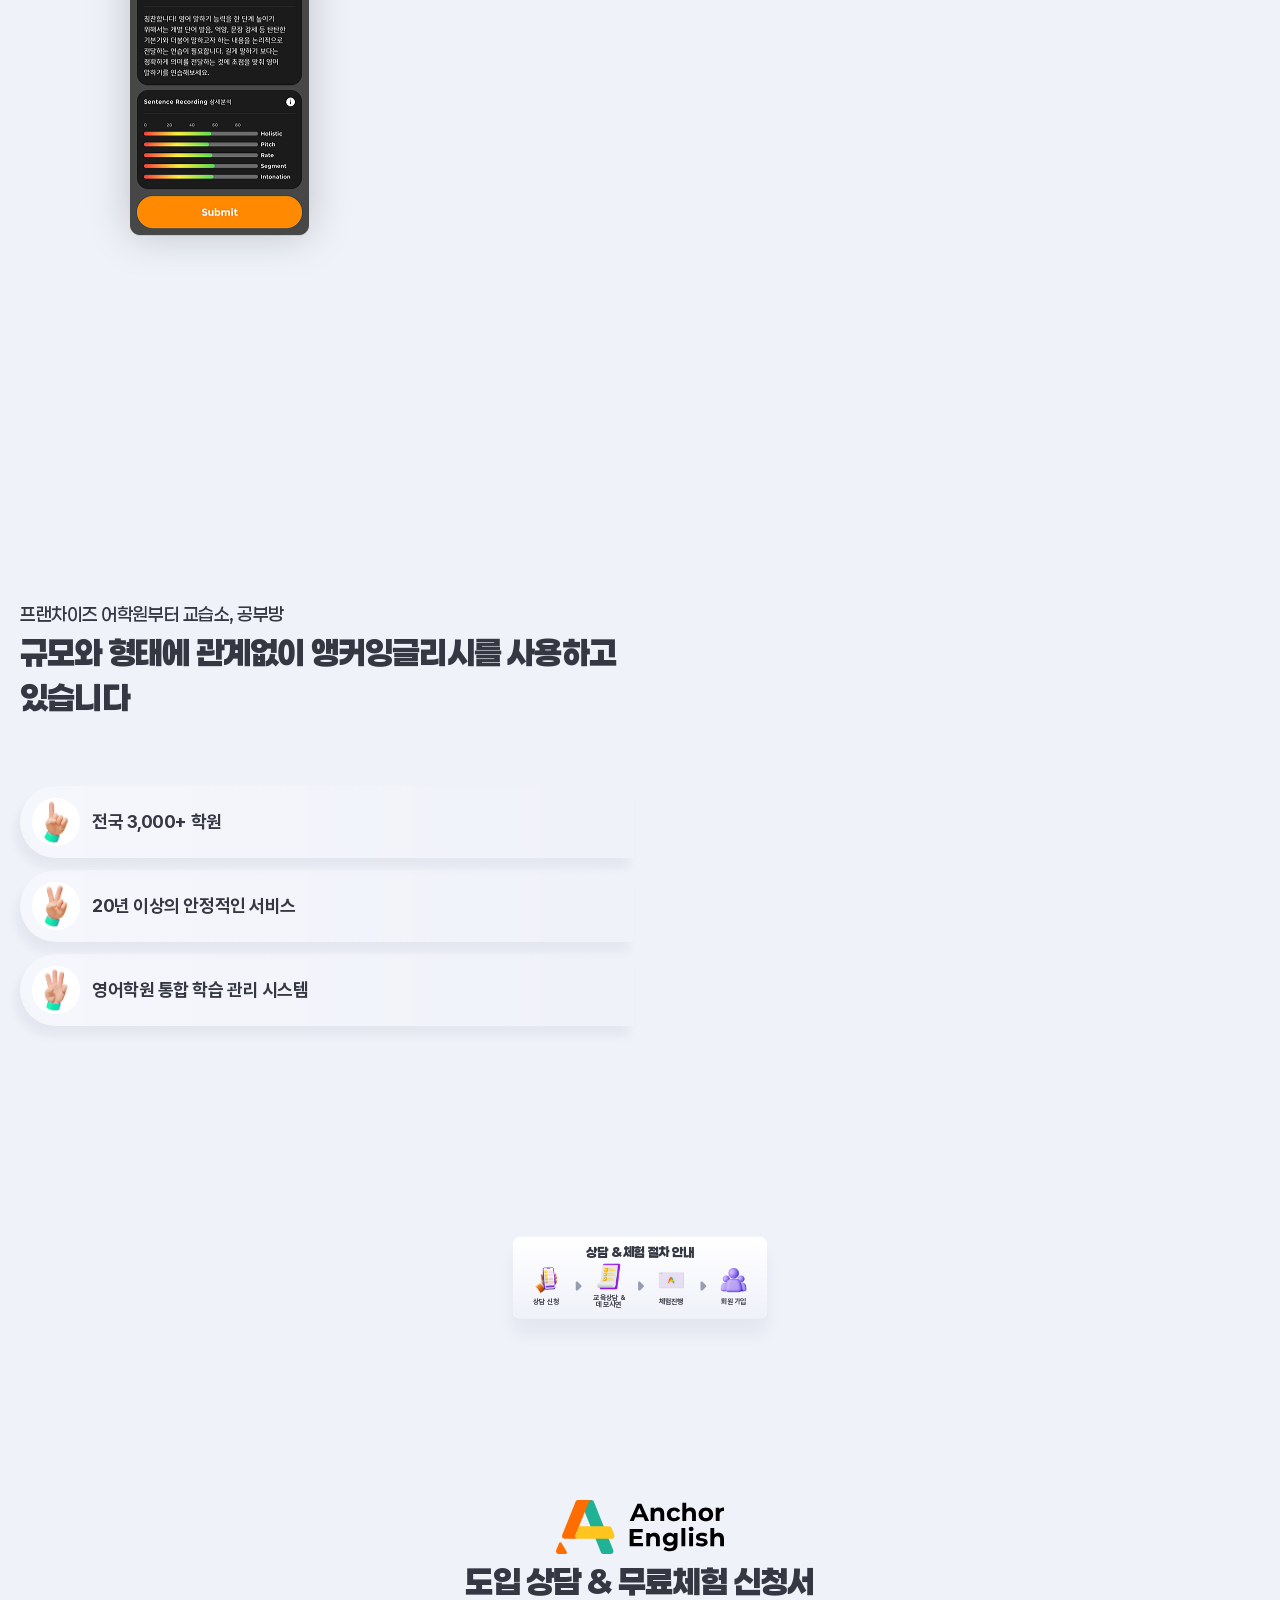
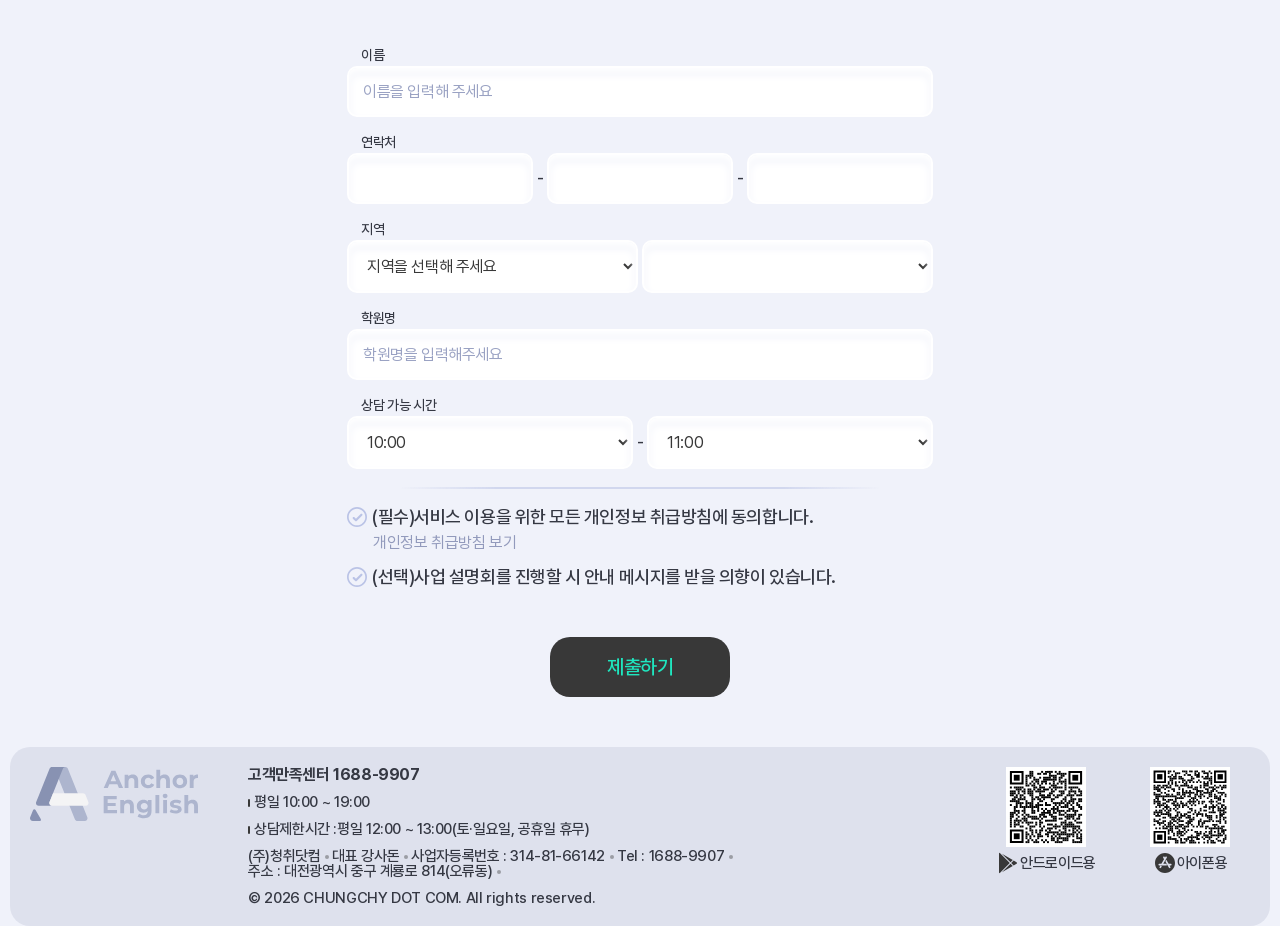
==== commit 86ddfc06: "exam 오픈 후" ====
--- a/index.html
+++ b/index.html
@@ -2,888 +2,941 @@
 <html lang="ko">
 
 <head>
-    <meta charset="UTF-8">
-    <meta name="viewport" content="width=device-width, initial-scale=1.0">
-    <title>관리가 쉬워지는 영어학원 통합 솔루션! 앵커잉글리시</title>
-    <meta name="description" content="원장님이 선택한 1등 영어 프로그램, 지금 무료로 경험해보세요.">
-    <meta property="og:title" content="관리가 쉬워지는 영어학원 통합 솔루션! 앵커잉글리시">
-    <meta property="og:description" content="원장님이 선택한 1등 영어 프로그램, 지금 무료로 경험해보세요.">
-    <meta property="og:image" content="./public/resource/images/landing/meda-thumb.png">
-    <meta property="og:image:width" content="1200">
-    <meta property="og:image:height" content="630">
-    <meta property="url" content="https://www.elsd.co.kr">
-    <meta property="og:url" content="https://www.elsd.co.kr">
-    <meta name="robots" content="index,follow">
+  <meta charset="UTF-8">
+  <meta name="viewport" content="width=device-width, initial-scale=1.0">
+  <title>관리가 쉬워지는 영어학원 통합 솔루션! 앵커잉글리시</title>
+  <meta name="description" content="원장님이 선택한 1등 영어 프로그램, 지금 무료로 경험해보세요.">
+  <meta property="og:title" content="관리가 쉬워지는 영어학원 통합 솔루션! 앵커잉글리시">
+  <meta property="og:description" content="원장님이 선택한 1등 영어 프로그램, 지금 무료로 경험해보세요.">
+  <meta property="og:image" content="/public/resource/images/landing/meda-thumb.png">
+  <meta property="og:image:width" content="1200">
+  <meta property="og:image:height" content="630">
+  <meta property="url" content="https://www.elsd.co.kr">
+  <meta property="og:url" content="https://www.elsd.co.kr">
+  <meta name="robots" content="index,follow">
 
-    <link rel="canonical" href="https://www.anchorenglish.co.kr/landing/landing">
-    <link rel="icon" href="./public/resource/images/common/favicon.ico" type="image/x-icon">
-    <link rel="stylesheet" href="./public/resource/css/common/swiper.min.css">
-    <link rel="stylesheet" href="./public/resource/css/common/style.css">
+  <link rel="canonical" href="https://www.anchorenglish.co.kr/landing/landing">
+  <link rel="icon" href="/public/resource/images/common/favicon.ico" type="image/x-icon">
+  <link rel="stylesheet" href="/public/resource/css/common/swiper.min.css">
+  <link rel="stylesheet" href="/public/resource/css/common/style.css">
 
-    <script src="./public/resource/js/jquery-3.3.1.min.js"></script>
-    <script src="./public/resource/js/swiper.min.js"></script>
-    <script src="./public/resource/js/style.js"></script>
+  <script src="/public/resource/js/jquery-3.3.1.min.js"></script>
+  <script src="/public/resource/js/swiper.min.js"></script>
+  <script src="/public/resource/js/style.js"></script>
 </head>
 
 <body>
-    <div class="wrap">
-        <header>
-            <h1>
-                <a href="https://www.elsd.co.kr/member/login">
-                    <img loading="lazy" src="./public/resource/images/logo.svg" alt="앵커잉글리시">
-                </a>
-            </h1>
-            <ul class="flex utill">
-                <li>
-                    <a class="goBt" href="#application">
-                        <span>도입문의</span>
-                    </a>
-                </li>
-                <li>
-                    <a href="https://www.elsd.co.kr/member/login" class="flex">
-                        <span>로그인</span>
-                    </a>
-                </li>
+  <div class="wrap">
+    <header>
+      <h1>
+        <a href="https://www.elsd.co.kr/member/login">
+          <img loading="lazy" src="/public/resource/images/logo.svg" alt="앵커잉글리시">
+        </a>
+      </h1>
+      <ul class="flex utill">
+        <li>
+          <a class="goBt" href="#application">
+            <span>도입문의</span>
+          </a>
+        </li>
+        <li>
+          <a href="https://www.elsd.co.kr/member/login" class="flex">
+            <span>로그인</span>
+          </a>
+        </li>
+      </ul>
+    </header>
+    <section class="section section01 act">
+      <div class="con">
+        <div class="flex inner">
+          <div>
+            <div class="flex bubble">
+              <img loading="lazy" src="/public/resource/images/landing/section01-bubbleSide.svg" alt="#">
+              <span>20년 이상의 영어교육 노하우<br>전국 3,000+ 학원이 선택한 플랫폼</span>
+              <img loading="lazy" src="/public/resource/images/landing/section01-bubbleSide.svg" alt="#">
+            </div>
+            <h2 class="title">
+              <div>
+                <div class="flex ball-wrap">
+                  <span></span>
+                  <span></span>
+                  <span></span>
+                  <span></span>
+                </div>
+                <p>Anchor English</p>
+              </div>
+              <p>관리가 쉬워지는 영어학원 통합 솔루션</p>
+            </h2>
+          </div>
+          <div class="exam-wrap open">
+            <div class="hero-exam-area">
+              <div class="hero-exam">
+                <div class="hero-exam-tags">
+                  <span>RC</span>
+                  <span>LC</span>
+                  <span>UCC</span>
+                </div>
+                <p>EXAM<br>RENEWAL</p>
+              </div>
+            </div>
+            <div class="img-wrap">
+              <img src="./public/resource/images/landing/section01-examLaptop.png" alt="#">
+              <div class="screen">
+                <img src="./public/resource/images/landing/section01-examPage.gif" alt="#">
+              </div>
+            </div>
+            <div class="text-wrap">
+              <dl>
+                <dt>오답은 확실하게</dt>
+                <dd>틀린 문제를 다시 확인하고 집중 학습!</dd>
+              </dl>
+              <dl>
+                <dt>유형은 다양하게</dt>
+                <dd>같은 지문을 다른 유형으로 풀어보며 독해력 확장!</dd>
+              </dl>
+              <dl>
+                <dt>취약 유형은 정확하게</dt>
+                <dd>유형별 결과 분석으로 부족한 영역 확인!</dd>
+              </dl>
+            </div>
+          </div>
+          <!-- <div class="exam-wrap">
+            <div class="hero-exam-area">
+              <div class="hero-exam">
+                <div class="hero-exam-tags">
+                  <span>RC</span>
+                  <span>LC</span>
+                  <span>UCC</span>
+                </div>
+                <p>EXAM RENEWAL</p>
+              </div>
+            </div>
+            <div class="hero-date-window" aria-hidden="true">
+              <div class="hero-date-track">
+                <div class="hero-date-strip">
+                  <img src="/public/resource/images/landing/section01-date.png" alt="">
+                  <img src="/public/resource/images/landing/section01-date.png" alt="">
+                </div>
+              </div>
+            </div>
+            <img class="hero-notebook" src="/public/resource/images/landing/section01-notebook.png"
+              alt="잠금 화면이 표시된 노트북, COMING SOON">
+          </div> -->
+          <!-- <div class="img-wrap">
+            <div class="rel">
+              <img loading="lazy" class="abs" src="/public/resource/images/landing/section01-image01.png" alt="#">
+              <img loading="lazy" src="/public/resource/images/landing/section01-image02.png" alt="#">
+            </div>
+            <div class="deco">
+              <span>멀티미디어</span>
+              <span>학급관리</span>
+              <span>학습관리</span>
+              <span class="pill-white">학원 콘텐츠</span>
+              <span>숙제관리</span>
+              <span class="pill-white">출판사 제휴교재</span>
+              <span class="pill-white">성적표</span>
+              <img loading="lazy" src="/public/resource/images/landing/section01-deco01.png" alt="#">
+              <img loading="lazy" src="/public/resource/images/landing/section01-deco02.png" alt="#">
+              <img loading="lazy" src="/public/resource/images/landing/section01-deco03.png" alt="#">
+              <img loading="lazy" src="/public/resource/images/landing/section01-deco04.png" alt="#">
+              <img loading="lazy" src="/public/resource/images/landing/section01-deco06.png" alt="#" class="bg-color">
+              <img loading="lazy" src="/public/resource/images/landing/section01-deco07.png" alt="#">
+            </div>
+          </div> -->
+        </div>
+      </div>
+    </section>
+    <section class="section section02">
+      <div class="con">
+        <h3 class="title">
+          <p>수많은 원장님, 선생님의 공통된 고민...</p>
+        </h3>
+        <ul class="flex">
+          <li style="border-top: 4px solid #FF84C4">
+            <div class="flex q">
+              <img loading="lazy" src="/public/resource/images/landing/section02-q.svg" alt="#">
+              <p>학생 관리와 학습 관리를 한 번에 하고 싶어요</p>
+            </div>
+            <div class="flex a">
+              <img loading="lazy" src="/public/resource/images/landing/section02-a.svg" alt="#">
+              <p>학생별 학습 현황부터 숙제 수행률까지<br> 하나의 시스템에서 더 체계적으로 관리할 수 있어요!</p>
+            </div>
+          </li>
+          <li style="border-top: 4px solid #7ACE76">
+            <div class="flex q">
+              <img loading="lazy" src="/public/resource/images/landing/section02-q.svg" alt="#">
+              <p>리포트 작성에 너무 많은 시간이 들어가요</p>
+            </div>
+            <div class="flex a">
+              <img loading="lazy" src="/public/resource/images/landing/section02-a.svg" alt="#">
+              <p>학습 데이터와 수행 결과를 기반으로<br> 학생별 Report를 더 쉽고 빠르게 관리할 수 있어요!</p>
+            </div>
+          </li>
+          <li style="border-top: 4px solid #FFD736">
+            <div class="flex q">
+              <img loading="lazy" src="/public/resource/images/landing/section02-q.svg" alt="#">
+              <p>자료 제작과 교재 연동이 너무 번거로워요</p>
+            </div>
+            <div class="flex a">
+              <img loading="lazy" src="/public/resource/images/landing/section02-a.svg" alt="#">
+              <p>출판사 교재와 다양한 콘텐츠를 연동해<br> 자료 준비와 수업 운영 부담을 줄여보세요!</p>
+            </div>
+          </li>
+          <li style="border-top: 4px solid #36BCFF">
+            <div class="flex q">
+              <img loading="lazy" src="/public/resource/images/landing/section02-q.svg" alt="#">
+              <p>성적 & 숙제 검사 알아서 되는 방법 없을까요?</p>
+            </div>
+            <div class="flex a">
+              <img loading="lazy" src="/public/resource/images/landing/section02-a.svg" alt="#">
+              <p>숙제 수행률과 학습 결과를 자동으로 분석해 반복되는 관리 업무를 더 효율적으로 줄여보세요!</p>
+            </div>
+          </li>
+        </ul>
+      </div>
+    </section>
+    <section class="section section03">
+      <div class="con">
+        <div class="flex pagination">
+          <div class="swiper-button-next"></div>
+          <ul>
+            <li>
+              <button type="button" class="btn btn-slide">
+                <img loading="lazy" src="/public/resource/images/landing/section03-chara03.png" alt="#">
+                <p>선생님</p>
+              </button>
+            </li>
+            <li>
+              <button type="button" class="btn btn-slide act">
+                <img loading="lazy" src="/public/resource/images/landing/section03-chara01.png" alt="#">
+                <p>원장님</p>
+              </button>
+            </li>
+            <li>
+              <button type="button" class="btn btn-slide">
+                <img loading="lazy" src="/public/resource/images/landing/section03-chara02.png" alt="#">
+                <p>학 생</p>
+              </button>
+            </li>
+          </ul>
+          <div class="swiper-button-prev"></div>
+        </div>
+        <div class="swiper mySwiper">
+          <div class="swiper-wrapper">
+            <div class="swiper-slide">
+              <div class="flex">
+                <div class="thumb">
+                  <img loading="lazy" src="/public/resource/images/landing/section03-chara03.png" alt="#">
+                  <p>선생님</p>
+                </div>
+                <div class="text">
+                  <p class="title">숙제 준비 시간은 줄이고 <br>학생 집중도는 높였습니다.</p>
+                  <ul>
+                    <li>단 5분, 수업 후 클릭 몇번으로 숙제 내기</li>
+                    <li>수업-숙제-레포트 All in One</li>
+                    <li>매월 업데이트 되는 콘텐츠</li>
+                    <li>학생들이 더 좋아하는 숙제 콘텐츠</li>
+                  </ul>
+                </div>
+                <div class="abs">
+                  <img loading="lazy" src="/public/resource/images/landing/section03-sliderImg03.svg" alt="#">
+                </div>
+              </div>
+            </div>
+            <div class="swiper-slide">
+              <div class="flex">
+                <div class="thumb">
+                  <img loading="lazy" src="/public/resource/images/landing/section03-chara01.png" alt="#">
+                  <p>원장님</p>
+                </div>
+                <div class="text">
+                  <p class="title">좋은 시스템은 학원 운영을 <br>더 단단하게 만듭니다</p>
+                  <ul>
+                    <li>신규 강사 교육 시간 감소</li>
+                    <li>꾸준한 업데이트</li>
+                    <li>편리한 강사, 학생 관리</li>
+                    <li>검증된 콘텐츠 &amp; 안정적인 플랫폼 제공</li>
+                  </ul>
+                </div>
+                <div class="abs">
+                  <img loading="lazy" src="/public/resource/images/landing/section03-sliderImg01.svg" alt="#">
+                </div>
+              </div>
+            </div>
+            <div class="swiper-slide">
+              <div class="flex">
+                <div class="thumb">
+                  <img loading="lazy" src="/public/resource/images/landing/section03-chara02.png" alt="#">
+                  <p>학 생</p>
+                </div>
+                <div class="text">
+                  <p class="title">학습 습관까지 연결되는 구조 <br>학부모 만족도로 이어지는 학습 경험</p>
+                  <ul>
+                    <li>음성인식 기술로 말하기 실력 UP</li>
+                    <li>블렌디드 러닝으로 학습효과 UP</li>
+                    <li>쉽고, 재미있는 자기주도학습 자신감 UP</li>
+                    <li>매일 꾸준히 완성하는 숙제&학습 습관</li>
+                  </ul>
+                </div>
+                <div class="abs">
+                  <img loading="lazy" src="/public/resource/images/landing/section03-sliderImg02.svg" alt="#">
+                </div>
+              </div>
+            </div>
+          </div>
+          <div class="swiper-button-next"></div>
+          <div class="swiper-button-prev"></div>
+          <div class="swiper-pagination"></div>
+        </div>
+      </div>
+    </section>
+    <section class="section section04">
+      <div class="con">
+        <h3 class="title">
+          <p>Anchor English 학습 서비스</p>
+        </h3>
+        <ul class="flex tab">
+          <li>
+            <button class="btn">
+              <span>Listening</span>
+            </button>
+          </li>
+          <li>
+            <button class="btn">
+              <span>Speaking</span>
+            </button>
+          </li>
+          <li>
+            <button class="btn">
+              <span>Voca</span>
+            </button>
+          </li>
+          <li>
+            <button class="btn act">
+              <span>Exam</span>
+            </button>
+          </li>
+        </ul>
+        <div class="tab-contents">
+          <div class="flex tab-item">
+            <video controls src="/public/resource/images/landing/secetion04-listening.mp4"></video>
+            <div class="text">
+              <p style="color: #2F98FF">Listening Training</p>
+              <dl>
+                <dt>콘텐츠 구성</dt>
+                <dd>
+                  <ul class="flex">
+                    <li>Pre Listening</li>
+                    <li>Unscramble</li>
+                    <li>Dictation</li>
+                    <li>Check</li>
+                  </ul>
+                </dd>
+              </dl>
+            </div>
+          </div>
+          <div class="flex tab-item">
+            <video controls src="/public/resource/images/landing/secetion04-speaking.mp4"></video>
+            <div class="text">
+              <p style="color: #FF782F">Speaking Training</p>
+              <dl>
+                <dt>콘텐츠 구성</dt>
+                <dd>
+                  <ul class="flex">
+                    <li>Pre Listening</li>
+                    <li>Sentence Recording</li>
+                    <li>Shadow Recording</li>
+                  </ul>
+                </dd>
+              </dl>
+            </div>
+          </div>
+          <div class="flex tab-item">
+            <video controls src="/public/resource/images/landing/secetion04-voca.mp4"></video>
+            <div>
+              <div class="text">
+                <p style="color: #A15DFF">Super Voca</p>
+                <dl>
+                  <dt>콘텐츠 구성</dt>
+                  <dd>
+                    <ul class="flex">
+                      <li>Review Test</li>
+                      <li>Preview</li>
+                      <li>Memory Flip</li>
+                      <li>Word Match</li>
+                      <li>Word Puzzle</li>
+                      <li>Speaking Voca</li>
+                      <li>Voca Test</li>
+                      <li>Definition Test</li>
+                    </ul>
+                  </dd>
+                </dl>
+              </div>
+              <div class="text">
+                <p style="color: #A15DFF">VOCA</p>
+                <dl>
+                  <dt>콘텐츠 구성</dt>
+                  <dd>
+                    <ul class="flex">
+                      <li>Word Presentation</li>
+                      <li>Word Check</li>
+                      <li>Word Typing</li>
+                      <li>Word Test</li>
+                      <li>Word Retyping</li>
+                    </ul>
+                  </dd>
+                </dl>
+              </div>
+            </div>
+          </div>
+          <div class="flex tab-item act">
+            <img src="./public/resource/images/landing/secetion04-exam.gif" alt="">
+            <div>
+              <div class="text">
+                <p style="color: #15D0C7">Exam LC</p>
+                <dl>
+                  <dt>콘텐츠 구성</dt>
+                  <dd>
+                    <ul class="flex">
+                      <li>Listening Test</li>
+                      <li>Dictation</li>
+                      <li>Check</li>
+                    </ul>
+                  </dd>
+                </dl>
+              </div>
+              <div class="text">
+                <p style="color: #15D0C7">Exam RC</p>
+                <dl>
+                  <dt>콘텐츠 구성</dt>
+                  <dd>
+                    <ul class="flex">
+                      <li>Main Test</li>
+                      <li>Re-test</li>
+                      <li>Passage Practice</li>
+                      <li>Type Practice</li>
+                    </ul>
+                  </dd>
+                </dl>
+              </div>
+              <div class="text">
+                <p style="color: #15D0C7">Exam UCC</p>
+                <dl>
+                  <dt>콘텐츠 구성</dt>
+                  <dd>
+                    <ul class="flex">
+                      <li>Reading Test</li>
+                    </ul>
+                  </dd>
+                </dl>
+              </div>
+            </div>
+          </div>
+        </div>
+      </div>
+    </section>
+    <section class="section section05">
+      <div>
+        <div class="con">
+          <h3 class="title flex">
+            <p>멀티미디어 콘텐츠</p>
+            <div class="flex caption">
+              <span>학원에서</span>
+              <span>집에서</span>
+            </div>
+          </h3>
+          <p class="alert">영화, 애니메이션, 뉴스 등 다양한 콘텐츠로 학습 몰입도를 높이세요</p>
+        </div>
+        <div class="rolling-wrap">
+          <div class="inner">
+            <div class="item">
+              <img loading="lazy" src="/public/resource/images/landing/section05-slide-01-01.png" alt="#">
+              <p>Movie</p>
+            </div>
+            <div class="item">
+              <img loading="lazy" src="/public/resource/images/landing/section05-slide-01-02.png" alt="#">
+              <p>Music</p>
+            </div>
+            <div class="item">
+              <img loading="lazy" src="/public/resource/images/landing/section05-slide-01-03.png" alt="#">
+              <p>Music</p>
+            </div>
+            <div class="item">
+              <img loading="lazy" src="/public/resource/images/landing/section05-slide-01-04.png" alt="#">
+              <p>News</p>
+            </div>
+            <div class="item">
+              <img loading="lazy" src="/public/resource/images/landing/section05-slide-01-05.png" alt="#">
+              <p>Advertisement</p>
+            </div>
+            <div class="item">
+              <img loading="lazy" src="/public/resource/images/landing/section05-slide-01-06.png" alt="#">
+              <p>Dialogue</p>
+            </div>
+            <div class="item">
+              <img loading="lazy" src="/public/resource/images/landing/section05-slide-01-07.png" alt="#">
+              <p>Speech</p>
+            </div>
+            <div class="item">
+              <img loading="lazy" src="/public/resource/images/landing/section05-slide-01-08.png" alt="#">
+              <p>News</p>
+            </div>
+            <div class="item">
+              <img loading="lazy" src="/public/resource/images/landing/section05-slide-01-09.png" alt="#">
+              <p>Story</p>
+            </div>
+            <div class="item">
+              <img loading="lazy" src="/public/resource/images/landing/section05-slide-01-10.png" alt="#">
+              <p>Animation</p>
+            </div>
+          </div>
+        </div>
+      </div>
+      <div>
+        <div class="con">
+          <h3 class="title flex">
+            <p>출판사 제휴교재 콘텐츠</p>
+            <div class="flex caption">
+              <span>능률, 이퓨쳐, A*List 등 국내 유수 20개 이상 출판사와 제휴</span>
+            </div>
+          </h3>
+          <p class="alert">Reading, Coursebook, Phonics, Listening & Speaking, Readers 등 다양한 교재를 멀티학습으로 활용해
+            보세요
+          </p>
+        </div>
+        <div class="rolling-wrap">
+          <div class="inner">
+            <div class="item">
+              <img loading="lazy" src="/public/resource/images/landing/section05-slide-02-01.png" alt="#">
+              <p>능률(NE Build&Grow)</p>
+            </div>
+            <div class="item">
+              <img loading="lazy" src="/public/resource/images/landing/section05-slide-02-02.png" alt="#">
+              <p>이퓨쳐(e-future)</p>
+            </div>
+            <div class="item">
+              <img loading="lazy" src="/public/resource/images/landing/section05-slide-02-03.png" alt="#">
+              <p>에이리스트(A*List)</p>
+            </div>
+            <div class="item">
+              <img loading="lazy" src="/public/resource/images/landing/section05-slide-02-04.png" alt="#">
+              <p>능률(NE Build&Grow)</p>
+            </div>
+            <div class="item">
+              <img loading="lazy" src="/public/resource/images/landing/section05-slide-02-05.png" alt="#">
+              <p>이퓨쳐(e-future)</p>
+            </div>
+            <div class="item">
+              <img loading="lazy" src="/public/resource/images/landing/section05-slide-02-06.png" alt="#">
+              <p>이퓨쳐(e-future)</p>
+            </div>
+            <div class="item">
+              <img loading="lazy" src="/public/resource/images/landing/section05-slide-02-07.png" alt="#">
+              <p>능률(NE Build&Grow)</p>
+            </div>
+            <div class="item">
+              <img loading="lazy" src="/public/resource/images/landing/section05-slide-02-08.png" alt="#">
+              <p>능률(NE Build&Grow)</p>
+            </div>
+            <div class="item">
+              <img loading="lazy" src="/public/resource/images/landing/section05-slide-02-09.png" alt="#">
+              <p>립 앤 런</p>
+            </div>
+            <div class="item">
+              <img loading="lazy" src="/public/resource/images/landing/section05-slide-02-10.png" alt="#">
+              <p>러닝터틀</p>
+            </div>
+            <div class="item">
+              <img loading="lazy" src="/public/resource/images/landing/section05-slide-02-11.png" alt="#">
+              <p>맥밀란</p>
+            </div>
+          </div>
+        </div>
+      </div>
+      <div class="con">
+        <p>멀티미디어 + 제휴교재 12,000개 이상 콘텐츠를 만나보세요!
+          <span>※ 매주 업데이트 중</span>
+        </p>
+      </div>
+    </section>
+    <section class="section section06">
+      <div class="con">
+        <h3 class="title">
+          <p>우리 학원만의 콘텐츠를 추가해<br>더 자유로운 학습 환경을 만들어보세요</p>
+        </h3>
+        <ul class="flex">
+          <li>
+            <div class="thumb">
+              <img loading="lazy" src="/public/resource/images/landing/section06-list01.png" alt="#">
+            </div>
+            <div class="text">
+              <span class="tag">My Contents</span>
+              <ul>
+                <li>제휴교재 및 Voca 단어장 활용 및 리뷰테스트 인쇄 가능</li>
+                <li>우리 학원 단어장 등록 후 활용</li>
+                <li>Writing 콘텐츠 등록 및 관리</li>
+                <li>Exam 문제 & 정답지 추가 활용</li>
+              </ul>
+            </div>
+          </li>
+          <li>
+            <div class="thumb">
+              <img loading="lazy" src="/public/resource/images/landing/section06-list02.png" alt="#">
+            </div>
+            <div class="text">
+              <span class="tag">Homework</span>
+              <ul>
+                <li>자료 업로드, 숙제 내용 공지, 음성 녹음 가능<br><sup>(영작, 독해숙제, 학원강의로도 활용가능)</sup></li>
+                <li>워드 & 한글 파일 시험지 업로드 후 활용 가능</li>
+                <li>Topic 설정 후 에세이 & 스피킹 녹음 가능</li>
+              </ul>
+            </div>
+          </li>
+          <li>
+            <div class="thumb">
+              <img loading="lazy" src="/public/resource/images/landing/section06-list03.png" alt="#">
+            </div>
+            <div class="text">
+              <span class="tag">UCC Editor</span>
+              <ul>
+                <li>UCC 콘텐츠 생성 및 관리 가능</li>
+                <li>숙제 출제 가능<br><sup>(앵커플레이어에서는 수업으로도 활용할 수 있어요!)</sup></li>
+                <li>자동 싱크 기능 지원</li>
+              </ul>
+            </div>
+          </li>
+        </ul>
+      </div>
+    </section>
+    <section class="section section07">
+      <div class="con">
+        <div class="flex">
+          <h3 class="title">
+            <p>효과적인 숙제 관리로 체계적인 교육과 운영이 가능해요</p>
+          </h3>
+          <img loading="lazy" src="/public/resource/images/landing/section07.gif" alt="#">
+        </div>
+      </div>
+    </section>
+    <section class="section section08">
+      <div class="con">
+        <div class="flex">
+          <h3 class="title">
+            <p>실시간 학습 데이터와 자동 리포트로 체계적인 원생 관리를 시작하세요</p>
+          </h3>
+          <div class="img-wrap">
+            <img loading="lazy" data-speed="1.1" src="/public/resource/images/landing/section08-img01.png"
+              alt="앵커잉글리시 스피킹학습">
+            <img loading="lazy" data-speed="1.2" src="/public/resource/images/landing/section08-img02.png"
+              alt="앵커잉글리시 리스닝학습">
+            <img loading="lazy" data-speed="1.4" src="/public/resource/images/landing/section08-img03.png"
+              alt="앵커잉글리시 리스닝학습">
+            <img loading="lazy" data-speed="1.2" src="/public/resource/images/landing/section08-img04.png"
+              alt="앵커잉글리시 리스닝학습">
+            <img loading="lazy" data-speed="1.3" src="/public/resource/images/landing/section08-img05.png"
+              alt="앵커잉글리시 리스닝학습">
+          </div>
+        </div>
+      </div>
+    </section>
+    <section class="section section09">
+      <div class="con">
+        <div class="grid">
+          <h3 class="title">
+            <span class="caption">프랜차이즈 어학원부터 교습소, 공부방</span>
+            <p>규모와 형태에 관계없이 앵커잉글리시를 사용하고 있습니다</p>
+          </h3>
+          <ul class="step-list">
+            <li>
+              <div class="thumb">
+                <img loading="lazy" src="/public/resource/images/landing/section09-step01.png" alt="스텝1">
+              </div>
+              <p>전국 3,000+ 학원</p>
+            </li>
+            <li>
+              <div class="thumb">
+                <img loading="lazy" src="/public/resource/images/landing/section09-step02.png" alt="스텝2">
+              </div>
+              <p>20년 이상의 안정적인 서비스</p>
+            </li>
+            <li>
+              <div class="thumb">
+                <img loading="lazy" src="/public/resource/images/landing/section09-step03.png" alt="스텝3">
+              </div>
+              <p>영어학원 통합 학습 관리 시스템</p>
+            </li>
+          </ul>
+          <div class="img-wrap">
+            <img loading="lazy" src="/public/resource/images/landing/section09-piece01.png" alt="#">
+            <img loading="lazy" src="/public/resource/images/landing/section09-piece02.png" alt="#">
+            <img loading="lazy" src="/public/resource/images/landing/section09-piece03.png" alt="#">
+            <img loading="lazy" src="/public/resource/images/landing/section09-piece04.png" alt="#">
+            <img loading="lazy" src="/public/resource/images/landing/section09-piece05.png" alt="#">
+            <img loading="lazy" src="/public/resource/images/landing/section09-piece06.png" alt="#">
+            <img loading="lazy" src="/public/resource/images/landing/section09-piece07.png" alt="#">
+            <img loading="lazy" src="/public/resource/images/landing/section09-piece08.png" alt="#">
+            <img loading="lazy" src="/public/resource/images/landing/section09-piece09.png" alt="#">
+            <img loading="lazy" src="/public/resource/images/landing/section09-pin.png" alt="#">
+          </div>
+        </div>
+      </div>
+    </section>
+    <section class="section section10">
+      <div class="con">
+        <h3 class="title">
+          <p>상담 & 체험 절차 안내</p>
+        </h3>
+        <ul class="flex">
+          <li>
+            <img loading="lazy" src="/public/resource/images/landing/section10-step01.png" alt="step1">
+            <p>상담 신청</p>
+          </li>
+          <li>
+            <img loading="lazy" src="/public/resource/images/landing/icn-arrow.svg" alt="#">
+          </li>
+          <li>
+            <img loading="lazy" src="/public/resource/images/landing/section10-step02.png" alt="step2">
+            <p>교육상담 & 데모시연</p>
+          </li>
+          <li>
+            <img loading="lazy" src="/public/resource/images/landing/icn-arrow.svg" alt="#">
+          </li>
+          <li>
+            <img loading="lazy" src="/public/resource/images/landing/section10-step03.png" alt="step3">
+            <p>체험진행</p>
+          </li>
+          <li>
+            <img loading="lazy" src="/public/resource/images/landing/icn-arrow.svg" alt="#">
+          </li>
+          <li>
+            <img loading="lazy" src="/public/resource/images/landing/section10-step04.png" alt="step4">
+            <p>회원가입</p>
+          </li>
+        </ul>
+      </div>
+    </section>
+    <section id="application" class="section section11">
+      <div class="con">
+        <img loading="lazy" src="/public/resource/images/logo.svg" alt="앵커잉글리시">
+        <h3 class="title">
+          <p>도입 상담 & 무료체험 신청서</p>
+        </h3>
+        <form action="">
+          <label for="name" class="name">
+            <p class="info">이름</p>
+            <input type="text" id="name" name="name" placeholder="이름을 입력해 주세요" spellcheck="false" maxlength="20">
+          </label>
+          <label for="tel" class="tel">
+            <p class="info">연락처</p>
+            <div class="flex">
+              <input type="text" name="tel" id="tel1" spellcheck="false" maxlength="3"><span class="hyphen">-</span>
+              <input type="text" name="tel" id="tel2" spellcheck="false" maxlength="4"><span class="hyphen">-</span>
+              <input type="text" name="tel" id="tel3" spellcheck="false" maxlength="4">
+            </div>
+          </label>
+          <label for="text" class="text">
+            <p class="info">지역</p>
+            <div class="flex">
+              <select name="" class="area do">
+                <option value="none" selected="" disabled="" hidden="">지역을 선택해 주세요</option>
+                <option value="seoul">서울특별시</option>
+                <option value="gwangju">광주광역시</option>
+                <option value="daejeon">대전광역시</option>
+                <option value="daegu">대구광역시</option>
+                <option value="busan">부산광역시</option>
+                <option value="sejong">세종특별자치시</option>
+                <option value="jeju">제주특별자치도</option>
+                <option value="ulsan">울산광역시</option>
+                <option value="incheon">인천광역시</option>
+                <option value="gangwon">강원도</option>
+                <option value="gyeonggi">경기도</option>
+                <option value="gyeongnam">경상남도</option>
+                <option value="gyeongbuk">경상북도</option>
+                <option value="jeonnam">전라남도</option>
+                <option value="jeonbuk">전라북도</option>
+                <option value="chungnam">충청남도</option>
+                <option value="chungbuk">충청북도</option>
+              </select>
+              <select name="" class="area city act">
+              </select>
+            </div>
+          </label>
+          <label for="text" class="text">
+            <p class="info">학원명</p>
+            <input type="text" name="schoolName" placeholder="학원명을 입력해주세요" spellcheck="false" maxlength="50">
+          </label>
+          <label for="text" class="text">
+            <p class="info">상담 가능 시간</p>
+            <div class="flex">
+              <select name="consultTimeS" class="time">
+                <option value="10:00">10:00</option>
+                <option value="11:00">11:00</option>
+                <option value="13:00">13:00</option>
+                <option value="14:00">14:00</option>
+                <option value="15:00">15:00</option>
+                <option value="16:00">16:00</option>
+                <option value="17:00">17:00</option>
+              </select>
+              <span>-</span>
+              <select name="consultTimeE" class="time">
+                <option value="11:00">11:00</option>
+                <option value="12:00">12:00</option>
+                <option value="14:00">14:00</option>
+                <option value="15:00">15:00</option>
+                <option value="16:00">16:00</option>
+                <option value="17:00">17:00</option>
+                <option value="18:00">18:00</option>
+              </select>
+
+            </div>
+          </label>
+          <div class="checkBox-wrap">
+            <label for="privacyAgree" class="check_box">
+              <input type="checkbox" name="checkbox" id="privacyAgree">
+              <div class="checkbox-img-wrap">
+                <img loading="lazy" src="/public/resource/images/landing/icn-check.svg" alt="체크하기">
+                <img loading="lazy" src="/public/resource/images/landing/icn-check+act.svg" alt="체크 해제하기">
+              </div>
+              <p class="info">(필수)서비스 이용을 위한 모든 개인정보 취급방침에 동의합니다.</p>
+            </label>
+            <button type="button" class="show_popUp">개인정보 취급방침 보기</button>
+            <label for="marketingMsg" class="check_box">
+              <input type="checkbox" name="checkbox" id="marketingMsg">
+              <div class="checkbox-img-wrap">
+                <img loading="lazy" src="/public/resource/images/landing/icn-check.svg" alt="체크하기">
+                <img loading="lazy" src="/public/resource/images/landing/icn-check+act.svg" alt="체크 해제하기">
+              </div>
+              <p class="info">(선택)사업 설명회를 진행할 시 안내 메시지를 받을 의향이 있습니다.</p>
+            </label>
+
+          </div>
+          <a href="./complete.html" class="save_application_wrap section_tit" id="submit">제출하기</a>
+        </form>
+      </div>
+    </section>
+    <footer>
+      <div class="con">
+        <div class="flex foo-info">
+          <div class="thumb">
+            <img loading="lazy" src="/public/resource/images/landing/logo-gray.svg" alt="앵커잉글리시">
+          </div>
+          <div class="text">
+            <h4><b>고객만족센터 1688-9907</b></h4>
+            <p>평일 10:00 ~ 19:00</p>
+            <p>상담제한시간 :평일 12:00 ~ 13:00(토·일요일, 공휴일 휴무)</p>
+            <ul class="flex">
+              <li>(주)청취닷컴</li>
+              <li>대표 강사돈</li>
+              <li>사업자등록번호 : 314-81-66142</li>
+              <li>Tel : 1688-9907</li>
+              <li>주소 : 대전광역시 중구 계룡로 814(오류동)</li>
             </ul>
-        </header>
-        <section class="section section01 act">
-            <div class="con">
-                <div class="flex inner">
-                    <div>
-                        <div class="flex bubble">
-                            <img loading="lazy" src="./public/resource/images/landing/section01-bubbleSide.svg" alt="#">
-                            <span>20년 이상의 영어교육 노하우<br>전국 3,000+ 학원이 선택한 플랫폼</span>
-                            <img loading="lazy" src="./public/resource/images/landing/section01-bubbleSide.svg" alt="#">
-                        </div>
-                        <h2 class="title">
-                            <div>
-                                <div class="flex ball-wrap">
-                                    <span></span>
-                                    <span></span>
-                                    <span></span>
-                                    <span></span>
-                                </div>
-                                <p>Anchor English</p>
-                            </div>
-                            <p>관리가 쉬워지는 영어학원 통합 솔루션</p>
-                        </h2>
-                    </div>
-                    <div class="img-wrap">
-                        <div class="rel">
-                            <img loading="lazy" class="abs" src="./public/resource/images/landing/section01-image01.png"
-                                alt="#">
-                            <img loading="lazy" src="./public/resource/images/landing/section01-image02.png" alt="#">
-                        </div>
-                        <div class="deco">
-                            <span>멀티미디어</span>
-                            <span>학급관리</span>
-                            <span>학습관리</span>
-                            <span class="pill-white">학원 콘텐츠</span>
-                            <span>숙제관리</span>
-                            <span class="pill-white">출판사 제휴교재</span>
-                            <span class="pill-white">성적표</span>
-                            <img loading="lazy" src="./public/resource/images/landing/section01-deco01.png" alt="#">
-                            <img loading="lazy" src="./public/resource/images/landing/section01-deco02.png" alt="#">
-                            <img loading="lazy" src="./public/resource/images/landing/section01-deco03.png" alt="#">
-                            <img loading="lazy" src="./public/resource/images/landing/section01-deco04.png" alt="#">
-                            <img loading="lazy" src="./public/resource/images/landing/section01-deco06.png" alt="#"
-                                class="bg-color">
-                            <img loading="lazy" src="./public/resource/images/landing/section01-deco07.png" alt="#">
-                        </div>
-                    </div>
-                </div>
-            </div>
-        </section>
-        <section class="section section02">
-            <div class="con">
-                <h3 class="title">
-                    <p>수많은 원장님, 선생님의 공통된 고민...</p>
-                </h3>
-                <ul class="flex">
-                    <li style="border-top: 4px solid #FF84C4">
-                        <div class="flex q">
-                            <img loading="lazy" src="./public/resource/images/landing/section02-q.svg" alt="#">
-                            <p>학생 관리와 학습 관리를 한 번에 하고 싶어요</p>
-                        </div>
-                        <div class="flex a">
-                            <img loading="lazy" src="./public/resource/images/landing/section02-a.svg" alt="#">
-                            <p>학생별 학습 현황부터 숙제 수행률까지<br> 하나의 시스템에서 더 체계적으로 관리할 수 있어요!</p>
-                        </div>
-                    </li>
-                    <li style="border-top: 4px solid #7ACE76">
-                        <div class="flex q">
-                            <img loading="lazy" src="./public/resource/images/landing/section02-q.svg" alt="#">
-                            <p>리포트 작성에 너무 많은 시간이 들어가요</p>
-                        </div>
-                        <div class="flex a">
-                            <img loading="lazy" src="./public/resource/images/landing/section02-a.svg" alt="#">
-                            <p>학습 데이터와 수행 결과를 기반으로<br> 학생별 Report를 더 쉽고 빠르게 관리할 수 있어요!</p>
-                        </div>
-                    </li>
-                    <li style="border-top: 4px solid #FFD736">
-                        <div class="flex q">
-                            <img loading="lazy" src="./public/resource/images/landing/section02-q.svg" alt="#">
-                            <p>자료 제작과 교재 연동이 너무 번거로워요</p>
-                        </div>
-                        <div class="flex a">
-                            <img loading="lazy" src="./public/resource/images/landing/section02-a.svg" alt="#">
-                            <p>출판사 교재와 다양한 콘텐츠를 연동해<br> 자료 준비와 수업 운영 부담을 줄여보세요!</p>
-                        </div>
-                    </li>
-                    <li style="border-top: 4px solid #36BCFF">
-                        <div class="flex q">
-                            <img loading="lazy" src="./public/resource/images/landing/section02-q.svg" alt="#">
-                            <p>성적 & 숙제 검사 알아서 되는 방법 없을까요?</p>
-                        </div>
-                        <div class="flex a">
-                            <img loading="lazy" src="./public/resource/images/landing/section02-a.svg" alt="#">
-                            <p>숙제 수행률과 학습 결과를 자동으로 분석해 반복되는 관리 업무를 더 효율적으로 줄여보세요!</p>
-                        </div>
-                    </li>
-                </ul>
-            </div>
-        </section>
-        <section class="section section03">
-            <div class="con">
-                <div class="flex pagination">
-                    <div class="swiper-button-next"></div>
-                    <ul>
-                        <li>
-                            <button type="button" class="btn btn-slide">
-                                <img loading="lazy" src="./public/resource/images/landing/section03-chara03.png"
-                                    alt="#">
-                                <p>선생님</p>
-                            </button>
-                        </li>
-                        <li>
-                            <button type="button" class="btn btn-slide act">
-                                <img loading="lazy" src="./public/resource/images/landing/section03-chara01.png"
-                                    alt="#">
-                                <p>원장님</p>
-                            </button>
-                        </li>
-                        <li>
-                            <button type="button" class="btn btn-slide">
-                                <img loading="lazy" src="./public/resource/images/landing/section03-chara02.png"
-                                    alt="#">
-                                <p>학 생</p>
-                            </button>
-                        </li>
-                    </ul>
-                    <div class="swiper-button-prev"></div>
-                </div>
-                <div class="swiper mySwiper">
-                    <div class="swiper-wrapper">
-                        <div class="swiper-slide">
-                            <div class="flex">
-                                <div class="thumb">
-                                    <img loading="lazy" src="./public/resource/images/landing/section03-chara03.png"
-                                        alt="#">
-                                    <p>선생님</p>
-                                </div>
-                                <div class="text">
-                                    <p class="title">숙제 준비 시간은 줄이고 <br>학생 집중도는 높였습니다.</p>
-                                    <ul>
-                                        <li>단 5분, 수업 후 클릭 몇번으로 숙제 내기</li>
-                                        <li>수업-숙제-레포트 All in One</li>
-                                        <li>매월 업데이트 되는 콘텐츠</li>
-                                        <li>학생들이 더 좋아하는 숙제 콘텐츠</li>
-                                    </ul>
-                                </div>
-                                <div class="abs">
-                                    <img loading="lazy" src="./public/resource/images/landing/section03-sliderImg03.svg"
-                                        alt="#">
-                                </div>
-                            </div>
-                        </div>
-                        <div class="swiper-slide">
-                            <div class="flex">
-                                <div class="thumb">
-                                    <img loading="lazy" src="./public/resource/images/landing/section03-chara01.png"
-                                        alt="#">
-                                    <p>원장님</p>
-                                </div>
-                                <div class="text">
-                                    <p class="title">좋은 시스템은 학원 운영을 <br>더 단단하게 만듭니다</p>
-                                    <ul>
-                                        <li>신규 강사 교육 시간 감소</li>
-                                        <li>꾸준한 업데이트</li>
-                                        <li>편리한 강사, 학생 관리</li>
-                                        <li>검증된 콘텐츠 &amp; 안정적인 플랫폼 제공</li>
-                                    </ul>
-                                </div>
-                                <div class="abs">
-                                    <img loading="lazy" src="./public/resource/images/landing/section03-sliderImg01.svg"
-                                        alt="#">
-                                </div>
-                            </div>
-                        </div>
-                        <div class="swiper-slide">
-                            <div class="flex">
-                                <div class="thumb">
-                                    <img loading="lazy" src="./public/resource/images/landing/section03-chara02.png"
-                                        alt="#">
-                                    <p>학 생</p>
-                                </div>
-                                <div class="text">
-                                    <p class="title">학습 습관까지 연결되는 구조 <br>학부모 만족도로 이어지는 학습 경험</p>
-                                    <ul>
-                                        <li>음성인식 기술로 말하기 실력 UP</li>
-                                        <li>블렌디드 러닝으로 학습효과 UP</li>
-                                        <li>쉽고, 재미있는 자기주도학습 자신감 UP</li>
-                                        <li>매일 꾸준히 완성하는 숙제&학습 습관</li>
-                                    </ul>
-                                </div>
-                                <div class="abs">
-                                    <img loading="lazy" src="./public/resource/images/landing/section03-sliderImg02.svg"
-                                        alt="#">
-                                </div>
-                            </div>
-                        </div>
-                    </div>
-                    <div class="swiper-button-next"></div>
-                    <div class="swiper-button-prev"></div>
-                    <div class="swiper-pagination"></div>
-                </div>
-            </div>
-        </section>
-        <section class="section section04">
-            <div class="con">
-                <h3 class="title">
-                    <p>Anchor English 학습 서비스</p>
-                </h3>
-                <ul class="flex tab">
-                    <li>
-                        <button class="btn act">
-                            <span>Listening</span>
-                        </button>
-                    </li>
-                    <li>
-                        <button class="btn">
-                            <span>Speaking</span>
-                        </button>
-                    </li>
-                    <li>
-                        <button class="btn">
-                            <span>Voca</span>
-                        </button>
-                    </li>
-                    <li class="yet">
-                        <button class="btn">
-                            <span>Exam</span>
-                        </button>
-                    </li>
-                </ul>
-                <div class="tab-contents">
-                    <div class="flex tab-item act">
-                        <video controls src="./public/resource/images/landing/secetion04-listening.mp4"></video>
-                        <div class="text">
-                            <p style="color: #2F98FF">Listening Training</p>
-                            <dl>
-                                <dt>콘텐츠 구성</dt>
-                                <dd>
-                                    <ul class="flex">
-                                        <li>Pre Listening</li>
-                                        <li>Unscramble</li>
-                                        <li>Dictation</li>
-                                        <li>Check</li>
-                                    </ul>
-                                </dd>
-                            </dl>
-                        </div>
-                    </div>
-                    <div class="flex tab-item">
-                        <video controls src="./public/resource/images/landing/secetion04-speaking.mp4"></video>
-                        <div class="text">
-                            <p style="color: #FF782F">Speaking Training</p>
-                            <dl>
-                                <dt>콘텐츠 구성</dt>
-                                <dd>
-                                    <ul class="flex">
-                                        <li>Pre Listening</li>
-                                        <li>Sentence Recording</li>
-                                        <li>Shadow Recording</li>
-                                    </ul>
-                                </dd>
-                            </dl>
-                        </div>
-                    </div>
-                    <div class="flex tab-item">
-                        <video controls src="./public/resource/images/landing/secetion04-voca.mp4"></video>
-                        <div>
-                            <div class="text">
-                                <p style="color: #A15DFF">Super Voca</p>
-                                <dl>
-                                    <dt>콘텐츠 구성</dt>
-                                    <dd>
-                                        <ul class="flex">
-                                            <li>Review Test</li>
-                                            <li>Preview</li>
-                                            <li>Memory Flip</li>
-                                            <li>Word Match</li>
-                                            <li>Word Puzzle</li>
-                                            <li>Speaking Voca</li>
-                                            <li>Voca Test</li>
-                                            <li>Definition Test</li>
-                                        </ul>
-                                    </dd>
-                                </dl>
-                            </div>
-                            <div class="text">
-                                <p style="color: #A15DFF">VOCA</p>
-                                <dl>
-                                    <dt>콘텐츠 구성</dt>
-                                    <dd>
-                                        <ul class="flex">
-                                            <li>Word Presentation</li>
-                                            <li>Word Check</li>
-                                            <li>Word Typing</li>
-                                            <li>Word Test</li>
-                                            <li>Word Retyping</li>
-                                        </ul>
-                                    </dd>
-                                </dl>
-                            </div>
-                        </div>
-                    </div>
-                </div>
-            </div>
-        </section>
-        <section class="section section05">
-            <div>
-                <div class="con">
-                    <h3 class="title flex">
-                        <p>멀티미디어 콘텐츠</p>
-                        <div class="flex caption">
-                            <span>학원에서</span>
-                            <span>집에서</span>
-                        </div>
-                    </h3>
-                    <p class="alert">영화, 애니메이션, 뉴스 등 다양한 콘텐츠로 학습 몰입도를 높이세요</p>
-                </div>
-                <div class="rolling-wrap">
-                    <div class="inner">
-                        <div class="item">
-                            <img loading="lazy" src="./public/resource/images/landing/section05-slide-01-01.png"
-                                alt="#">
-                            <p>Movie</p>
-                        </div>
-                        <div class="item">
-                            <img loading="lazy" src="./public/resource/images/landing/section05-slide-01-02.png"
-                                alt="#">
-                            <p>Music</p>
-                        </div>
-                        <div class="item">
-                            <img loading="lazy" src="./public/resource/images/landing/section05-slide-01-03.png"
-                                alt="#">
-                            <p>Music</p>
-                        </div>
-                        <div class="item">
-                            <img loading="lazy" src="./public/resource/images/landing/section05-slide-01-04.png"
-                                alt="#">
-                            <p>News</p>
-                        </div>
-                        <div class="item">
-                            <img loading="lazy" src="./public/resource/images/landing/section05-slide-01-05.png"
-                                alt="#">
-                            <p>Advertisement</p>
-                        </div>
-                        <div class="item">
-                            <img loading="lazy" src="./public/resource/images/landing/section05-slide-01-06.png"
-                                alt="#">
-                            <p>Dialogue</p>
-                        </div>
-                        <div class="item">
-                            <img loading="lazy" src="./public/resource/images/landing/section05-slide-01-07.png"
-                                alt="#">
-                            <p>Speech</p>
-                        </div>
-                        <div class="item">
-                            <img loading="lazy" src="./public/resource/images/landing/section05-slide-01-08.png"
-                                alt="#">
-                            <p>News</p>
-                        </div>
-                        <div class="item">
-                            <img loading="lazy" src="./public/resource/images/landing/section05-slide-01-09.png"
-                                alt="#">
-                            <p>Story</p>
-                        </div>
-                        <div class="item">
-                            <img loading="lazy" src="./public/resource/images/landing/section05-slide-01-10.png"
-                                alt="#">
-                            <p>Animation</p>
-                        </div>
-                    </div>
-                </div>
-            </div>
-            <div>
-                <div class="con">
-                    <h3 class="title flex">
-                        <p>출판사 제휴교재 콘텐츠</p>
-                        <div class="flex caption">
-                            <span>능률, 이퓨쳐, A*List 등 국내 유수 20개 이상 출판사와 제휴</span>
-                        </div>
-                    </h3>
-                    <p class="alert">Reading, Coursebook, Phonics, Listening & Speaking, Readers 등 다양한 교재를 멀티학습으로 활용해
-                        보세요
-                    </p>
-                </div>
-                <div class="rolling-wrap">
-                    <div class="inner">
-                        <div class="item">
-                            <img loading="lazy" src="./public/resource/images/landing/section05-slide-02-01.png"
-                                alt="#">
-                            <p>능률(NE Build&Grow)</p>
-                        </div>
-                        <div class="item">
-                            <img loading="lazy" src="./public/resource/images/landing/section05-slide-02-02.png"
-                                alt="#">
-                            <p>이퓨쳐(e-future)</p>
-                        </div>
-                        <div class="item">
-                            <img loading="lazy" src="./public/resource/images/landing/section05-slide-02-03.png"
-                                alt="#">
-                            <p>에이리스트(A*List)</p>
-                        </div>
-                        <div class="item">
-                            <img loading="lazy" src="./public/resource/images/landing/section05-slide-02-04.png"
-                                alt="#">
-                            <p>능률(NE Build&Grow)</p>
-                        </div>
-                        <div class="item">
-                            <img loading="lazy" src="./public/resource/images/landing/section05-slide-02-05.png"
-                                alt="#">
-                            <p>이퓨쳐(e-future)</p>
-                        </div>
-                        <div class="item">
-                            <img loading="lazy" src="./public/resource/images/landing/section05-slide-02-06.png"
-                                alt="#">
-                            <p>이퓨쳐(e-future)</p>
-                        </div>
-                        <div class="item">
-                            <img loading="lazy" src="./public/resource/images/landing/section05-slide-02-07.png"
-                                alt="#">
-                            <p>능률(NE Build&Grow)</p>
-                        </div>
-                        <div class="item">
-                            <img loading="lazy" src="./public/resource/images/landing/section05-slide-02-08.png"
-                                alt="#">
-                            <p>능률(NE Build&Grow)</p>
-                        </div>
-                        <div class="item">
-                            <img loading="lazy" src="./public/resource/images/landing/section05-slide-02-09.png"
-                                alt="#">
-                            <p>립 앤 런</p>
-                        </div>
-                        <div class="item">
-                            <img loading="lazy" src="./public/resource/images/landing/section05-slide-02-10.png"
-                                alt="#">
-                            <p>러닝터틀</p>
-                        </div>
-                        <div class="item">
-                            <img loading="lazy" src="./public/resource/images/landing/section05-slide-02-11.png"
-                                alt="#">
-                            <p>맥밀란</p>
-                        </div>
-                    </div>
-                </div>
-            </div>
-            <div class="con">
-                <p>멀티미디어 + 제휴교재 12,000개 이상 콘텐츠를 만나보세요!
-                    <span>※ 매주 업데이트 중</span>
-                </p>
-            </div>
-        </section>
-        <section class="section section06">
-            <div class="con">
-                <h3 class="title">
-                    <p>우리 학원만의 콘텐츠를 추가해<br>더 자유로운 학습 환경을 만들어보세요</p>
-                </h3>
-                <ul class="flex">
-                    <li>
-                        <div class="thumb">
-                            <img loading="lazy" src="./public/resource/images/landing/section06-list01.png" alt="#">
-                        </div>
-                        <div class="text">
-                            <span class="tag">My Contents</span>
-                            <ul>
-                                <li>제휴교재 및 Voca 단어장 활용 및 리뷰테스트 인쇄 가능</li>
-                                <li>우리 학원 단어장 등록 후 활용</li>
-                                <li>Writing 콘텐츠 등록 및 관리</li>
-                                <li>Exam 문제 & 정답지 추가 활용</li>
-                            </ul>
-                        </div>
-                    </li>
-                    <li>
-                        <div class="thumb">
-                            <img loading="lazy" src="./public/resource/images/landing/section06-list02.png" alt="#">
-                        </div>
-                        <div class="text">
-                            <span class="tag">Homework</span>
-                            <ul>
-                                <li>자료 업로드, 숙제 내용 공지, 음성 녹음 가능<br><sup>(영작, 독해숙제, 학원강의로도 활용가능)</sup></li>
-                                <li>워드 & 한글 파일 시험지 업로드 후 활용 가능</li>
-                                <li>Topic 설정 후 에세이 & 스피킹 녹음 가능</li>
-                            </ul>
-                        </div>
-                    </li>
-                    <li>
-                        <div class="thumb">
-                            <img loading="lazy" src="./public/resource/images/landing/section06-list03.png" alt="#">
-                        </div>
-                        <div class="text">
-                            <span class="tag">UCC Editor</span>
-                            <ul>
-                                <li>UCC 콘텐츠 생성 및 관리 가능</li>
-                                <li>숙제 출제 가능<br><sup>(앵커플레이어에서는 수업으로도 활용할 수 있어요!)</sup></li>
-                                <li>자동 싱크 기능 지원</li>
-                            </ul>
-                        </div>
-                    </li>
-                </ul>
-            </div>
-        </section>
-        <section class="section section07">
-            <div class="con">
+            <p class="copy">© 2026 CHUNGCHY DOT COM. All rights reserved.</p>
+          </div>
+          <ul class="flex qr-wrap">
+            <li>
+              <a href="https://play.google.com/store/apps/details?id=com.chungchy.anchorenglish">
+                <img loading="lazy" src="/public/resource/images/landing/qr-playStore.svg" alt="플레이스토어 qr코드">
                 <div class="flex">
-                    <h3 class="title">
-                        <p>효과적인 숙제 관리로 체계적인 교육과 운영이 가능해요</p>
-                    </h3>
-                    <img loading="lazy" src="./public/resource/images/landing/section07.gif" alt="#">
-                </div>
-            </div>
-        </section>
-        <section class="section section08">
-            <div class="con">
+                  <img loading="lazy" src="/public/resource/images/landing/icn-playStore.svg" alt="#">
+                  <p>안드로이드용</p>
+                </div>
+              </a>
+            </li>
+            <li>
+              <a
+                href="https://apps.apple.com/kr/app/%EC%95%B5%EC%BB%A4%EC%9E%89%EA%B8%80%EB%A6%AC%EC%8B%9C/id1540226317">
+                <img loading="lazy" src="/public/resource/images/landing/qr-appStore.svg" alt="앱스토어 qr코드">
                 <div class="flex">
-                    <h3 class="title">
-                        <p>실시간 학습 데이터와 자동 리포트로 체계적인 원생 관리를 시작하세요</p>
-                    </h3>
-                    <div class="img-wrap">
-                        <img loading="lazy" data-speed="1.1" src="./public/resource/images/landing/section08-img01.png"
-                            alt="앵커잉글리시 스피킹학습">
-                        <img loading="lazy" data-speed="1.2" src="./public/resource/images/landing/section08-img02.png"
-                            alt="앵커잉글리시 리스닝학습">
-                        <img loading="lazy" data-speed="1.4" src="./public/resource/images/landing/section08-img03.png"
-                            alt="앵커잉글리시 리스닝학습">
-                        <img loading="lazy" data-speed="1.2" src="./public/resource/images/landing/section08-img04.png"
-                            alt="앵커잉글리시 리스닝학습">
-                        <img loading="lazy" data-speed="1.3" src="./public/resource/images/landing/section08-img05.png"
-                            alt="앵커잉글리시 리스닝학습">
-                    </div>
-                </div>
-            </div>
-        </section>
-        <section class="section section09">
-            <div class="con">
-                <div class="grid">
-                    <h3 class="title">
-                        <span class="caption">프랜차이즈 어학원부터 교습소, 공부방</span>
-                        <p>규모와 형태에 관계없이 앵커잉글리시를 사용하고 있습니다</p>
-                    </h3>
-                    <ul class="step-list">
-                        <li>
-                            <div class="thumb">
-                                <img loading="lazy" src="./public/resource/images/landing/section09-step01.png"
-                                    alt="스텝1">
-                            </div>
-                            <p>전국 3,000+ 학원</p>
-                        </li>
-                        <li>
-                            <div class="thumb">
-                                <img loading="lazy" src="./public/resource/images/landing/section09-step02.png"
-                                    alt="스텝2">
-                            </div>
-                            <p>20년 이상의 안정적인 서비스</p>
-                        </li>
-                        <li>
-                            <div class="thumb">
-                                <img loading="lazy" src="./public/resource/images/landing/section09-step03.png"
-                                    alt="스텝3">
-                            </div>
-                            <p>영어학원 통합 학습 관리 시스템</p>
-                        </li>
-                    </ul>
-                    <div class="img-wrap">
-                        <img loading="lazy" src="./public/resource/images/landing/section09-piece01.png" alt="#">
-                        <img loading="lazy" src="./public/resource/images/landing/section09-piece02.png" alt="#">
-                        <img loading="lazy" src="./public/resource/images/landing/section09-piece03.png" alt="#">
-                        <img loading="lazy" src="./public/resource/images/landing/section09-piece04.png" alt="#">
-                        <img loading="lazy" src="./public/resource/images/landing/section09-piece05.png" alt="#">
-                        <img loading="lazy" src="./public/resource/images/landing/section09-piece06.png" alt="#">
-                        <img loading="lazy" src="./public/resource/images/landing/section09-piece07.png" alt="#">
-                        <img loading="lazy" src="./public/resource/images/landing/section09-piece08.png" alt="#">
-                        <img loading="lazy" src="./public/resource/images/landing/section09-piece09.png" alt="#">
-                        <img loading="lazy" src="./public/resource/images/landing/section09-pin.png" alt="#">
-                    </div>
-                </div>
-            </div>
-        </section>
-        <section class="section section10">
-            <div class="con">
-                <h3 class="title">
-                    <p>상담 & 체험 절차 안내</p>
-                </h3>
-                <ul class="flex">
-                    <li>
-                        <img loading="lazy" src="./public/resource/images/landing/section10-step01.png" alt="step1">
-                        <p>상담 신청</p>
-                    </li>
-                    <li>
-                        <img loading="lazy" src="./public/resource/images/landing/icn-arrow.svg" alt="#">
-                    </li>
-                    <li>
-                        <img loading="lazy" src="./public/resource/images/landing/section10-step02.png" alt="step2">
-                        <p>교육상담 & 데모시연</p>
-                    </li>
-                    <li>
-                        <img loading="lazy" src="./public/resource/images/landing/icn-arrow.svg" alt="#">
-                    </li>
-                    <li>
-                        <img loading="lazy" src="./public/resource/images/landing/section10-step03.png" alt="step3">
-                        <p>체험진행</p>
-                    </li>
-                    <li>
-                        <img loading="lazy" src="./public/resource/images/landing/icn-arrow.svg" alt="#">
-                    </li>
-                    <li>
-                        <img loading="lazy" src="./public/resource/images/landing/section10-step04.png" alt="step4">
-                        <p>회원가입</p>
-                    </li>
-                </ul>
-            </div>
-        </section>
-        <section id="application" class="section section11">
-            <div class="con">
-                <img loading="lazy" src="./public/resource/images/logo.svg" alt="앵커잉글리시">
-                <h3 class="title">
-                    <p>도입 상담 & 무료체험 신청서</p>
-                </h3>
-                <form action="">
-                    <label for="name" class="name">
-                        <p class="info">이름</p>
-                        <input type="text" id="name" name="name" placeholder="이름을 입력해 주세요" spellcheck="false"
-                            maxlength="20">
-                    </label>
-                    <label for="tel" class="tel">
-                        <p class="info">연락처</p>
-                        <div class="flex">
-                            <input type="text" name="tel" id="tel1" spellcheck="false" maxlength="3"><span
-                                class="hyphen">-</span>
-                            <input type="text" name="tel" id="tel2" spellcheck="false" maxlength="4"><span
-                                class="hyphen">-</span>
-                            <input type="text" name="tel" id="tel3" spellcheck="false" maxlength="4">
-                        </div>
-                    </label>
-                    <label for="text" class="text">
-                        <p class="info">지역</p>
-                        <div class="flex">
-                            <select name="" class="area do">
-                                <option value="none" selected="" disabled="" hidden="">지역을 선택해 주세요</option>
-                                <option value="seoul">서울특별시</option>
-                                <option value="gwangju">광주광역시</option>
-                                <option value="daejeon">대전광역시</option>
-                                <option value="daegu">대구광역시</option>
-                                <option value="busan">부산광역시</option>
-                                <option value="sejong">세종특별자치시</option>
-                                <option value="jeju">제주특별자치도</option>
-                                <option value="ulsan">울산광역시</option>
-                                <option value="incheon">인천광역시</option>
-                                <option value="gangwon">강원도</option>
-                                <option value="gyeonggi">경기도</option>
-                                <option value="gyeongnam">경상남도</option>
-                                <option value="gyeongbuk">경상북도</option>
-                                <option value="jeonnam">전라남도</option>
-                                <option value="jeonbuk">전라북도</option>
-                                <option value="chungnam">충청남도</option>
-                                <option value="chungbuk">충청북도</option>
-                            </select>
-                            <select name="" class="area city act">
-                            </select>
-                        </div>
-                    </label>
-                    <label for="text" class="text">
-                        <p class="info">학원명</p>
-                        <input type="text" name="schoolName" placeholder="학원명을 입력해주세요" spellcheck="false"
-                            maxlength="50">
-                    </label>
-                    <label for="text" class="text">
-                        <p class="info">상담 가능 시간</p>
-                        <div class="flex">
-                            <select name="consultTimeS" class="time">
-                                <option value="10:00">10:00</option>
-                                <option value="11:00">11:00</option>
-                                <option value="13:00">13:00</option>
-                                <option value="14:00">14:00</option>
-                                <option value="15:00">15:00</option>
-                                <option value="16:00">16:00</option>
-                                <option value="17:00">17:00</option>
-                            </select>
-                            <span>-</span>
-                            <select name="consultTimeE" class="time">
-                                <option value="11:00">11:00</option>
-                                <option value="12:00">12:00</option>
-                                <option value="14:00">14:00</option>
-                                <option value="15:00">15:00</option>
-                                <option value="16:00">16:00</option>
-                                <option value="17:00">17:00</option>
-                                <option value="18:00">18:00</option>
-                            </select>
+                  <img loading="lazy" src="/public/resource/images/landing/icn-appStore.svg" alt="#">
+                  <p>아이폰용</p>
+                </div>
+              </a>
+            </li>
+          </ul>
+        </div>
+      </div>
+    </footer>
+    <div class="dimmed">
+      <div class="popup terms">
+        <button class="btn">
+          <img loading="lazy" src="/public/resource/images/landing/icn-close.svg" alt="팝업 닫기">
+        </button>
+        <h3 class="title">
+          <p>개인정보 수집/이용동의</p>
+        </h3>
+        <div class="text">
+          <p>
+            <(주)청취닷컴>('https://www.elsd.co.kr'이하 '앵커잉글리시')는 개인정보보호법에 따라 이용자의 개인정보 보호 및 권익을 보호하고 개인정보와 관련한
+              이용자의 고충을 원활하게 처리할 수 있도록 다음과 같은 처리방침을 두고 있습니다.
+              <(주)청취닷컴>('앵커잉글리시')는 회사는 개인정보처리방침을 개정하는 경우 웹사이트 공지사항(또는 개별공지)을 통하여 공지할 것입니다.
 
-                        </div>
-                    </label>
-                    <div class="checkBox-wrap">
-                        <label for="privacyAgree" class="check_box">
-                            <input type="checkbox" name="checkbox" id="privacyAgree">
-                            <div class="checkbox-img-wrap">
-                                <img loading="lazy" src="./public/resource/images/landing/icn-check.svg" alt="체크하기">
-                                <img loading="lazy" src="./public/resource/images/landing/icn-check+act.svg"
-                                    alt="체크 해제하기">
-                            </div>
-                            <p class="info">(필수)서비스 이용을 위한 모든 개인정보 취급방침에 동의합니다.</p>
-                        </label>
-                        <button type="button" class="show_popUp">개인정보 취급방침 보기</button>
-                        <label for="marketingMsg" class="check_box">
-                            <input type="checkbox" name="checkbox" id="marketingMsg">
-                            <div class="checkbox-img-wrap">
-                                <img loading="lazy" src="./public/resource/images/landing/icn-check.svg" alt="체크하기">
-                                <img loading="lazy" src="./public/resource/images/landing/icn-check+act.svg"
-                                    alt="체크 해제하기">
-                            </div>
-                            <p class="info">(선택)사업 설명회를 진행할 시 안내 메시지를 받을 의향이 있습니다.</p>
-                        </label>
-
-                    </div>
-                    <a href="./complete.html" class="save_application_wrap section_tit" id="submit">제출하기</a>
-                </form>
-            </div>
-        </section>
-        <footer>
-            <div class="con">
-                <div class="flex foo-info">
-                    <div class="thumb">
-                        <img loading="lazy" src="./public/resource/images/landing/logo-gray.svg" alt="앵커잉글리시">
-                    </div>
-                    <div class="text">
-                        <h4><b>고객만족센터 1688-9907</b></h4>
-                        <p>평일 10:00 ~ 19:00</p>
-                        <p>상담제한시간 :평일 12:00 ~ 13:00(토·일요일, 공휴일 휴무)</p>
-                        <ul class="flex">
-                            <li>(주)청취닷컴</li>
-                            <li>대표 강사돈</li>
-                            <li>사업자등록번호 : 314-81-66142</li>
-                            <li>Tel : 1688-9907</li>
-                            <li>주소 : 대전광역시 중구 계룡로 814(오류동)</li>
-                        </ul>
-                        <p class="copy">© 2026 CHUNGCHY DOT COM. All rights reserved.</p>
-                    </div>
-                    <ul class="flex qr-wrap">
-                        <li>
-                            <a href="https://play.google.com/store/apps/details?id=com.chungchy.anchorenglish">
-                                <img loading="lazy" src="./public/resource/images/landing/qr-playStore.svg"
-                                    alt="플레이스토어 qr코드">
-                                <div class="flex">
-                                    <img loading="lazy" src="./public/resource/images/landing/icn-playStore.svg"
-                                        alt="#">
-                                    <p>안드로이드용</p>
-                                </div>
-                            </a>
-                        </li>
-                        <li>
-                            <a
-                                href="https://apps.apple.com/kr/app/%EC%95%B5%EC%BB%A4%EC%9E%89%EA%B8%80%EB%A6%AC%EC%8B%9C/id1540226317">
-                                <img loading="lazy" src="./public/resource/images/landing/qr-appStore.svg"
-                                    alt="앱스토어 qr코드">
-                                <div class="flex">
-                                    <img loading="lazy" src="./public/resource/images/landing/icn-appStore.svg" alt="#">
-                                    <p>아이폰용</p>
-                                </div>
-                            </a>
-                        </li>
-                    </ul>
-                </div>
-            </div>
-        </footer>
-        <div class="dimmed">
-            <div class="popup terms">
-                <button class="btn">
-                    <img loading="lazy" src="./public/resource/images/landing/icn-close.svg" alt="팝업 닫기">
-                </button>
-                <h3 class="title">
-                    <p>개인정보 수집/이용동의</p>
-                </h3>
-                <div class="text">
-                    <p>
-                        <(주)청취닷컴>('https://www.elsd.co.kr'이하 '앵커잉글리시')는 개인정보보호법에 따라 이용자의 개인정보 보호 및 권익을 보호하고 개인정보와 관련한
-                            이용자의 고충을 원활하게 처리할 수 있도록 다음과 같은 처리방침을 두고 있습니다.
-                            <(주)청취닷컴>('앵커잉글리시')는 회사는 개인정보처리방침을 개정하는 경우 웹사이트 공지사항(또는 개별공지)을 통하여 공지할 것입니다.
-
-                                1. 개인정보의 처리 목적 개인정보를 다음의 목적을 위해 처리합니다. 처리한 개인정보는 다음의 목적 이외의 용도로는 사용되지 않으며 이용 목적이 변경될 시에는
-                                사전동의를 구할 예정입니다. ① 홈페이지 회원가입 및 관리 회원 가입의사 확인, 회원제 서비스 제공에 따른 본인 식별·인증, 회원자격 유지·관리, 제한적
-                                본인확인제 시행에 따른 본인확인, 서비스 부정이용 방지, 미성년자 개인정보 수집 시 법정대리인 동의 여부 확인, 각종 고지·통지, 고충처리, 분쟁 조정을 위한
-                                기록 보존 등을 목적으로 개인정보를 처리합니다. ② 민원사무 처리 민원인의 신원 확인, 민원사항 확인, 사실조사를 위한 연락·통지, 처리결과 통보 등을
-                                목적으로 개인정보를 처리합니다. ③ 재화 또는 서비스 제공 물품배송, 서비스 제공, 콘텐츠 제공, 맞춤 서비스 제공, 본인인증, 연령인증, 요금결제·정산,
-                                채권추심 등을 목적으로 개인정보를 처리합니다. ④ 마케팅 및 광고에의 활용 신규 서비스(제품) 개발 및 맞춤 서비스 제공, 이벤트 및 광고성 정보 제공 및
-                                참여기회 제공, 인구통계학적 특성에 따른 서비스 제공 및 광고 게재, 서비스의 유효성 확인, 접속빈도 파악 또는 회원의 서비스 이용에 대한 통계 등을 목적으로
-                                개인정보를 처리합니다. 2. 개인정보 취급 현황 ① 개인정보 항목 : 이메일, 휴대전화번호, 비밀번호, 로그인ID, 성별, 생년월일, 이름, 서비스 이용
-                                기록, 접속 로그, 쿠키, 접속 IP 정보, 결제기록, 법정대리인 이름, 법정대리인 휴대전화번호 ② 수집방법 : 홈페이지 ③ 보유근거 : 개인정보보호법 ④
-                                관련법령 : 신용정보의 수집/처리 및 이용 등에 관한 기록 : 3년, 소비자의 불만 또는 분쟁처리에 관한 기록 : 3년, 대금결제 및 재화 등의 공급에 관한
-                                기록 : 5년, 계약 또는 청약철회 등에 관한 기록 : 5년 3. 개인정보의 처리 및 보유 기간 ① <(주)청취닷컴>('앵커잉글리시')는 법령에 따른 개인정보
-                                    보유·이용기간 또는 정보주체로부터 개인정보를 수집시에 동의 받은 개인정보 보유, 이용기간 내에서 개인정보를 처리, 보유합니다. ② 각각의 개인정보 처리
-                                    및 보유 기간은 다음과 같습니다. -보유근거 : 개인정보보호법 -보유기간 : 1) 신용정보의 수집/처리 및 이용 등에 관한 기록 : 3년 2) 소비자의
-                                    불만 또는 분쟁처리에 관한 기록 : 3년 3) 대금결제 및 재화 등의 공급에 관한 기록 : 5년 4) 계약 또는 청약철회 등에 관한 기록 : 5년
-                                    -예외사유 : 원할한 서비스 제공을 위해 회원 탈퇴 시까지 보유 할 수 있음 4. 정보주체와 법정대리인의 권리·의무 및 행사 방법 ① 정보주체는 회사에
-                                    대해 언제든지 개인정보 열람, 정정, 삭제, 처리정지 요구 등의 권리를 행사할 수 있습니다. ② 제1항에 따른 권리 행사는 회사에 대해 개인정보 보호법
-                                    시행령 제41조 제1항에 따라 서면, 전자우편, 모사전송 등을 통하여 하실 수 있으며 회사는 이에 대해 지체 없이 조치하겠습니다. ③ 제1항에 따른
-                                    권리 행사는 정보주체의 법정대리인이나 위임을 받은 자 등 대리인을 통하여 하실 수 있습니다. 이 경우 개인정보 보호법 시행규칙 별지 제11호 서식에
-                                    따른 위임장을 제출하셔야 합니다. ④ 개인정보 열람 및 처리정지 요구는 개인정보보호법 제35조 제5항, 제37조 제2항에 의하여 정보주체의 권리가 제한
-                                    될 수 있습니다. ⑤ 개인정보의 정정 및 삭제 요구는 다른 법령에서 그 개인정보가 수집 대상으로 명시되어 있는 경우에는 그 삭제를 요구할 수 없습니다.
-                                    ⑥ 회사는 정보주체 권리에 따른 열람의 요구, 정정·삭제의 요구, 처리정지의 요구 시 열람 등 요구를 한 자가 본인이거나 정당한 대리인인지를
-                                    확인합니다. 5. 개인정보 파기 <(주)청취닷컴>('앵커잉글리시')는 원칙적으로 개인정보 처리목적이 달성된 경우에는 지체없이 해당 개인정보를
-                                        파기합니다. 파기의 절차, 기한 및 방법은 다음과 같습니다. ① 파기절차 이용자가 입력한 정보는 목적 달성 후 별도의 DB에 옮겨져(종이의 경우
-                                        별도의 서류) 내부 방침 및 기타 관련 법령에 따라 일정기간 저장된 후 혹은 즉시 파기됩니다. 이 때, DB로 옮겨진 개인정보는 법률에 의한
-                                        경우가 아니고서는 다른 목적으로 이용되지 않습니다. ② 파기기한 이용자의 개인정보는 개인정보의 보유기간이 경과된 경우에는 보유기간의 종료일로부터
-                                        5일 이내에, 개인정보의 처리 목적 달성, 해당 서비스의 폐지, 사업의 종료 등 그 개인정보가 불필요하게 되었을 때에는 개인정보의 처리가
-                                        불필요한 것으로 인정되는 날로부터 5일 이내에 그 개인정보를 파기합니다. 6. 개인정보 보호책임자 ① <(주)청취닷컴>('앵커잉글리시')는
-                                            개인정보 처리에 관한 업무를 총괄해서 책임지고, 개인정보 처리와 관련한 정보주체의 불만처리 및 피해구제 등을 위하여 아래와 같이 개인정보
-                                            보호책임자를 지정하고 있습니다. ▶ 개인정보 보호책임자 성명 : 윤보라 직책 : 파트장 연락처 : 070-5008-9665,
-                                            bora.yoon@chungchy.com ▶ 개인정보 보호 담당부서 부서명 : 고객지원팀 담당자 : 윤보라 연락처 :
-                                            070-5008-9665, bora.yoon@chungchy.com ② 정보주체께서는<(주)청취닷컴>('앵커잉글리시')의 서비스(또는
-                                                사업)을 이용하시면서 발생한 모든 개인정보 보호 관련 문의, 불만처리, 피해구제 등에 관한 사항을 개인정보 보호책임자 및
-                                                담당부서로 문의하실 수 있습니다. <(주)청취닷컴>('앵커잉글리시')는 정보주체의 문의에 대해 지체 없이 답변 및 처리해드릴
-                                                    것입니다. 7. 개인정보 처리방침 변경 이 개인정보처리방침은 시행일로부터 적용되며, 법령 및 방침에 따른 변경내용의 추가,
-                                                    삭제 및 정정이 있는 경우에는 변경사항의 시행 7일 전부터 공지사항을 통하여 고지할 것입니다. 8. 개인정보의 안정성 확보
-                                                    조치 <(주)청취닷컴>('앵커잉글리시')는 개인정보보호법 제29조에 따라 다음과 같이 안전성 확보에 필요한 기술적/관리적
-                                                        및 물리적 조치를 하고 있습니다. ① 정기적인 자체 감사 실시 개인정보 취급 관련 안정성 확보를 위해 정기적(분기
-                                                        1회)으로 자체 감사를 실시하고 있습니다. ② 개인정보 취급 직원의 최소화 및 교육 개인정보를 취급하는 직원을
-                                                        지정하고 담당자에 한정시켜 최소화 하여 개인정보를 관리하는 대책을 시행하고 있습니다. ③ 내부관리계획의 수립 및
-                                                        시행 개인정보의 안전한 처리를 위하여 내부관리계획을 수립하고 시행하고 있습니다. ④ 해킹 등에 대비한 기술적 대책
-                                                        <(주)청취닷컴>('앵커잉글리시')는 해킹이나 컴퓨터 바이러스 등에 의한 개인정보 유출 및 훼손을 막기 위하여
-                                                            보안프로그램을 설치하고 주기적인 갱신·점검을 하며 외부로부터 접근이 통제된 구역에 시스템을 설치하고
-                                                            기술적/물리적으로 감시 및 차단하고 있습니다. ⑤ 개인정보의 암호화 이용자의 개인정보는 비밀번호는 암호화
-                                                            되어 저장 및 관리되고 있어, 본인만이 알 수 있으며 중요한 데이터는 파일 및 전송 데이터를 암호화 하거나
-                                                            파일 잠금 기능을 사용하는 등의 별도 보안기능을 사용하고 있습니다. ⑥ 접속기록의 보관 및 위변조 방지
-                                                            개인정보처리시스템에 접속한 기록을 최소 6개월 이상 보관, 관리하고 있으며, 접속 기록이 위변조 및 도난,
-                                                            분실되지 않도록 보안기능 사용하고 있습니다. ⑦ 개인정보에 대한 접근 제한 개인정보를 처리하는
-                                                            데이터베이스시스템에 대한 접근권한의 부여, 변경, 말소를 통하여 개인정보에 대한 접근통제를 위하여 필요한
-                                                            조치를 하고 있으며 침입차단시스템을 이용하여 외부로부터의 무단 접근을 통제하고 있습니다. 9. 개인정보
-                                                            열람청구 ① 정보주체는 개인정보 보호법 제35조에 따른 개인정보의 열람 청구를 아래의 부서에 할 수
-                                                            있습니다. <(주)청취닷컴>('앵커잉글리시')는 정보주체의 개인정보 열람청구가 신속하게 처리되도록
-                                                                노력하겠습니다. ▶ 개인정보 열람청구 접수·처리 부서 부서명 : 고객지원팀 담당자 : 윤보라 연락처
-                                                                : 070-5008-9665, bora.yoon@chungchy.com ② 정보주체께서는 제1항의
-                                                                열람청구 접수.처리부서 이외에, 행정안전부의 '개인정보보호 종합지원 포털'
-                                                                웹사이트(www.privacy.go.kr)를 통하여서도 개인정보 열람청구를 하실 수 있습니다. ▶
-                                                                행정안전부 개인정보보호 종합지원 포털 → 개인정보 민원 → 개인정보 열람등 요구 (본인확인을 위하여
-                                                                아이핀(I-PIN)이 있어야 함)
-                    </p>
-                </div>
-            </div>
-        </div>
-        <a href="#application" class="btn btn-cta">
-            <p>우리 학원을 위한 확실한 선택!</p>
-            <b>도입 상담 & 무료체험 신청하기</b>
-        </a>
+                1. 개인정보의 처리 목적 개인정보를 다음의 목적을 위해 처리합니다. 처리한 개인정보는 다음의 목적 이외의 용도로는 사용되지 않으며 이용 목적이 변경될 시에는
+                사전동의를 구할 예정입니다. ① 홈페이지 회원가입 및 관리 회원 가입의사 확인, 회원제 서비스 제공에 따른 본인 식별·인증, 회원자격 유지·관리, 제한적
+                본인확인제 시행에 따른 본인확인, 서비스 부정이용 방지, 미성년자 개인정보 수집 시 법정대리인 동의 여부 확인, 각종 고지·통지, 고충처리, 분쟁 조정을 위한
+                기록 보존 등을 목적으로 개인정보를 처리합니다. ② 민원사무 처리 민원인의 신원 확인, 민원사항 확인, 사실조사를 위한 연락·통지, 처리결과 통보 등을
+                목적으로 개인정보를 처리합니다. ③ 재화 또는 서비스 제공 물품배송, 서비스 제공, 콘텐츠 제공, 맞춤 서비스 제공, 본인인증, 연령인증, 요금결제·정산,
+                채권추심 등을 목적으로 개인정보를 처리합니다. ④ 마케팅 및 광고에의 활용 신규 서비스(제품) 개발 및 맞춤 서비스 제공, 이벤트 및 광고성 정보 제공 및
+                참여기회 제공, 인구통계학적 특성에 따른 서비스 제공 및 광고 게재, 서비스의 유효성 확인, 접속빈도 파악 또는 회원의 서비스 이용에 대한 통계 등을 목적으로
+                개인정보를 처리합니다. 2. 개인정보 취급 현황 ① 개인정보 항목 : 이메일, 휴대전화번호, 비밀번호, 로그인ID, 성별, 생년월일, 이름, 서비스 이용
+                기록, 접속 로그, 쿠키, 접속 IP 정보, 결제기록, 법정대리인 이름, 법정대리인 휴대전화번호 ② 수집방법 : 홈페이지 ③ 보유근거 : 개인정보보호법 ④
+                관련법령 : 신용정보의 수집/처리 및 이용 등에 관한 기록 : 3년, 소비자의 불만 또는 분쟁처리에 관한 기록 : 3년, 대금결제 및 재화 등의 공급에 관한
+                기록 : 5년, 계약 또는 청약철회 등에 관한 기록 : 5년 3. 개인정보의 처리 및 보유 기간 ① <(주)청취닷컴>('앵커잉글리시')는 법령에 따른 개인정보
+                  보유·이용기간 또는 정보주체로부터 개인정보를 수집시에 동의 받은 개인정보 보유, 이용기간 내에서 개인정보를 처리, 보유합니다. ② 각각의 개인정보 처리
+                  및 보유 기간은 다음과 같습니다. -보유근거 : 개인정보보호법 -보유기간 : 1) 신용정보의 수집/처리 및 이용 등에 관한 기록 : 3년 2) 소비자의
+                  불만 또는 분쟁처리에 관한 기록 : 3년 3) 대금결제 및 재화 등의 공급에 관한 기록 : 5년 4) 계약 또는 청약철회 등에 관한 기록 : 5년
+                  -예외사유 : 원할한 서비스 제공을 위해 회원 탈퇴 시까지 보유 할 수 있음 4. 정보주체와 법정대리인의 권리·의무 및 행사 방법 ① 정보주체는 회사에
+                  대해 언제든지 개인정보 열람, 정정, 삭제, 처리정지 요구 등의 권리를 행사할 수 있습니다. ② 제1항에 따른 권리 행사는 회사에 대해 개인정보 보호법
+                  시행령 제41조 제1항에 따라 서면, 전자우편, 모사전송 등을 통하여 하실 수 있으며 회사는 이에 대해 지체 없이 조치하겠습니다. ③ 제1항에 따른
+                  권리 행사는 정보주체의 법정대리인이나 위임을 받은 자 등 대리인을 통하여 하실 수 있습니다. 이 경우 개인정보 보호법 시행규칙 별지 제11호 서식에
+                  따른 위임장을 제출하셔야 합니다. ④ 개인정보 열람 및 처리정지 요구는 개인정보보호법 제35조 제5항, 제37조 제2항에 의하여 정보주체의 권리가 제한
+                  될 수 있습니다. ⑤ 개인정보의 정정 및 삭제 요구는 다른 법령에서 그 개인정보가 수집 대상으로 명시되어 있는 경우에는 그 삭제를 요구할 수 없습니다.
+                  ⑥ 회사는 정보주체 권리에 따른 열람의 요구, 정정·삭제의 요구, 처리정지의 요구 시 열람 등 요구를 한 자가 본인이거나 정당한 대리인인지를
+                  확인합니다. 5. 개인정보 파기 <(주)청취닷컴>('앵커잉글리시')는 원칙적으로 개인정보 처리목적이 달성된 경우에는 지체없이 해당 개인정보를
+                    파기합니다. 파기의 절차, 기한 및 방법은 다음과 같습니다. ① 파기절차 이용자가 입력한 정보는 목적 달성 후 별도의 DB에 옮겨져(종이의 경우
+                    별도의 서류) 내부 방침 및 기타 관련 법령에 따라 일정기간 저장된 후 혹은 즉시 파기됩니다. 이 때, DB로 옮겨진 개인정보는 법률에 의한
+                    경우가 아니고서는 다른 목적으로 이용되지 않습니다. ② 파기기한 이용자의 개인정보는 개인정보의 보유기간이 경과된 경우에는 보유기간의 종료일로부터
+                    5일 이내에, 개인정보의 처리 목적 달성, 해당 서비스의 폐지, 사업의 종료 등 그 개인정보가 불필요하게 되었을 때에는 개인정보의 처리가
+                    불필요한 것으로 인정되는 날로부터 5일 이내에 그 개인정보를 파기합니다. 6. 개인정보 보호책임자 ① <(주)청취닷컴>('앵커잉글리시')는
+                      개인정보 처리에 관한 업무를 총괄해서 책임지고, 개인정보 처리와 관련한 정보주체의 불만처리 및 피해구제 등을 위하여 아래와 같이 개인정보
+                      보호책임자를 지정하고 있습니다. ▶ 개인정보 보호책임자 성명 : 윤보라 직책 : 파트장 연락처 : 070-5008-9665,
+                      bora.yoon@chungchy.com ▶ 개인정보 보호 담당부서 부서명 : 고객지원팀 담당자 : 윤보라 연락처 :
+                      070-5008-9665, bora.yoon@chungchy.com ② 정보주체께서는<(주)청취닷컴>('앵커잉글리시')의 서비스(또는
+                        사업)을 이용하시면서 발생한 모든 개인정보 보호 관련 문의, 불만처리, 피해구제 등에 관한 사항을 개인정보 보호책임자 및
+                        담당부서로 문의하실 수 있습니다. <(주)청취닷컴>('앵커잉글리시')는 정보주체의 문의에 대해 지체 없이 답변 및 처리해드릴
+                          것입니다. 7. 개인정보 처리방침 변경 이 개인정보처리방침은 시행일로부터 적용되며, 법령 및 방침에 따른 변경내용의 추가,
+                          삭제 및 정정이 있는 경우에는 변경사항의 시행 7일 전부터 공지사항을 통하여 고지할 것입니다. 8. 개인정보의 안정성 확보
+                          조치 <(주)청취닷컴>('앵커잉글리시')는 개인정보보호법 제29조에 따라 다음과 같이 안전성 확보에 필요한 기술적/관리적
+                            및 물리적 조치를 하고 있습니다. ① 정기적인 자체 감사 실시 개인정보 취급 관련 안정성 확보를 위해 정기적(분기
+                            1회)으로 자체 감사를 실시하고 있습니다. ② 개인정보 취급 직원의 최소화 및 교육 개인정보를 취급하는 직원을
+                            지정하고 담당자에 한정시켜 최소화 하여 개인정보를 관리하는 대책을 시행하고 있습니다. ③ 내부관리계획의 수립 및
+                            시행 개인정보의 안전한 처리를 위하여 내부관리계획을 수립하고 시행하고 있습니다. ④ 해킹 등에 대비한 기술적 대책
+                            <(주)청취닷컴>('앵커잉글리시')는 해킹이나 컴퓨터 바이러스 등에 의한 개인정보 유출 및 훼손을 막기 위하여
+                              보안프로그램을 설치하고 주기적인 갱신·점검을 하며 외부로부터 접근이 통제된 구역에 시스템을 설치하고
+                              기술적/물리적으로 감시 및 차단하고 있습니다. ⑤ 개인정보의 암호화 이용자의 개인정보는 비밀번호는 암호화
+                              되어 저장 및 관리되고 있어, 본인만이 알 수 있으며 중요한 데이터는 파일 및 전송 데이터를 암호화 하거나
+                              파일 잠금 기능을 사용하는 등의 별도 보안기능을 사용하고 있습니다. ⑥ 접속기록의 보관 및 위변조 방지
+                              개인정보처리시스템에 접속한 기록을 최소 6개월 이상 보관, 관리하고 있으며, 접속 기록이 위변조 및 도난,
+                              분실되지 않도록 보안기능 사용하고 있습니다. ⑦ 개인정보에 대한 접근 제한 개인정보를 처리하는
+                              데이터베이스시스템에 대한 접근권한의 부여, 변경, 말소를 통하여 개인정보에 대한 접근통제를 위하여 필요한
+                              조치를 하고 있으며 침입차단시스템을 이용하여 외부로부터의 무단 접근을 통제하고 있습니다. 9. 개인정보
+                              열람청구 ① 정보주체는 개인정보 보호법 제35조에 따른 개인정보의 열람 청구를 아래의 부서에 할 수
+                              있습니다. <(주)청취닷컴>('앵커잉글리시')는 정보주체의 개인정보 열람청구가 신속하게 처리되도록
+                                노력하겠습니다. ▶ 개인정보 열람청구 접수·처리 부서 부서명 : 고객지원팀 담당자 : 윤보라 연락처
+                                : 070-5008-9665, bora.yoon@chungchy.com ② 정보주체께서는 제1항의
+                                열람청구 접수.처리부서 이외에, 행정안전부의 '개인정보보호 종합지원 포털'
+                                웹사이트(www.privacy.go.kr)를 통하여서도 개인정보 열람청구를 하실 수 있습니다. ▶
+                                행정안전부 개인정보보호 종합지원 포털 → 개인정보 민원 → 개인정보 열람등 요구 (본인확인을 위하여
+                                아이핀(I-PIN)이 있어야 함)
+          </p>
+        </div>
+      </div>
     </div>
+    <a href="#application" class="btn btn-cta">
+      <p>우리 학원을 위한 확실한 선택!</p>
+      <b>도입 상담 & 무료체험 신청하기</b>
+    </a>
+  </div>
 </body>
 
 </html>
--- a/public/resource/css/common/style.css
+++ b/public/resource/css/common/style.css
@@ -4,7 +4,7 @@
   font-display: swap;
   src:
     local("Pretendard Black"),
-    url(../../font/Pretendard-Black.woff2) format("woff2");
+    url(/public/resource/font/Pretendard-Black.woff2) format("woff2");
 }
 
 @font-face {
@@ -13,7 +13,7 @@
   font-display: swap;
   src:
     local("Pretendard ExtraBold"),
-    url(../../font/Pretendard-ExtraBold.woff2) format("woff2");
+    url(/public/resource/font/Pretendard-ExtraBold.woff2) format("woff2");
 }
 
 @font-face {
@@ -22,7 +22,7 @@
   font-display: swap;
   src:
     local("Pretendard Bold"),
-    url(../../font/Pretendard-Bold.woff2) format("woff2");
+    url(/public/resource/font/Pretendard-Bold.woff2) format("woff2");
 }
 
 @font-face {
@@ -31,7 +31,7 @@
   font-display: swap;
   src:
     local("Pretendard SemiBold"),
-    url(../../font/Pretendard-SemiBold.woff2) format("woff2");
+    url(/public/resource/font/Pretendard-SemiBold.woff2) format("woff2");
 }
 
 @font-face {
@@ -40,7 +40,7 @@
   font-display: swap;
   src:
     local("Pretendard Medium"),
-    url(../../font/Pretendard-Medium.woff2) format("woff2");
+    url(/public/resource/font/Pretendard-Medium.woff2) format("woff2");
 }
 
 @font-face {
@@ -49,7 +49,7 @@
   font-display: swap;
   src:
     local("Pretendard Regular"),
-    url(../../font/Pretendard-Regular.woff2) format("woff2");
+    url(/public/resource/font/Pretendard-Regular.woff2) format("woff2");
 }
 
 @font-face {
@@ -58,7 +58,7 @@
   font-display: swap;
   src:
     local("Pretendard Light"),
-    url(../../font/Pretendard-Light.woff2) format("woff2");
+    url(/public/resource/font/Pretendard-Light.woff2) format("woff2");
 }
 
 @font-face {
@@ -67,7 +67,7 @@
   font-display: swap;
   src:
     local("Pretendard ExtraLight"),
-    url(../../font/Pretendard-ExtraLight.woff2) format("woff2");
+    url(/public/resource/font/Pretendard-ExtraLight.woff2) format("woff2");
 }
 
 @font-face {
@@ -76,7 +76,7 @@
   font-display: swap;
   src:
     local("Pretendard Thin"),
-    url(../../font/Pretendard-Thin.woff2) format("woff2");
+    url(/public/resource/font/Pretendard-Thin.woff2) format("woff2");
 }
 
 @font-face {
@@ -85,7 +85,7 @@
   font-display: swap;
   src:
     local("Paperlogy ExtraLight"),
-    url(../../font/Paperlogy-ExtraLight.woff2) format("woff2");
+    url(/public/resource/font/Paperlogy-ExtraLight.woff2) format("woff2");
 }
 
 @font-face {
@@ -94,7 +94,7 @@
   font-display: swap;
   src:
     local("Paperlogy Light"),
-    url(../../font/Paperlogy-Light.woff2) format("woff2");
+    url(/public/resource/font/Paperlogy-Light.woff2) format("woff2");
 }
 
 @font-face {
@@ -103,7 +103,7 @@
   font-display: swap;
   src:
     local("Paperlogy Regular"),
-    url(../../font/Paperlogy-Regular.woff2) format("woff2");
+    url(/public/resource/font/Paperlogy-Regular.woff2) format("woff2");
 }
 
 @font-face {
@@ -112,7 +112,7 @@
   font-display: swap;
   src:
     local("Paperlogy Medium"),
-    url(../../font/Paperlogy-Medium.woff2) format("woff2");
+    url(/public/resource/font/Paperlogy-Medium.woff2) format("woff2");
 }
 
 @font-face {
@@ -121,7 +121,7 @@
   font-display: swap;
   src:
     local("Paperlogy SemiBold"),
-    url(../../font/Paperlogy-SemiBold.woff2) format("woff2");
+    url(/public/resource/font/Paperlogy-SemiBold.woff2) format("woff2");
 }
 
 @font-face {
@@ -130,7 +130,7 @@
   font-display: swap;
   src:
     local("Paperlogy Bold"),
-    url(../../font/Paperlogy-Bold.woff2) format("woff2");
+    url(/public/resource/font/Paperlogy-Bold.woff2) format("woff2");
 }
 
 @font-face {
@@ -139,7 +139,7 @@
   font-display: swap;
   src:
     local("Paperlogy ExtraBold"),
-    url(../../font/Paperlogy-ExtraBold.woff2) format("woff2");
+    url(/public/resource/font/Paperlogy-ExtraBold.woff2) format("woff2");
 }
 
 @font-face {
@@ -148,7 +148,7 @@
   font-display: swap;
   src:
     local("Paperlogy Black"),
-    url(../../font/Paperlogy-Black.woff2) format("woff2");
+    url(/public/resource/font/Paperlogy-Black.woff2) format("woff2");
 }
 
 section:not(.section08) {
@@ -429,7 +429,7 @@
   display: block;
   width: 28px;
   height: 20px;
-  background-image: url(../../images/landing/section01-bubbleTail.svg);
+  background-image: url(/public/resource/images/landing/section01-bubbleTail.svg);
   background-size: 100%;
   background-repeat: no-repeat;
   background-position: top center;
@@ -507,6 +507,178 @@
   width: 100%;
 }
 
+.section01 .inner .exam-wrap {
+  position: relative;
+  max-width: 800px;
+  width: 100%;
+  height: 400px;
+  overflow: hidden;
+}
+
+.section01 .inner .exam-wrap .hero-exam-tags {
+  display: flex;
+  gap: 4px;
+  margin-bottom: 4px;
+}
+
+.section01 .inner .exam-wrap .hero-exam-tags span {
+  padding: 2px 10px;
+  border-radius: 100px;
+  background-color: #12c9c2;
+  color: #ffffff;
+  line-height: 1;
+  font-family: "Paperlogy";
+  font-size: 2rem;
+  font-weight: 400;
+}
+
+.section01 .inner .exam-wrap .hero-exam p {
+  margin: 0;
+  color: #12c9c2;
+  font-weight: 700;
+  letter-spacing: -0.04em;
+  line-height: 1;
+  white-space: nowrap;
+}
+
+.section01 .inner .exam-wrap .hero-date-window {
+  position: absolute;
+  top: 58%;
+  left: 0;
+  z-index: 1;
+  width: calc(100% - min(550px, 90%) + min(153px, 25.02%));
+  overflow: hidden;
+  transform: translateY(-50%);
+}
+
+.section01 .inner .exam-wrap .hero-date-track {
+  width: 100%;
+  overflow: hidden;
+}
+
+.section01 .inner .exam-wrap .hero-date-strip {
+  display: flex;
+  gap: 40px;
+  width: max-content;
+  animation: rolling 18s linear infinite;
+}
+
+.section01 .inner .exam-wrap .hero-date-strip img {
+  display: block;
+  flex: 0 0 479px;
+  width: 479px;
+  height: auto;
+  opacity: 1;
+}
+
+.section01 .inner .exam-wrap .hero-notebook {
+  position: absolute;
+  right: 0;
+  bottom: 0;
+  z-index: 2;
+  display: block;
+  width: min(550px, 90%);
+  height: auto;
+}
+
+.section01 .inner .exam-wrap .hero-exam p {
+  font-family: "Paperlogy";
+  font-size: clamp(4rem, 4vw, 5rem);
+}
+
+.section01 .inner .exam-wrap.open {
+  max-width: 760px;
+  overflow: visible;
+}
+
+.section01 .inner .exam-wrap.open .hero-exam p {
+  font-size: 6.4rem;
+  opacity: 0.4;
+}
+
+.section01 .inner .exam-wrap.open .img-wrap {
+  position: absolute;
+  right: 0;
+  bottom: -100px;
+  width: 500px;
+  aspect-ratio: 1/1;
+}
+
+.section01 .inner .exam-wrap.open .img-wrap img {
+  position: absolute;
+  right: 0;
+  bottom: 0;
+  width: 100%;
+  height: 100%;
+}
+
+/* 노트북 화면 gif : 400px 기준 좌표로 matrix3d 적용, 크기는 scale(img-wrap 너비 / 400)로 맞춤 */
+.section01 .inner .exam-wrap.open .img-wrap .screen {
+  position: absolute;
+  top: 0;
+  left: 0;
+  width: 400px;
+  height: 400px;
+  transform-origin: 0 0;
+  transform: scale(1.25);
+  pointer-events: none;
+}
+
+.section01 .inner .exam-wrap.open .img-wrap .screen img {
+  top: 0;
+  left: 0;
+  right: auto;
+  bottom: auto;
+  width: 400px;
+  height: 200px;
+  transform-origin: 0 0;
+  transform: matrix3d(0.560525, -0.052111, 0, -0.000535, -0.040091, 0.844496, 0, -0.000002, 0, 0, 1, 0, 47, 46, 0, 1);
+  backface-visibility: hidden;
+  -webkit-backface-visibility: hidden;
+  animation-name: floating-s;
+  animation-duration: 3s;
+  animation-iteration-count: infinite;
+  box-shadow: 4px 4px 10px #9baead;
+}
+
+.section01 .inner .exam-wrap.open .text-wrap {
+  position: absolute;
+  bottom: 0;
+  left: 0;
+  padding-left: 30px;
+}
+
+.section01 .inner .exam-wrap.open .text-wrap dl {
+  margin-bottom: 16px;
+
+  &:last-child {
+    margin-bottom: 0;
+  }
+
+  &::before {
+    content: "";
+    position: absolute;
+    top: 7px;
+    left: -24px;
+    width: 10px;
+    height: 10px;
+    border-radius: 100px;
+    background-color: #12c9c2;
+    box-shadow: 0px 0px 0px 4px rgba(18, 201, 194, 0.2);
+  }
+}
+
+.section01 .inner .exam-wrap.open .text-wrap dt {
+  margin-bottom: 8px;
+  font-size: 2rem;
+  font-weight: 700;
+}
+
+.section01 .inner .exam-wrap.open .text-wrap dd {
+  color: rgba(0, 26, 103, 0.4);
+  font-size: 1.6rem;
+}
+
 .section01 .inner .img-wrap .rel {
   opacity: 0;
   position: relative;
@@ -670,6 +842,16 @@
 
 .section01.act .inner .img-wrap .deco {
   animation-delay: 0.2s;
+}
+
+.section01.act .inner .exam-wrap {
+  animation: right-left 1s 0.2s 1 forwards;
+}
+
+@media screen and (prefers-reduced-motion: reduce) {
+  .section01 .inner .exam-wrap .hero-date-strip {
+    animation: none;
+  }
 }
 
 /** section01 animation end **/
@@ -1074,7 +1256,7 @@
   }
 }
 
-.section04 .tab-contents .tab-item video {
+.section04 .tab-contents .tab-item :where(video, img) {
   border-radius: var(--radius);
   max-width: 860px;
   width: 60%;
@@ -1147,10 +1329,7 @@
   opacity: 1;
 }
 
-.section04.act .tab-contents .tab-item video,
-.section04.act .tab-contents .tab-item .text p,
-.section04.act .tab-contents .tab-item .text dl dt,
-.section04.act .tab-contents .tab-item .text dl dd ul li {
+.section04.act .tab-contents .tab-item :is(video, img, .text p, .text dl dt, .text dl dd ul li) {
   opacity: 1;
   transform: translateX(0);
 }
@@ -1172,7 +1351,7 @@
   right: 0;
   width: 100%;
   height: 100%;
-  background-image: url(../../images/landing/section05-bg.png);
+  background-image: url(/public/resource/images/landing/section05-bg.png);
   background-position: top right;
   background-size: 100%;
   background-repeat: no-repeat;
@@ -1876,6 +2055,10 @@
   animation-iteration-count: infinite;
 }
 
+.section.done .complete .title {
+  text-align: center;
+}
+
 @keyframes swing1 {
   0% {
     opacity: 1;
@@ -1893,7 +2076,7 @@
     transform: translate(-50%, -50%);
   }
 
-  90%{
+  90% {
     opacity: 0;
   }
 
@@ -2200,6 +2383,20 @@
   }
 }
 
+@keyframes floating-s {
+  0% {
+    top: 10px;
+  }
+
+  50% {
+    top: 0px;
+  }
+
+  100% {
+    top: 10px;
+  }
+}
+
 @keyframes swim {
   0% {
     transform: scale(1);
@@ -2437,6 +2634,44 @@
     width: 100%;
   }
 
+  .section01 .inner .exam-wrap {
+    max-width: 720px;
+  }
+
+  .section01 .inner .exam-wrap.open {
+    height: 350px;
+  }
+
+  .section01 .inner .exam-wrap.open .hero-exam p {
+    font-size: 4.8rem;
+  }
+
+  .section01 .inner .exam-wrap.open .img-wrap {
+    width: 350px;
+  }
+
+  .section01 .inner .exam-wrap.open .img-wrap .screen {
+    transform: scale(0.875);
+  }
+
+  .section01 .inner .exam-wrap.open .text-wrap dl {
+    margin-bottom: 12px;
+
+    &::before {
+      top: 5px;
+    }
+  }
+
+  .section01 .inner .exam-wrap.open .text-wrap dt {
+    margin-bottom: 6px;
+    font-size: 2rem;
+  }
+
+  .section01 .inner .exam-wrap.open .text-wrap dd {
+    font-size: 1.6rem;
+    line-height: 1.3;
+  }
+
   .section01 .inner .img-wrap .deco span {
     font-size: 1.2rem;
 
@@ -2720,6 +2955,41 @@
   }
 }
 
+@media screen and (max-width: 1080px) {
+
+  .section01 .inner .exam-wrap.open .text-wrap {
+    left: auto;
+    right: 250px;
+  }
+
+  .section01 .inner .exam-wrap.open .text-wrap dl {
+    margin-bottom: 4px;
+    &:nth-child(2) {
+      transform: translateX(15px);
+    }
+    &:nth-child(3) {
+      transform: translateX(30px);
+    }
+  }
+
+  .section01 .inner .exam-wrap.open .text-wrap dl::before {
+    display: none;
+  }
+
+  .section01 .inner .exam-wrap.open .text-wrap dt {
+    font-size: 1.8rem;
+    padding: 12px;
+    border-radius: 16px;
+    background-color: rgb(21, 208, 199, 0.4);
+    backdrop-filter: blur(10px);
+    border: 1px solid rgba(255, 255, 255, 0.4);
+  }
+
+  .section01 .inner .exam-wrap.open .text-wrap dd {
+    display: none;
+  }
+}
+
 @media screen and (max-width: 850px) {
   :root {
     --radius: 16px;
@@ -2732,7 +3002,7 @@
 
   .section01 .inner {
     flex-direction: column;
-    gap: calc(var(--gap) * 3);
+    gap: calc(var(--gap) * 5);
   }
 
   .section01 .inner .bubble {
@@ -2761,6 +3031,88 @@
   .section01 .inner .img-wrap .rel img {
     width: 200px;
     height: 200px;
+  }
+
+  .section01 .inner .exam-wrap {
+    height: 200px;
+  }
+
+  .section01 .inner .exam-wrap .hero-date-window {
+    width: calc(100% - min(330px, 82%) + min(92px, 22.8%));
+  }
+
+  .section01 .inner .exam-wrap .hero-date-strip img {
+    flex: 0 0 330px;
+    width: 330px;
+  }
+
+  .section01 .inner .exam-wrap .hero-notebook {
+    width: min(330px, 82%);
+  }
+
+  .section01 .inner .exam-wrap:not(.open) .hero-exam p {
+    font-family: "Pretendard";
+    font-size: clamp(2.4rem, 7vw, 3.6rem);
+  }
+
+  .section01 .inner .exam-wrap .hero-exam-tags span {
+    padding: 2px 8px;
+    font-size: 1.3rem;
+    font-weight: inherit;
+  }
+
+  .section01 .inner .exam-wrap.open {
+    flex-direction: row;
+    flex-wrap: wrap;
+    row-gap: 12px;
+    padding-top: 0;
+  }
+
+  .section01 .inner .exam-wrap.open .hero-exam-area {
+    position: relative;
+    width: 100%;
+  }
+
+  .section01 .inner .exam-wrap.open .hero-exam-area .hero-exam {
+    display: flex;
+    flex-direction: column;
+    align-items: flex-start;
+  }
+
+  .section01 .inner .exam-wrap.open .text-wrap {
+    left: 0;
+    right: auto;
+  }
+
+  .section01 .inner .exam-wrap.open .text-wrap dl:is(dl:nth-child(2), dl:nth-child(3)) {
+    transform: translate(0);
+    margin-bottom: 12px;
+  }
+
+  .section01 .inner .exam-wrap.open .text-wrap dl::before {
+    display: block;
+    left: -18px;
+  }
+
+  .section01 .inner .exam-wrap.open .text-wrap dt {
+    padding: inherit;
+    background-color: inherit;
+    border-radius: inherit;
+    transform: translate(0);
+    backdrop-filter: none;
+    border: none;
+  }
+
+  .section01 .inner .exam-wrap.open .text-wrap dd {
+    display: block;
+  }
+
+  .section01 .inner .exam-wrap.open .hero-exam-tags {
+    justify-content: center;
+  }
+
+  .section01 .inner .exam-wrap.open .hero-exam p {
+    text-align: center;
   }
 
   .section01 .inner .img-wrap .deco span {
@@ -3021,6 +3373,16 @@
     margin-bottom: 18px;
   }
 
+  .wrap:has(.section.done) {
+    height: auto;
+  }
+
+  .section.done {
+    justify-content: start;
+    height: 100dvh;
+    padding: 120px 0;
+  }
+
   footer {
     font-size: 1.4rem;
   }
@@ -3102,6 +3464,93 @@
     max-height: 240px;
     height: 100%;
     border-top-left-radius: 200px;
+  }
+
+  .section01 .inner .exam-wrap {
+    max-width: 336px;
+    height: 230px;
+    margin: 0 auto;
+  }
+
+  .section01 .inner .exam-wrap:not(.open) .hero-exam p {
+    font-size: clamp(2.6rem, 7.5vw, 3.2rem);
+  }
+
+  .section01 .inner .exam-wrap .hero-date-window {
+    top: 68%;
+    width: calc(100% - min(280px, 86%) + min(78px, 24%));
+  }
+
+  .section01 .inner .exam-wrap .hero-date-strip {
+    width: max-content;
+    gap: 0;
+  }
+
+  .section01 .inner .exam-wrap .hero-date-strip img {
+    flex: 0 0 280px;
+    width: 280px;
+  }
+
+  .section01 .inner .exam-wrap .hero-notebook {
+    right: 0;
+    bottom: 0;
+    width: min(280px, 86%);
+  }
+
+  .section01 .inner .exam-wrap.open {
+    max-width: inherit;
+    height: auto;
+  }
+
+  .section01 .inner .exam-wrap.open .hero-exam-area,
+  .section01 .inner .exam-wrap.open .img-wrap,
+  .section01 .inner .exam-wrap.open .text-wrap {
+    position: relative;
+  }
+
+  .section01 .inner .exam-wrap.open .hero-exam-area .hero-exam > * {
+    margin: 0 auto;
+  }
+
+  .section01 .inner .exam-wrap.open .hero-exam p {
+    font-size: 2.4rem;
+  }
+
+  .section01 .inner .exam-wrap.open .img-wrap {
+    width: 100%;
+    max-width: 350px;
+    margin: 0 auto;
+  }
+
+  .section01 .inner .exam-wrap.open .img-wrap .screen {
+    transform: scale(0.875);
+  }
+
+  .section01 .inner .exam-wrap.open .text-wrap {
+    bottom: 80px;
+    width: 100%;
+    padding: 12px;
+    border-radius: 12px;
+    border: 1px solid rgba(255, 255, 255, 0.6);
+    background-color: rgba(255, 255, 255, 0.4);
+    backdrop-filter: blur(10px);
+  }
+
+  .section01 .inner .exam-wrap.open .text-wrap dl {
+    text-align: center;
+    margin-bottom: 20px;
+  }
+
+  .section01 .inner .exam-wrap.open .text-wrap dl::before {
+    display: none;
+  }
+
+  .section01 .inner .exam-wrap.open .text-wrap dt {
+    font-size: 1.8rem;
+  }
+
+  .section01 .inner .exam-wrap.open .text-wrap dd {
+    font-size: 1.4rem;
   }
 
   .section02 .title p {
@@ -3336,6 +3785,14 @@
     width: calc(100dvw - 30px);
   }
 
+  .section01 .inner .exam-wrap.open .img-wrap {
+    width: 290px;
+  }
+
+  .section01 .inner .exam-wrap.open .img-wrap .screen {
+    transform: scale(0.725);
+  }
+
   .section01 .inner .bubble img {
     display: none;
   }
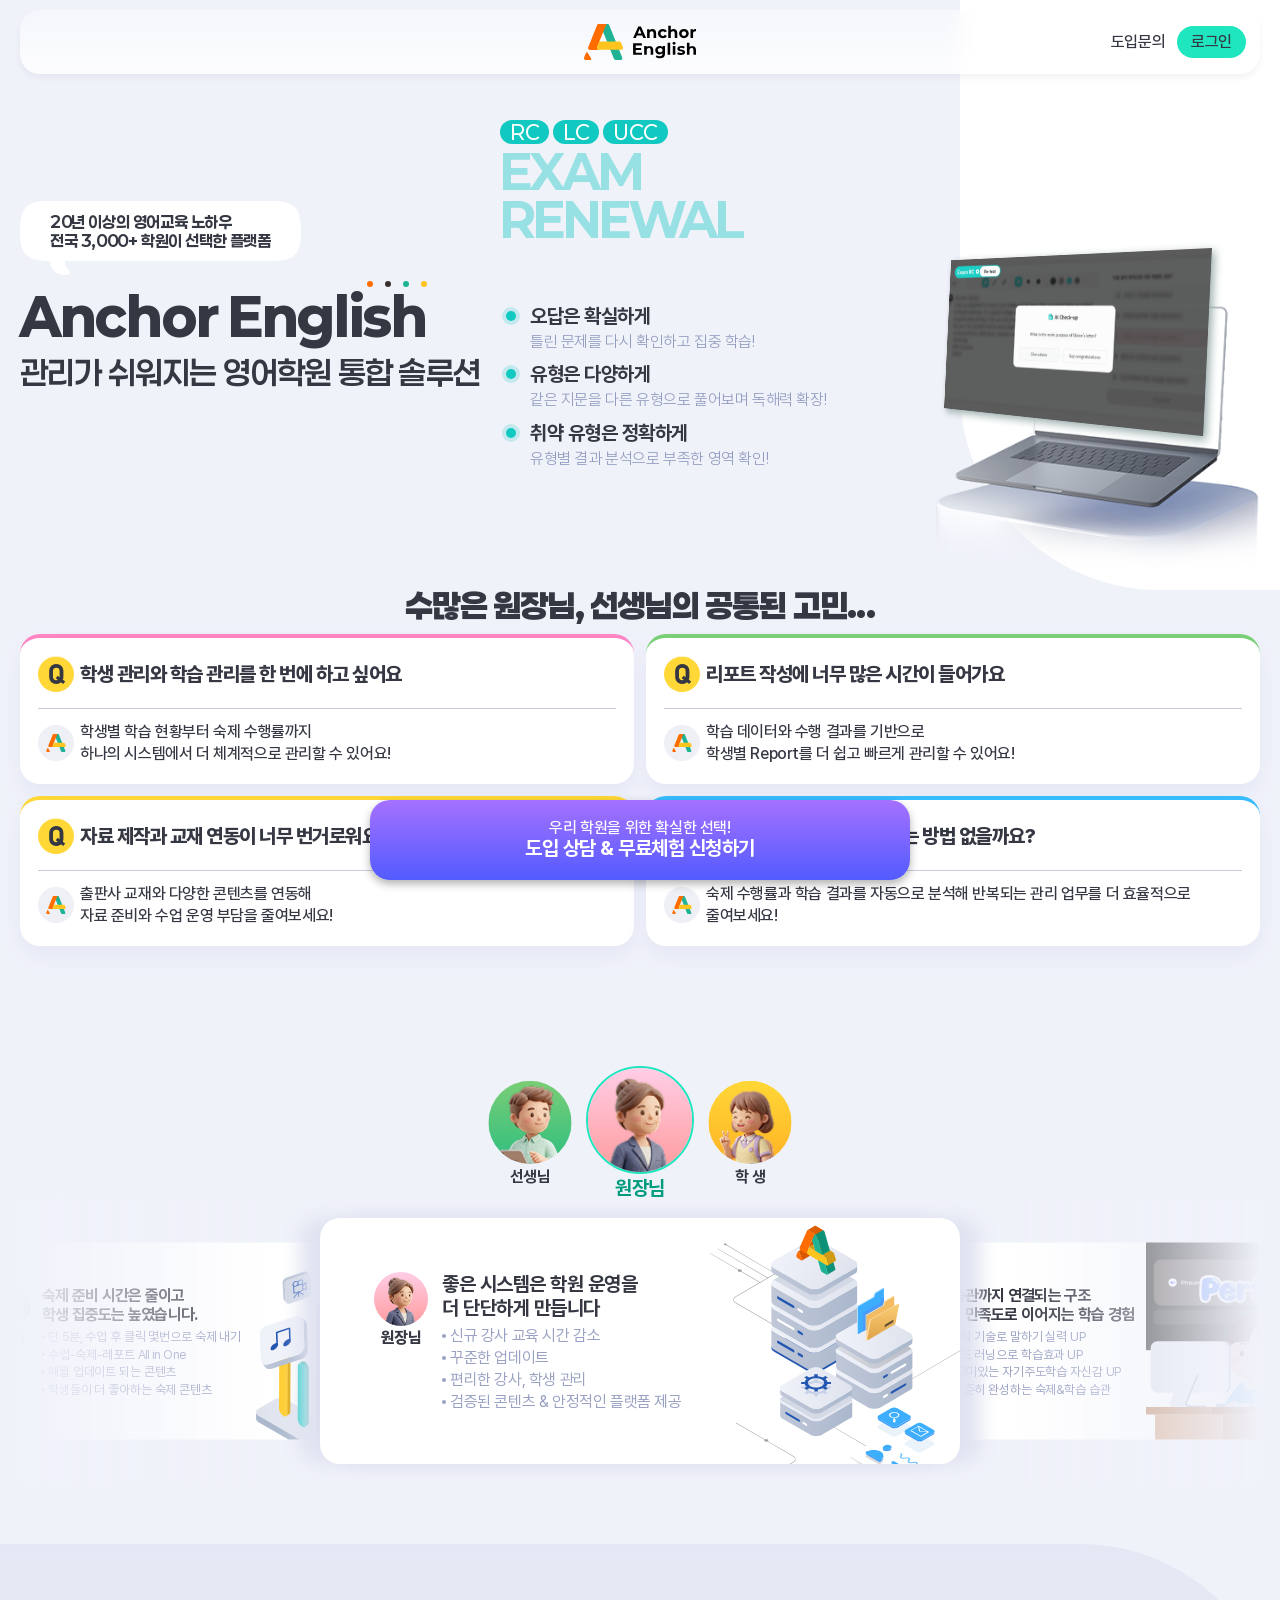
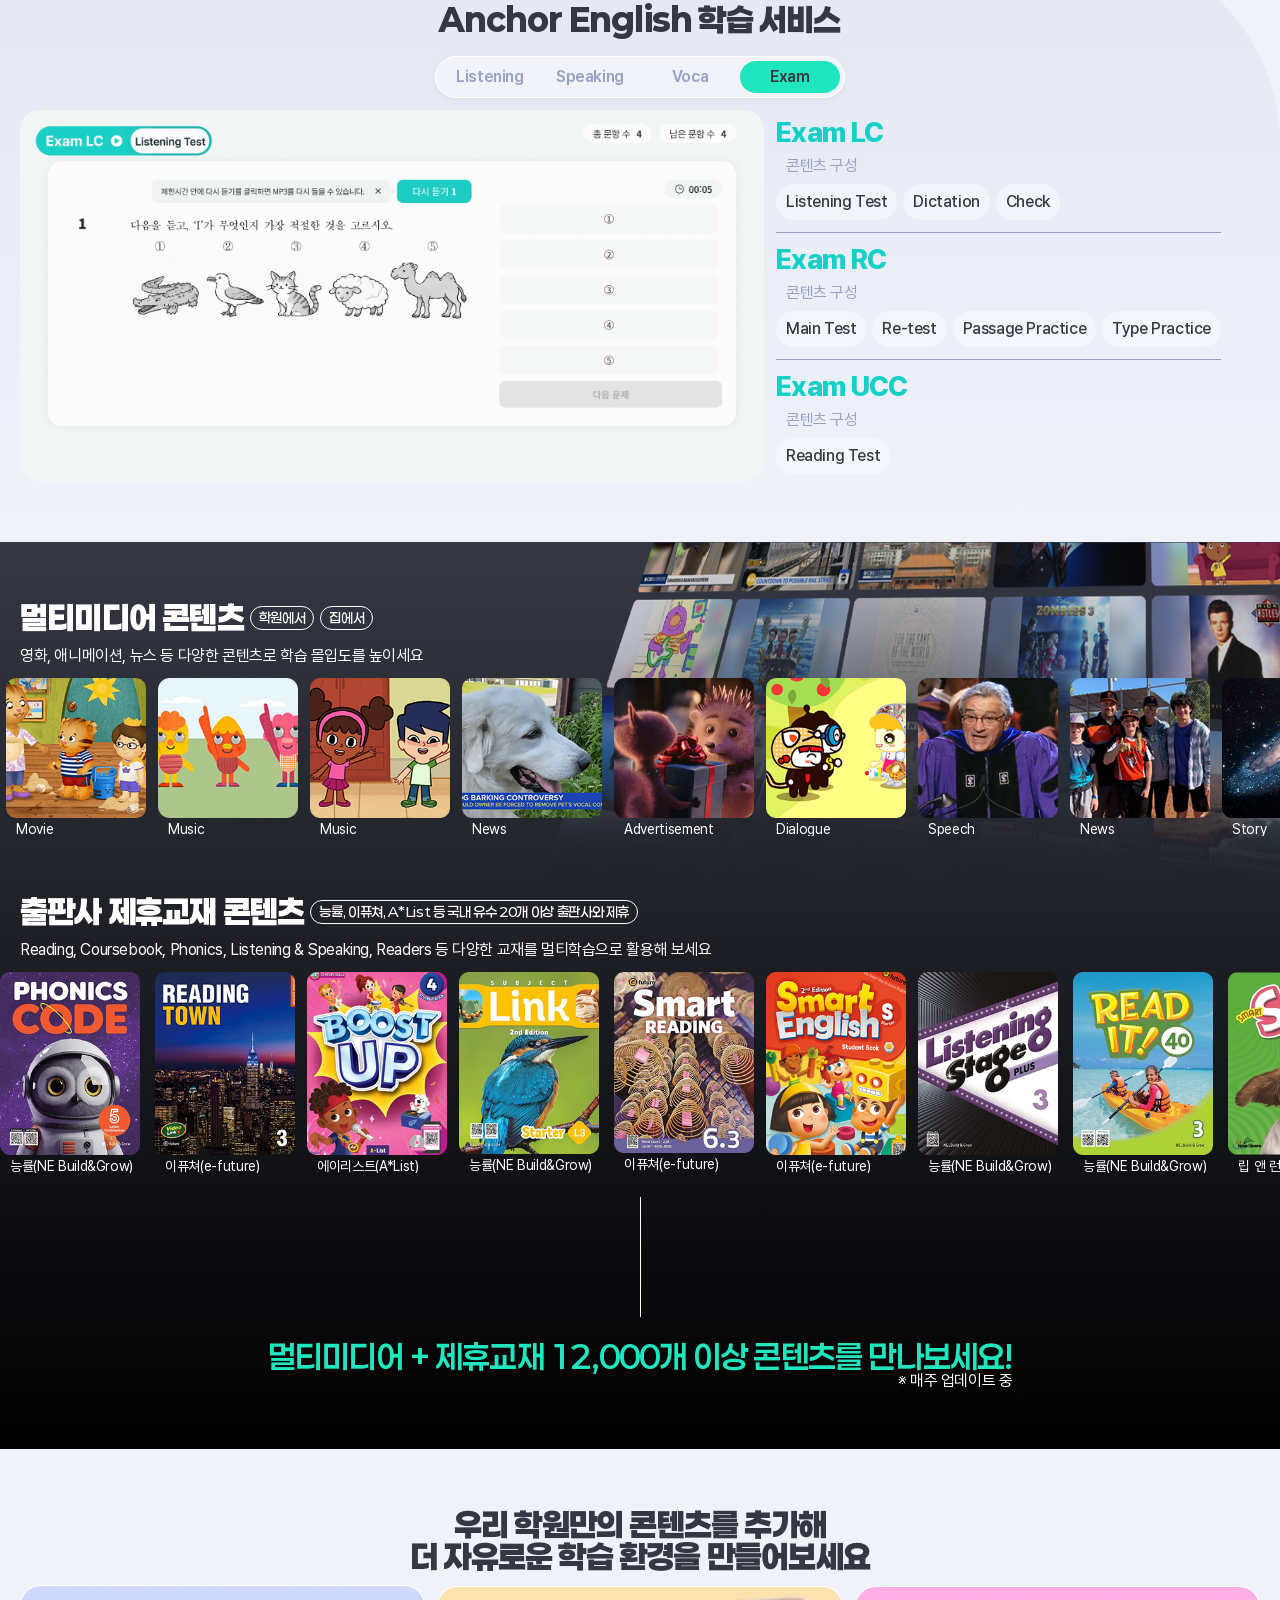
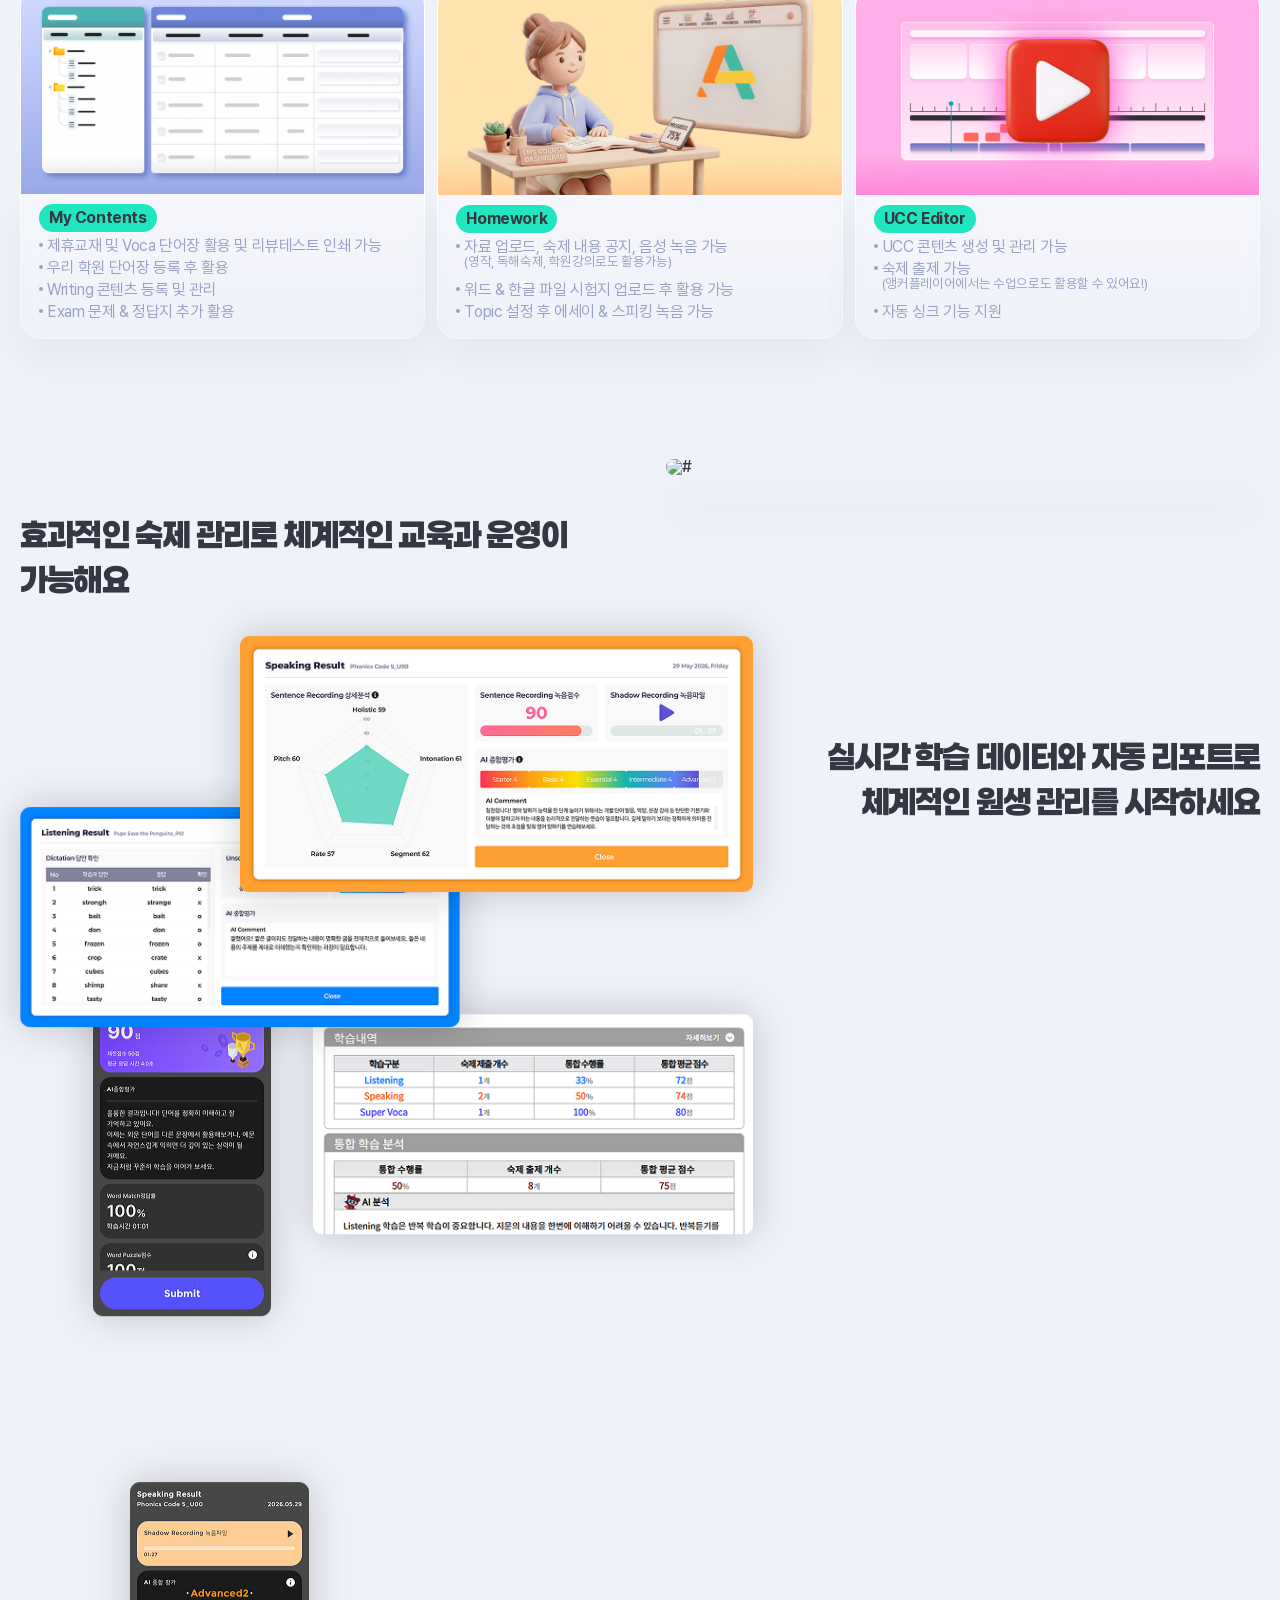
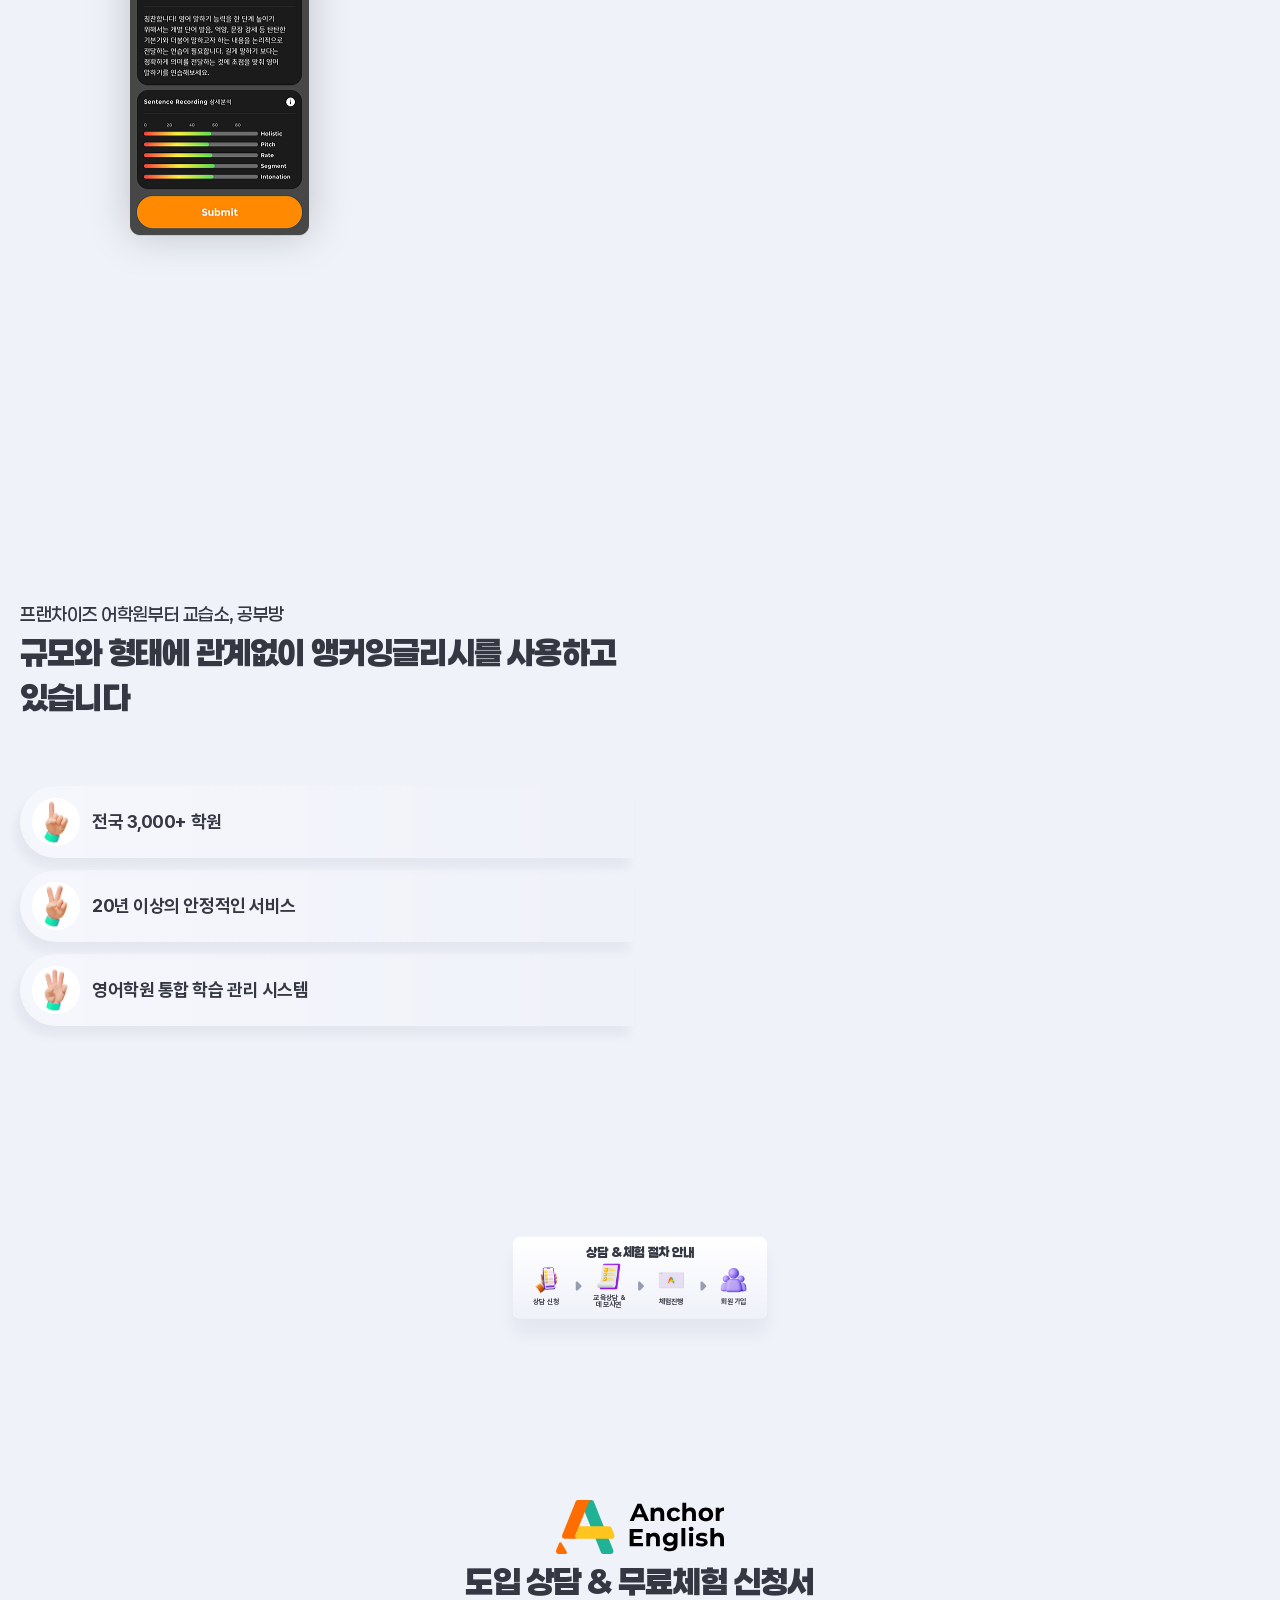
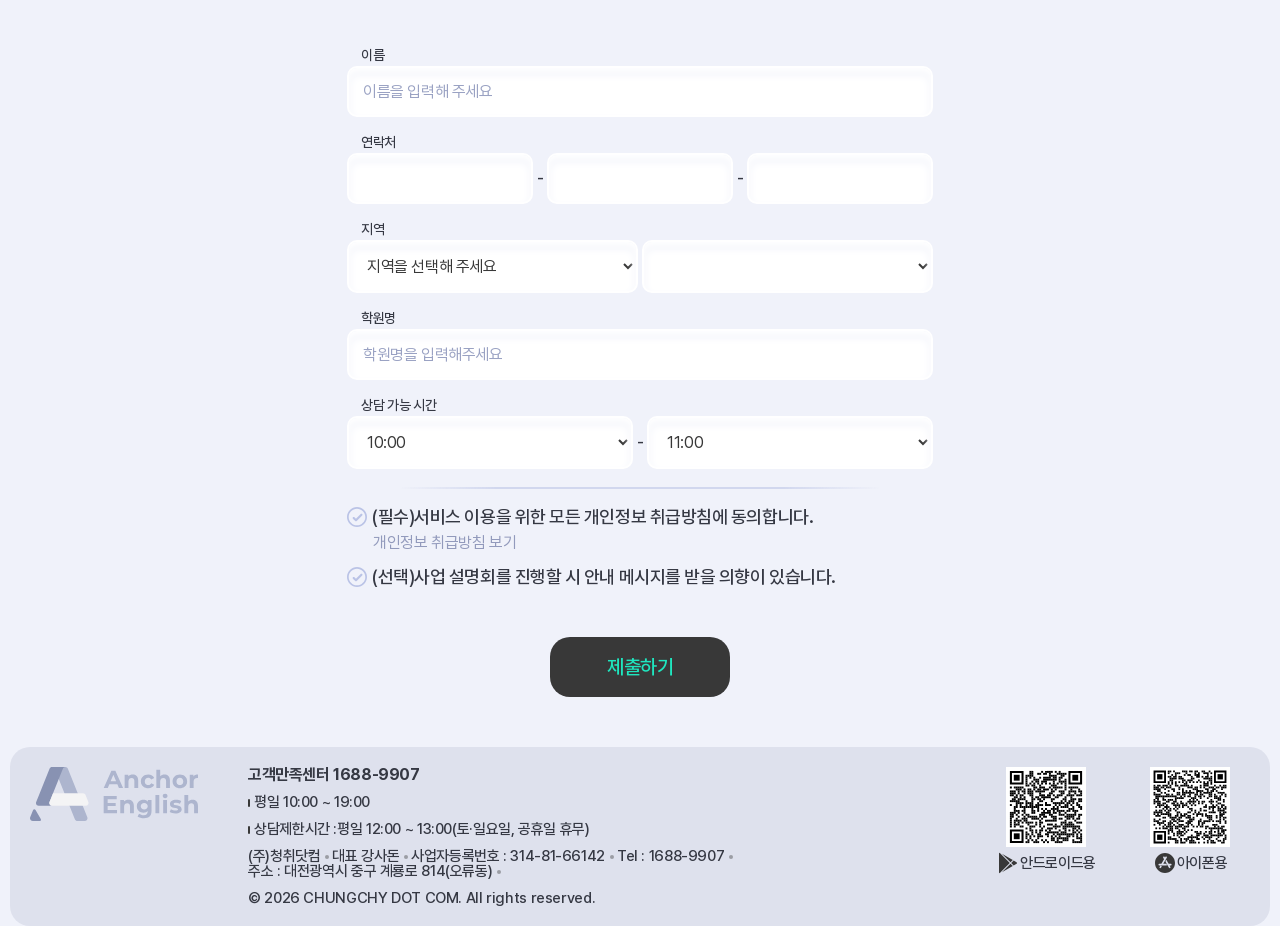
==== commit f8a5d05a: "안녕하세요 Co-Authored-By: Claude Opus 5.5 <noreply@anthropic.com>" ====
--- a/index.html
+++ b/index.html
@@ -8,7 +8,7 @@
   <meta name="description" content="원장님이 선택한 1등 영어 프로그램, 지금 무료로 경험해보세요.">
   <meta property="og:title" content="관리가 쉬워지는 영어학원 통합 솔루션! 앵커잉글리시">
   <meta property="og:description" content="원장님이 선택한 1등 영어 프로그램, 지금 무료로 경험해보세요.">
-  <meta property="og:image" content="/public/resource/images/landing/meda-thumb.png">
+  <meta property="og:image" content="./public/resource/images/landing/meda-thumb.png">
   <meta property="og:image:width" content="1200">
   <meta property="og:image:height" content="630">
   <meta property="url" content="https://www.elsd.co.kr">
@@ -16,13 +16,13 @@
   <meta name="robots" content="index,follow">
 
   <link rel="canonical" href="https://www.anchorenglish.co.kr/landing/landing">
-  <link rel="icon" href="/public/resource/images/common/favicon.ico" type="image/x-icon">
-  <link rel="stylesheet" href="/public/resource/css/common/swiper.min.css">
-  <link rel="stylesheet" href="/public/resource/css/common/style.css">
+  <link rel="icon" href="./public/resource/images/common/favicon.ico" type="image/x-icon">
+  <link rel="stylesheet" href="./public/resource/css/common/swiper.min.css">
+  <link rel="stylesheet" href="./public/resource/css/common/style.css">
 
-  <script src="/public/resource/js/jquery-3.3.1.min.js"></script>
-  <script src="/public/resource/js/swiper.min.js"></script>
-  <script src="/public/resource/js/style.js"></script>
+  <script src="./public/resource/js/jquery-3.3.1.min.js"></script>
+  <script src="./public/resource/js/swiper.min.js"></script>
+  <script src="./public/resource/js/style.js"></script>
 </head>
 
 <body>
@@ -30,7 +30,7 @@
     <header>
       <h1>
         <a href="https://www.elsd.co.kr/member/login">
-          <img loading="lazy" src="/public/resource/images/logo.svg" alt="앵커잉글리시">
+          <img loading="lazy" src="./public/resource/images/logo.svg" alt="앵커잉글리시">
         </a>
       </h1>
       <ul class="flex utill">
@@ -51,9 +51,9 @@
         <div class="flex inner">
           <div>
             <div class="flex bubble">
-              <img loading="lazy" src="/public/resource/images/landing/section01-bubbleSide.svg" alt="#">
+              <img loading="lazy" src="./public/resource/images/landing/section01-bubbleSide.svg" alt="#">
               <span>20년 이상의 영어교육 노하우<br>전국 3,000+ 학원이 선택한 플랫폼</span>
-              <img loading="lazy" src="/public/resource/images/landing/section01-bubbleSide.svg" alt="#">
+              <img loading="lazy" src="./public/resource/images/landing/section01-bubbleSide.svg" alt="#">
             </div>
             <h2 class="title">
               <div>
@@ -114,18 +114,18 @@
             <div class="hero-date-window" aria-hidden="true">
               <div class="hero-date-track">
                 <div class="hero-date-strip">
-                  <img src="/public/resource/images/landing/section01-date.png" alt="">
-                  <img src="/public/resource/images/landing/section01-date.png" alt="">
-                </div>
-              </div>
-            </div>
-            <img class="hero-notebook" src="/public/resource/images/landing/section01-notebook.png"
+                  <img src="./public/resource/images/landing/section01-date.png" alt="">
+                  <img src="./public/resource/images/landing/section01-date.png" alt="">
+                </div>
+              </div>
+            </div>
+            <img class="hero-notebook" src="./public/resource/images/landing/section01-notebook.png"
               alt="잠금 화면이 표시된 노트북, COMING SOON">
           </div> -->
           <!-- <div class="img-wrap">
             <div class="rel">
-              <img loading="lazy" class="abs" src="/public/resource/images/landing/section01-image01.png" alt="#">
-              <img loading="lazy" src="/public/resource/images/landing/section01-image02.png" alt="#">
+              <img loading="lazy" class="abs" src="./public/resource/images/landing/section01-image01.png" alt="#">
+              <img loading="lazy" src="./public/resource/images/landing/section01-image02.png" alt="#">
             </div>
             <div class="deco">
               <span>멀티미디어</span>
@@ -135,12 +135,12 @@
               <span>숙제관리</span>
               <span class="pill-white">출판사 제휴교재</span>
               <span class="pill-white">성적표</span>
-              <img loading="lazy" src="/public/resource/images/landing/section01-deco01.png" alt="#">
-              <img loading="lazy" src="/public/resource/images/landing/section01-deco02.png" alt="#">
-              <img loading="lazy" src="/public/resource/images/landing/section01-deco03.png" alt="#">
-              <img loading="lazy" src="/public/resource/images/landing/section01-deco04.png" alt="#">
-              <img loading="lazy" src="/public/resource/images/landing/section01-deco06.png" alt="#" class="bg-color">
-              <img loading="lazy" src="/public/resource/images/landing/section01-deco07.png" alt="#">
+              <img loading="lazy" src="./public/resource/images/landing/section01-deco01.png" alt="#">
+              <img loading="lazy" src="./public/resource/images/landing/section01-deco02.png" alt="#">
+              <img loading="lazy" src="./public/resource/images/landing/section01-deco03.png" alt="#">
+              <img loading="lazy" src="./public/resource/images/landing/section01-deco04.png" alt="#">
+              <img loading="lazy" src="./public/resource/images/landing/section01-deco06.png" alt="#" class="bg-color">
+              <img loading="lazy" src="./public/resource/images/landing/section01-deco07.png" alt="#">
             </div>
           </div> -->
         </div>
@@ -154,41 +154,41 @@
         <ul class="flex">
           <li style="border-top: 4px solid #FF84C4">
             <div class="flex q">
-              <img loading="lazy" src="/public/resource/images/landing/section02-q.svg" alt="#">
+              <img loading="lazy" src="./public/resource/images/landing/section02-q.svg" alt="#">
               <p>학생 관리와 학습 관리를 한 번에 하고 싶어요</p>
             </div>
             <div class="flex a">
-              <img loading="lazy" src="/public/resource/images/landing/section02-a.svg" alt="#">
+              <img loading="lazy" src="./public/resource/images/landing/section02-a.svg" alt="#">
               <p>학생별 학습 현황부터 숙제 수행률까지<br> 하나의 시스템에서 더 체계적으로 관리할 수 있어요!</p>
             </div>
           </li>
           <li style="border-top: 4px solid #7ACE76">
             <div class="flex q">
-              <img loading="lazy" src="/public/resource/images/landing/section02-q.svg" alt="#">
+              <img loading="lazy" src="./public/resource/images/landing/section02-q.svg" alt="#">
               <p>리포트 작성에 너무 많은 시간이 들어가요</p>
             </div>
             <div class="flex a">
-              <img loading="lazy" src="/public/resource/images/landing/section02-a.svg" alt="#">
+              <img loading="lazy" src="./public/resource/images/landing/section02-a.svg" alt="#">
               <p>학습 데이터와 수행 결과를 기반으로<br> 학생별 Report를 더 쉽고 빠르게 관리할 수 있어요!</p>
             </div>
           </li>
           <li style="border-top: 4px solid #FFD736">
             <div class="flex q">
-              <img loading="lazy" src="/public/resource/images/landing/section02-q.svg" alt="#">
+              <img loading="lazy" src="./public/resource/images/landing/section02-q.svg" alt="#">
               <p>자료 제작과 교재 연동이 너무 번거로워요</p>
             </div>
             <div class="flex a">
-              <img loading="lazy" src="/public/resource/images/landing/section02-a.svg" alt="#">
+              <img loading="lazy" src="./public/resource/images/landing/section02-a.svg" alt="#">
               <p>출판사 교재와 다양한 콘텐츠를 연동해<br> 자료 준비와 수업 운영 부담을 줄여보세요!</p>
             </div>
           </li>
           <li style="border-top: 4px solid #36BCFF">
             <div class="flex q">
-              <img loading="lazy" src="/public/resource/images/landing/section02-q.svg" alt="#">
+              <img loading="lazy" src="./public/resource/images/landing/section02-q.svg" alt="#">
               <p>성적 & 숙제 검사 알아서 되는 방법 없을까요?</p>
             </div>
             <div class="flex a">
-              <img loading="lazy" src="/public/resource/images/landing/section02-a.svg" alt="#">
+              <img loading="lazy" src="./public/resource/images/landing/section02-a.svg" alt="#">
               <p>숙제 수행률과 학습 결과를 자동으로 분석해 반복되는 관리 업무를 더 효율적으로 줄여보세요!</p>
             </div>
           </li>
@@ -202,19 +202,19 @@
           <ul>
             <li>
               <button type="button" class="btn btn-slide">
-                <img loading="lazy" src="/public/resource/images/landing/section03-chara03.png" alt="#">
+                <img loading="lazy" src="./public/resource/images/landing/section03-chara03.png" alt="#">
                 <p>선생님</p>
               </button>
             </li>
             <li>
               <button type="button" class="btn btn-slide act">
-                <img loading="lazy" src="/public/resource/images/landing/section03-chara01.png" alt="#">
+                <img loading="lazy" src="./public/resource/images/landing/section03-chara01.png" alt="#">
                 <p>원장님</p>
               </button>
             </li>
             <li>
               <button type="button" class="btn btn-slide">
-                <img loading="lazy" src="/public/resource/images/landing/section03-chara02.png" alt="#">
+                <img loading="lazy" src="./public/resource/images/landing/section03-chara02.png" alt="#">
                 <p>학 생</p>
               </button>
             </li>
@@ -226,7 +226,7 @@
             <div class="swiper-slide">
               <div class="flex">
                 <div class="thumb">
-                  <img loading="lazy" src="/public/resource/images/landing/section03-chara03.png" alt="#">
+                  <img loading="lazy" src="./public/resource/images/landing/section03-chara03.png" alt="#">
                   <p>선생님</p>
                 </div>
                 <div class="text">
@@ -239,14 +239,14 @@
                   </ul>
                 </div>
                 <div class="abs">
-                  <img loading="lazy" src="/public/resource/images/landing/section03-sliderImg03.svg" alt="#">
+                  <img loading="lazy" src="./public/resource/images/landing/section03-sliderImg03.svg" alt="#">
                 </div>
               </div>
             </div>
             <div class="swiper-slide">
               <div class="flex">
                 <div class="thumb">
-                  <img loading="lazy" src="/public/resource/images/landing/section03-chara01.png" alt="#">
+                  <img loading="lazy" src="./public/resource/images/landing/section03-chara01.png" alt="#">
                   <p>원장님</p>
                 </div>
                 <div class="text">
@@ -259,14 +259,14 @@
                   </ul>
                 </div>
                 <div class="abs">
-                  <img loading="lazy" src="/public/resource/images/landing/section03-sliderImg01.svg" alt="#">
+                  <img loading="lazy" src="./public/resource/images/landing/section03-sliderImg01.svg" alt="#">
                 </div>
               </div>
             </div>
             <div class="swiper-slide">
               <div class="flex">
                 <div class="thumb">
-                  <img loading="lazy" src="/public/resource/images/landing/section03-chara02.png" alt="#">
+                  <img loading="lazy" src="./public/resource/images/landing/section03-chara02.png" alt="#">
                   <p>학 생</p>
                 </div>
                 <div class="text">
@@ -279,7 +279,7 @@
                   </ul>
                 </div>
                 <div class="abs">
-                  <img loading="lazy" src="/public/resource/images/landing/section03-sliderImg02.svg" alt="#">
+                  <img loading="lazy" src="./public/resource/images/landing/section03-sliderImg02.svg" alt="#">
                 </div>
               </div>
             </div>
@@ -319,7 +319,7 @@
         </ul>
         <div class="tab-contents">
           <div class="flex tab-item">
-            <video controls src="/public/resource/images/landing/secetion04-listening.mp4"></video>
+            <video controls src="./public/resource/images/landing/secetion04-listening.mp4"></video>
             <div class="text">
               <p style="color: #2F98FF">Listening Training</p>
               <dl>
@@ -336,7 +336,7 @@
             </div>
           </div>
           <div class="flex tab-item">
-            <video controls src="/public/resource/images/landing/secetion04-speaking.mp4"></video>
+            <video controls src="./public/resource/images/landing/secetion04-speaking.mp4"></video>
             <div class="text">
               <p style="color: #FF782F">Speaking Training</p>
               <dl>
@@ -352,7 +352,7 @@
             </div>
           </div>
           <div class="flex tab-item">
-            <video controls src="/public/resource/images/landing/secetion04-voca.mp4"></video>
+            <video controls src="./public/resource/images/landing/secetion04-voca.mp4"></video>
             <div>
               <div class="text">
                 <p style="color: #A15DFF">Super Voca</p>
@@ -450,43 +450,43 @@
         <div class="rolling-wrap">
           <div class="inner">
             <div class="item">
-              <img loading="lazy" src="/public/resource/images/landing/section05-slide-01-01.png" alt="#">
+              <img loading="lazy" src="./public/resource/images/landing/section05-slide-01-01.png" alt="#">
               <p>Movie</p>
             </div>
             <div class="item">
-              <img loading="lazy" src="/public/resource/images/landing/section05-slide-01-02.png" alt="#">
+              <img loading="lazy" src="./public/resource/images/landing/section05-slide-01-02.png" alt="#">
               <p>Music</p>
             </div>
             <div class="item">
-              <img loading="lazy" src="/public/resource/images/landing/section05-slide-01-03.png" alt="#">
+              <img loading="lazy" src="./public/resource/images/landing/section05-slide-01-03.png" alt="#">
               <p>Music</p>
             </div>
             <div class="item">
-              <img loading="lazy" src="/public/resource/images/landing/section05-slide-01-04.png" alt="#">
+              <img loading="lazy" src="./public/resource/images/landing/section05-slide-01-04.png" alt="#">
               <p>News</p>
             </div>
             <div class="item">
-              <img loading="lazy" src="/public/resource/images/landing/section05-slide-01-05.png" alt="#">
+              <img loading="lazy" src="./public/resource/images/landing/section05-slide-01-05.png" alt="#">
               <p>Advertisement</p>
             </div>
             <div class="item">
-              <img loading="lazy" src="/public/resource/images/landing/section05-slide-01-06.png" alt="#">
+              <img loading="lazy" src="./public/resource/images/landing/section05-slide-01-06.png" alt="#">
               <p>Dialogue</p>
             </div>
             <div class="item">
-              <img loading="lazy" src="/public/resource/images/landing/section05-slide-01-07.png" alt="#">
+              <img loading="lazy" src="./public/resource/images/landing/section05-slide-01-07.png" alt="#">
               <p>Speech</p>
             </div>
             <div class="item">
-              <img loading="lazy" src="/public/resource/images/landing/section05-slide-01-08.png" alt="#">
+              <img loading="lazy" src="./public/resource/images/landing/section05-slide-01-08.png" alt="#">
               <p>News</p>
             </div>
             <div class="item">
-              <img loading="lazy" src="/public/resource/images/landing/section05-slide-01-09.png" alt="#">
+              <img loading="lazy" src="./public/resource/images/landing/section05-slide-01-09.png" alt="#">
               <p>Story</p>
             </div>
             <div class="item">
-              <img loading="lazy" src="/public/resource/images/landing/section05-slide-01-10.png" alt="#">
+              <img loading="lazy" src="./public/resource/images/landing/section05-slide-01-10.png" alt="#">
               <p>Animation</p>
             </div>
           </div>
@@ -507,47 +507,47 @@
         <div class="rolling-wrap">
           <div class="inner">
             <div class="item">
-              <img loading="lazy" src="/public/resource/images/landing/section05-slide-02-01.png" alt="#">
+              <img loading="lazy" src="./public/resource/images/landing/section05-slide-02-01.png" alt="#">
               <p>능률(NE Build&Grow)</p>
             </div>
             <div class="item">
-              <img loading="lazy" src="/public/resource/images/landing/section05-slide-02-02.png" alt="#">
+              <img loading="lazy" src="./public/resource/images/landing/section05-slide-02-02.png" alt="#">
               <p>이퓨쳐(e-future)</p>
             </div>
             <div class="item">
-              <img loading="lazy" src="/public/resource/images/landing/section05-slide-02-03.png" alt="#">
+              <img loading="lazy" src="./public/resource/images/landing/section05-slide-02-03.png" alt="#">
               <p>에이리스트(A*List)</p>
             </div>
             <div class="item">
-              <img loading="lazy" src="/public/resource/images/landing/section05-slide-02-04.png" alt="#">
+              <img loading="lazy" src="./public/resource/images/landing/section05-slide-02-04.png" alt="#">
               <p>능률(NE Build&Grow)</p>
             </div>
             <div class="item">
-              <img loading="lazy" src="/public/resource/images/landing/section05-slide-02-05.png" alt="#">
+              <img loading="lazy" src="./public/resource/images/landing/section05-slide-02-05.png" alt="#">
               <p>이퓨쳐(e-future)</p>
             </div>
             <div class="item">
-              <img loading="lazy" src="/public/resource/images/landing/section05-slide-02-06.png" alt="#">
+              <img loading="lazy" src="./public/resource/images/landing/section05-slide-02-06.png" alt="#">
               <p>이퓨쳐(e-future)</p>
             </div>
             <div class="item">
-              <img loading="lazy" src="/public/resource/images/landing/section05-slide-02-07.png" alt="#">
+              <img loading="lazy" src="./public/resource/images/landing/section05-slide-02-07.png" alt="#">
               <p>능률(NE Build&Grow)</p>
             </div>
             <div class="item">
-              <img loading="lazy" src="/public/resource/images/landing/section05-slide-02-08.png" alt="#">
+              <img loading="lazy" src="./public/resource/images/landing/section05-slide-02-08.png" alt="#">
               <p>능률(NE Build&Grow)</p>
             </div>
             <div class="item">
-              <img loading="lazy" src="/public/resource/images/landing/section05-slide-02-09.png" alt="#">
+              <img loading="lazy" src="./public/resource/images/landing/section05-slide-02-09.png" alt="#">
               <p>립 앤 런</p>
             </div>
             <div class="item">
-              <img loading="lazy" src="/public/resource/images/landing/section05-slide-02-10.png" alt="#">
+              <img loading="lazy" src="./public/resource/images/landing/section05-slide-02-10.png" alt="#">
               <p>러닝터틀</p>
             </div>
             <div class="item">
-              <img loading="lazy" src="/public/resource/images/landing/section05-slide-02-11.png" alt="#">
+              <img loading="lazy" src="./public/resource/images/landing/section05-slide-02-11.png" alt="#">
               <p>맥밀란</p>
             </div>
           </div>
@@ -567,7 +567,7 @@
         <ul class="flex">
           <li>
             <div class="thumb">
-              <img loading="lazy" src="/public/resource/images/landing/section06-list01.png" alt="#">
+              <img loading="lazy" src="./public/resource/images/landing/section06-list01.png" alt="#">
             </div>
             <div class="text">
               <span class="tag">My Contents</span>
@@ -581,7 +581,7 @@
           </li>
           <li>
             <div class="thumb">
-              <img loading="lazy" src="/public/resource/images/landing/section06-list02.png" alt="#">
+              <img loading="lazy" src="./public/resource/images/landing/section06-list02.png" alt="#">
             </div>
             <div class="text">
               <span class="tag">Homework</span>
@@ -594,7 +594,7 @@
           </li>
           <li>
             <div class="thumb">
-              <img loading="lazy" src="/public/resource/images/landing/section06-list03.png" alt="#">
+              <img loading="lazy" src="./public/resource/images/landing/section06-list03.png" alt="#">
             </div>
             <div class="text">
               <span class="tag">UCC Editor</span>
@@ -614,7 +614,7 @@
           <h3 class="title">
             <p>효과적인 숙제 관리로 체계적인 교육과 운영이 가능해요</p>
           </h3>
-          <img loading="lazy" src="/public/resource/images/landing/section07.gif" alt="#">
+          <img loading="lazy" src="./public/resource/images/landing/section07.gif" alt="#">
         </div>
       </div>
     </section>
@@ -625,15 +625,15 @@
             <p>실시간 학습 데이터와 자동 리포트로 체계적인 원생 관리를 시작하세요</p>
           </h3>
           <div class="img-wrap">
-            <img loading="lazy" data-speed="1.1" src="/public/resource/images/landing/section08-img01.png"
+            <img loading="lazy" data-speed="1.1" src="./public/resource/images/landing/section08-img01.png"
               alt="앵커잉글리시 스피킹학습">
-            <img loading="lazy" data-speed="1.2" src="/public/resource/images/landing/section08-img02.png"
+            <img loading="lazy" data-speed="1.2" src="./public/resource/images/landing/section08-img02.png"
               alt="앵커잉글리시 리스닝학습">
-            <img loading="lazy" data-speed="1.4" src="/public/resource/images/landing/section08-img03.png"
+            <img loading="lazy" data-speed="1.4" src="./public/resource/images/landing/section08-img03.png"
               alt="앵커잉글리시 리스닝학습">
-            <img loading="lazy" data-speed="1.2" src="/public/resource/images/landing/section08-img04.png"
+            <img loading="lazy" data-speed="1.2" src="./public/resource/images/landing/section08-img04.png"
               alt="앵커잉글리시 리스닝학습">
-            <img loading="lazy" data-speed="1.3" src="/public/resource/images/landing/section08-img05.png"
+            <img loading="lazy" data-speed="1.3" src="./public/resource/images/landing/section08-img05.png"
               alt="앵커잉글리시 리스닝학습">
           </div>
         </div>
@@ -649,34 +649,34 @@
           <ul class="step-list">
             <li>
               <div class="thumb">
-                <img loading="lazy" src="/public/resource/images/landing/section09-step01.png" alt="스텝1">
+                <img loading="lazy" src="./public/resource/images/landing/section09-step01.png" alt="스텝1">
               </div>
               <p>전국 3,000+ 학원</p>
             </li>
             <li>
               <div class="thumb">
-                <img loading="lazy" src="/public/resource/images/landing/section09-step02.png" alt="스텝2">
+                <img loading="lazy" src="./public/resource/images/landing/section09-step02.png" alt="스텝2">
               </div>
               <p>20년 이상의 안정적인 서비스</p>
             </li>
             <li>
               <div class="thumb">
-                <img loading="lazy" src="/public/resource/images/landing/section09-step03.png" alt="스텝3">
+                <img loading="lazy" src="./public/resource/images/landing/section09-step03.png" alt="스텝3">
               </div>
               <p>영어학원 통합 학습 관리 시스템</p>
             </li>
           </ul>
           <div class="img-wrap">
-            <img loading="lazy" src="/public/resource/images/landing/section09-piece01.png" alt="#">
-            <img loading="lazy" src="/public/resource/images/landing/section09-piece02.png" alt="#">
-            <img loading="lazy" src="/public/resource/images/landing/section09-piece03.png" alt="#">
-            <img loading="lazy" src="/public/resource/images/landing/section09-piece04.png" alt="#">
-            <img loading="lazy" src="/public/resource/images/landing/section09-piece05.png" alt="#">
-            <img loading="lazy" src="/public/resource/images/landing/section09-piece06.png" alt="#">
-            <img loading="lazy" src="/public/resource/images/landing/section09-piece07.png" alt="#">
-            <img loading="lazy" src="/public/resource/images/landing/section09-piece08.png" alt="#">
-            <img loading="lazy" src="/public/resource/images/landing/section09-piece09.png" alt="#">
-            <img loading="lazy" src="/public/resource/images/landing/section09-pin.png" alt="#">
+            <img loading="lazy" src="./public/resource/images/landing/section09-piece01.png" alt="#">
+            <img loading="lazy" src="./public/resource/images/landing/section09-piece02.png" alt="#">
+            <img loading="lazy" src="./public/resource/images/landing/section09-piece03.png" alt="#">
+            <img loading="lazy" src="./public/resource/images/landing/section09-piece04.png" alt="#">
+            <img loading="lazy" src="./public/resource/images/landing/section09-piece05.png" alt="#">
+            <img loading="lazy" src="./public/resource/images/landing/section09-piece06.png" alt="#">
+            <img loading="lazy" src="./public/resource/images/landing/section09-piece07.png" alt="#">
+            <img loading="lazy" src="./public/resource/images/landing/section09-piece08.png" alt="#">
+            <img loading="lazy" src="./public/resource/images/landing/section09-piece09.png" alt="#">
+            <img loading="lazy" src="./public/resource/images/landing/section09-pin.png" alt="#">
           </div>
         </div>
       </div>
@@ -688,28 +688,28 @@
         </h3>
         <ul class="flex">
           <li>
-            <img loading="lazy" src="/public/resource/images/landing/section10-step01.png" alt="step1">
+            <img loading="lazy" src="./public/resource/images/landing/section10-step01.png" alt="step1">
             <p>상담 신청</p>
           </li>
           <li>
-            <img loading="lazy" src="/public/resource/images/landing/icn-arrow.svg" alt="#">
-          </li>
-          <li>
-            <img loading="lazy" src="/public/resource/images/landing/section10-step02.png" alt="step2">
+            <img loading="lazy" src="./public/resource/images/landing/icn-arrow.svg" alt="#">
+          </li>
+          <li>
+            <img loading="lazy" src="./public/resource/images/landing/section10-step02.png" alt="step2">
             <p>교육상담 & 데모시연</p>
           </li>
           <li>
-            <img loading="lazy" src="/public/resource/images/landing/icn-arrow.svg" alt="#">
-          </li>
-          <li>
-            <img loading="lazy" src="/public/resource/images/landing/section10-step03.png" alt="step3">
+            <img loading="lazy" src="./public/resource/images/landing/icn-arrow.svg" alt="#">
+          </li>
+          <li>
+            <img loading="lazy" src="./public/resource/images/landing/section10-step03.png" alt="step3">
             <p>체험진행</p>
           </li>
           <li>
-            <img loading="lazy" src="/public/resource/images/landing/icn-arrow.svg" alt="#">
-          </li>
-          <li>
-            <img loading="lazy" src="/public/resource/images/landing/section10-step04.png" alt="step4">
+            <img loading="lazy" src="./public/resource/images/landing/icn-arrow.svg" alt="#">
+          </li>
+          <li>
+            <img loading="lazy" src="./public/resource/images/landing/section10-step04.png" alt="step4">
             <p>회원가입</p>
           </li>
         </ul>
@@ -717,7 +717,7 @@
     </section>
     <section id="application" class="section section11">
       <div class="con">
-        <img loading="lazy" src="/public/resource/images/logo.svg" alt="앵커잉글리시">
+        <img loading="lazy" src="./public/resource/images/logo.svg" alt="앵커잉글리시">
         <h3 class="title">
           <p>도입 상담 & 무료체험 신청서</p>
         </h3>
@@ -794,8 +794,8 @@
             <label for="privacyAgree" class="check_box">
               <input type="checkbox" name="checkbox" id="privacyAgree">
               <div class="checkbox-img-wrap">
-                <img loading="lazy" src="/public/resource/images/landing/icn-check.svg" alt="체크하기">
-                <img loading="lazy" src="/public/resource/images/landing/icn-check+act.svg" alt="체크 해제하기">
+                <img loading="lazy" src="./public/resource/images/landing/icn-check.svg" alt="체크하기">
+                <img loading="lazy" src="./public/resource/images/landing/icn-check+act.svg" alt="체크 해제하기">
               </div>
               <p class="info">(필수)서비스 이용을 위한 모든 개인정보 취급방침에 동의합니다.</p>
             </label>
@@ -803,8 +803,8 @@
             <label for="marketingMsg" class="check_box">
               <input type="checkbox" name="checkbox" id="marketingMsg">
               <div class="checkbox-img-wrap">
-                <img loading="lazy" src="/public/resource/images/landing/icn-check.svg" alt="체크하기">
-                <img loading="lazy" src="/public/resource/images/landing/icn-check+act.svg" alt="체크 해제하기">
+                <img loading="lazy" src="./public/resource/images/landing/icn-check.svg" alt="체크하기">
+                <img loading="lazy" src="./public/resource/images/landing/icn-check+act.svg" alt="체크 해제하기">
               </div>
               <p class="info">(선택)사업 설명회를 진행할 시 안내 메시지를 받을 의향이 있습니다.</p>
             </label>
@@ -818,7 +818,7 @@
       <div class="con">
         <div class="flex foo-info">
           <div class="thumb">
-            <img loading="lazy" src="/public/resource/images/landing/logo-gray.svg" alt="앵커잉글리시">
+            <img loading="lazy" src="./public/resource/images/landing/logo-gray.svg" alt="앵커잉글리시">
           </div>
           <div class="text">
             <h4><b>고객만족센터 1688-9907</b></h4>
@@ -836,9 +836,9 @@
           <ul class="flex qr-wrap">
             <li>
               <a href="https://play.google.com/store/apps/details?id=com.chungchy.anchorenglish">
-                <img loading="lazy" src="/public/resource/images/landing/qr-playStore.svg" alt="플레이스토어 qr코드">
+                <img loading="lazy" src="./public/resource/images/landing/qr-playStore.svg" alt="플레이스토어 qr코드">
                 <div class="flex">
-                  <img loading="lazy" src="/public/resource/images/landing/icn-playStore.svg" alt="#">
+                  <img loading="lazy" src="./public/resource/images/landing/icn-playStore.svg" alt="#">
                   <p>안드로이드용</p>
                 </div>
               </a>
@@ -846,9 +846,9 @@
             <li>
               <a
                 href="https://apps.apple.com/kr/app/%EC%95%B5%EC%BB%A4%EC%9E%89%EA%B8%80%EB%A6%AC%EC%8B%9C/id1540226317">
-                <img loading="lazy" src="/public/resource/images/landing/qr-appStore.svg" alt="앱스토어 qr코드">
+                <img loading="lazy" src="./public/resource/images/landing/qr-appStore.svg" alt="앱스토어 qr코드">
                 <div class="flex">
-                  <img loading="lazy" src="/public/resource/images/landing/icn-appStore.svg" alt="#">
+                  <img loading="lazy" src="./public/resource/images/landing/icn-appStore.svg" alt="#">
                   <p>아이폰용</p>
                 </div>
               </a>
@@ -860,7 +860,7 @@
     <div class="dimmed">
       <div class="popup terms">
         <button class="btn">
-          <img loading="lazy" src="/public/resource/images/landing/icn-close.svg" alt="팝업 닫기">
+          <img loading="lazy" src="./public/resource/images/landing/icn-close.svg" alt="팝업 닫기">
         </button>
         <h3 class="title">
           <p>개인정보 수집/이용동의</p>
--- a/public/resource/css/common/style.css
+++ b/public/resource/css/common/style.css
@@ -4,7 +4,7 @@
   font-display: swap;
   src:
     local("Pretendard Black"),
-    url(/public/resource/font/Pretendard-Black.woff2) format("woff2");
+    url(../../../resource/font/Pretendard-Black.woff2) format("woff2"),
 }
 
 @font-face {
@@ -13,7 +13,7 @@
   font-display: swap;
   src:
     local("Pretendard ExtraBold"),
-    url(/public/resource/font/Pretendard-ExtraBold.woff2) format("woff2");
+    url(../../../resource/font/Pretendard-ExtraBold.woff2) format("woff2");
 }
 
 @font-face {
@@ -22,7 +22,7 @@
   font-display: swap;
   src:
     local("Pretendard Bold"),
-    url(/public/resource/font/Pretendard-Bold.woff2) format("woff2");
+    url(../../../resource/font/Pretendard-Bold.woff2) format("woff2");
 }
 
 @font-face {
@@ -31,7 +31,7 @@
   font-display: swap;
   src:
     local("Pretendard SemiBold"),
-    url(/public/resource/font/Pretendard-SemiBold.woff2) format("woff2");
+    url(../../../resource/font/Pretendard-SemiBold.woff2) format("woff2");
 }
 
 @font-face {
@@ -40,7 +40,7 @@
   font-display: swap;
   src:
     local("Pretendard Medium"),
-    url(/public/resource/font/Pretendard-Medium.woff2) format("woff2");
+    url(../../../resource/font/Pretendard-Medium.woff2) format("woff2");
 }
 
 @font-face {
@@ -49,7 +49,7 @@
   font-display: swap;
   src:
     local("Pretendard Regular"),
-    url(/public/resource/font/Pretendard-Regular.woff2) format("woff2");
+    url(../../../resource/font/Pretendard-Regular.woff2) format("woff2");
 }
 
 @font-face {
@@ -58,7 +58,7 @@
   font-display: swap;
   src:
     local("Pretendard Light"),
-    url(/public/resource/font/Pretendard-Light.woff2) format("woff2");
+    url(../../../resource/font/Pretendard-Light.woff2) format("woff2");
 }
 
 @font-face {
@@ -67,7 +67,7 @@
   font-display: swap;
   src:
     local("Pretendard ExtraLight"),
-    url(/public/resource/font/Pretendard-ExtraLight.woff2) format("woff2");
+    url(../../../resource/font/Pretendard-ExtraLight.woff2) format("woff2");
 }
 
 @font-face {
@@ -76,7 +76,7 @@
   font-display: swap;
   src:
     local("Pretendard Thin"),
-    url(/public/resource/font/Pretendard-Thin.woff2) format("woff2");
+    url(../../../resource/font/Pretendard-Thin.woff2) format("woff2");
 }
 
 @font-face {
@@ -85,7 +85,7 @@
   font-display: swap;
   src:
     local("Paperlogy ExtraLight"),
-    url(/public/resource/font/Paperlogy-ExtraLight.woff2) format("woff2");
+    url(../../../resource/font/Paperlogy-ExtraLight.woff2) format("woff2");
 }
 
 @font-face {
@@ -94,7 +94,7 @@
   font-display: swap;
   src:
     local("Paperlogy Light"),
-    url(/public/resource/font/Paperlogy-Light.woff2) format("woff2");
+    url(../../../resource/font/Paperlogy-Light.woff2) format("woff2");
 }
 
 @font-face {
@@ -103,7 +103,7 @@
   font-display: swap;
   src:
     local("Paperlogy Regular"),
-    url(/public/resource/font/Paperlogy-Regular.woff2) format("woff2");
+    url(../../../resource/font/Paperlogy-Regular.woff2) format("woff2");
 }
 
 @font-face {
@@ -112,7 +112,7 @@
   font-display: swap;
   src:
     local("Paperlogy Medium"),
-    url(/public/resource/font/Paperlogy-Medium.woff2) format("woff2");
+    url(../../../resource/font/Paperlogy-Medium.woff2) format("woff2");
 }
 
 @font-face {
@@ -121,7 +121,7 @@
   font-display: swap;
   src:
     local("Paperlogy SemiBold"),
-    url(/public/resource/font/Paperlogy-SemiBold.woff2) format("woff2");
+    url(../../../resource/font/Paperlogy-SemiBold.woff2) format("woff2");
 }
 
 @font-face {
@@ -130,7 +130,7 @@
   font-display: swap;
   src:
     local("Paperlogy Bold"),
-    url(/public/resource/font/Paperlogy-Bold.woff2) format("woff2");
+    url(../../../resource/font/Paperlogy-Bold.woff2) format("woff2");
 }
 
 @font-face {
@@ -139,7 +139,7 @@
   font-display: swap;
   src:
     local("Paperlogy ExtraBold"),
-    url(/public/resource/font/Paperlogy-ExtraBold.woff2) format("woff2");
+    url(../../../resource/font/Paperlogy-ExtraBold.woff2) format("woff2");
 }
 
 @font-face {
@@ -148,7 +148,7 @@
   font-display: swap;
   src:
     local("Paperlogy Black"),
-    url(/public/resource/font/Paperlogy-Black.woff2) format("woff2");
+    url(../../../resource/font/Paperlogy-Black.woff2) format("woff2");
 }
 
 section:not(.section08) {
@@ -429,7 +429,7 @@
   display: block;
   width: 28px;
   height: 20px;
-  background-image: url(/public/resource/images/landing/section01-bubbleTail.svg);
+  background-image: url(../../../resource/images/landing/section01-bubbleTail.svg);
   background-size: 100%;
   background-repeat: no-repeat;
   background-position: top center;
@@ -677,6 +677,7 @@
 .section01 .inner .exam-wrap.open .text-wrap dd {
   color: rgba(0, 26, 103, 0.4);
   font-size: 1.6rem;
+  font-weight: 300;
 }
 
 .section01 .inner .img-wrap .rel {
@@ -1316,7 +1317,7 @@
   transition-delay: 0.6s;
 }
 
-.section04 .tab-contents .tab-item > div:not(.flex) .text:first-child {
+.section04 .tab-contents .tab-item > div:not(.flex) .text:not(:last-child) {
   margin-bottom: var(--gap);
   padding-bottom: var(--gap);
   border-bottom: 1px solid #9aa2c3;
@@ -1351,7 +1352,7 @@
   right: 0;
   width: 100%;
   height: 100%;
-  background-image: url(/public/resource/images/landing/section05-bg.png);
+  background-image: url(../../../resource/images/landing/section05-bg.png);
   background-position: top right;
   background-size: 100%;
   background-repeat: no-repeat;
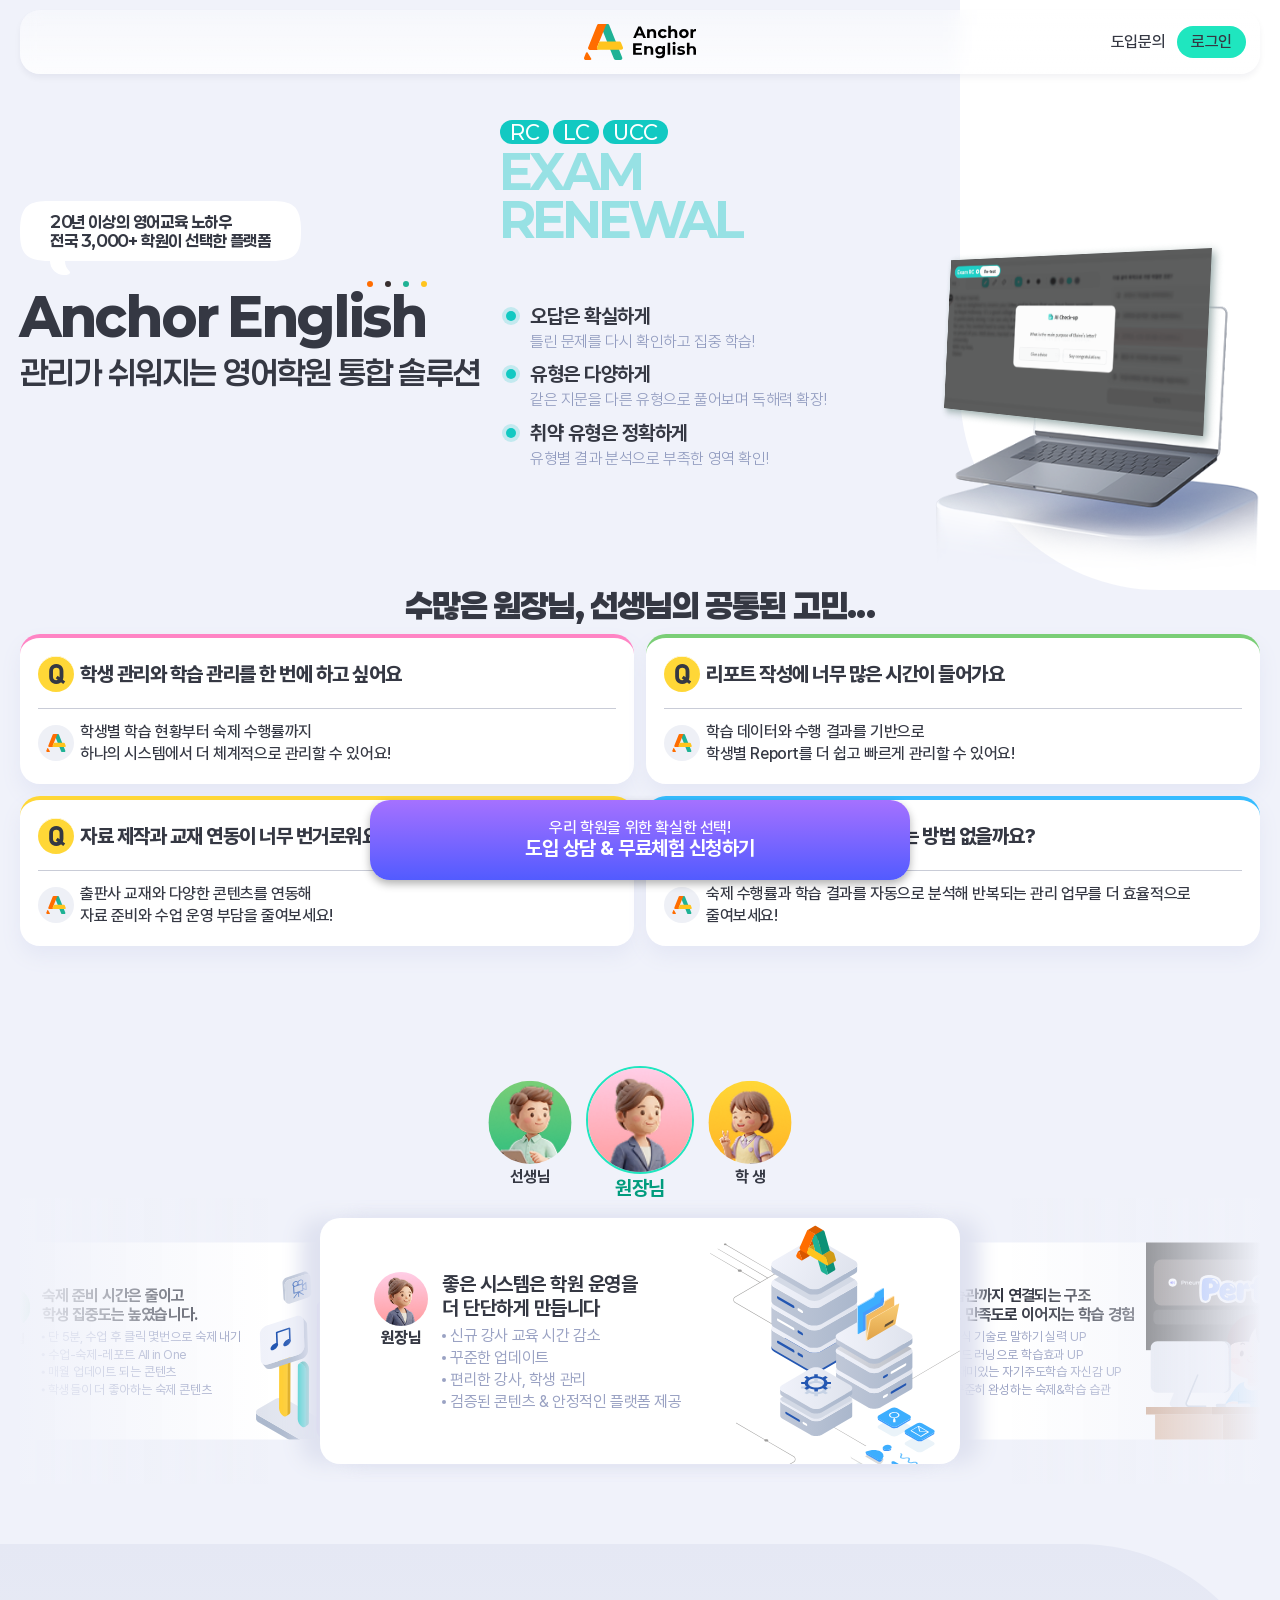
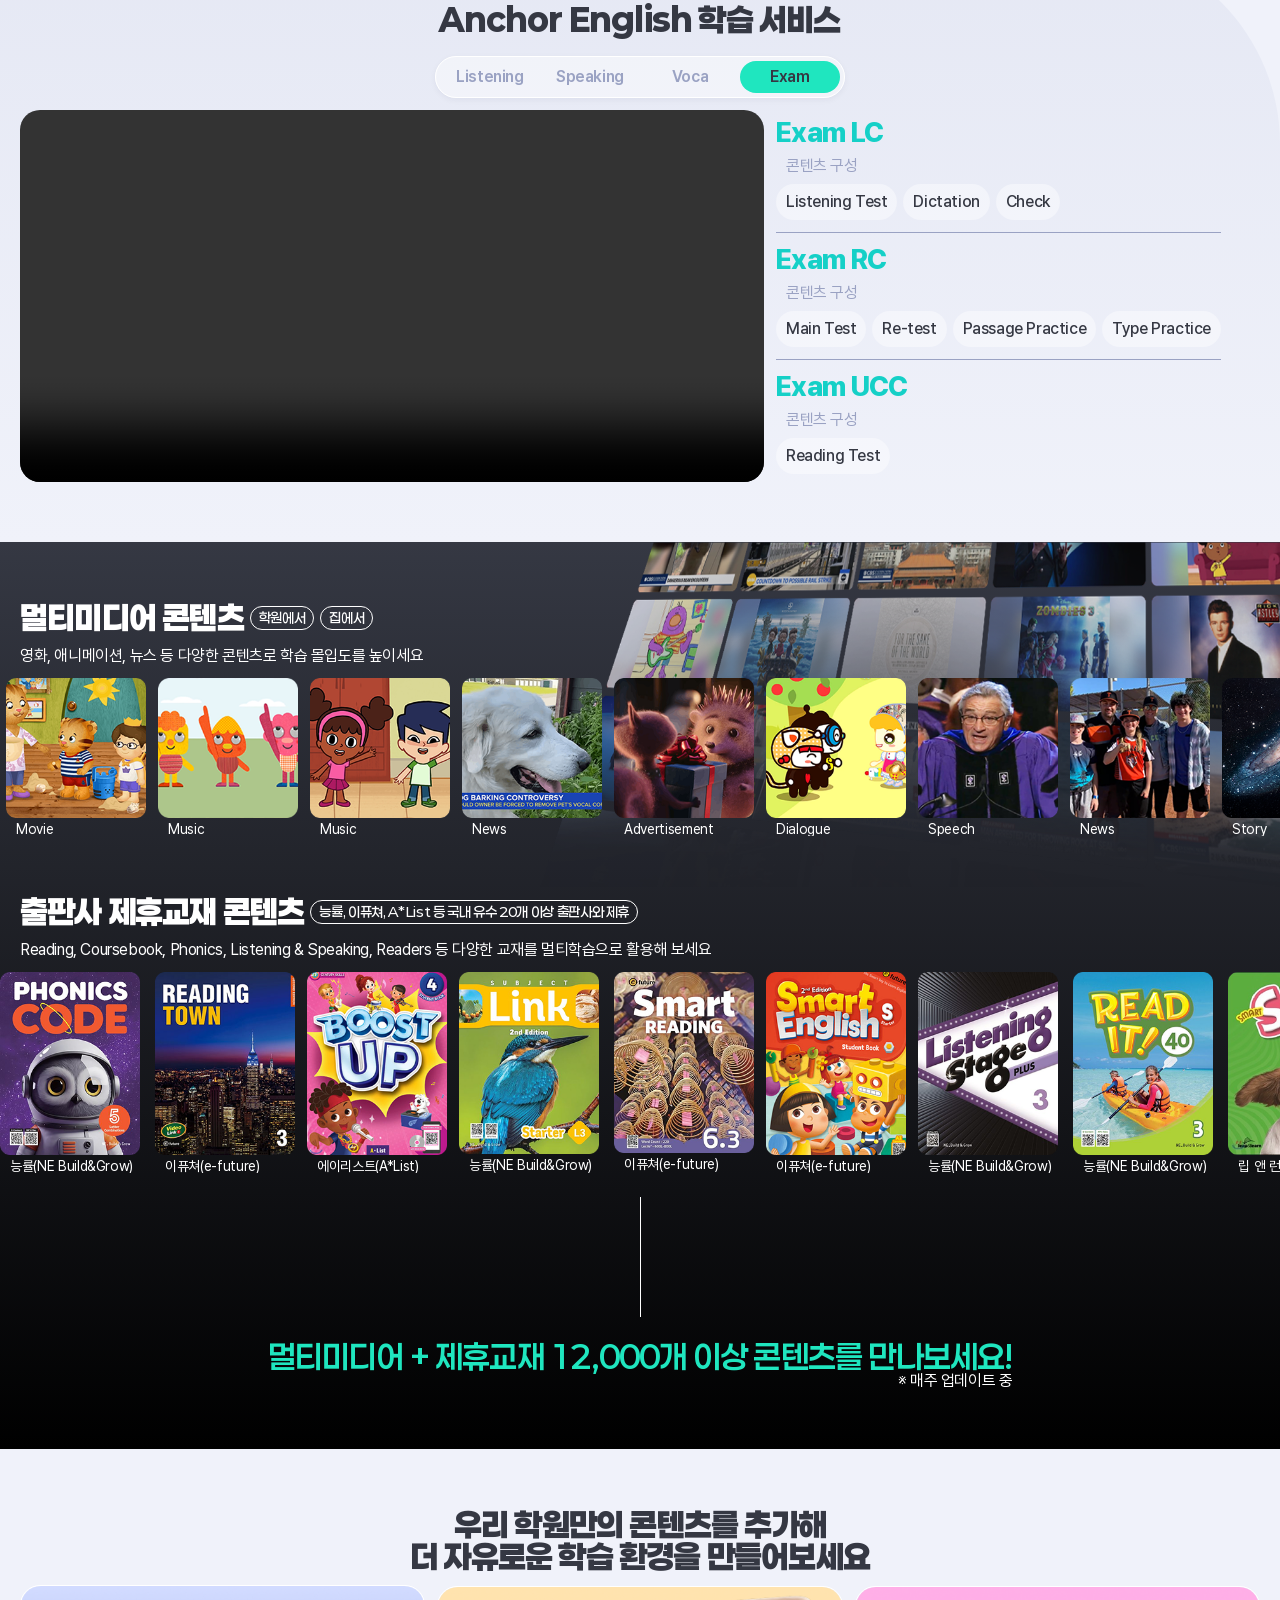
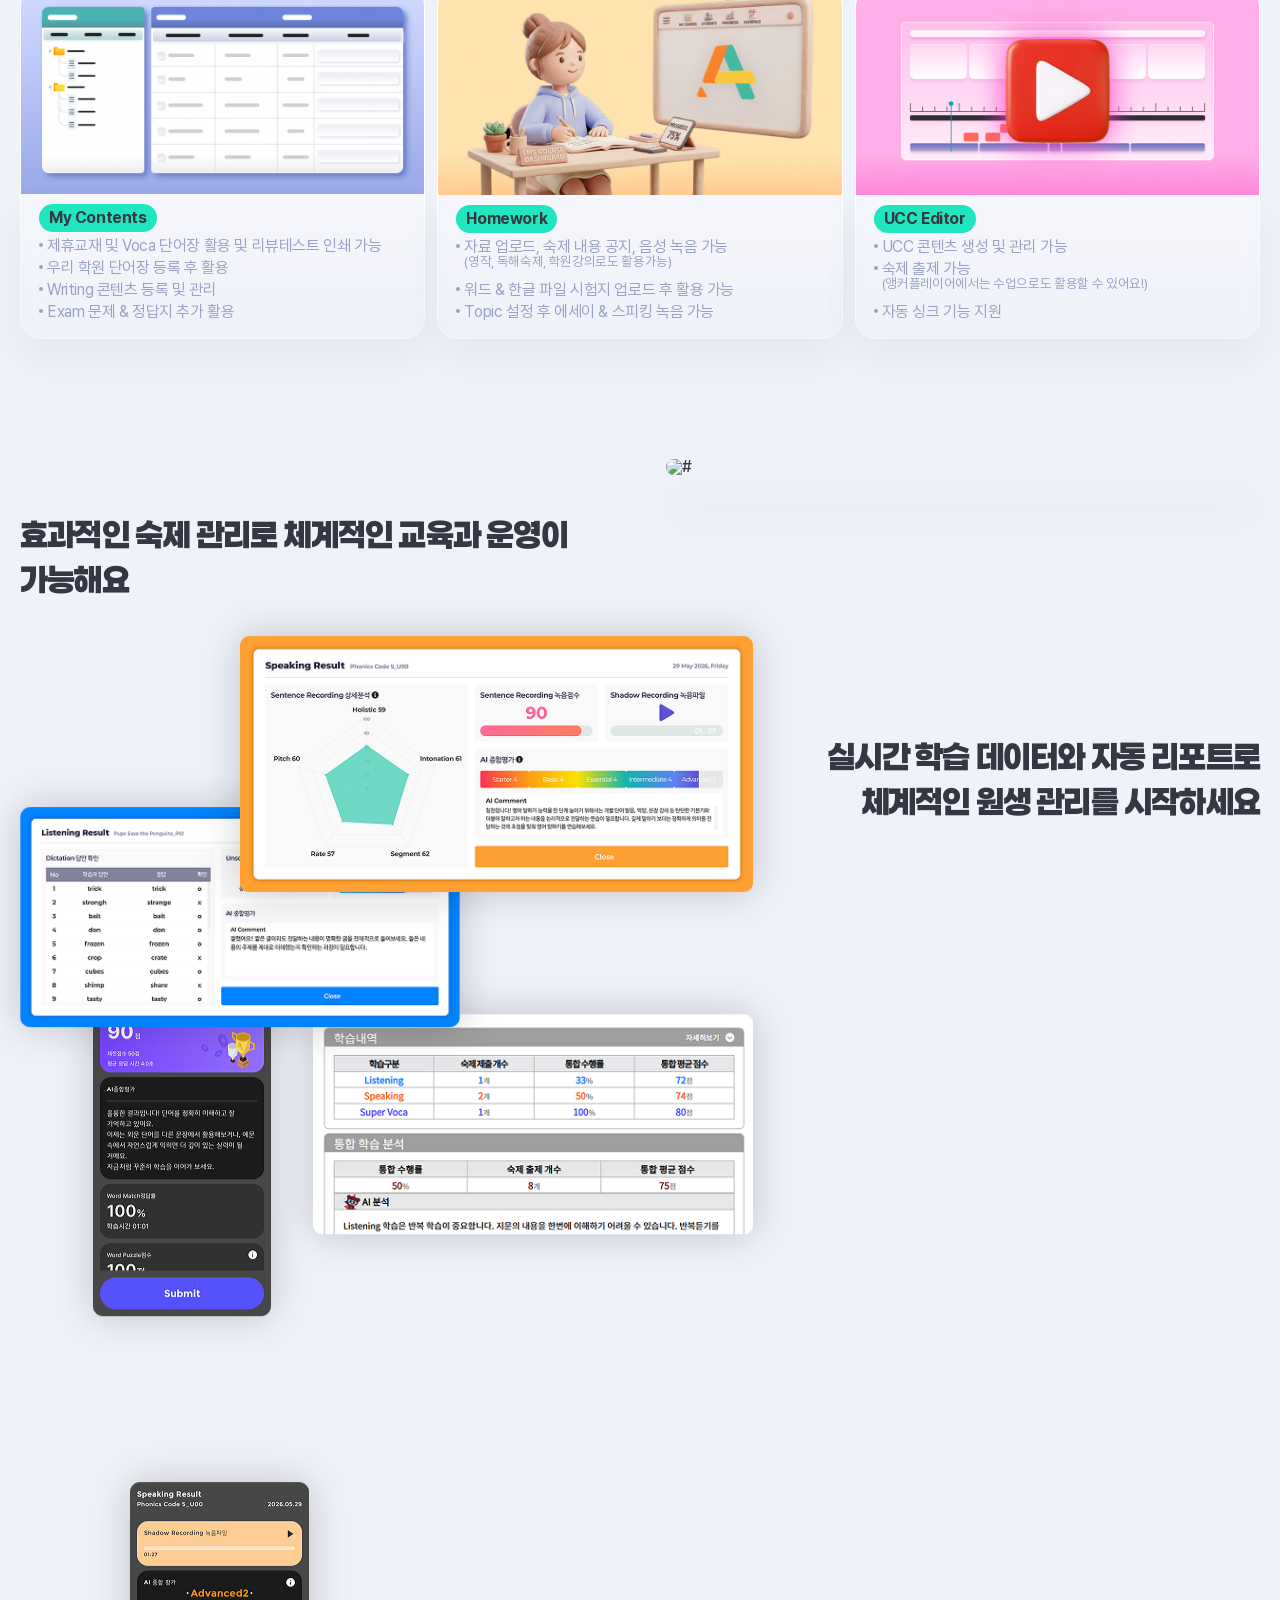
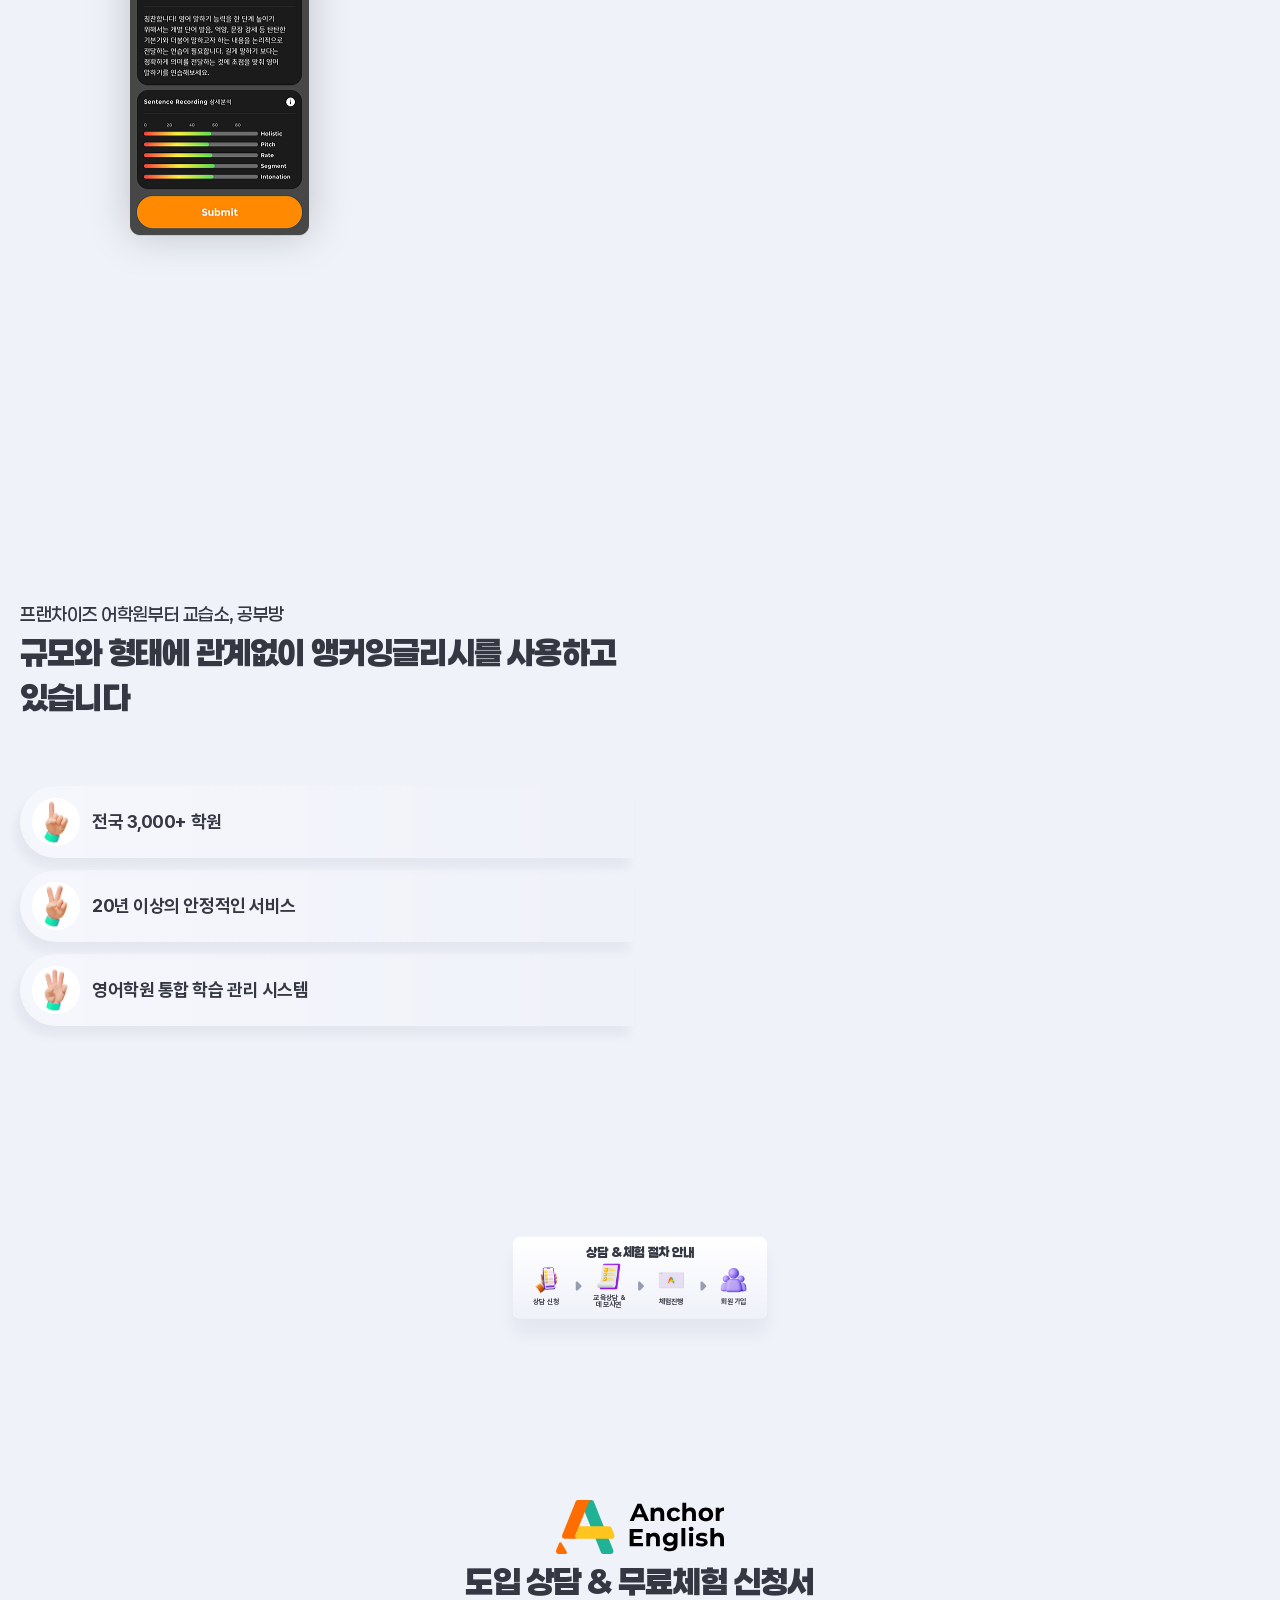
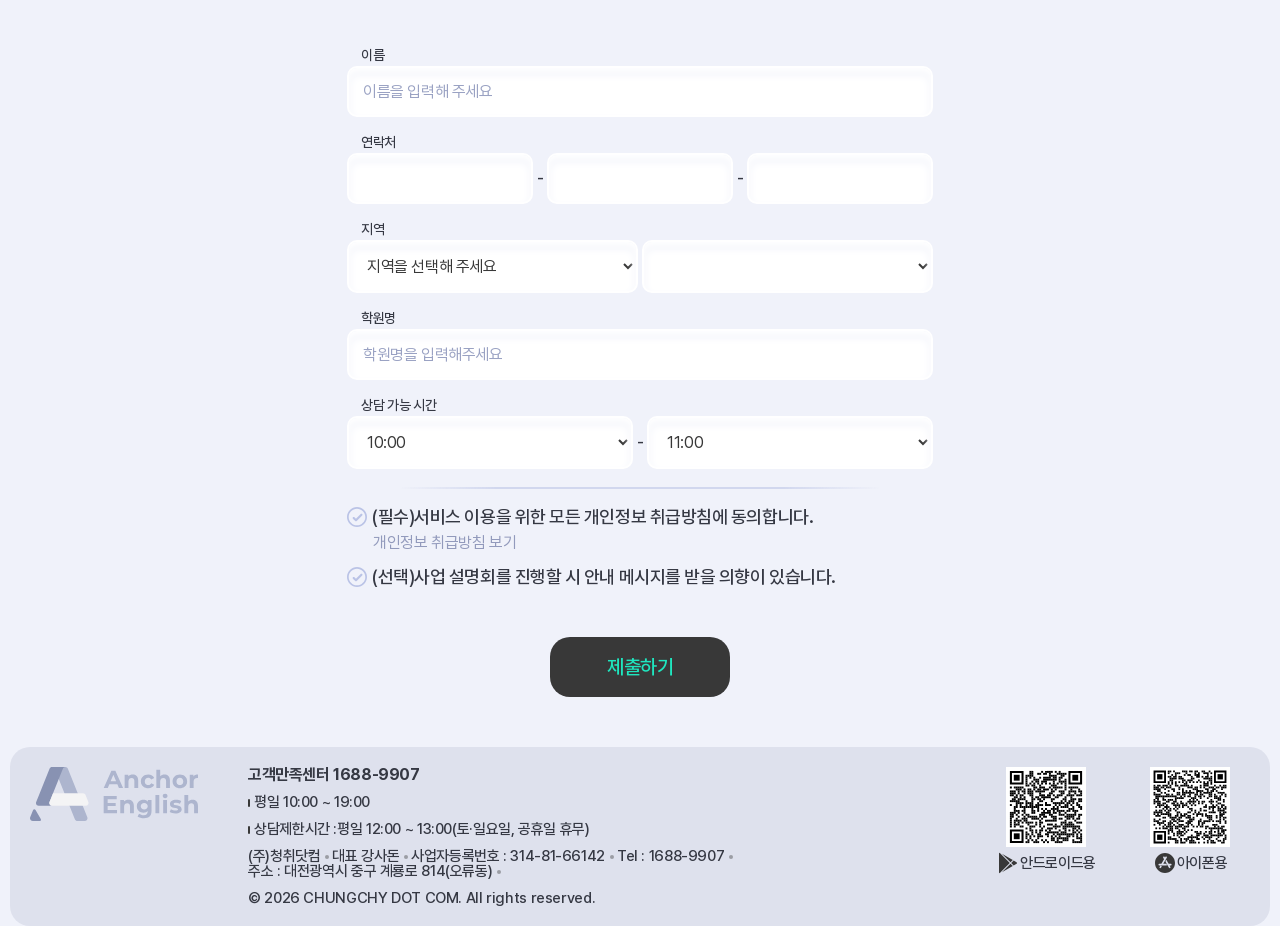
==== commit 5a95eead: "section04 exam 영상 mp4로 교체, section01 examPage gif 갱신 Co-Authored-By: Claude Opus 5.5 <noreply@anthro" ====
--- a/index.html
+++ b/index.html
@@ -390,7 +390,7 @@
             </div>
           </div>
           <div class="flex tab-item act">
-            <img src="./public/resource/images/landing/secetion04-exam.gif" alt="">
+            <video controls src="./public/resource/images/landing/secetion04-exam.mp4"></video>
             <div>
               <div class="text">
                 <p style="color: #15D0C7">Exam LC</p>
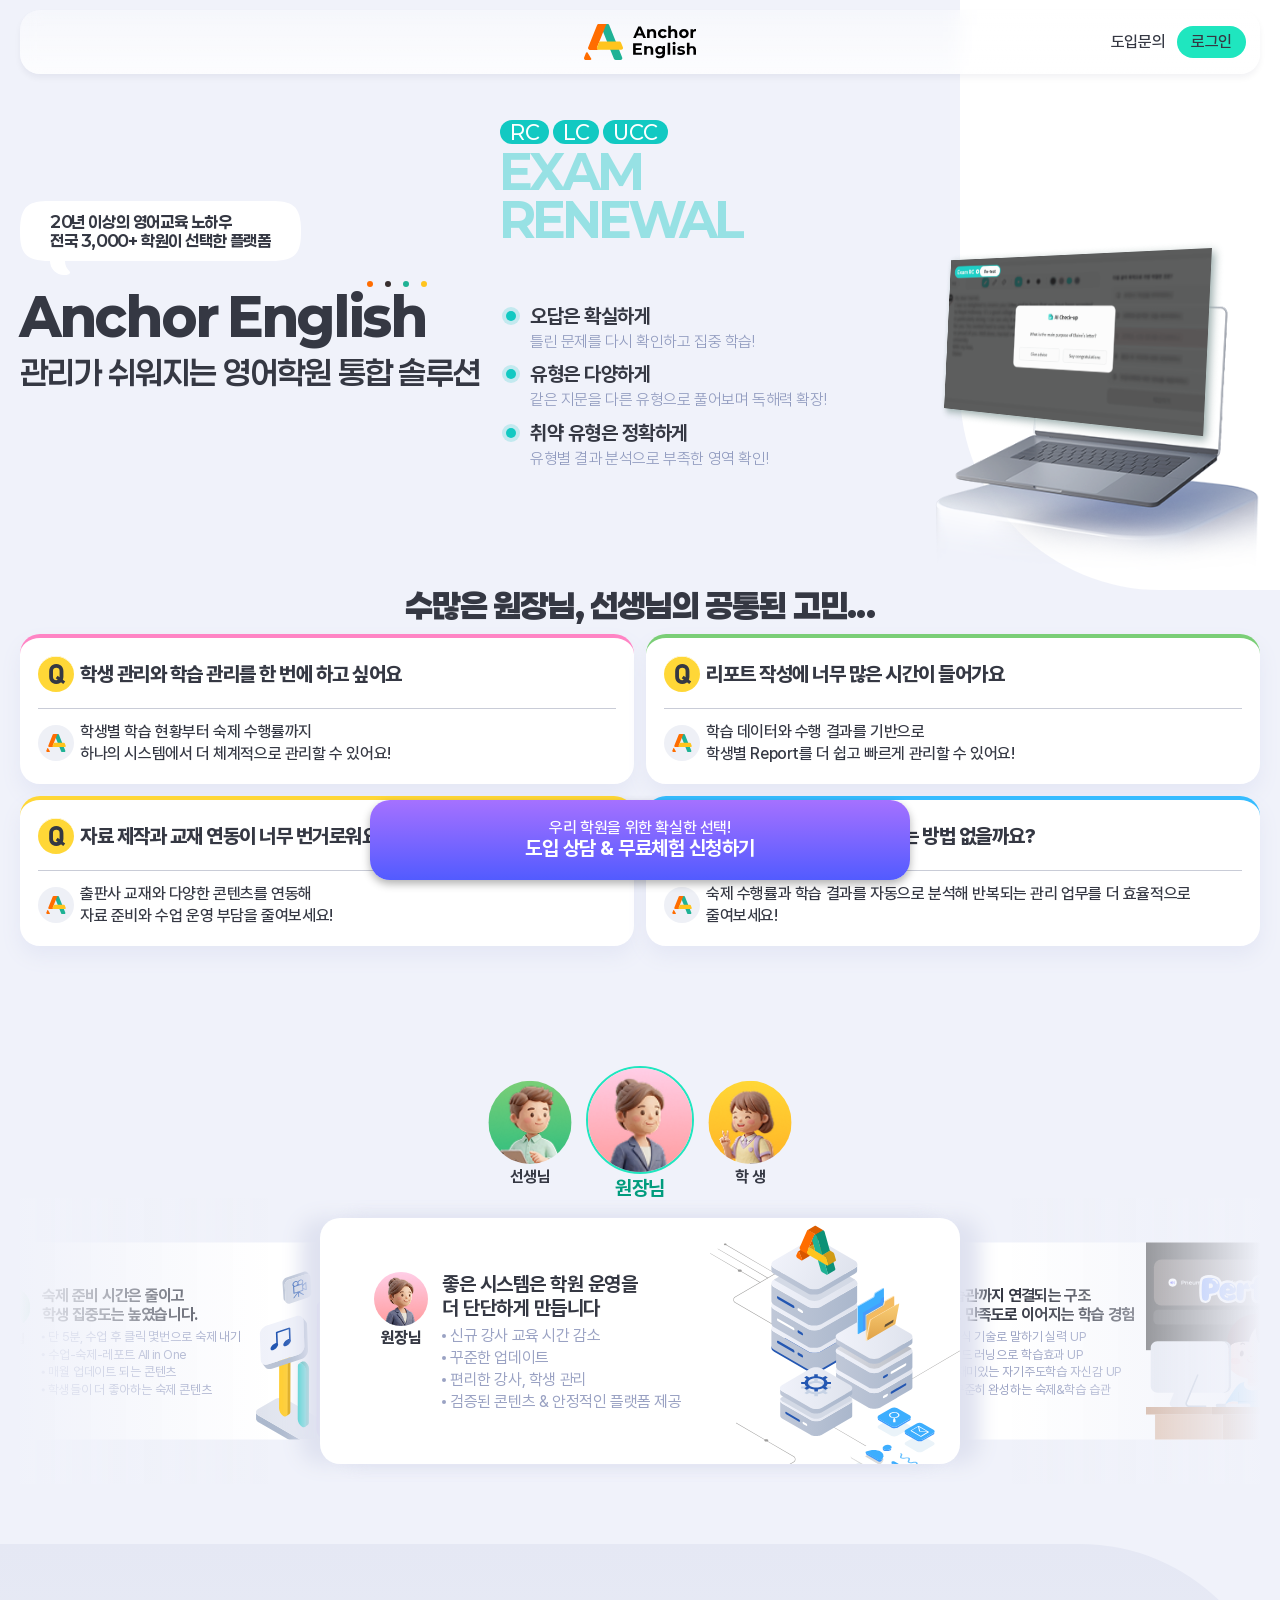
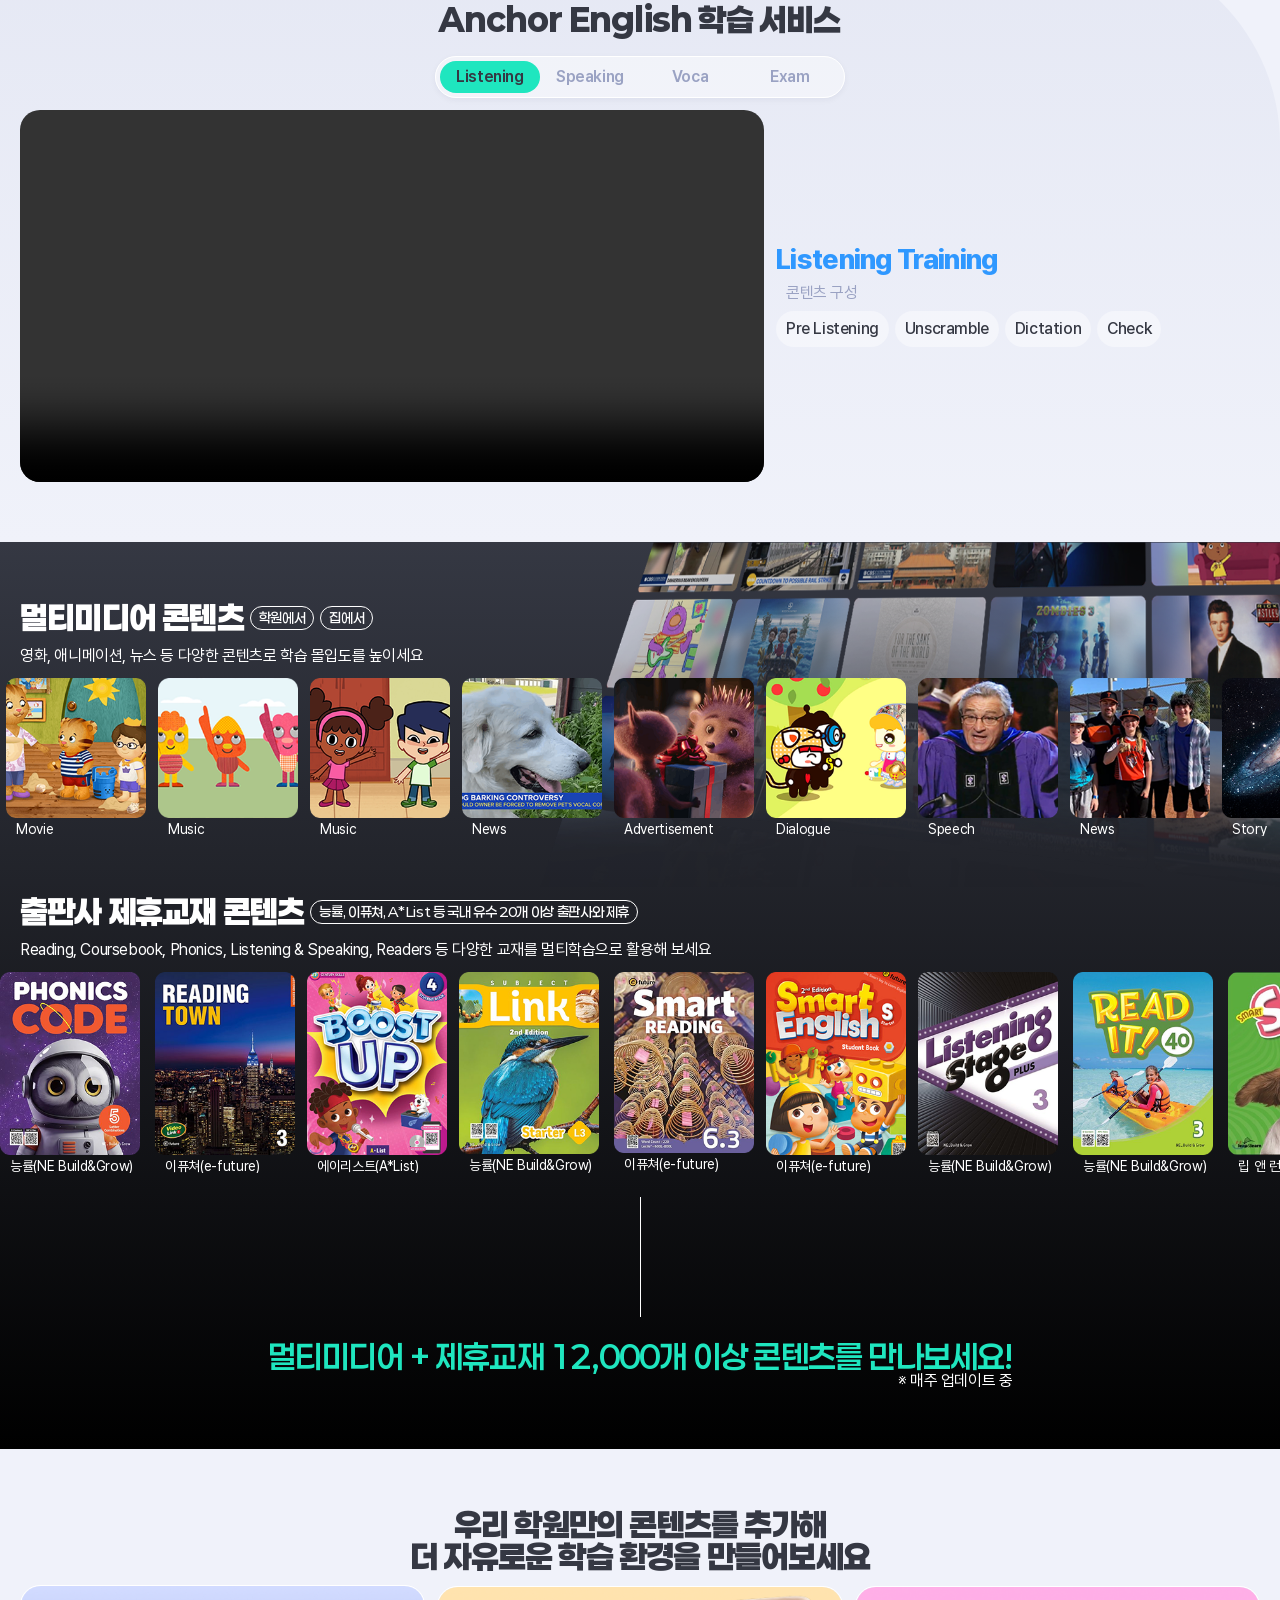
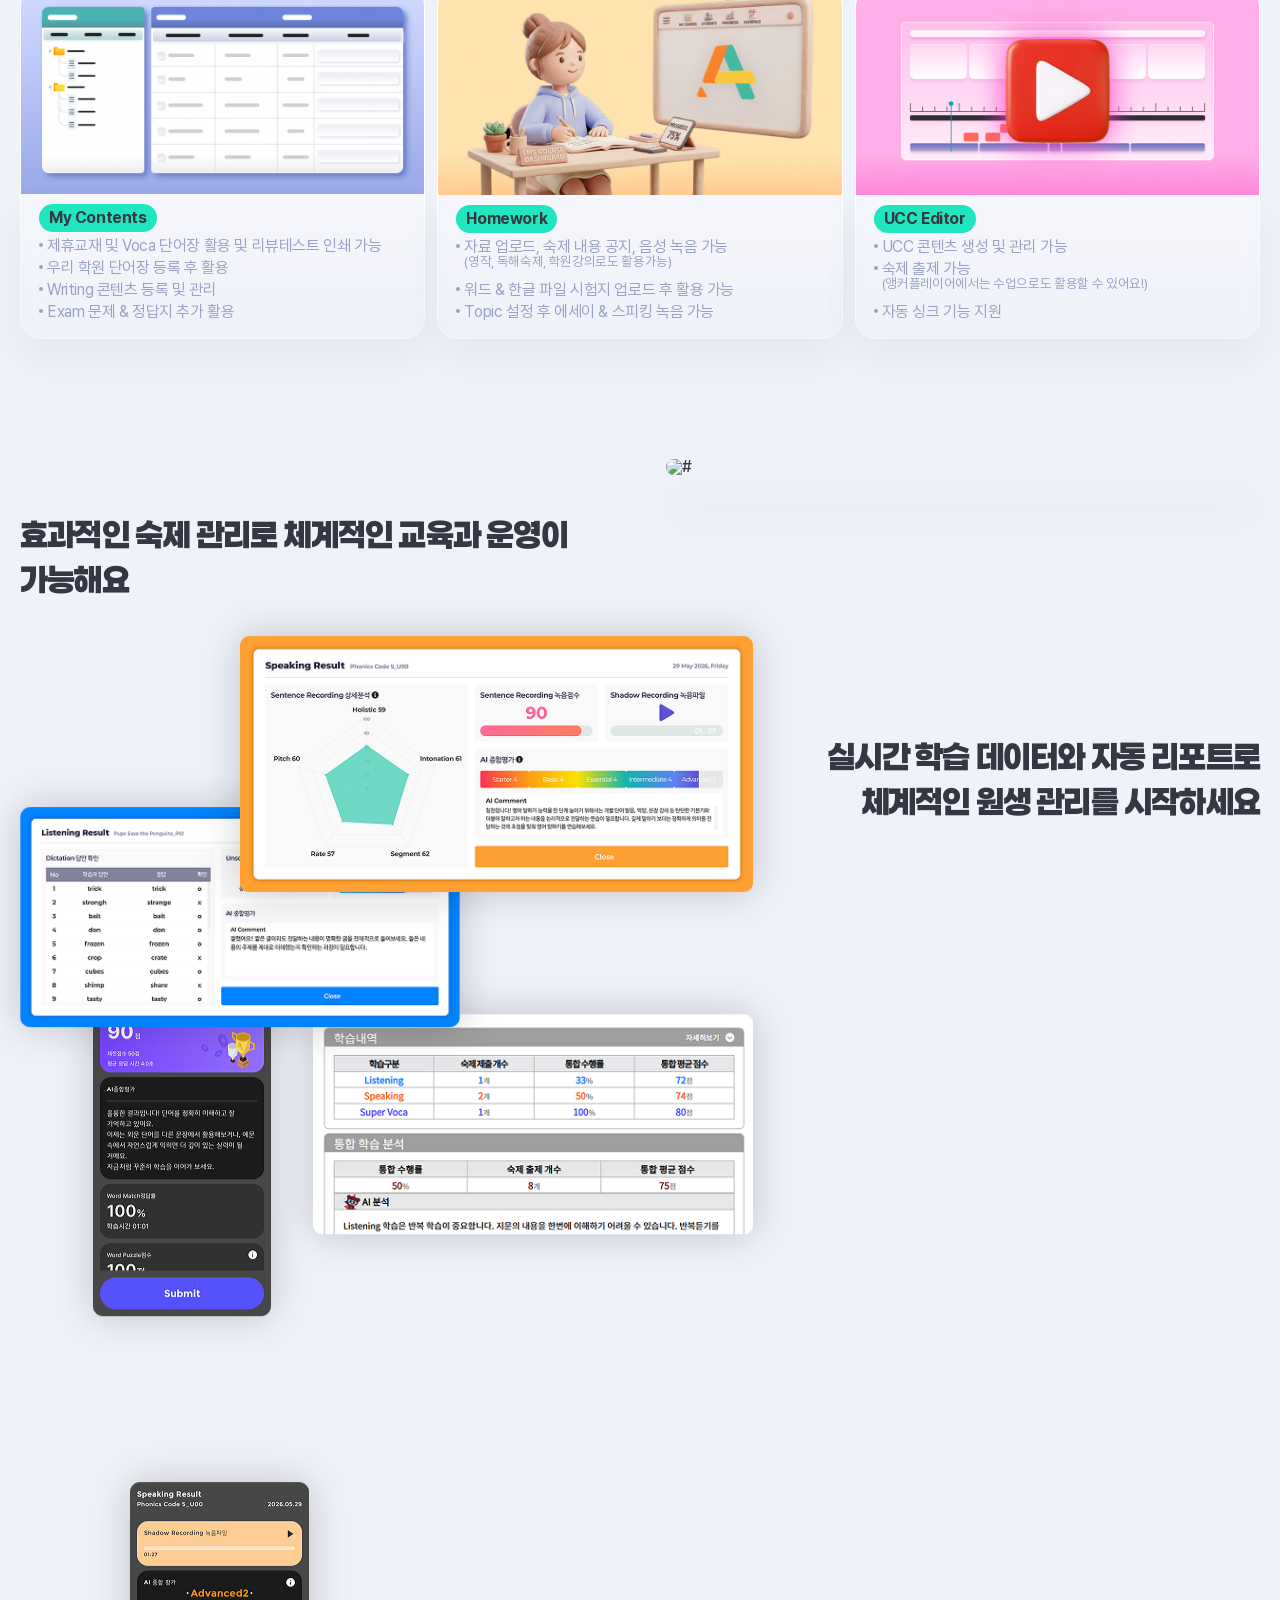
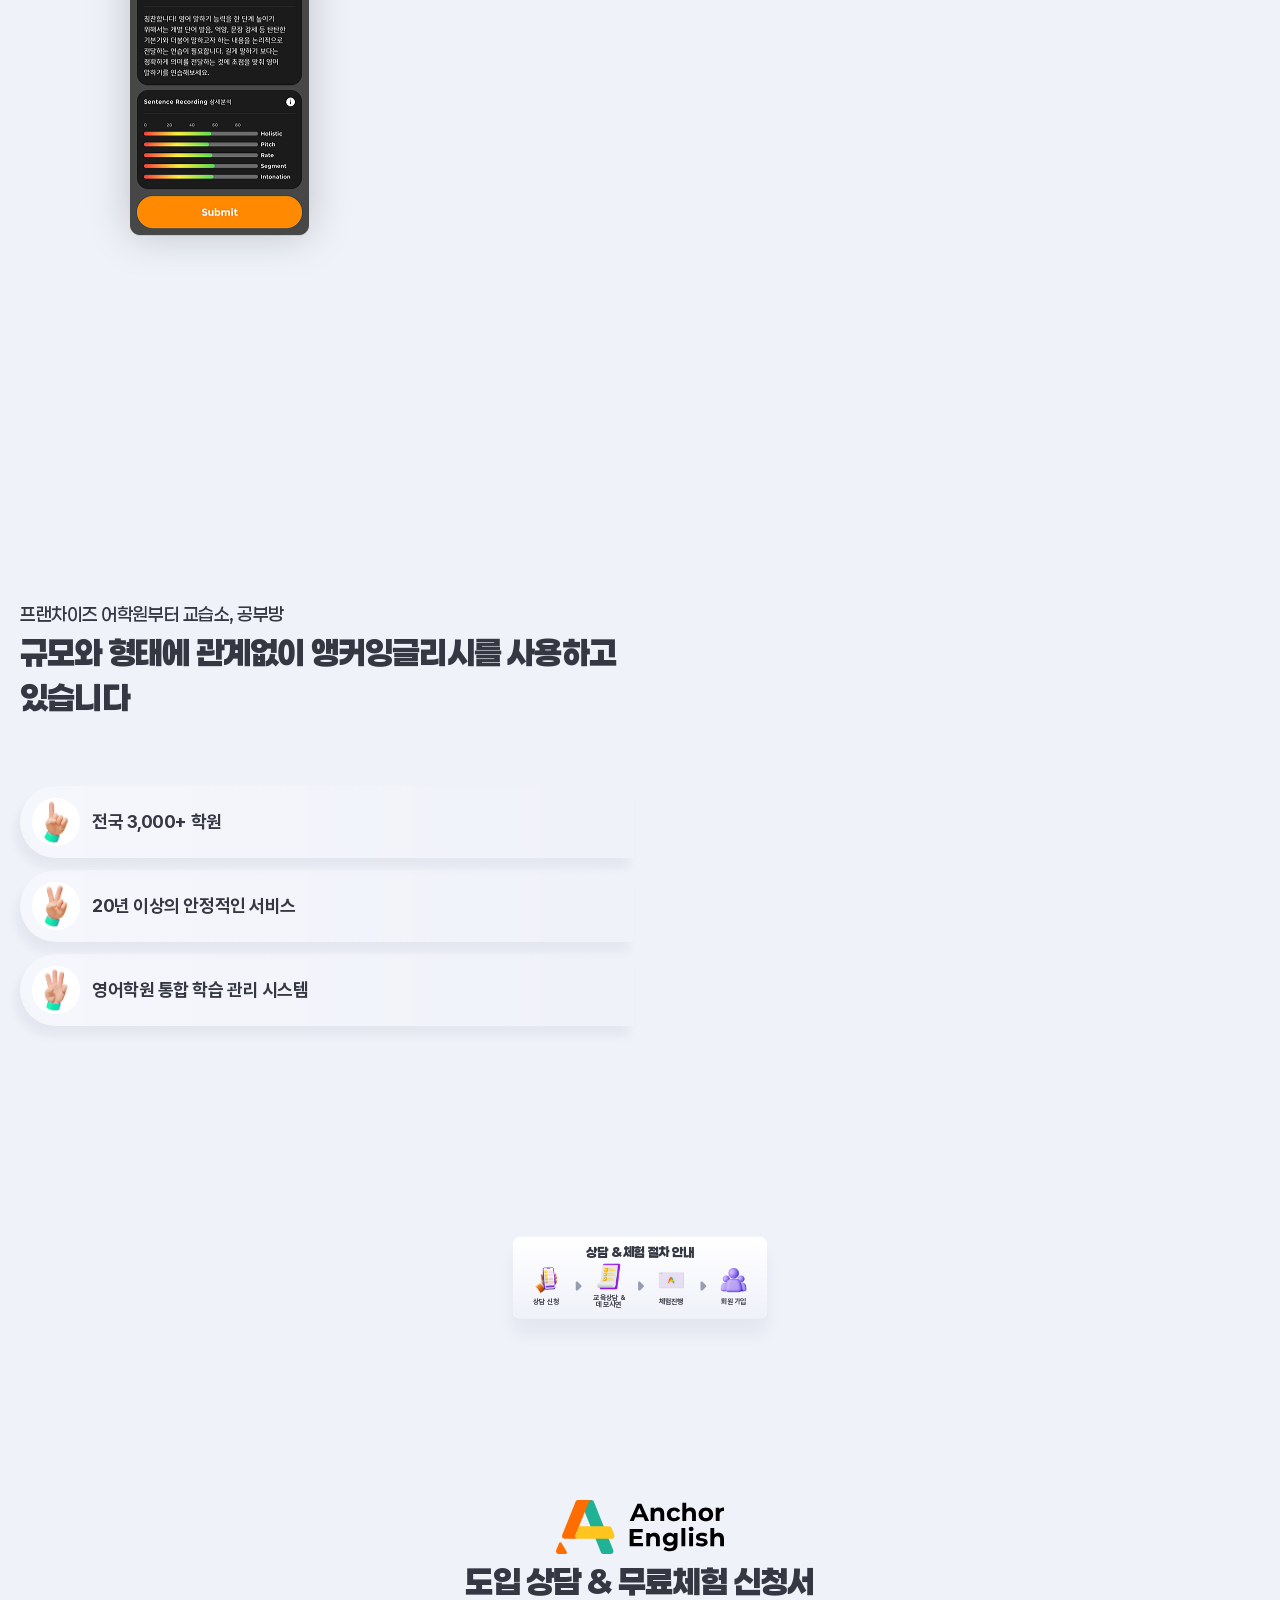
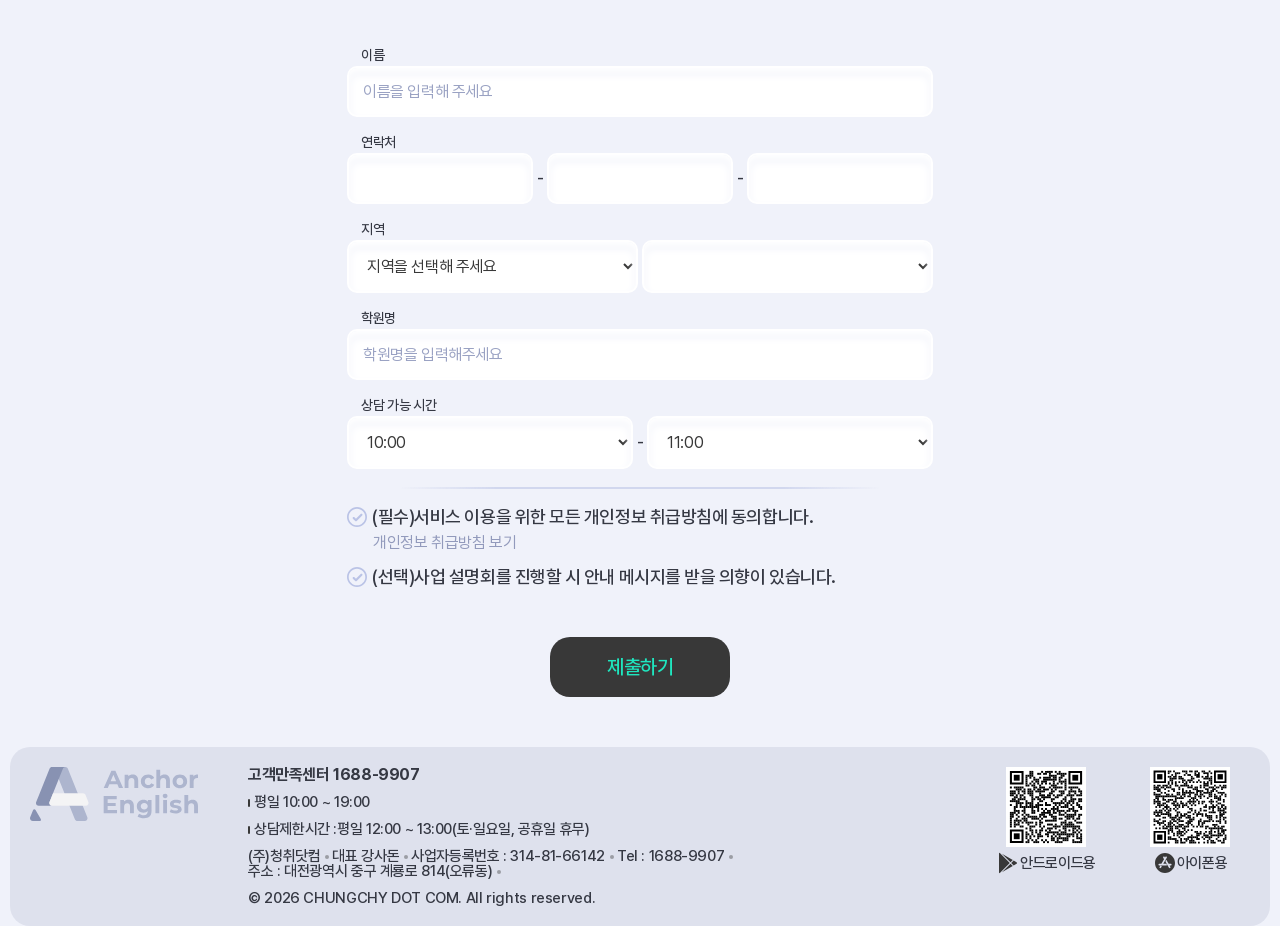
==== commit 6d24463e: "section04 탭 기본 선택 0번(Listening)으로 변경 Co-Authored-By: Claude Opus 5.5 <noreply@anthropic.com>" ====
--- a/index.html
+++ b/index.html
@@ -297,7 +297,7 @@
         </h3>
         <ul class="flex tab">
           <li>
-            <button class="btn">
+            <button class="btn act">
               <span>Listening</span>
             </button>
           </li>
@@ -312,13 +312,13 @@
             </button>
           </li>
           <li>
-            <button class="btn act">
+            <button class="btn">
               <span>Exam</span>
             </button>
           </li>
         </ul>
         <div class="tab-contents">
-          <div class="flex tab-item">
+          <div class="flex tab-item act">
             <video controls src="./public/resource/images/landing/secetion04-listening.mp4"></video>
             <div class="text">
               <p style="color: #2F98FF">Listening Training</p>
@@ -389,7 +389,7 @@
               </div>
             </div>
           </div>
-          <div class="flex tab-item act">
+          <div class="flex tab-item">
             <video controls src="./public/resource/images/landing/secetion04-exam.mp4"></video>
             <div>
               <div class="text">
